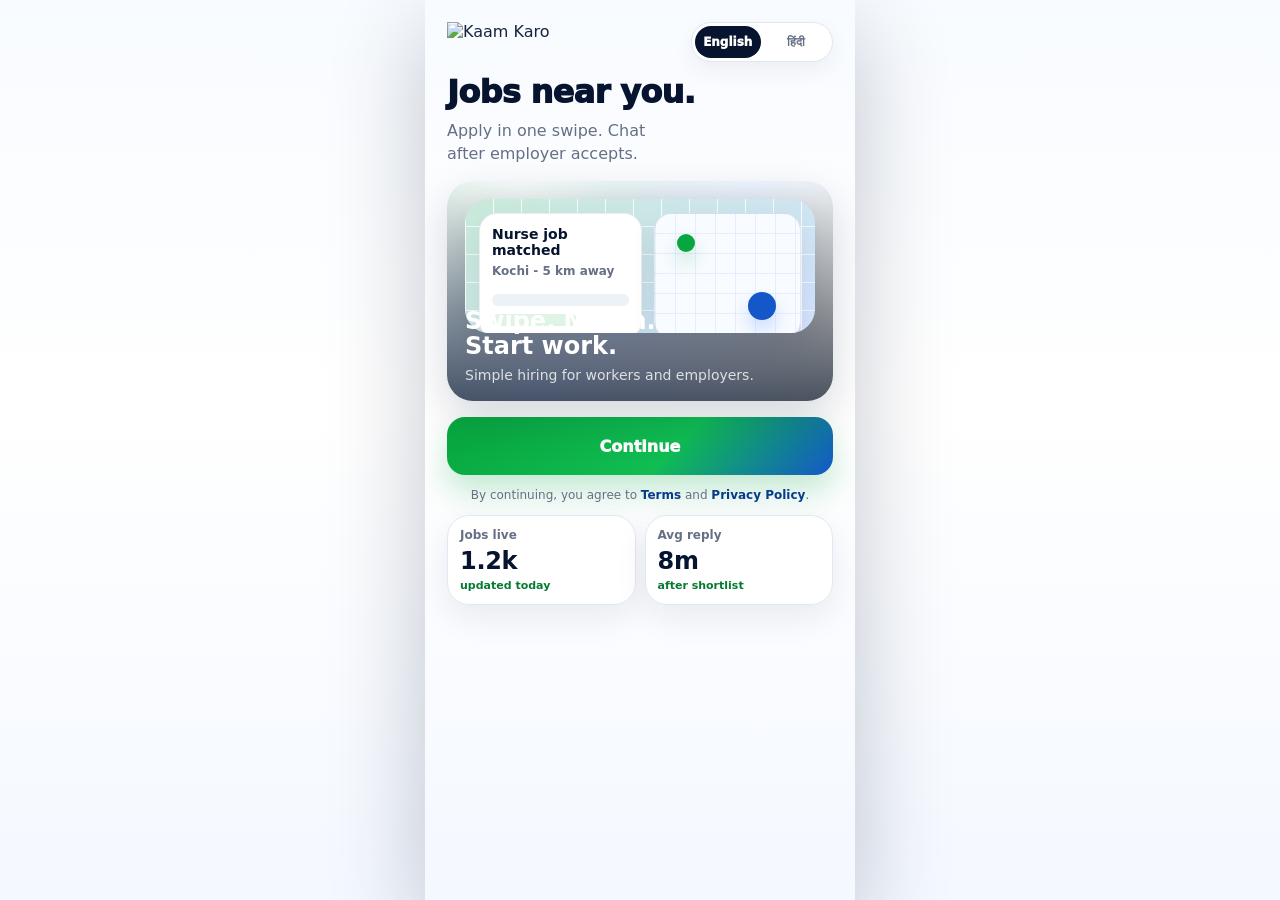
==== index.html @ a4aa3a19 "Add files via upload" ====
<!doctype html>
<html lang="en">
<head>
  <meta charset="UTF-8">
  <meta name="viewport" content="width=device-width, initial-scale=1">
  <meta name="theme-color" content="#06142f">
  <title>Kaam Karo</title>
  <link rel="stylesheet" href="css/styles.css">
</head>
<body>
  <svg aria-hidden="true" style="position:absolute;width:0;height:0;overflow:hidden">
    <symbol id="i-home" viewBox="0 0 24 24"><path d="M3 10.5 12 3l9 7.5"/><path d="M5 9.5V21h14V9.5"/><path d="M9 21v-6h6v6"/></symbol>
    <symbol id="i-search" viewBox="0 0 24 24"><circle cx="11" cy="11" r="7"/><path d="m20 20-3.5-3.5"/></symbol>
    <symbol id="i-briefcase" viewBox="0 0 24 24"><path d="M10 6V5a2 2 0 0 1 2-2h0a2 2 0 0 1 2 2v1"/><rect x="3" y="6" width="18" height="14" rx="2"/><path d="M3 12h18"/><path d="M10 12v2h4v-2"/></symbol>
    <symbol id="i-users" viewBox="0 0 24 24"><path d="M16 21v-2a4 4 0 0 0-4-4H7a4 4 0 0 0-4 4v2"/><circle cx="9.5" cy="7" r="4"/><path d="M22 21v-2a4 4 0 0 0-3-3.87"/><path d="M16 3.13a4 4 0 0 1 0 7.75"/></symbol>
    <symbol id="i-message" viewBox="0 0 24 24"><path d="M21 15a4 4 0 0 1-4 4H8l-5 3V7a4 4 0 0 1 4-4h10a4 4 0 0 1 4 4z"/></symbol>
    <symbol id="i-user" viewBox="0 0 24 24"><circle cx="12" cy="8" r="4"/><path d="M20 21a8 8 0 0 0-16 0"/></symbol>
    <symbol id="i-chart" viewBox="0 0 24 24"><path d="M3 3v18h18"/><path d="m7 15 4-4 3 3 5-7"/></symbol>
    <symbol id="i-bell" viewBox="0 0 24 24"><path d="M18 8a6 6 0 0 0-12 0c0 7-3 7-3 9h18c0-2-3-2-3-9"/><path d="M10 21h4"/></symbol>
    <symbol id="i-plus" viewBox="0 0 24 24"><path d="M12 5v14"/><path d="M5 12h14"/></symbol>
    <symbol id="i-menu" viewBox="0 0 24 24"><path d="M4 7h16"/><path d="M4 12h16"/><path d="M4 17h16"/></symbol>
    <symbol id="i-shield" viewBox="0 0 24 24"><path d="M12 22s8-4 8-10V5l-8-3-8 3v7c0 6 8 10 8 10"/><path d="m9 12 2 2 4-5"/></symbol>
    <symbol id="i-heart" viewBox="0 0 24 24"><path d="M20.8 4.6a5.5 5.5 0 0 0-7.8 0L12 5.6l-1-1a5.5 5.5 0 1 0-7.8 7.8l1 1L12 21l7.8-7.6 1-1a5.5 5.5 0 0 0 0-7.8z"/></symbol>
    <symbol id="i-x" viewBox="0 0 24 24"><path d="M18 6 6 18"/><path d="m6 6 12 12"/></symbol>
    <symbol id="i-flag" viewBox="0 0 24 24"><path d="M5 22V4"/><path d="M5 4h13l-2 5 2 5H5"/></symbol>
    <symbol id="i-back" viewBox="0 0 24 24"><path d="M15 6 9 12l6 6"/><path d="M10 12h10"/></symbol>
    <symbol id="i-phone" viewBox="0 0 24 24"><path d="M22 16.9v3a2 2 0 0 1-2.2 2 19.8 19.8 0 0 1-8.6-3.1 19.5 19.5 0 0 1-6-6A19.8 19.8 0 0 1 2.1 4.2 2 2 0 0 1 4.1 2h3a2 2 0 0 1 2 1.7c.1.9.3 1.7.6 2.5a2 2 0 0 1-.5 2.1L8 9.5a16 16 0 0 0 6.5 6.5l1.2-1.2a2 2 0 0 1 2.1-.5c.8.3 1.6.5 2.5.6a2 2 0 0 1 1.7 2z"/></symbol>
    <symbol id="i-lock" viewBox="0 0 24 24"><rect x="4" y="11" width="16" height="10" rx="2"/><path d="M8 11V7a4 4 0 0 1 8 0v4"/></symbol>
    <symbol id="i-trash" viewBox="0 0 24 24"><path d="M3 6h18"/><path d="M8 6V4h8v2"/><path d="M19 6l-1 15H6L5 6"/><path d="M10 11v6"/><path d="M14 11v6"/></symbol>
    <symbol id="i-help" viewBox="0 0 24 24"><circle cx="12" cy="12" r="10"/><path d="M9.5 9a2.5 2.5 0 0 1 4.3 1.7c0 1.7-1.8 2.2-1.8 3.3"/><path d="M12 17h.01"/></symbol>
    <symbol id="i-share" viewBox="0 0 24 24"><circle cx="18" cy="5" r="3"/><circle cx="6" cy="12" r="3"/><circle cx="18" cy="19" r="3"/><path d="m8.6 10.7 6.8-4.4"/><path d="m8.6 13.3 6.8 4.4"/></symbol>
    <symbol id="i-logout" viewBox="0 0 24 24"><path d="M10 17l5-5-5-5"/><path d="M15 12H3"/><path d="M21 3v18h-8"/></symbol>
  </svg>
  <main class="phone app">
    <header id="appHeader" class="app-header"></header>
    <div id="appScroll" class="app-scroll">
    <section id="landing" class="screen active hero">
      <div class="topbar">
        <div class="brand"><img class="brand-logo" src="assets/kaam-karo-logo.jpg" alt="Kaam Karo"></div>
        <div class="lang-switch" aria-label="Language">
          <button type="button" class="active" data-lang="en">English</button>
          <button type="button" data-lang="hi">हिंदी</button>
        </div>
      </div>
      <div class="hero-copy">
        <h1 class="title" data-i18n="heroTitle">Jobs near you.</h1>
        <p class="sub" data-i18n="heroSub">Apply in one swipe. Chat after employer accepts.</p>
      </div>
      <div class="hero-visual" aria-hidden="true">
        <div class="work-scene">
          <div class="scene-panel">
            <b id="heroJobTitle">Clerk job matched</b>
            <small id="heroJobMeta">Delhi - 2 km away</small>
            <div class="scene-list mt"><span class="scene-line"></span><span class="scene-line short"></span></div>
          </div>
          <div class="scene-panel scene-map"></div>
          <div class="scene-match"><span>Verified employer</span><span>Interested</span></div>
        </div>
        <div class="hero-card"><h2 data-i18n="heroVisual">Swipe. Match. Start work.</h2><p>Simple hiring for workers and employers.</p></div>
      </div>
      <button class="btn primary" data-go="otp" data-i18n="continue">Continue</button>
      <div class="legal-line">By continuing, you agree to <button data-legal="terms">Terms</button> and <button data-legal="privacy">Privacy Policy</button>.</div>
      <div class="metric-grid">
        <div class="metric-card"><span>Jobs live</span><b>1.2k</b><small>updated today</small></div>
        <div class="metric-card"><span>Avg reply</span><b>8m</b><small>after shortlist</small></div>
      </div>
    </section>

    <section id="otp" class="screen">
      <div class="header"><button class="icon" data-go="landing"><svg><use href="#i-back"></use></svg></button><div class="brand"><img class="brand-logo compact" src="assets/kaam-karo-logo.jpg" alt="Kaam Karo"></div></div>
      <h1 class="title" data-i18n="enter_phone">Enter your phone number</h1>
      <p class="sub">We will send a one-time password by SMS. This keeps your account safe and helps build trust for everyone on Kaam Karo.</p>
      <label class="input mt"><span class="prefix">+91</span><input id="phoneInput" inputmode="tel" maxlength="10" placeholder="0000000000"></label>
      <p class="small center mt">We'll never share your number.</p>
      <div class="safe-note"><b>Safe</b><span>No spam. No public sharing. Your number is only used for login and trusted job updates.</span></div>
      <button class="btn primary mt" data-send-otp data-i18n="send_otp">Send OTP</button>
      <div class="legal-line">By continuing, you agree to <button data-legal="terms">Terms</button> and <button data-legal="privacy">Privacy Policy</button>.</div>
    </section>

    <section id="otpCode" class="screen">
      <div class="header"><button class="icon" data-go="otp"><svg><use href="#i-back"></use></svg></button><div class="brand"><img class="brand-logo compact" src="assets/kaam-karo-logo.jpg" alt="Kaam Karo"></div></div>
      <h1 class="title">Enter OTP</h1>
      <p class="sub">We sent a 6 digit code to <b id="otpPhoneText">+91 98765 43210</b>.</p>
      <label class="input mt"><input id="otpInput" inputmode="numeric" maxlength="6" placeholder="Enter 6 digit OTP"></label>
      <button class="btn primary mt" data-verify-otp data-i18n="verify_otp">Verify & continue</button>
      <div class="btn-row mt">
        <button class="btn outline" data-change-number>Change number</button>
        <button class="btn soft" data-resend-otp>Resend code</button>
      </div>
      <p class="small center mt">If the number is wrong, change it and send OTP again.</p>
    </section>

    <section id="role" class="screen">
      <div class="header"><button class="icon" data-go="otpCode"><svg><use href="#i-back"></use></svg></button><div class="brand"><img class="brand-logo compact" src="assets/kaam-karo-logo.jpg" alt="Kaam Karo"></div><span class="tag">Choose path</span></div>
      <h1 class="title">What do you want to do?</h1>
      <p class="sub">Choose one. You can switch anytime from Menu.</p>
      <button class="choice mt selected" data-go="workerBasic"><span class="ci"><svg><use href="#i-user"></use></svg></span><span><b data-i18n="find_work">Looking for work</b><br><span class="small">Swipe jobs. Get hired faster.</span></span></button>
      <button class="choice mt" data-go="employerSetup"><span class="ci"><svg><use href="#i-briefcase"></use></svg></span><span><b data-i18n="hire_workers">Hiring workers</b><br><span class="small">Post a job. Get workers in minutes.</span></span></button>
    </section>

    <section id="workerBasic" class="screen">
      <div class="header"><button class="icon" data-go="role"><svg><use href="#i-back"></use></svg></button><div class="brand"><img class="brand-logo compact" src="assets/kaam-karo-logo.jpg" alt="Kaam Karo"></div><span class="small">1/5</span></div>
      <div class="progress"><span class="on"></span><span></span><span></span><span></span><span></span></div>
      <h1 class="title" data-i18n="basic_details">Basic details</h1>
      <p class="sub">This helps employers find you faster.</p>
      <label class="input"><input id="workerName" placeholder="Aman Lalh"></label>
      <label class="input mt"><select id="workerGender"><option value="">Gender</option><option>Male</option><option>Female</option><option>Other</option></select></label>
      <label class="input mt"><input id="workerAge" inputmode="numeric" placeholder="25"></label>
      <label class="input mt"><input id="workerCity" list="locationSuggestions" placeholder="City, district, state" data-location-input="workerBasic"></label>
      <datalist id="locationSuggestions"></datalist>
      <button class="btn primary mt" data-worker-basic>Continue</button>
    </section>

    <section id="workerWork" class="screen">
      <div class="header"><button class="icon" data-go="workerBasic"><svg><use href="#i-back"></use></svg></button><div class="brand"><img class="brand-logo compact" src="assets/kaam-karo-logo.jpg" alt="Kaam Karo"></div><span class="small">2/5</span></div>
      <div class="progress"><span class="on"></span><span class="on"></span><span></span><span></span><span></span></div>
      <h1 class="title" data-i18n="job_type">Job type</h1>
      <p class="sub">Choose up to TWO types of job you're looking for.</p>
      <div class="search mt"><svg><use href="#i-search"></use></svg><input id="workSearch" placeholder="Search job title, e.g. clerk, driver, cashier, helper..."></div>
      <button class="btn outline mt" data-add-job-type>+ Add Role</button>
      <div class="panel mt">
        <div class="review-row"><span>Selected Job Type</span><b id="jobTypeCounter">Show all on</b></div>
        <div class="toolbar selected-skills" id="selectedJobTypes"></div>
      </div>
      <button class="choice mt selected" data-any-job><span class="ci">All</span><span><b>Show All Jobs</b><br><span class="small">On by default. Selecting a role turns this off.</span></span></button>
      <div class="grid mt" id="workCategories"></div>
      <button class="btn primary mt" data-go="workerSkills">Continue</button>
    </section>

    <section id="workerSkills" class="screen">
      <div class="header"><button class="icon" data-go="workerWork"><svg><use href="#i-back"></use></svg></button><div class="brand"><img class="brand-logo compact" src="assets/kaam-karo-logo.jpg" alt="Kaam Karo"></div><span class="small">3/5</span></div>
      <div class="progress"><span class="on"></span><span class="on"></span><span class="on"></span><span></span><span></span></div>
      <h1 class="title" data-i18n="skills_experience">Skills & experience</h1>
      <p class="sub">Add 2-3 skills to get better matches.</p>
      <h3 class="mt">Suggested Skills</h3>
      <div class="toolbar" id="skillChips"></div>
      <div class="panel">
        <div class="review-row"><span>Your Skills</span><b id="skillCounter">0 skills selected</b></div>
        <div class="toolbar selected-skills" id="yourSkills"></div>
      </div>
      <h3 class="mt">Add Skill</h3>
      <label class="input mt"><input id="manualSkill" placeholder="Type your skill..."></label>
      <button class="btn outline mt" data-add-skill>+ Add Skill</button>
      <h3 class="mt">Experience</h3>
      <div class="grid">
        <button class="choice selected" data-exp="Fresher"><span class="ci">0</span>Fresher</button>
        <button class="choice" data-exp="1-2 years"><span class="ci">1</span>1-2 years</button>
        <button class="choice" data-exp="2-5 years"><span class="ci">2</span>2-5 years</button>
        <button class="choice" data-exp="5+ years"><span class="ci">5</span>5+ years</button>
      </div>
      <button class="btn primary mt" data-go="workerLocation">Continue</button>
    </section>

    <section id="workerLocation" class="screen">
      <div class="header"><button class="icon" data-go="workerSkills"><svg><use href="#i-back"></use></svg></button><div class="brand"><img class="brand-logo compact" src="assets/kaam-karo-logo.jpg" alt="Kaam Karo"></div><span class="small">4/5</span></div>
      <div class="progress"><span class="on"></span><span class="on"></span><span class="on"></span><span class="on"></span><span></span></div>
      <h1 class="title" data-i18n="availability">Availability</h1>
      <p class="sub">Clear availability helps employers select you faster.</p>
      <div class="section-label">Flexible Option</div>
      <button class="choice" data-flexible-availability><span class="ci">Flex</span><span><b>I'm open to any day and any time</b><br><span class="small">Flexible for all days and shifts.</span></span></button>
      <div class="section-label">Start Availability</div>
      <div class="grid" id="onboardStartOptions">
        <button class="choice" data-onboard-start="Immediate"><span class="ci">OK</span>Immediate</button>
        <button class="choice" data-onboard-start="On Demand"><span class="ci">Flex</span>On Demand</button>
      </div>
      <div class="section-label">Days</div>
      <button class="choice" data-onboard-all-days><span class="ci">OK</span>Select All Days</button>
      <div class="grid mt" id="onboardDays"></div>
      <div class="section-label">Shift Preference</div>
      <div class="toolbar" id="onboardShifts"><button class="chip" data-onboard-shift="Morning">Morning</button><button class="chip" data-onboard-shift="Afternoon">Afternoon</button><button class="chip" data-onboard-shift="Evening">Evening</button><button class="chip" data-onboard-shift="Anytime">Anytime</button></div>
      <button class="btn primary mt" data-go="workerTrust">Continue</button>
    </section>

    <section id="workerTrust" class="screen">
      <div class="header"><button class="icon" data-go="workerLocation"><svg><use href="#i-back"></use></svg></button><div class="brand"><img class="brand-logo compact" src="assets/kaam-karo-logo.jpg" alt="Kaam Karo"></div><span class="small">5/5</span></div>
      <div class="progress"><span class="on"></span><span class="on"></span><span class="on"></span><span class="on"></span><span class="on"></span></div>
      <h1 class="title">Build Trust and Get Hired</h1>
      <p class="sub">Increase your chances of getting hired.</p>
      <div class="panel"><span class="badge">Phone Verified</span><h3 class="mt">Verified</h3><p class="small">Your number is confirmed.</p></div>
      <div class="panel"><span class="badge blue">Photo Verification Optional</span><h3 class="mt">Add a profile photo</h3><p class="small">Profiles with photos are more likely to get noticed.</p><button class="btn outline mt" data-go="verifyId">Upload Profile Photo</button><p class="small mt" id="photoStatus">Verified accounts may appear more prominently to employers.</p></div>
      <div class="btn-row mt"><button class="btn outline" data-finish-worker>Skip for now</button><button class="btn primary" data-finish-worker>Continue</button></div>
    </section>

    <section id="verifyId" class="screen">
      <div class="header"><button class="icon" data-go="workerTrust"><svg><use href="#i-back"></use></svg></button><span class="tag">Optional</span></div>
      <h1 class="title">Profile Photo</h1>
      <p class="sub">Take a clear photo of your face, head and shoulders. This is optional and does not block onboarding.</p>
      <div class="panel"><video id="photoCamera" class="camera-preview" autoplay playsinline muted></video><input id="photoFile" type="file" accept="image/*" capture="user" style="display:none"><p class="small mt" id="photoCameraStatus">Camera opens first. If permission is blocked, you can continue without photo.</p></div>
      <button class="btn primary mt" data-upload-photo>Take Photo</button>
    </section>

    <section id="verifyProgress" class="screen success">
      <div class="success-icon"><svg><use href="#i-shield"></use></svg></div>
      <h1 class="title">Photo added</h1>
      <p class="sub center">Your profile can now show a Photo Verified badge.</p>
      <button class="btn primary mt" data-finish-worker>Continue to jobs</button>
    </section>

    <section id="jobs" class="screen">
      <div class="header"><button class="icon" data-go="menu"><svg><use href="#i-menu"></use></svg></button><div><b data-i18n="job_feed">Job Feed</b><p class="small" id="feedSub">Showing nearby options</p></div><button class="icon" data-go="notifications"><svg><use href="#i-bell"></use></svg></button></div>
      <div class="search"><svg><use href="#i-search"></use></svg><input id="jobSearch" placeholder="Search city" data-i18n-placeholder="search_city"></div>
      <button class="btn outline mt" data-add-city>Use City</button>
      <div class="toolbar mt" id="selectedCityChip"></div>
      <div class="toolbar" data-filter-group><button class="chip selected" data-filter="all" data-i18n="all">All</button><button class="chip" data-filter="near" data-i18n="near_me">Near Me</button><button class="chip" data-filter="remote" data-i18n="remote">Remote</button></div>
      <div id="feedNotice" class="panel small">Showing nearby options.</div>
      <div id="jobFeed"></div>
    </section>

    <section id="applied" class="screen success">
      <div class="success-icon">Done</div>
      <h1 class="title">Application sent</h1>
      <p class="sub center">We'll notify you when the employer views your profile.</p>
      <div class="steps"><div class="step"><b>1</b>Your application appears in the employer dashboard.</div><div class="step"><b>2</b>Employer accepts or rejects.</div><div class="step"><b>3</b>Accepted = match + chat.</div></div>
    </section>

    <section id="chat" class="screen">
      <div class="header chat-detail-header"><button class="icon" data-chat-back><svg><use href="#i-back"></use></svg></button><div class="chat-title-block"><b id="chatTitle">Chat</b><p class="small" id="chatSub">Matched conversations</p></div><button class="icon" data-report="chat"><svg><use href="#i-flag"></use></svg></button></div>
      <div class="chat-safety" id="chatSafety">Never pay money to get a job. <button data-report="chat">Report</button> suspicious messages.</div>
      <div id="chatArea" class="chat-area"></div>
      <div class="quick"><button data-quick="I am available">I am available</button><button data-quick="Please share location">Please share location</button></div>
      <div class="chat-input"><input id="chatText" placeholder="Type a message"><button id="sendChat">&gt;</button></div>
    </section>

    <section id="search" class="screen">
      <div class="header"><button class="icon" data-go="jobs"><svg><use href="#i-back"></use></svg></button><h3>Search jobs</h3><button class="icon" data-toast="Filters updated."><svg><use href="#i-search"></use></svg></button></div>
      <div class="search"><svg><use href="#i-search"></use></svg><input id="manualSearch" placeholder="Try clerk, driver, cashier, helper"></div>
      <div id="searchResults" class="list"></div>
    </section>

    <section id="applications" class="screen">
      <div class="header"><button class="icon" data-go="jobs"><svg><use href="#i-back"></use></svg></button><h3>Applications</h3><span class="tag" id="matchedTag">0 matched</span></div>
      <div id="workerApplications" class="list"></div>
    </section>

    <section id="employerSetup" class="screen">
      <div class="header"><button class="icon" data-go="role"><svg><use href="#i-back"></use></svg></button><span class="tag">Business</span></div>
      <h1 class="title">Set up your business</h1>
      <p class="sub">This helps workers trust your job posts.</p>
      <label class="input mt"><input id="businessName" placeholder="Business Name"></label>
      <label class="input mt"><input id="contactName" placeholder="Your Name, e.g. Ramesh Sharma"></label>
      <label class="input mt"><span class="prefix">+91</span><input id="businessPhone" placeholder="Auto-filled phone"></label>
      <label class="input mt"><input id="businessLocation" placeholder="City, district, state" data-location-input="businessSetup"></label>
      <label class="input mt"><select id="businessType"><option value="">Business type optional</option><option>Retail Shop</option><option>Office</option><option>Restaurant</option><option>Warehouse</option><option>Construction</option><option>Other</option></select></label>
      <label class="input mt"><input id="businessTypeOther" placeholder="If Other, type here"></label>
      <button class="btn primary mt" data-finish-employer>Continue</button>
    </section>

    <section id="employerDash" class="screen">
      <div class="header"><button class="icon" data-go="menu"><svg><use href="#i-menu"></use></svg></button><div><b>Hiring Command Center</b><p class="small">Applications, jobs and matches</p></div><button class="icon" data-go="notifications"><svg><use href="#i-bell"></use></svg></button></div>
      <div class="dash"><div class="dash-top"><div><div class="dash-eyebrow">Rick's active hiring</div><h2 class="dash-title" id="dashTitle">0 applicants waiting</h2></div><span class="dash-badge">Live</span></div><p>Accept good workers to create a match and open chat.</p><div class="dash-actions"><button class="btn primary" data-go="postJob"><svg><use href="#i-plus"></use></svg> Post job</button><button class="btn outline" data-go="employerJobDetail"><svg><use href="#i-users"></use></svg> View applicants</button></div></div>
      <div class="metric-grid"><div class="metric-card" data-dashboard-target="new"><span>Interested</span><b id="metricInterested">0</b><small>new applications</small></div><div class="metric-card" data-dashboard-target="accepted"><span>Accepted</span><b id="metricAccepted">0</b><small>matched workers</small></div><div class="metric-card" data-go="employerJobs"><span>Open Jobs</span><b id="metricJobs">1</b><small>ready to hire</small></div><div class="metric-card" data-go="employerProfile"><span>Trust</span><b>New</b><small>employer badge</small></div></div>
      <div class="list" id="dashJobs"></div>
    </section>

    <section id="employerJobDetail" class="screen">
      <div class="header"><button class="icon" data-go="employerDash"><svg><use href="#i-back"></use></svg></button><div><b id="jobDetailTitle">Clerk Job</b><p class="small">Applicants for this role</p></div><button class="icon" data-go="postJob"><svg><use href="#i-plus"></use></svg></button></div>
      <div class="panel"><span class="badge blue">Verified Employer</span><h2 id="jobDetailPay" class="mt">Rs 18,000/month</h2><p class="small" id="jobDetailMeta">Delhi - Full-time - Office</p></div>
      <h3>Applicants</h3>
      <div id="applicantList" class="list"></div>
    </section>

    <section id="workerProfileView" class="screen">
      <div class="header"><button class="icon" data-go="employerJobDetail"><svg><use href="#i-back"></use></svg></button><span class="tag" id="profileStatus">Interested</span></div>
      <div id="fullWorkerProfile"></div>
      <div class="btn-row mt" id="workerProfileActions"><button class="btn danger" data-reject-current>Reject</button><button class="btn primary" data-accept-current>Accept & Chat</button></div>
    </section>

    <section id="postJob" class="screen">
      <div class="header"><button class="icon" data-go="employerDash"><svg><use href="#i-back"></use></svg></button><span class="tag">Post Job</span></div>
      <h1 class="title">Post a job</h1>
      <p class="small">Free job stays live for 15 days. You can post 1 free job every 30 days.</p>
      <label class="input"><input id="postTitle" placeholder="Chef, Nurse, Accountant, Driver"></label>
      <div class="amount-row mt">
        <label class="input"><span class="prefix">Rs</span><input id="postPayAmount" inputmode="numeric" placeholder="12000"></label>
        <label class="input"><select id="postPayPeriod"><option>Per Month</option><option>Per Day</option><option>Per Week</option><option>Per Year</option></select></label>
      </div>
      <label class="input mt"><input id="postLocation" list="locationSuggestions" placeholder="City, district, state" data-location-input="postJob"></label>
      <label class="input mt"><select id="postType"><option>Full Time</option><option>Part Time</option><option>Contract</option><option>Temporary</option><option>Internship</option></select></label>
      <p class="desc-helper">Describe the work clearly so workers know what to expect.</p>
      <label class="input mt"><textarea id="postDesc" maxlength="700" placeholder="Describe the work, timing, responsibilities..."></textarea></label>
      <div class="desc-tools">
        <span class="small">Quick add:</span>
        <div class="toolbar">
          <button class="chip" data-desc-chip="tasks">Daily tasks and responsibilities</button>
          <button class="chip" data-desc-chip="shift">Shift timing and days</button>
          <button class="chip" data-desc-chip="experience">Experience needed</button>
          <button class="chip" data-desc-chip="location">Workplace location details</button>
          <button class="chip" data-desc-chip="tools">Any tools or uniform required</button>
        </div>
        <span id="postDescCounter" class="desc-counter">0 / 15 words minimum</span>
        <span id="postDescError" class="desc-error">Please add at least 15 words so workers understand the job clearly.</span>
      </div>
      <button class="btn primary mt" data-review-job>Continue</button>
    </section>

    <section id="jobVisibility" class="screen">
      <div class="header"><button class="icon" data-go="postJob"><svg><use href="#i-back"></use></svg></button><span class="tag">Visibility</span></div>
      <h1 class="title">Review Job Post</h1>
      <div class="panel review-card">
        <div class="review-row"><span>Job title</span><b id="reviewTitle">Clerk</b></div>
        <div class="review-row"><span>Pay</span><b id="reviewPay">Rs 18000/month</b></div>
        <div class="review-row"><span>Location</span><b id="reviewLocation">Delhi</b></div>
        <div class="review-row"><span>Job type</span><b id="reviewType">Full-time</b></div>
        <div><span class="small">Description preview</span><p class="review-desc" id="reviewDesc">Work details will appear here.</p></div>
      </div>
      <h3>Visibility choice</h3>
      <div class="visibility-plans">
        <button class="plan" data-visibility="free"><span class="plan-top"><b>Free Post</b><span class="plan-price">Rs 0</span></span><small>Normal visibility</small><small>Live for 15 days. One free post allowed every 30 days.</small></button>
        <button class="plan boost" data-visibility="boost"><span class="plan-top"><b>Boost Post</b><span class="plan-price">&#8377;199</span></span><span class="rec-badge">Recommended &#128293;</span><span class="boost-list"><span>&#10003; 3x more visibility</span><span>&#10003; Appears first in job feed</span><span>&#10003; Faster responses</span></span><span class="visibility-note">&#8377;199 per job. Live for 28 days.</span><span class="visibility-note">Most employers choose this</span></button>
      </div>
      <span id="visibilityError" class="error-note">Please select a visibility option.</span>
      <div class="panel small safety-confirm"><input id="jobRules" type="checkbox"><span>I confirm this job is genuine, lawful, non-misleading, and follows Kaam Karo's posting rules.<span class="safety-links"><button data-legal="guidelines">Job Posting Rules</button><a href="legal/acceptable-use-policy.html" target="_blank" rel="noopener">Acceptable Use Policy</a></span><span id="jobRulesError" class="error-note">Please confirm the job is genuine before publishing.</span></span></div>
      <button id="publishJobBtn" class="btn primary mt" data-post-job disabled>Publish Job</button>
    </section>

    <section id="published" class="screen success">
      <div class="success-icon">Done</div><h1 class="title" id="publishedTitle">Job is live</h1><p class="sub center" id="publishedSub">Workers can now apply. Applicants will appear in your dashboard.</p><button class="btn primary mt" data-go="employerDash">Dashboard</button>
    </section>

    <section id="applicants" class="screen">
      <div class="header"><button class="icon" data-go="employerDash"><svg><use href="#i-back"></use></svg></button><h3>Talent</h3><span class="tag" id="talentCount">0</span></div>
      <div id="allApplicants" class="list"></div>
    </section>

    <section id="employerJobs" class="screen">
      <div class="header"><button class="icon" data-go="employerDash"><svg><use href="#i-back"></use></svg></button><h3>My Jobs</h3><button class="icon" data-go="postJob"><svg><use href="#i-plus"></use></svg></button></div>
      <div id="employerJobsList" class="list"></div>
    </section>

    <section id="profile" class="screen">
      <div class="header"><button class="icon" data-menu-back="true"><svg><use href="#i-back"></use></svg></button><h3>Worker Profile</h3><span class="tag">Find Work</span></div>
      <div class="panel profile-hero"><span class="avatar" id="workerAvatar">AL</span><span class="grow"><h2 id="profileName">Aman Lalh</h2><p id="profileMeta">Delhi</p><p class="small">Available for work - Last active today</p></span></div>
      <div class="panel profile-strength"><div class="review-row"><span>Profile Strength</span><b id="profileStrengthText">0%</b></div><div class="bar"><span id="profileStrengthBar" style="width:0%"></span><em id="profileStrengthStar" class="bar-star" style="left:0%">★</em></div><div id="photoBadgeSlot" class="mt"></div></div>
      <button class="switch-cta mt" data-switch-mode="employer"><svg><use href="#i-briefcase"></use></svg> <span id="workerSwitchCta">Switch to Hiring</span></button>
      <div class="toolbar" id="profileBadges"><span class="badge">Phone Verified</span><span class="badge blue">Profile Complete</span></div>
      <div class="section-label">Work Profile</div>
      <button class="profile-card" data-edit-profile="workerLocation"><span><span>Location</span><b id="workerProfileLocationText">Based in Brisbane, available for nearby opportunities</b></span><i class="arrow">></i></button>
      <button class="profile-card" data-edit-profile="workerAge"><span><span>Age</span><b id="workerProfileAgeText">Age not added yet</b></span><i class="arrow">></i></button>
      <button class="profile-card" data-edit-profile="workerGender"><span><span>Gender</span><b id="workerProfileGenderText">Optional</b></span><i class="arrow">></i></button>
      <button class="profile-card" data-edit-profile="workerExperience"><span><span>Experience</span><b id="workerProfileExperienceText">2+ years experience in retail and customer-facing roles</b></span><i class="arrow">></i></button>
      <button class="profile-card" data-edit-profile="workerWork"><span><span>Work Preferences</span><b id="workerProfileWorkText">Open to full-time and part-time roles</b></span><i class="arrow">></i></button>
      <button class="profile-card" data-edit-profile="workerAvailability"><span><span>Availability</span><b id="workerProfileAvailabilityText">Available weekdays and weekend shifts</b></span><i class="arrow">></i></button>
      <button class="profile-card" data-edit-profile="workerPay"><span><span>Preferred Pay</span><b id="workerProfilePayText">Open to any pay</b></span><i class="arrow">></i></button>
      <button class="profile-card" data-edit-profile="workerSkills"><span><span>Skills</span><b id="workerProfileSkillsText">Cash handling, Data entry</b></span><i class="arrow">></i></button>
      <div class="section-label">Settings</div>
      <div class="settings-list">
        <button class="settings-card" data-go="accountSettings"><span><span>Account</span><b>Account Settings</b></span><i class="arrow">></i></button>
        <button class="settings-card" data-report="profile"><span><span>Support</span><b>Report a Problem</b></span><i class="arrow">></i></button>
        <button class="settings-card" data-legal="guidelines"><span><span>Safety</span><b>Community Guidelines</b></span><i class="arrow">></i></button>
        <button class="settings-card" data-logout><span><span>Session</span><b>Logout</b></span><i class="arrow">></i></button>
      </div>
    </section>

    <section id="employerProfile" class="screen">
      <div class="header"><button class="icon" data-menu-back="true"><svg><use href="#i-back"></use></svg></button><h3>Employer Profile</h3><span class="tag">Hiring</span></div>
      <div class="panel profile-hero"><span class="avatar" id="employerAvatar">RS</span><span class="grow"><h2 id="employerProfileName">Rick Retail Store</h2><p id="employerProfileMeta">Brisbane</p></span></div>
      <div class="toolbar" id="employerProfileBadges"><span class="badge blue">New Employer</span><span class="badge">Phone Verified</span></div>
      <button class="switch-cta mt" data-switch-mode="worker"><svg><use href="#i-user"></use></svg> <span id="employerSwitchCta">Switch to Job Search</span></button>
      <div class="section-label">Business Profile</div>
      <button class="profile-card" data-edit-profile="businessName"><span><span>Business Name</span><b id="employerBusinessText">Rick Retail Store</b></span><i class="arrow">></i></button>
      <button class="profile-card" data-edit-profile="contactPerson"><span><span>Contact Person</span><b id="employerContactText">Rick Sharma</b></span><i class="arrow">></i></button>
      <button class="profile-card" data-edit-profile="employerLocation"><span><span>Location</span><b id="employerLocationText">Based in Brisbane</b></span><i class="arrow">></i></button>
      <button class="profile-card" data-edit-profile="businessType"><span><span>Business Type</span><b id="employerTypeText">Retail Shop</b></span><i class="arrow">></i></button>
      <div class="metric-grid profile-metrics">
        <div class="metric-card"><span>Active Jobs</span><b id="employerOpenJobsView">1</b></div>
        <div class="metric-card"><span>Total Applicants</span><b id="employerApplicantStatsView">0</b></div>
      </div>
      <div class="section-label">Settings</div>
      <div class="settings-list">
        <button class="settings-card" data-go="accountSettings"><span><span>Account</span><b>Account Settings</b></span><i class="arrow">></i></button>
        <button class="settings-card" data-report="profile"><span><span>Support</span><b>Report a Problem</b></span><i class="arrow">></i></button>
        <button class="settings-card" data-legal="guidelines"><span><span>Safety</span><b>Community Guidelines</b></span><i class="arrow">></i></button>
        <button class="settings-card" data-logout><span><span>Session</span><b>Logout</b></span><i class="arrow">></i></button>
      </div>
    </section>

    <section id="employerPublicProfile" class="screen">
      <div class="header"><button class="icon" data-public-profile-back><svg><use href="#i-back"></use></svg></button><h3>Employer Profile</h3><button class="icon" data-report="profile"><svg><use href="#i-flag"></use></svg></button></div>
      <div id="publicEmployerProfile"></div>
    </section>

    <section id="notifications" class="screen">
      <div class="header"><button class="icon" data-menu-back="true"><svg><use href="#i-back"></use></svg></button><h3>Notifications</h3><button class="icon">OK</button></div>
      <div class="list" id="notificationList"></div>
    </section>

    <section id="menu" class="screen">
      <div class="header"><button class="icon" data-menu-back="true"><svg><use href="#i-back"></use></svg></button><span class="tag">Account</span></div>
      <div class="menu-head"><img class="brand-logo" src="assets/kaam-karo-logo.jpg" alt="Kaam Karo"><h1 id="drawerName">Welcome back</h1><p id="drawerPhone">Secure phone login</p><div class="menu-status"><span>Verified</span><span>Safe</span><span>Support</span></div></div>
      <div class="section-label">Support</div>
      <div class="list">
        <button class="menu-row" data-report="profile"><span class="ci"><svg><use href="#i-flag"></use></svg></span><span class="grow"><b>Report a Problem</b><small>Tell us about unsafe jobs, bugs or account issues</small></span></button>
        <button class="menu-row" data-legal="guidelines"><span class="ci"><svg><use href="#i-shield"></use></svg></span><span class="grow"><b>Safety & Guidelines</b><small>Rules for safe work and trusted hiring</small></span></button>
      </div>
      <div class="section-label">Session</div>
      <div class="list">
        <button class="menu-row" data-logout><span class="ci"><svg><use href="#i-x"></use></svg></span><span class="grow"><b>Logout</b><small>Go back to phone login</small></span></button>
      </div>
      <div class="menu-foot">Bottom nav is for daily work. This drawer is only for account controls, support and safety.</div>
    </section>

    <section id="accountSettings" class="screen">
      <div class="header"><button class="icon" data-menu-back="true"><svg><use href="#i-back"></use></svg></button><div><b data-i18n="settings">Account Settings</b><p class="small">Identity and role profiles</p></div><span class="tag">Global</span></div>
      <div class="section-label">Account</div>
      <button class="settings-card" data-edit-profile="accountName"><span><span>Name</span><b id="accountNameView">Aman Lalh</b></span><i class="arrow">></i></button>
      <button class="settings-card" data-edit-profile="accountLocation"><span><span>Location</span><b id="accountLocationView">Brisbane</b></span><i class="arrow">></i></button>
      <button class="settings-card" data-settings-modal="phone"><span class="settings-icon"><svg><use href="#i-phone"></use></svg></span><span class="grow"><span data-i18n="change_phone">Change Phone Number</span><b id="accountPhone">0000000000</b></span><i class="arrow">></i></button>
      <button class="settings-card" data-settings-modal="notifications"><span class="settings-icon"><svg><use href="#i-bell"></use></svg></span><span class="grow"><span data-i18n="notifications">Notifications</span><b>Job matches, chat and updates</b></span><i class="arrow">></i></button>
      <button class="settings-card" data-settings-modal="privacy"><span class="settings-icon"><svg><use href="#i-lock"></use></svg></span><span class="grow"><span data-i18n="privacy">Privacy</span><b>Location, selfie and profile visibility</b></span><i class="arrow">></i></button>
      <button class="settings-card" data-settings-modal="faq"><span class="settings-icon"><svg><use href="#i-help"></use></svg></span><span class="grow"><span data-i18n="help">Help & FAQ</span><b>Common questions</b></span><i class="arrow">></i></button>
      <button class="settings-card" data-settings-modal="refer"><span class="settings-icon"><svg><use href="#i-share"></use></svg></span><span class="grow"><span data-i18n="refer">Refer & Earn</span><b>Share Kaam Karo</b></span><i class="arrow">></i></button>
      <button class="settings-card" data-logout><span class="settings-icon"><svg><use href="#i-logout"></use></svg></span><span class="grow"><span>Session</span><b data-i18n="logout">Logout</b></span><i class="arrow">></i></button>
      <div class="section-label">Profiles</div>
      <div class="settings-list">
        <button class="settings-card" data-account-profile="worker"><span><span>Worker Profile</span><b id="workerAccountStatus">Not set up</b></span><i class="arrow">></i></button>
        <button class="settings-card" data-account-profile="employer"><span><span>Employer Profile</span><b id="employerAccountStatus">Not set up</b></span><i class="arrow">></i></button>
      </div>
      <p class="small center">Using as: <span id="accountModeLine">Worker</span></p>
      <div class="section-label">Danger</div>
      <div class="panel danger-zone">
        <span class="section-label">DANGER ZONE</span>
        <h3 class="danger-title"><span class="settings-icon danger"><svg><use href="#i-trash"></use></svg></span><span data-i18n="delete_account">Delete Account</span></h3>
        <p class="small">This will permanently delete your account, jobs, applications, and chats.</p>
        <label><span class="small"><b>Why are you deleting your account? (optional)</b></span><select id="deleteReason"><option value="">Select reason</option><option>Found a job elsewhere</option><option>Not enough jobs in my area</option><option>Too many notifications</option><option>Other</option></select></label>
        <label><span class="small"><b>Confirm your mobile number</b><br>Enter the same 10-digit number used for this account.</span><input id="deleteConfirmPhone" inputmode="numeric" maxlength="10" placeholder="0000000000"></label>
        <span id="deletePhoneError" class="danger-helper"></span>
        <button id="deleteAccountBtn" class="btn danger mt" data-delete-account disabled>Permanently Delete Account</button>
      </div>
    </section>

    <section id="profileEdit" class="screen">
      <div class="header profile-edit-header"><button class="icon" data-menu-back="true"><svg><use href="#i-back"></use></svg></button><div><b id="profileEditTitle">Edit profile</b><p class="small" id="profileEditHint">Keep this clear and professional.</p></div><button id="profileEditSaveTop" class="top-save" data-save-profile-edit disabled>Save</button></div>
      <div id="profileEditBody" class="edit-stack"></div>
    </section>

    <section id="adminModeration" class="screen">
      <div class="header"><button class="icon" data-menu-back="true"><svg><use href="#i-back"></use></svg></button><div><b>Admin Review</b><p class="small">Pending jobs sorted by risk score</p></div><span class="tag" id="adminPendingCount">0</span></div>
      <div id="adminQueue" class="list"></div>
      <h3>Audit logs</h3>
      <div id="auditLogs" class="list"></div>
    </section>

    <section id="legal" class="screen">
      <div class="header"><button class="icon" data-menu-back="true"><svg><use href="#i-back"></use></svg></button><span class="tag">Legal</span></div>
      <h1 class="title" id="legalTitle">Terms & Conditions</h1>
      <div class="panel small" id="legalBody"></div>
    </section>

    <section id="report" class="screen">
      <div class="header"><button class="icon" data-menu-back="true"><svg><use href="#i-back"></use></svg></button><span class="tag">Safety</span></div>
      <h1 class="title">Report a problem</h1>
      <p class="sub">Tell us what happened. Reports help keep Kaam Karo safe.</p>
      <div class="list">
        <button class="list-row" data-report-reason="Fake job"><span class="tiny"><svg><use href="#i-flag"></use></svg></span><span class="grow">Fake job</span></button>
        <button class="list-row" data-report-reason="Asking for money"><span class="tiny"><svg><use href="#i-flag"></use></svg></span><span class="grow">Asking for money</span></button>
        <button class="list-row" data-report-reason="Wrong salary"><span class="tiny"><svg><use href="#i-flag"></use></svg></span><span class="grow">Wrong salary</span></button>
        <button class="list-row" data-report-reason="Unsafe work"><span class="tiny"><svg><use href="#i-flag"></use></svg></span><span class="grow">Unsafe work</span></button>
        <button class="list-row" data-report-reason="Sexual content"><span class="tiny"><svg><use href="#i-flag"></use></svg></span><span class="grow">Sexual content</span></button>
        <button class="list-row" data-report-reason="Adult service"><span class="tiny"><svg><use href="#i-flag"></use></svg></span><span class="grow">Adult service</span></button>
        <button class="list-row" data-report-reason="Drugs"><span class="tiny"><svg><use href="#i-flag"></use></svg></span><span class="grow">Drugs</span></button>
        <button class="list-row" data-report-reason="Weapons"><span class="tiny"><svg><use href="#i-flag"></use></svg></span><span class="grow">Weapons</span></button>
        <button class="list-row" data-report-reason="Harassment"><span class="tiny"><svg><use href="#i-flag"></use></svg></span><span class="grow">Harassment</span></button>
        <button class="list-row" data-report-reason="Abusive language"><span class="tiny"><svg><use href="#i-flag"></use></svg></span><span class="grow">Abusive language</span></button>
        <button class="list-row" data-report-reason="Illegal work"><span class="tiny"><svg><use href="#i-flag"></use></svg></span><span class="grow">Illegal work</span></button>
        <button class="list-row" data-report-reason="Other"><span class="tiny"><svg><use href="#i-flag"></use></svg></span><span class="grow">Other</span></button>
      </div>
    </section>
    </div>
    <nav id="bottomNav" class="nav bottom-nav"></nav>
  </main>
  <div id="toast" class="toast" role="status" aria-live="polite"></div>
  <div id="undoBar" class="undo-bar"><span id="undoText">Skipped job</span><button data-undo-swipe>Undo</button></div>
  <div id="appModal" class="modal-backdrop" role="dialog" aria-modal="true">
    <div class="modal-card">
      <div class="review-row"><h3 id="modalTitle">Details</h3><button class="icon" data-close-modal>x</button></div>
      <div id="modalBody" class="mt"></div>
    </div>
  </div>

  <script src="https://cdn.jsdelivr.net/npm/@supabase/supabase-js@2"></script>
  <script src="js/supabase.config.js"></script>
  <script src="js/supabase.js"></script>
  <script src="js/auth.js"></script>
  <script src="js/profile.js"></script>
  <script src="js/employer.js"></script>
  <script src="js/location-autocomplete.js"></script>
  <script src="js/jobs.js"></script>
  <script src="js/applications.js"></script>
  <script src="js/swipe-limits.js"></script>
  <script src="js/chat.js"></script>
  <script src="js/payments.js"></script>
  <script src="js/main.js"></script>
</body>
</html>
---- css/styles.css ----
:root {
  --ink: #06142f;
  --text: #17243d;
  --muted: #667085;
  --line: #e2e8f0;
  --bg: #f4f8ff;
  --card: #ffffff;
  --green: #08a63f;
  --green-dark: #057a31;
  --blue: #1457c8;
  --blue-dark: #083a8c;
  --amber: #f59e0b;
  --red: #e5484d;
  --shadow: 0 16px 42px rgba(6, 20, 47, .12);
  --motion-fast: 120ms cubic-bezier(.2,.8,.2,1);
  --motion-smooth: 180ms cubic-bezier(.2,.8,.2,1);
  --motion-page: 220ms cubic-bezier(.2,.8,.2,1);
  --app-bg: linear-gradient(180deg, #f8fbff 0%, #ffffff 45%, #f4f8ff 100%);
  font-family: Inter, system-ui, -apple-system, BlinkMacSystemFont, "Segoe UI", "Noto Sans Devanagari", Arial, sans-serif;
}

* { box-sizing: border-box; }
html { width: 100%; height: 100%; background: #f8fbff; overflow: hidden; overflow-x: hidden; }
body {
  margin: 0;
  width: 100%;
  height: 100%;
  color: var(--text);
  overflow: hidden;
  overflow-x: hidden;
  background: var(--app-bg);
  display: block;
}
button, input, textarea, select { font: inherit; }
button { cursor: pointer; -webkit-tap-highlight-color: transparent; }
html, body, .phone, .app, .screen, .screen-body {
  max-width: 100vw;
}
body, button, input, textarea, select {
  overflow-wrap: break-word;
}
img, svg, video, canvas {
  max-width: 100%;
}

.phone {
  width: min(430px, 100vw);
  max-width: 430px;
  min-width: 0;
  height: 100vh;
  height: 100dvh;
  margin: 0 auto;
  margin-left: auto;
  margin-right: auto;
  left: auto;
  right: auto;
  position: relative;
  overflow: hidden;
  overflow-x: hidden;
  background: var(--app-bg);
  box-shadow: 0 30px 90px rgba(6, 20, 47, .24);
}
.app {
  width: min(430px, 100vw);
  max-width: 430px;
  min-width: 0;
  height: 100vh;
  height: 100dvh;
  margin: 0 auto;
  margin-left: auto;
  margin-right: auto;
  left: auto;
  right: auto;
  position: relative;
  overflow: hidden;
  overflow-x: hidden;
  background: var(--app-bg);
}
.phone::before {
  content: "";
  position: absolute;
  top: 0;
  left: 0;
  right: 0;
  height: env(safe-area-inset-top);
  background: inherit;
  z-index: 1;
  pointer-events: none;
}
.app-header {
  position: absolute;
  top: 0;
  left: 0;
  right: 0;
  min-height: 72px;
  z-index: 50;
  background: rgba(248, 251, 255, 0.96);
  border-bottom: 1px solid rgba(226,232,240,.72);
  backdrop-filter: blur(12px);
  padding: calc(8px + env(safe-area-inset-top)) 22px 7px;
  display: flex;
  align-items: flex-end;
}
.app-header:empty { display: none; }
.app-header .header {
  width: 100%;
  margin: 0;
}
.app-header .profile-edit-header > div {
  min-width: 0;
  flex: 1;
  text-align: center;
}
.app-header .profile-edit-header > div b,
.app-header .profile-edit-header > div p {
  display: block;
  overflow: hidden;
  text-overflow: ellipsis;
  white-space: nowrap;
}
.app-header .profile-edit-header .top-save {
  margin-right: 0;
  min-width: 48px;
  text-align: right;
  flex: none;
}
.app-scroll {
  position: absolute;
  top: 0;
  left: 0;
  right: 0;
  bottom: 0;
  overflow: hidden;
  padding: 0;
}
.app.has-header .app-scroll { top: 72px; }
.app.has-bottom-nav .app-scroll { bottom: calc(74px + env(safe-area-inset-bottom)); }
.app-scroll::-webkit-scrollbar { display: none; }
.screen {
  position: absolute;
  inset: 0;
  width: 100%;
  height: 100%;
  min-height: 0;
  padding: 0;
  overflow: hidden;
  overflow-x: hidden;
  background: var(--app-bg);
  opacity: 0;
  pointer-events: none;
  transform: translateX(100%);
  transition: transform .28s cubic-bezier(.2,.85,.2,1), opacity .18s ease;
}
.screen::-webkit-scrollbar { display: none; }
.screen.active { opacity: 1; pointer-events: auto; transform: translateX(0); transition: opacity var(--motion-page), transform var(--motion-page); }
.screen.was-left { transform: translateX(-100%); }
.screen.was-right { transform: translateX(100%); }
.screen-body {
  position: absolute;
  top: 0;
  left: 0;
  right: 0;
  bottom: 0;
  height: auto;
  overflow-y: auto;
  overflow-x: hidden;
  width: 100%;
  padding: 22px 22px calc(110px + env(safe-area-inset-bottom));
  -webkit-overflow-scrolling: touch;
  touch-action: pan-y;
  overscroll-behavior: contain;
  scrollbar-width: none;
}
.screen-body::-webkit-scrollbar { display: none; }
.screen.has-header .screen-body {
  top: 0;
  padding-top: 0;
}
.screen.has-nav .screen-body {
  bottom: 0;
  padding-bottom: 28px;
}

.topbar, .header {
  display: flex;
  align-items: center;
  justify-content: space-between;
  gap: 12px;
  margin-bottom: 14px;
}
.app-header .chat-detail-header {
  display: grid;
  grid-template-columns: 44px minmax(0, 1fr) 44px;
  align-items: center;
  gap: 12px;
}
.app-header .chat-title-block {
  min-width: 0;
  text-align: center;
}
.app-header .chat-title-block b,
.app-header .chat-title-block p {
  display: block;
  overflow: hidden;
  text-overflow: ellipsis;
  white-space: nowrap;
  text-align: center;
}
.app-header .chat-detail-header .icon {
  width: 44px;
  height: 44px;
  padding: 0;
}
.screen > .header { display: none; }
.app-header .brand-logo.compact { width: clamp(88px, 28vw, 116px); }
.app-header .small { white-space: nowrap; font-weight: 900; }
.camera-preview {
  width: 100%;
  min-height: 260px;
  border-radius: 22px;
  background: #06142f;
  object-fit: cover;
  overflow: hidden;
}
.disabled-section {
  opacity: .46;
  pointer-events: auto;
  filter: grayscale(.15);
}
.autocomplete-list { display: grid; gap: 8px; margin-top: 8px; }
.avatar img { width: 100%; height: 100%; border-radius: inherit; object-fit: cover; display: block; }
.star-active, .rating-star { color: #f59e0b; }
.topbar { align-items: flex-start; }
.brand { display: flex; align-items: center; min-width: 0; }
.brand-logo { width: clamp(132px, 42vw, 174px); height: auto; display: block; object-fit: contain; }
.brand-logo.compact { width: clamp(112px, 34vw, 134px); }
.hero .brand-logo { width: clamp(152px, 48vw, 190px); }

.icon {
  width: 44px;
  height: 44px;
  border: 1px solid var(--line);
  border-radius: 16px;
  background: #fff;
  color: var(--ink);
  display: grid;
  place-items: center;
  font-weight: 950;
  box-shadow: 0 8px 20px rgba(6, 20, 47, .055);
  flex: none;
}
svg { width: 18px; height: 18px; stroke: currentColor; stroke-width: 2.25; fill: none; stroke-linecap: round; stroke-linejoin: round; }
.app-header b { font-size: 21px; line-height: 1.08; font-weight: 900; color: var(--ink); }
.app-header .small { font-size: 13px; line-height: 1.18; }
.grow { flex: 1; }
h1, h2, h3, p { margin-top: 0; }
.title {
  color: var(--ink);
  font-size: 32px;
  line-height: 1.04;
  letter-spacing: -.7px;
  font-weight: 950;
  margin-bottom: 10px;
}
.sub { color: var(--muted); font-size: 16px; line-height: 1.44; margin-bottom: 0; }
.small { color: var(--muted); font-size: 13px; line-height: 1.38; }
.center { text-align: center; }
.mt { margin-top: 16px; }
.mb { margin-bottom: 16px; }
.green { color: var(--green); }

.lang-switch {
  width: 142px;
  min-height: 40px;
  padding: 3px;
  border: 1px solid var(--line);
  border-radius: 999px;
  background: #fff;
  display: grid;
  grid-template-columns: 1fr 1fr;
  gap: 3px;
  box-shadow: 0 8px 22px rgba(6, 20, 47, .06);
  flex: none;
}
.lang-switch button { border: 0; border-radius: 999px; background: transparent; color: var(--muted); font-size: 12px; font-weight: 950; }
.lang-switch button.active { background: var(--ink); color: #fff; }

.hero { padding-top: 16px; display: flex; flex-direction: column; }
.hero-copy { margin-top: 6px; }
.hero-visual {
  height: 220px;
  margin: 16px 0 16px;
  border-radius: 26px;
  padding: 18px;
  overflow: hidden;
  position: relative;
  background:
    linear-gradient(180deg, rgba(6, 20, 47, .02), rgba(6, 20, 47, .72)),
    radial-gradient(circle at 18% 18%, rgba(255,255,255,.85), rgba(255,255,255,0) 28%),
    linear-gradient(135deg, #e6f7eb, #edf4ff 52%, #fff6df);
  box-shadow: 0 18px 44px rgba(6, 20, 47, .16);
}
.hero-card {
  position: absolute;
  left: 18px;
  right: 18px;
  bottom: 18px;
  color: #fff;
}
.hero-card h2 { color: #fff; margin: 0 0 7px; font-size: 24px; line-height: 1.08; }
.hero-card p { color: rgba(255,255,255,.8); margin: 0; font-size: 14px; }
html[lang="hi"] .hero-card h2 {
  font-size: clamp(19px, 5.2vw, 22px);
  line-height: 1.14;
  max-width: 94%;
}
html[lang="hi"] .hero-visual {
  height: 240px;
}
html[lang="hi"] .work-scene {
  height: 118px;
}
html[lang="hi"] .scene-panel {
  padding: 11px;
}
.float-mini {
  position: absolute;
  top: 20px;
  left: 18px;
  right: 18px;
  display: grid;
  grid-template-columns: 1fr 1fr;
  gap: 10px;
}
.float-mini span {
  min-height: 68px;
  border-radius: 18px;
  padding: 11px;
  background: rgba(255,255,255,.93);
  box-shadow: 0 14px 30px rgba(6, 20, 47, .12);
  color: var(--ink);
  font-size: 13px;
  font-weight: 900;
}
.float-mini small { display: block; color: var(--muted); margin-top: 4px; font-weight: 800; }
.work-scene {
  position: absolute;
  left: 18px;
  right: 18px;
  top: 18px;
  height: 134px;
  border-radius: 24px;
  background:
    linear-gradient(90deg, rgba(255,255,255,.82) 1px, transparent 1px),
    linear-gradient(0deg, rgba(255,255,255,.72) 1px, transparent 1px),
    linear-gradient(145deg, rgba(8,166,63,.2), rgba(11,95,255,.16)),
    #f8fbff;
  background-size: 28px 28px, 28px 28px, auto, auto;
  box-shadow: 0 14px 30px rgba(6, 20, 47, .12);
  overflow: hidden;
  padding: 14px;
  display: grid;
  grid-template-columns: 1.05fr .95fr;
  gap: 12px;
}
.scene-panel {
  border: 1px solid rgba(6, 20, 47, .08);
  border-radius: 18px;
  padding: 12px;
  background: #fff;
  color: var(--ink);
  box-shadow: 0 12px 28px rgba(6, 20, 47, .08);
  min-width: 0;
}
.scene-panel b { display: block; font-size: 14px; line-height: 1.15; overflow-wrap: anywhere; }
.scene-panel small { display: block; color: var(--muted); margin-top: 5px; font-size: 12px; font-weight: 800; }
.scene-list { display: grid; gap: 8px; }
.scene-line { height: 12px; border-radius: 999px; background: #edf2f7; }
.scene-line.short { width: 62%; background: #dff4e7; }
.scene-map {
  min-height: 78px;
  background:
    linear-gradient(90deg, rgba(11,95,255,.08) 1px, transparent 1px),
    linear-gradient(0deg, rgba(11,95,255,.08) 1px, transparent 1px),
    #f8fbff;
  background-size: 20px 20px;
  position: relative;
}
.scene-map:before, .scene-map:after {
  content: "";
  position: absolute;
  border-radius: 999px;
}
.scene-map:before {
  width: 18px;
  height: 18px;
  left: 22px;
  top: 20px;
  background: var(--green);
  box-shadow: 0 10px 18px rgba(8, 166, 63, .22);
}
.scene-map:after {
  width: 28px;
  height: 28px;
  right: 24px;
  bottom: 18px;
  background: var(--blue);
  box-shadow: 0 10px 18px rgba(11,95,255,.2);
}
.scene-match {
  grid-column: 1 / -1;
  display: flex;
  align-items: center;
  justify-content: space-between;
  min-height: 34px;
  padding: 8px 10px;
  border-radius: 14px;
  background: #eaf8ef;
  color: var(--green-dark);
  font-size: 12px;
  font-weight: 950;
}
.scene-match span:last-child { color: var(--blue-dark); }

.btn {
  width: 100%;
  min-height: 58px;
  border: 0;
  border-radius: 18px;
  display: inline-flex;
  align-items: center;
  justify-content: center;
  gap: 8px;
  font-weight: 950;
  transition: transform .14s ease, box-shadow .14s ease, opacity .14s ease;
  text-align: center;
}
.btn:active { transform: scale(.975); transition-duration: var(--motion-fast); }
.btn:disabled { opacity: .56; cursor: not-allowed; box-shadow: none; transform: none; }
.primary { color: #fff; background: linear-gradient(135deg, var(--green), #10bd52 58%, var(--blue)); box-shadow: 0 16px 32px rgba(8, 166, 63, .24); }
.outline { color: var(--green-dark); background: #fff; border: 1.5px solid rgba(8, 166, 63, .32); }
.danger { color: var(--red); background: #fff1f2; border: 1px solid rgba(229,72,77,.16); }
.soft { color: var(--blue-dark); background: #eef4ff; }
.btn-row { display: grid; grid-template-columns: 1fr 1fr; gap: 10px; }
.amount-row { display: grid; grid-template-columns: 1fr 132px; gap: 10px; }
.range-grid { display: grid; grid-template-columns: repeat(2, minmax(0, 1fr)); gap: 10px; margin-top: 10px; }

.legal-line { margin-top: 12px; color: var(--muted); font-size: 12px; line-height: 1.4; text-align: center; }
.legal-line button { border: 0; background: transparent; color: var(--blue-dark); font-weight: 900; padding: 0; }

.panel, .choice, .job-card, .list-row, .metric-card, .menu-row, .plan {
  background: rgba(255,255,255,.96);
  border: 1px solid var(--line);
  border-radius: 22px;
  box-shadow: 0 12px 32px rgba(6, 20, 47, .08);
  transition: transform .14s ease, box-shadow .14s ease, border-color .14s ease, background .14s ease;
}
.choice:active, .list-row:active, .menu-row:active, .plan:active { transform: scale(.985); transition-duration: var(--motion-fast); }
.panel { padding: 16px; margin: 14px 0; }
.profile-hero { display: flex; align-items: center; gap: 14px; padding: 17px; }
.avatar {
  width: 58px;
  height: 58px;
  border-radius: 20px;
  display: grid;
  place-items: center;
  background: linear-gradient(135deg, #eaf8ef, #eef4ff);
  color: var(--green-dark);
  font-weight: 950;
  font-size: 20px;
  border: 1px solid rgba(8,166,63,.16);
  flex: none;
}
.profile-hero h2 { margin: 0 0 4px; font-size: 23px; line-height: 1.05; color: var(--ink); }
.profile-hero p { margin: 0; color: var(--muted); font-size: 13px; font-weight: 850; }
.profile-card, .settings-card {
  width: 100%;
  display: flex;
  align-items: center;
  justify-content: space-between;
  gap: 14px;
  padding: 16px 18px;
  margin: 14px 0;
  text-align: left;
  color: var(--ink);
  background: #fff;
  border: 1px solid #e2e8f0;
  border-radius: 22px;
  box-shadow: 0 12px 32px rgba(6,20,47,.08);
  transition: transform .14s ease, box-shadow .14s ease, border-color .14s ease;
}
.profile-card:active, .settings-card:active, .switch-cta:active { transform: scale(.985); transition-duration: var(--motion-fast); }
.profile-card span, .settings-card span { display: block; color: var(--muted); font-size: 12px; font-weight: 950; letter-spacing: .03em; text-transform: uppercase; margin-bottom: 5px; }
.profile-card b, .settings-card b { display: block; color: var(--ink); font-size: 15px; line-height: 1.35; font-weight: 900; }
.profile-card .arrow, .settings-card .arrow { color: var(--muted); font-size: 22px; font-weight: 900; flex: none; }
.switch-cta {
  width: 100%;
  min-height: 56px;
  border: 1px solid #d8e4f2;
  border-radius: 20px;
  background: #f6faff;
  color: var(--blue-dark);
  display: flex;
  align-items: center;
  justify-content: center;
  gap: 9px;
  font-weight: 950;
  box-shadow: 0 10px 24px rgba(6,20,47,.06);
}
.settings-list { display: grid; gap: 12px; margin-top: 8px; }
.settings-card { margin: 0; min-height: 62px; }
.settings-icon {
  width: 18px;
  height: 18px;
  flex: none;
  color: var(--muted);
  margin-right: -2px;
}
.settings-icon svg {
  width: 18px;
  height: 18px;
  display: block;
  stroke: currentColor;
  fill: none;
  stroke-width: 2.2;
  stroke-linecap: round;
  stroke-linejoin: round;
}
.settings-icon.danger { color: var(--red); background: transparent; border: 0; }
.top-save {
  border: 0;
  background: transparent;
  color: var(--green-dark);
  font-weight: 950;
  font-size: 14px;
  padding: 8px;
}
.top-save:disabled { color: var(--muted); opacity: .5; }
.edit-stack { display: grid; gap: 14px; }
.profile-edit-actions {
  display: grid;
  grid-template-columns: 1fr 1.35fr;
  gap: 10px;
  margin-top: 2px;
}
.profile-edit-actions .btn {
  min-height: 52px;
}
.edit-card {
  padding: 16px;
  border-radius: 22px;
  background: #fff;
  border: 1px solid #e2e8f0;
  box-shadow: 0 12px 32px rgba(6,20,47,.08);
}
.option-row {
  width: 100%;
  min-height: 54px;
  display: flex;
  align-items: center;
  gap: 12px;
  padding: 12px 14px;
  border-radius: 18px;
  border: 1px solid #e2e8f0;
  background: #fff;
  color: var(--ink);
  text-align: left;
  font-weight: 900;
  transition: transform .14s ease, background .14s ease, border-color .14s ease;
}
.option-row:active { transform: scale(.97); }
.option-row.selected { background: #f0faf4; border-color: rgba(8,166,63,.48); color: var(--green-dark); }
.option-dot {
  width: 22px;
  height: 22px;
  border-radius: 999px;
  border: 2px solid #cbd5e1;
  display: grid;
  place-items: center;
  color: #fff;
  flex: none;
  font-size: 12px;
  font-weight: 950;
}
.option-row.selected .option-dot { border-color: var(--green); background: var(--green); }
.edit-chip-row { display: flex; gap: 9px; flex-wrap: wrap; margin-top: 10px; }
.edit-chip {
  border: 1px solid #e2e8f0;
  border-radius: 999px;
  background: #fff;
  min-height: 40px;
  padding: 0 13px;
  color: var(--ink);
  font-weight: 900;
  transition: transform .14s ease, background .14s ease, border-color .14s ease;
}
.edit-chip:active { transform: scale(.97); }
.edit-chip.selected { background: #f0faf4; border-color: rgba(8,166,63,.48); color: var(--green-dark); }
.skill-remove { padding-right: 10px; }
.skill-remove span { color: var(--red); margin-left: 6px; }
.input, .search {
  min-height: 58px;
  border: 1px solid var(--line);
  border-radius: 20px;
  background: #fff;
  display: flex;
  align-items: center;
  gap: 10px;
  padding: 0 14px;
  box-shadow: 0 8px 22px rgba(6, 20, 47, .05);
}
.input input, .input textarea, .input select, .search input {
  width: 100%;
  border: 0;
  outline: 0;
  background: transparent;
  color: var(--ink);
  min-height: 54px;
  font-size: 16px;
}
.input textarea { min-height: 104px; padding-top: 14px; resize: vertical; }
.prefix { width: 58px; align-self: stretch; border-right: 1px solid var(--line); display: grid; place-items: center; font-weight: 950; color: var(--ink); flex: none; }
.input:focus-within, .search:focus-within { border-color: rgba(8, 166, 63, .62); box-shadow: 0 0 0 4px rgba(8, 166, 63, .11), 0 8px 22px rgba(6, 20, 47, .05); }
.location-autocomplete {
  display: none;
  width: 100%;
  margin-top: 8px;
  border: 1px solid var(--line);
  border-radius: 18px;
  background: #fff;
  box-shadow: 0 12px 28px rgba(6, 20, 47, .1);
  overflow: hidden;
}
.location-autocomplete.show { display: grid; }
.location-autocomplete button {
  width: 100%;
  border: 0;
  background: #fff;
  color: var(--ink);
  text-align: left;
  padding: 12px 14px;
  display: grid;
  gap: 3px;
}
.location-autocomplete button + button { border-top: 1px solid var(--line); }
.location-autocomplete button:active { background: #f8fafc; }
.location-autocomplete b { font-size: 14px; line-height: 1.25; }
.location-autocomplete small,
.location-empty {
  color: var(--muted);
  font-size: 12px;
  line-height: 1.35;
}
.location-empty { padding: 12px 14px; }
.safe-note {
  display: flex;
  align-items: flex-start;
  gap: 10px;
  margin-top: 12px;
  padding: 12px 14px;
  border-radius: 18px;
  background: #f4fbf7;
  border: 1px solid rgba(8, 166, 63, .16);
  color: var(--green-dark);
  font-size: 13px;
  line-height: 1.35;
  font-weight: 850;
}
.safe-note b { width: 36px; height: 36px; border-radius: 50%; display: flex; align-items: center; justify-content: center; color: #fff; background: var(--green); flex: none; font-size: 11px; font-weight: 950; line-height: 1; overflow: hidden; }
.applicant-actions { display: flex; gap: 12px; align-items: center; flex: none; }
.applicant-actions .reject-btn, .applicant-actions .accept-btn { height: 50px; border-radius: 18px; font-size: 14px; font-weight: 950; }
.applicant-actions .reject-btn { min-width: 54px; border: 1px solid var(--line); background: #fff; color: var(--ink); }
.applicant-actions .accept-btn { min-width: 96px; border: 0; background: var(--green); color: #fff; }
.list-row.accepted-applicant-card {
  display: grid;
  gap: 12px;
  align-items: stretch;
}
.accepted-applicant-top {
  display: flex;
  align-items: center;
  justify-content: space-between;
  gap: 10px;
  min-width: 0;
}
.accepted-applicant-top b {
  min-width: 0;
  overflow-wrap: break-word;
}
.accepted-applicant-meta {
  display: grid;
  gap: 4px;
  color: var(--muted);
  font-size: 13px;
  line-height: 1.38;
  min-width: 0;
}
.accepted-applicant-meta span {
  min-width: 0;
  overflow-wrap: break-word;
}
.accepted-applicant-actions {
  display: flex;
  flex-wrap: wrap;
  gap: 10px;
  min-width: 0;
}
.accepted-applicant-actions .reject-btn,
.accepted-applicant-actions .accept-btn {
  height: 48px;
  min-width: 0;
  flex: 1 1 92px;
  border-radius: 17px;
  font-size: 13px;
  font-weight: 950;
  white-space: nowrap;
}
.accepted-applicant-actions .reject-btn {
  border: 1px solid var(--line);
  background: #fff;
  color: var(--ink);
}
.accepted-applicant-actions .accept-btn {
  border: 0;
  background: var(--green);
  color: #fff;
}

.progress { display: flex; gap: 7px; margin: 2px 0 22px; }
.progress span { height: 5px; flex: 1; border-radius: 999px; background: #dce6f2; }
.progress .on { background: linear-gradient(90deg, var(--green), var(--blue)); }

.grid { display: grid; grid-template-columns: repeat(2, minmax(0, 1fr)); gap: 12px; }
.choice {
  min-height: 78px;
  padding: 13px;
  border: 1px solid var(--line);
  display: flex;
  gap: 11px;
  align-items: center;
  color: var(--ink);
  font-weight: 900;
  text-align: left;
  overflow-wrap: anywhere;
}
.choice.selected { background: #eaf8ef; border-color: rgba(8, 166, 63, .45); box-shadow: 0 0 0 4px rgba(8, 166, 63, .08); }
.plan { width: 100%; padding: 14px; display: grid; gap: 8px; text-align: left; color: var(--ink); }
.plan.selected { border-color: rgba(8, 166, 63, .5); background: #f2fbf5; box-shadow: 0 0 0 4px rgba(8, 166, 63, .08); }
.plan-top { display: flex; justify-content: space-between; gap: 10px; align-items: center; }
.plan-price { font-size: 20px; font-weight: 950; color: var(--green-dark); white-space: nowrap; }
.plan small { color: var(--muted); font-weight: 800; line-height: 1.35; }
.visibility-plans { display: grid; grid-template-columns: 1fr; gap: 12px; }
.visibility-plans .plan {
  min-height: 0;
  padding: 18px;
  border-radius: 24px;
  align-items: start;
  white-space: normal;
  overflow: hidden;
  background: #fff;
  border-color: #e2e8f0;
  box-shadow: 0 10px 24px rgba(6,20,47,.06);
  transform: scale(1);
  transition: transform .14s ease, box-shadow .14s ease, border-color .14s ease, background .14s ease;
}
.visibility-plans .plan:active { transform: scale(.97); }
.visibility-plans .plan b { font-size: 18px; line-height: 1.15; }
.visibility-plans .plan.boost {
  background: #fff;
  border-color: #e2e8f0;
  box-shadow: 0 10px 24px rgba(6,20,47,.06);
}
.visibility-plans .plan.selected {
  transform: scale(1.01);
}
.visibility-plans .plan:not(.boost).selected {
  background: #f8fbff;
  border-color: #b8c5d8;
  box-shadow: 0 0 0 3px rgba(20,87,200,.06), 0 12px 26px rgba(6,20,47,.08);
}
.visibility-plans .plan.boost.selected {
  background: #f0faf4;
  border-color: #22c55e;
  box-shadow: 0 0 0 4px rgba(34,197,94,.12), 0 14px 30px rgba(8,166,63,.16);
}
.rec-badge { width: max-content; max-width: 100%; border-radius: 999px; padding: 7px 10px; background: #dff8e8; color: var(--green-dark); font-size: 12px; font-weight: 950; }
.visibility-note { color: var(--green-dark); font-size: 12px; font-weight: 900; }
.review-card { display: grid; gap: 10px; }
.review-row { display: flex; justify-content: space-between; gap: 12px; padding-bottom: 9px; border-bottom: 1px solid var(--line); }
.review-row:last-child { border-bottom: 0; padding-bottom: 0; }
.review-row span { color: var(--muted); font-size: 12px; font-weight: 900; }
.review-row b { text-align: right; overflow-wrap: anywhere; }
.review-desc { color: var(--text); line-height: 1.45; }
.boost-list { display: grid; gap: 5px; margin-top: 2px; }
.boost-list span { color: var(--text); font-size: 13px; font-weight: 850; overflow-wrap: anywhere; }
.safety-confirm { display: flex; gap: 10px; align-items: flex-start; }
.safety-confirm input { margin-top: 2px; width: 18px; height: 18px; flex: none; }
.safety-confirm button { border: 0; background: transparent; color: var(--blue-dark); padding: 0; font-weight: 950; }
.safety-links { display: grid; gap: 4px; margin-top: 6px; }
.safety-links a, .safety-links button { width: max-content; max-width: 100%; }
.error-note { display: none; margin-top: 8px; color: var(--red); font-size: 13px; font-weight: 900; }
.ci {
  width: 38px;
  height: 38px;
  border-radius: 13px;
  display: grid;
  place-items: center;
  flex: none;
  background: #eaf1ff;
  color: var(--blue-dark);
  font-weight: 950;
}

.toolbar { display: flex; gap: 9px; overflow-x: auto; padding: 3px 0 11px; margin: 12px -2px 0; scrollbar-width: none; }
.toolbar::-webkit-scrollbar { display: none; }
.chip {
  flex: none;
  min-height: 38px;
  border-radius: 999px;
  border: 1px solid var(--line);
  background: #fff;
  color: var(--ink);
  padding: 0 13px;
  font-size: 13px;
  font-weight: 900;
}
.chip.selected, .chip.on { background: var(--green); color: #fff; border-color: var(--green); box-shadow: 0 10px 22px rgba(8, 166, 63, .18); }
.chip.preset-selected { background: #eaf8ef; color: var(--green-dark); border-color: rgba(8, 166, 63, .38); opacity: .78; }
.selected-skills { flex-wrap: wrap; overflow: visible; }
.skill-pill { display: inline-flex; align-items: center; gap: 7px; animation: skillPop .16s ease-out; }
.skill-pill span { opacity: .8; font-weight: 950; }
@keyframes skillPop { from { transform: scale(.94); opacity: .25; } to { transform: scale(1); opacity: 1; } }

.tag, .badge {
  display: inline-flex;
  align-items: center;
  gap: 6px;
  width: max-content;
  border-radius: 999px;
  padding: 7px 10px;
  font-size: 12px;
  font-weight: 950;
  background: #eaf8ef;
  color: var(--green-dark);
}
.badge.blue { background: #eaf1ff; color: var(--blue-dark); }
.badge.amber { background: #fff7e8; color: #9a5d00; }
.badge.red { background: #fff1f2; color: var(--red); }

#jobs .header { margin-bottom: 10px; }
#jobs .search { min-height: 48px; border-radius: 17px; }
#jobs .search input { min-height: 44px; font-size: 15px; }
#jobs [data-filter-group] { margin-top: 7px; padding-bottom: 5px; }
#jobs [data-filter-group] .chip { min-height: 34px; padding: 0 11px; }
#jobs #feedNotice { margin: 6px 0 8px; padding: 9px 12px; border-radius: 16px; }
.swipe-limit-counter {
  display: grid;
  gap: 4px;
  margin: 8px 0 10px;
  padding: 10px 13px;
  border: 1px solid rgba(226, 232, 240, .95);
  border-radius: 18px;
  background: rgba(255, 255, 255, .88);
  box-shadow: 0 10px 22px rgba(6, 20, 47, .05);
}
.swipe-limit-counter span {
  color: var(--ink);
  font-size: 13px;
  font-weight: 950;
}
.swipe-limit-counter.warning {
  border-color: rgba(230, 162, 52, .28);
  background: #fffaf0;
}
.cooldown-card {
  display: grid;
  gap: 10px;
  padding: 18px;
}
.cooldown-card h3 {
  margin: 0;
}
.cooldown-actions {
  display: grid;
  gap: 10px;
  margin-top: 4px;
}

.swipe-stack { position: relative; min-height: 434px; margin-top: 0; padding-bottom: 18px; }
.stack-card {
  position: absolute;
  left: 10px;
  right: 10px;
  top: 14px;
  height: 274px;
  border-radius: 24px;
  background: linear-gradient(145deg, #eef4ff, #f7fbff);
  border: 1px solid var(--line);
  box-shadow: 0 10px 24px rgba(6, 20, 47, .06);
  pointer-events: none;
}
.stack-card.second { transform: translateY(13px) scale(.965); opacity: .82; }
.stack-card.third { transform: translateY(26px) scale(.93); opacity: .52; }
.job-card { overflow: hidden; margin-top: 6px; border-radius: 24px; touch-action: pan-y; user-select: none; position: relative; z-index: 2; will-change: transform; box-shadow: 0 14px 34px rgba(6, 20, 47, .1); }
.job-card:before {
  position: absolute;
  top: 18px;
  z-index: 4;
  border-radius: 999px;
  padding: 9px 13px;
  font-size: 13px;
  font-weight: 950;
  letter-spacing: .08em;
  opacity: 0;
  pointer-events: none;
  transition: opacity .1s ease;
}
.job-card:after {
  content: "";
  position: absolute;
  inset: 0;
  opacity: 0;
  pointer-events: none;
  transition: opacity .12s ease;
}
.job-card.swipe-like { transform: translateX(16px) rotate(2.2deg) scale(1.01); box-shadow: 0 0 0 5px rgba(8,166,63,.12), 0 14px 34px rgba(6, 20, 47, .1); border-color: rgba(8,166,63,.34); }
.job-card.swipe-like:after { opacity: 1; background: linear-gradient(90deg, rgba(8,166,63,.2), rgba(8,166,63,.04)); }
.job-card.swipe-like:before { content: "APPLY"; right: 18px; opacity: 1; color: var(--green-dark); background: rgba(234,248,239,.94); border: 1px solid rgba(8,166,63,.3); }
.job-card.swipe-skip { transform: translateX(-16px) rotate(-2.2deg) scale(.99); box-shadow: 0 0 0 5px rgba(229,72,77,.1), 0 14px 34px rgba(6, 20, 47, .1); border-color: rgba(229,72,77,.28); }
.job-card.swipe-skip:after { opacity: 1; background: linear-gradient(270deg, rgba(229,72,77,.18), rgba(229,72,77,.04)); }
.job-card.swipe-skip:before { content: "SKIP"; left: 18px; opacity: 1; color: var(--red); background: rgba(255,241,242,.94); border: 1px solid rgba(229,72,77,.22); }
.job-hero {
  min-height: 142px;
  padding: 14px;
  display: flex;
  flex-direction: column;
  justify-content: space-between;
  color: #fff;
  background:
    linear-gradient(180deg, rgba(6, 20, 47, .02), rgba(6, 20, 47, .92)),
    linear-gradient(135deg, #1e3a2d, #0c1937 62%, #3b2a1e);
}
.job-hero h2 { color: #fff; font-size: 23px; line-height: 1.05; margin: 6px 0 5px; overflow-wrap: anywhere; }
.job-hero p { color: rgba(255,255,255,.9); margin: 0; font-weight: 850; }
.job-meta { padding: 12px 14px 11px; display: grid; gap: 7px; }
.pay { color: #fff; font-size: 34px; font-weight: 950; letter-spacing: 0; line-height: 1; }
.job-hook { color: rgba(255,255,255,.92); font-size: 13px; font-weight: 900; }
.trust-line { display: inline-flex; align-items: center; width: max-content; max-width: 100%; border-radius: 999px; padding: 7px 10px; color: var(--green-dark); background: #eaf8ef; font-size: 12px; font-weight: 950; }
.meta { display: flex; gap: 8px; flex-wrap: wrap; color: var(--muted); font-size: 13px; }
.job-meta .small {
  display: -webkit-box;
  -webkit-line-clamp: 2;
  -webkit-box-orient: vertical;
  overflow: hidden;
  line-height: 1.42;
}
.swipe { display: flex; justify-content: center; gap: 22px; margin-top: 12px; margin-bottom: 8px; position: relative; z-index: 3; }
.circle { width: 62px; height: 62px; border-radius: 50%; border: 0; background: #fff; box-shadow: 0 12px 26px rgba(6, 20, 47, .11); font-size: 23px; font-weight: 950; transition: transform .14s ease, box-shadow .14s ease; }
.circle:active { transform: scale(.95); }
.circle svg { width: 25px; height: 25px; stroke-width: 3; }
.circle.danger-action { color: var(--red); border: 1px solid rgba(229,72,77,.18); box-shadow: 0 14px 30px rgba(229,72,77,.13); }
.circle.like-action { color: var(--green); border: 1px solid rgba(8,166,63,.2); box-shadow: 0 14px 30px rgba(8,166,63,.15); }
.red-t { color: var(--red); }
.gold { color: var(--amber); }
.gn { color: var(--green); }
.swipe-labels { display: none; }
.report-link { display: block; width: max-content; margin: 0 auto; border: 0; background: transparent; color: var(--muted); font-size: 12px; font-weight: 900; }
.job-card .report-link { margin: 0; justify-self: start; }

.nav {
  height: 68px;
  border: 1px solid rgba(222, 231, 241, .86);
  border-radius: 24px;
  background: rgba(255,255,255,.94);
  backdrop-filter: blur(10px);
  display: grid;
  grid-template-columns: repeat(4, 1fr);
  box-shadow: 0 16px 36px rgba(6,20,47,0.12);
}
.bottom-nav {
  position: absolute;
  left: 0;
  right: 0;
  bottom: 0;
  height: calc(74px + env(safe-area-inset-bottom));
  padding-bottom: env(safe-area-inset-bottom);
  z-index: 100;
  border-radius: 24px 24px 0 0;
  background: rgba(255,255,255,0.96);
  border: 1px solid #e2e8f0;
  border-bottom: 0;
  box-shadow: 0 14px 32px rgba(6,20,47,0.11);
}
.nav button { border: 0; background: transparent; color: var(--muted); display: grid; place-items: center; gap: 2px; font-size: 11px; font-weight: 850; padding: 6px 3px 5px; }
.nav b { width: 27px; height: 27px; display: grid; place-items: center; border-radius: 11px; color: currentColor; }
.nav svg { width: 21px; height: 21px; }
.nav .active { color: var(--green-dark); }
.nav .active b { background: #e6f7ec; box-shadow: inset 0 0 0 1px rgba(8, 166, 63, .18); }
.nav .nav-badge { min-width: 17px; height: 17px; border-radius: 999px; display: inline-grid; place-items: center; padding: 0 5px; margin-left: 4px; background: var(--red); color: #fff; font-size: 10px; font-weight: 950; }

.list { display: grid; gap: 10px; margin-top: 12px; }
#dashJobs, #employerJobsList, #applicantList, #allApplicants, #workerApplications, #notificationList { padding-bottom: 18px; }
.list-row {
  width: 100%;
  padding: 14px;
  display: flex;
  align-items: center;
  gap: 12px;
  text-align: left;
  border: 1px solid var(--line);
  color: var(--text);
  border-radius: 22px;
  min-height: 76px;
}
.tiny {
  width: 48px;
  height: 48px;
  border-radius: 16px;
  display: grid;
  place-items: center;
  flex: none;
  background: #eaf8ef;
  color: var(--green-dark);
  font-weight: 950;
}
.status-text { color: var(--green); font-size: 13px; font-weight: 950; white-space: nowrap; }
.status-pill { border-radius: 999px; padding: 6px 9px; font-size: 11px; font-weight: 950; }
.status-interested { background: #fff7e8; color: #9a5d00; }
.status-viewed { background: #eaf1ff; color: var(--blue-dark); }
.status-accepted { background: #eaf8ef; color: var(--green-dark); }
.status-matched { background: #eaf8ef; color: var(--green-dark); }
.status-hired { background: #eaf8ef; color: var(--green-dark); }
.status-rejected { background: #fff1f2; color: var(--red); }
.status-approved { background: #eaf8ef; color: var(--green-dark); }
.status-pending_review { background: #fff7e8; color: #9a5d00; }
.status-removed { background: #fff1f2; color: var(--red); }
.risk-score { color: var(--red); font-weight: 950; }
.flag-list { display: flex; flex-wrap: wrap; gap: 7px; margin-top: 10px; }
.policy-links { display: flex; flex-wrap: wrap; gap: 8px; margin-top: 10px; }
.policy-links a { color: var(--blue-dark); font-size: 12px; font-weight: 950; text-decoration: none; }
.admin-actions { display: grid; grid-template-columns: repeat(2, minmax(0, 1fr)); gap: 8px; margin-top: 12px; }
.admin-actions .btn { min-height: 44px; border-radius: 14px; font-size: 13px; }

.success { text-align: center; padding-top: 58px; }
.success-icon {
  width: 104px;
  height: 104px;
  border-radius: 50%;
  display: grid;
  place-items: center;
  margin: 0 auto 22px;
  color: #fff;
  background: linear-gradient(135deg, var(--green), #10bd52 52%, var(--blue));
  box-shadow: 0 22px 45px rgba(8, 166, 63, .28);
  font-size: 42px;
  font-weight: 950;
}
.steps { display: grid; gap: 11px; margin: 18px 0; text-align: left; }
.step { display: flex; align-items: flex-start; gap: 10px; color: var(--muted); font-size: 14px; }
.step b { width: 25px; height: 25px; border-radius: 50%; display: grid; place-items: center; flex: none; color: #fff; background: var(--green); font-size: 12px; }

.dash {
  padding: 15px;
  border-radius: 24px;
  color: #fff;
  background:
    linear-gradient(135deg, rgba(6, 20, 47, .96), rgba(15, 62, 139, .96) 55%, rgba(8, 166, 63, .92)),
    #06142f;
  box-shadow: 0 24px 54px rgba(6, 20, 47, .24);
  overflow: hidden;
  position: relative;
}
.dash:after { content: ""; position: absolute; width: 170px; height: 170px; right: -78px; top: -76px; border-radius: 999px; background: rgba(255,255,255,.12); }
.dash > * { position: relative; z-index: 1; }
.dash-top { display: flex; align-items: flex-start; justify-content: space-between; gap: 12px; margin-bottom: 12px; }
.dash-eyebrow { color: rgba(255,255,255,.68); font-size: 10px; font-weight: 950; letter-spacing: .08em; text-transform: uppercase; margin-bottom: 5px; }
.dash-title { color: #fff; font-size: 24px; line-height: 1.05; font-weight: 950; letter-spacing: -.3px; margin: 0; }
.dash-badge { flex: none; border-radius: 999px; padding: 8px 10px; background: rgba(255,255,255,.14); color: #fff; font-size: 12px; font-weight: 950; border: 1px solid rgba(255,255,255,.18); }
.dash p { color: rgba(255,255,255,.82); }
.dash-actions { display: grid; grid-template-columns: 1fr 1fr; gap: 10px; margin-top: 12px; }
.dash-actions .btn { min-height: 46px; border-radius: 15px; }
.dash-actions .outline { color: #fff; background: rgba(255,255,255,.14); border-color: rgba(255,255,255,.24); }
.metric-grid { display: grid; grid-template-columns: repeat(2, minmax(0, 1fr)); gap: 9px; margin-top: 11px; }
.hero > .metric-grid { display: none; }
.metric-card { padding: 12px; }
.profile-metrics .metric-card { padding: 15px 16px; border-radius: 20px; }
.profile-metrics .metric-card span { font-size: 12px; color: #667085; }
.profile-metrics .metric-card b { font-size: 24px; color: var(--ink); }
.metric-card.wide { grid-column: 1 / -1; }
.metric-card span { display: block; color: var(--muted); font-size: 12px; font-weight: 900; margin-bottom: 7px; }
.metric-card b { display: block; color: var(--ink); font-size: 24px; line-height: 1; letter-spacing: -.3px; }
.metric-card small { display: block; color: var(--green-dark); font-size: 11px; font-weight: 900; margin-top: 6px; }
.pipeline { display: grid; gap: 9px; margin-top: 14px; }
.pipeline-row { display: grid; grid-template-columns: 92px 1fr 44px; gap: 10px; align-items: center; color: var(--muted); font-size: 12px; font-weight: 900; }
.pipeline-row em { font-style: normal; }
.bar { height: 9px; border-radius: 999px; background: #e8eef6; overflow: visible; position: relative; }
.bar span { display: block; height: 100%; border-radius: inherit; background: var(--green); transition: width .22s ease; }
.bar-star { position: absolute; top: 50%; transform: translate(-50%, -50%); font-size: 14px; line-height: 1; filter: drop-shadow(0 2px 4px rgba(6,20,47,.16)); }
.bar i { display: block; height: 100%; border-radius: inherit; background: linear-gradient(90deg, var(--green), var(--blue)); }
.investor-note { border: 1px solid rgba(20, 87, 200, .13); background: linear-gradient(180deg, #fff, #f8fbff); border-radius: 20px; padding: 15px; margin-top: 14px; box-shadow: 0 10px 28px rgba(6, 20, 47, .06); }
.investor-note b { display: block; color: var(--ink); margin-bottom: 6px; }

.menu-head {
  padding: 18px;
  border-radius: 26px;
  background: linear-gradient(135deg, rgba(6,20,47,.96), rgba(15,62,139,.95)), #06142f;
  color: #fff;
  box-shadow: 0 22px 46px rgba(6,20,47,.22);
  margin-bottom: 14px;
}
.menu-head .brand-logo { width: 154px; background: #fff; border-radius: 14px; padding: 6px 8px; margin-bottom: 14px; }
.menu-head h1 { color: #fff; margin: 0 0 6px; font-size: 28px; line-height: 1.05; }
.menu-head p { color: rgba(255,255,255,.76); margin: 0; font-size: 13px; line-height: 1.4; }
.menu-status { display: grid; grid-template-columns: repeat(3, 1fr); gap: 8px; margin-top: 14px; }
.menu-status span { border-radius: 14px; padding: 9px 6px; background: rgba(255,255,255,.12); border: 1px solid rgba(255,255,255,.14); text-align: center; color: rgba(255,255,255,.84); font-size: 11px; font-weight: 900; }
.menu-row { width: 100%; min-height: 64px; display: flex; align-items: center; gap: 13px; padding: 12px 14px; text-align: left; color: var(--ink); }
.menu-row small { display: block; color: var(--muted); font-size: 12px; font-weight: 750; margin-top: 2px; }
.menu-foot { margin-top: 14px; padding: 13px; border-radius: 18px; background: #f7fbff; border: 1px solid var(--line); color: var(--muted); font-size: 12px; line-height: 1.4; font-weight: 800; }
.section-label { margin: 16px 0 8px; color: var(--muted); font-size: 12px; font-weight: 950; letter-spacing: .02em; text-transform: uppercase; }
.danger-zone { border-color: #f4c7c7; background: #fff7f7; border-radius: 24px; padding: 20px; display: grid; gap: 12px; }
.danger-zone input,
.danger-zone select { width: 100%; height: 56px; border-radius: 18px; border: 1px solid var(--line); background: #fff; padding: 0 14px; font: inherit; font-size: 16px; outline: 0; }
.danger-zone .danger-helper { color: var(--red); min-height: 18px; font-size: 12px; font-weight: 850; }
.badge.muted { background: #f8fafc; color: var(--muted); border: 1px solid var(--line); }
button.badge { cursor: pointer; font: inherit; }
.desc-tools { display: grid; gap: 10px; margin-top: 10px; }
.desc-helper { margin: 14px 0 0; font-size: 13px; color: var(--muted); font-weight: 750; }
.desc-counter { font-size: 12px; color: var(--muted); font-weight: 800; }
.desc-error { display: none; color: var(--red); font-size: 12px; font-weight: 850; }
.danger-title { margin: 0; display: flex; align-items: center; gap: 12px; }

#chat .screen-body { overflow: hidden; padding: 0 22px; }
.chat-safety { padding: 12px 14px; border-radius: 14px; background: #fff7e8; border: 1px solid rgba(245,158,11,.28); color: #8a5600; font-size: 13px; font-weight: 850; margin: 0; }
.chat-safety button { border: 0; background: transparent; padding: 0; color: #8a5600; font-weight: 950; text-decoration: underline; }
.chat-area { position: absolute; left: 22px; right: 22px; top: 58px; bottom: 126px; display: flex; flex-direction: column; gap: 12px; margin: 0; overflow-y: auto; overflow-x: hidden; padding: 4px 0 14px; -webkit-overflow-scrolling: touch; }
#chat.chat-no-composer .chat-area { bottom: 0; }
.msg { max-width: 82%; padding: 12px 14px; border-radius: 18px; font-size: 14px; line-height: 1.35; animation: msgIn .16s ease both; }
.msg small { display: block; margin-top: 5px; opacity: .72; font-size: 10px; font-weight: 850; }
.msg.left { align-self: flex-start; background: #eef2f7; }
.msg.right { align-self: flex-end; background: var(--green); color: #fff; }
.msg.tight { margin-top: -7px; }
.msg.mid { border-top-left-radius: 12px; }
.msg.right.mid { border-top-left-radius: 18px; border-top-right-radius: 12px; }
.date-sep { align-self: center; color: var(--muted); font-size: 12px; font-weight: 950; margin: 6px 0 2px; }
.typing { align-self: flex-start; color: var(--muted); font-size: 13px; font-weight: 850; padding: 4px 8px; }
.new-msg-indicator { align-self: center; border: 1px solid var(--line); background: #fff; color: var(--green-dark); border-radius: 999px; padding: 7px 12px; font-size: 12px; font-weight: 950; }
.msg a { color: inherit; font-weight: 950; }
#chat .header [data-report="chat"] { color: var(--red); }
#chat .header [data-report="chat"] svg { stroke: currentColor; }
@keyframes msgIn { from { opacity: 0; transform: translateY(4px); } to { opacity: 1; transform: translateY(0); } }
.conversation-row .unread { min-width: 22px; height: 22px; border-radius: 999px; display: grid; place-items: center; background: var(--green); color: #fff; font-size: 11px; font-weight: 950; }
.quick { position: absolute; left: 22px; right: 22px; bottom: 66px; display: flex; gap: 8px; flex-wrap: nowrap; overflow-x: auto; overflow-y: hidden; padding: 2px 0 8px; scrollbar-width: none; }
.quick::-webkit-scrollbar { display: none; }
.quick button { border: 1px solid var(--line); background: #fff; border-radius: 999px; min-height: 36px; padding: 0 10px; font-size: 12px; font-weight: 850; }
.quick button { white-space: nowrap; flex: 0 0 auto; }
.chat-input { position: absolute; left: 22px; right: 22px; bottom: 8px; transform: none; width: auto; display: flex; gap: 10px; z-index: 50; }
.chat-input input { flex: 1; height: 50px; border: 1px solid var(--line); border-radius: 999px; padding: 0 16px; outline: 0; box-shadow: 0 8px 22px rgba(6, 20, 47, .06); }
.chat-input button { width: 50px; height: 50px; border: 0; border-radius: 50%; color: #fff; background: var(--green); font-weight: 950; display: grid; place-items: center; padding: 0; font-size: 24px; line-height: 1; }

.toast {
  position: fixed;
  left: 50%;
  bottom: 104px;
  transform: translateX(-50%) translateY(12px);
  width: min(360px, calc(100vw - 40px));
  background: var(--ink);
  color: #fff;
  border-radius: 16px;
  padding: 12px 14px;
  font-size: 13px;
  font-weight: 850;
  opacity: 0;
  pointer-events: none;
  transition: opacity .18s ease, transform .18s ease;
  z-index: 40;
  box-shadow: var(--shadow);
}
.toast.show { opacity: 1; transform: translateX(-50%) translateY(0); }
.modal-backdrop {
  position: fixed;
  inset: 0;
  z-index: 140;
  display: none;
  align-items: flex-end;
  justify-content: center;
  background: rgba(6, 20, 47, .28);
  padding: 18px;
}
.modal-backdrop.show { display: flex; }
.modal-card {
  width: min(390px, 100%);
  max-height: 78vh;
  overflow-y: auto;
  border-radius: 26px;
  background: #fff;
  border: 1px solid var(--line);
  box-shadow: var(--shadow);
  padding: 18px;
}

@media (prefers-reduced-motion: no-preference) {
  .modal-backdrop.show .modal-card { animation: modalIn var(--motion-smooth) both; }
  .toast.show { animation: toastIn var(--motion-smooth) both; }
  .chip,
  .badge,
  .status-pill,
  .nav button,
  .btn,
  .choice,
  .plan,
  .list-row,
  .settings-card,
  .profile-card,
  .switch-cta,
  .circle,
  .quick button,
  .chat-input button {
    transition: transform var(--motion-fast), box-shadow var(--motion-smooth), background-color var(--motion-smooth), border-color var(--motion-smooth), color var(--motion-smooth), opacity var(--motion-fast);
  }
}

@keyframes modalIn {
  from { opacity: 0; transform: translateY(10px) scale(.985); }
  to { opacity: 1; transform: translateY(0) scale(1); }
}

@keyframes toastIn {
  from { opacity: 0; transform: translateX(-50%) translateY(12px) scale(.985); }
  to { opacity: 1; transform: translateX(-50%) translateY(0) scale(1); }
}

@media (prefers-reduced-motion: reduce) {
  *,
  *::before,
  *::after {
    animation-duration: .01ms !important;
    animation-iteration-count: 1 !important;
    scroll-behavior: auto !important;
    transition-duration: .01ms !important;
  }
}
.profile-strength { margin: 12px 0; }
.profile-strength .bar { margin-top: 8px; }
.undo-bar {
  position: fixed;
  left: 50%;
  bottom: calc(84px + env(safe-area-inset-bottom));
  transform: translateX(-50%);
  z-index: 120;
  display: none;
  gap: 10px;
  align-items: center;
  width: min(386px, calc(100vw - 44px));
  padding: 11px 14px;
  border-radius: 18px;
  background: #06142f;
  color: #fff;
  box-shadow: var(--shadow);
  font-size: 13px;
  font-weight: 850;
}
.undo-bar.show { display: flex; }
.undo-bar button { margin-left: auto; border: 0; border-radius: 999px; padding: 8px 12px; background: #fff; color: var(--ink); font-weight: 950; }

@media (max-width: 360px) {
  .app-header { padding-left: 16px; padding-right: 16px; }
  .screen-body { padding-left: 16px; padding-right: 16px; }
  .topbar { gap: 8px; padding-bottom: 14px; }
  .brand-logo { width: 124px; }
  .hero .brand-logo { width: 146px; }
  .lang-switch { width: 132px; }
  .lang-switch button { font-size: 11px; }
  .title { font-size: 31px; }
  .sub { font-size: 15px; }
  .swipe-stack { min-height: 420px; padding-bottom: 16px; }
  .job-hero { min-height: 132px; }
  .pay { font-size: 31px; }
  .job-hero h2 { font-size: 22px; }
  .circle { width: 58px; height: 58px; }
  .hero-visual { height: 210px; margin-top: 14px; }
  .work-scene { gap: 8px; padding: 12px; }
  .scene-panel { padding: 10px; }
  .hero-card h2 { font-size: 23px; }
  .grid { gap: 9px; }
  .choice { padding: 11px 10px; }
  .metric-card b { font-size: 24px; }
  .pipeline-row { grid-template-columns: 78px 1fr 34px; }
}

@supports (text-wrap: balance) {
  .title,
  .sub,
  .hero-card h2,
  .hero-card p,
  .choice b,
  .job-hero h2,
  .dash-title {
    text-wrap: balance;
  }
}

@media (max-width: 430px) {
  .phone,
  .app {
    width: 100vw;
    max-width: 100vw;
    min-width: 0;
    box-shadow: none;
  }
  .title {
    font-size: clamp(27px, 7.4vw, 32px);
    overflow-wrap: anywhere;
  }
  .sub {
    font-size: clamp(14px, 4vw, 16px);
    overflow-wrap: anywhere;
  }
  .app-header b {
    font-size: clamp(18px, 5.2vw, 21px);
  }
  .app-header .small,
  .chat-title-block p {
    white-space: normal;
    overflow-wrap: anywhere;
  }
  .header > h3,
  .topbar h3 {
    min-width: 0;
    overflow-wrap: anywhere;
  }
  .panel,
  .choice,
  .job-card,
  .list-row,
  .metric-card,
  .menu-row,
  .plan,
  .profile-card,
  .settings-card,
  .edit-card {
    min-width: 0;
    max-width: 100%;
  }
  .choice,
  .list-row,
  .profile-card,
  .settings-card,
  .menu-row {
    align-items: center;
  }
  .choice b,
  .choice .small,
  .list-row b,
  .list-row .small,
  .profile-card b,
  .settings-card b,
  .review-row b,
  .metric-card b {
    overflow-wrap: anywhere;
  }
  .btn,
  .chip,
  .plan,
  .circle,
  .icon {
    max-width: 100%;
  }
  .btn-row,
  .dash-actions,
  .admin-actions {
    grid-template-columns: repeat(2, minmax(0, 1fr));
  }
  .amount-row {
    grid-template-columns: minmax(0, 1fr) minmax(104px, 34%);
  }
  .bottom-nav {
    left: max(10px, env(safe-area-inset-left));
    right: max(10px, env(safe-area-inset-right));
    bottom: max(0px, env(safe-area-inset-bottom));
    border-radius: 22px 22px 0 0;
  }
  .nav {
    grid-template-columns: repeat(4, minmax(0, 1fr));
  }
  .nav button {
    min-width: 0;
    font-size: clamp(10px, 2.8vw, 11px);
  }
  .nav span {
    max-width: 100%;
    overflow: hidden;
    text-overflow: ellipsis;
    white-space: nowrap;
  }
  .chat-area,
  .quick,
  .chat-input {
    left: 16px;
    right: 16px;
  }
  #chat .screen-body {
    padding-left: 16px;
    padding-right: 16px;
  }
  .accepted-applicant-actions .reject-btn,
  .accepted-applicant-actions .accept-btn {
    flex-basis: calc(50% - 5px);
  }
  .accepted-applicant-actions .reject-btn:last-child {
    flex-basis: 100%;
  }
}

@media (max-width: 375px) {
  .app-header {
    min-height: 68px;
    padding-left: 18px;
    padding-right: 18px;
  }
  .app.has-header .app-scroll {
    top: 68px;
  }
  .screen-body {
    padding: 18px 18px calc(104px + env(safe-area-inset-bottom));
  }
  .icon {
    width: 42px;
    height: 42px;
    border-radius: 15px;
  }
  .app-header .chat-detail-header {
    grid-template-columns: 42px minmax(0, 1fr) 42px;
  }
  .app-header .chat-detail-header .icon {
    width: 42px;
    height: 42px;
  }
  .grid,
  .range-grid,
  .metric-grid {
    gap: 9px;
  }
  .choice,
  .profile-card,
  .settings-card,
  .edit-card,
  .panel,
  .plan {
    padding: 13px;
  }
  .hero-card {
    padding: 16px;
  }
  .hero-card h2 {
    font-size: clamp(21px, 6.2vw, 24px);
  }
  html[lang="hi"] .hero-card h2 {
    font-size: clamp(18px, 5.3vw, 21px);
    line-height: 1.16;
  }
  .job-hero {
    padding: 17px;
  }
  .pay {
    font-size: clamp(28px, 9vw, 34px);
  }
  .job-hero h2 {
    font-size: clamp(20px, 6.3vw, 23px);
  }
  .swipe-stack {
    min-height: 390px;
  }
  .circle {
    width: 58px;
    height: 58px;
  }
  .chat-safety {
    font-size: 12px;
    padding: 10px 12px;
  }
}

@media (max-width: 340px) {
  .app-header {
    padding-left: 14px;
    padding-right: 14px;
  }
  .screen-body {
    padding-left: 14px;
    padding-right: 14px;
  }
  .title {
    font-size: 26px;
  }
  .sub {
    font-size: 14px;
  }
  .small {
    font-size: 12px;
  }
  .brand-logo {
    width: 116px;
  }
  .brand-logo.compact {
    width: 102px;
  }
  .hero .brand-logo {
    width: 136px;
  }
  .lang-switch {
    width: 120px;
    height: 34px;
    padding: 3px;
  }
  .lang-switch button {
    font-size: 10px;
  }
  .btn {
    min-height: 48px;
    border-radius: 16px;
    padding-left: 12px;
    padding-right: 12px;
  }
  .btn-row,
  .dash-actions,
  .admin-actions,
  .amount-row {
    grid-template-columns: 1fr;
  }
  .grid {
    grid-template-columns: 1fr;
  }
  .metric-grid,
  .profile-metrics {
    grid-template-columns: 1fr;
  }
  .pipeline-row {
    grid-template-columns: 1fr;
    gap: 6px;
  }
  .pipeline-row em {
    text-align: left;
  }
  .menu-status {
    grid-template-columns: 1fr;
  }
  .profile-hero {
    align-items: flex-start;
  }
  .avatar {
    width: 52px;
    height: 52px;
    font-size: 18px;
  }
  .chat-area,
  .quick,
  .chat-input {
    left: 14px;
    right: 14px;
  }
  .msg {
    max-width: 88%;
    font-size: 13px;
  }
  .nav b {
    width: 25px;
    height: 25px;
  }
  .nav svg {
    width: 19px;
    height: 19px;
  }
}
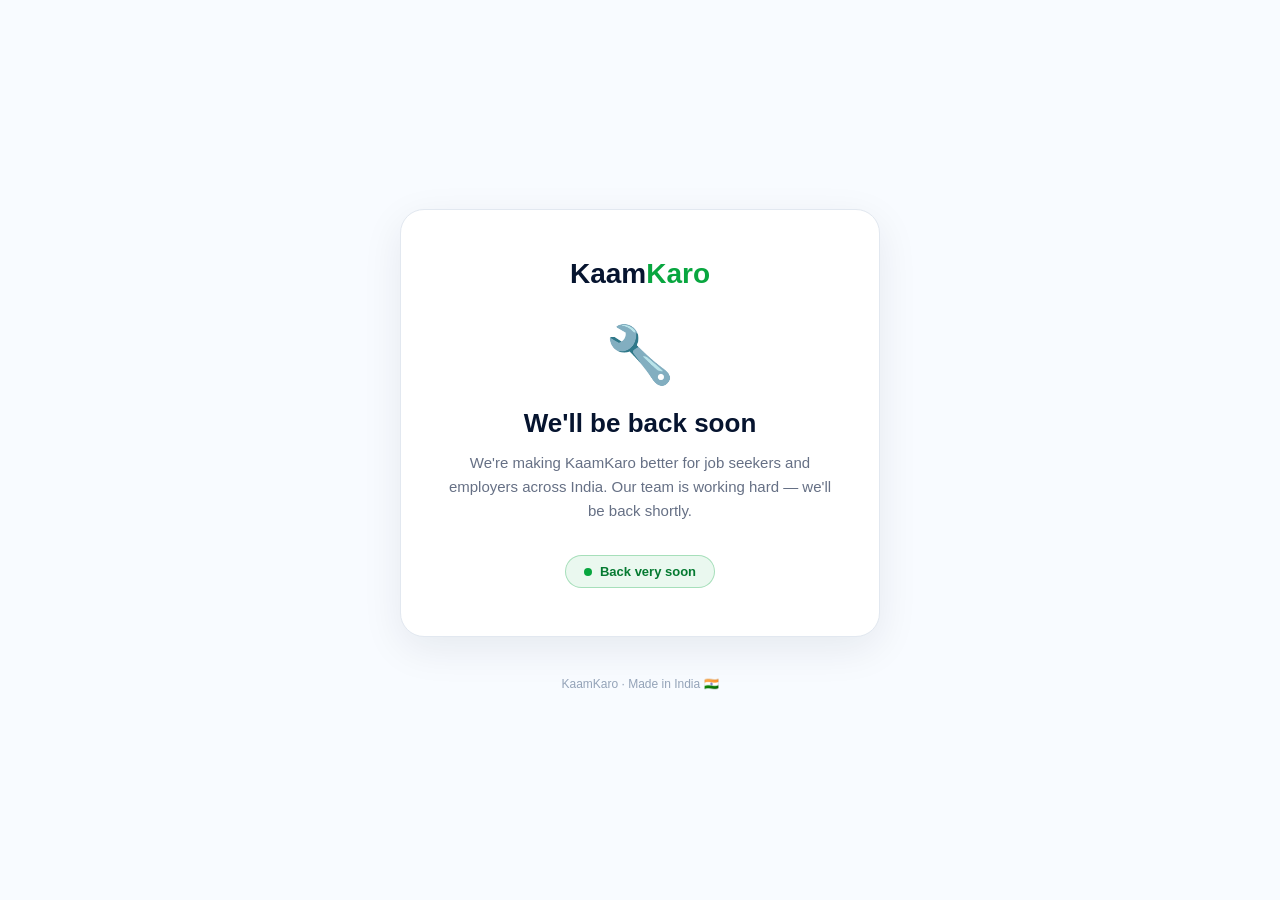
==== commit 5ac38feb: "Replace index.html with maintenance page Direct replacement ensures the main page shows maintenance " ====
--- a/index.html
+++ b/index.html
@@ -1,495 +1,46 @@
 <!doctype html>
 <html lang="en">
 <head>
-  <meta charset="UTF-8">
-  <meta name="viewport" content="width=device-width, initial-scale=1">
-  <meta name="theme-color" content="#06142f">
-  <title>Kaam Karo</title>
-  <link rel="stylesheet" href="css/styles.css">
+  <meta charset="UTF-8" />
+  <meta name="viewport" content="width=device-width, initial-scale=1" />
+  <title>KaamKaro — Under Maintenance</title>
+  <style>
+    *, *::before, *::after { box-sizing: border-box; margin: 0; padding: 0; }
+    body {
+      font-family: -apple-system, BlinkMacSystemFont, 'Segoe UI', sans-serif;
+      background: #f8fbff; color: #06142f;
+      min-height: 100vh; display: flex; flex-direction: column;
+      align-items: center; justify-content: center; padding: 24px;
+    }
+    .card {
+      background: #fff; border-radius: 24px; border: 1px solid #e2e8f0;
+      box-shadow: 0 12px 40px rgba(6,20,47,0.08);
+      padding: 48px 40px; max-width: 480px; width: 100%; text-align: center;
+    }
+    .logo { font-size: 28px; font-weight: 900; margin-bottom: 32px; }
+    .logo span { color: #08a63f; }
+    .icon { font-size: 56px; margin-bottom: 20px; }
+    h1 { font-size: 26px; font-weight: 900; margin-bottom: 12px; }
+    p { font-size: 15px; color: #667085; line-height: 1.6; margin-bottom: 32px; }
+    .badge {
+      display: inline-flex; align-items: center; gap: 8px;
+      background: #eaf8ef; border: 1px solid rgba(8,166,63,0.3);
+      border-radius: 999px; padding: 8px 18px;
+      font-size: 13px; font-weight: 700; color: #057a31;
+    }
+    .dot { width: 8px; height: 8px; border-radius: 50%; background: #08a63f; animation: pulse 1.5s infinite; }
+    @keyframes pulse { 0%,100%{opacity:1} 50%{opacity:.3} }
+    .footer { margin-top: 40px; font-size: 12px; color: #94a3b8; }
+  </style>
 </head>
 <body>
-  <svg aria-hidden="true" style="position:absolute;width:0;height:0;overflow:hidden">
-    <symbol id="i-home" viewBox="0 0 24 24"><path d="M3 10.5 12 3l9 7.5"/><path d="M5 9.5V21h14V9.5"/><path d="M9 21v-6h6v6"/></symbol>
-    <symbol id="i-search" viewBox="0 0 24 24"><circle cx="11" cy="11" r="7"/><path d="m20 20-3.5-3.5"/></symbol>
-    <symbol id="i-briefcase" viewBox="0 0 24 24"><path d="M10 6V5a2 2 0 0 1 2-2h0a2 2 0 0 1 2 2v1"/><rect x="3" y="6" width="18" height="14" rx="2"/><path d="M3 12h18"/><path d="M10 12v2h4v-2"/></symbol>
-    <symbol id="i-users" viewBox="0 0 24 24"><path d="M16 21v-2a4 4 0 0 0-4-4H7a4 4 0 0 0-4 4v2"/><circle cx="9.5" cy="7" r="4"/><path d="M22 21v-2a4 4 0 0 0-3-3.87"/><path d="M16 3.13a4 4 0 0 1 0 7.75"/></symbol>
-    <symbol id="i-message" viewBox="0 0 24 24"><path d="M21 15a4 4 0 0 1-4 4H8l-5 3V7a4 4 0 0 1 4-4h10a4 4 0 0 1 4 4z"/></symbol>
-    <symbol id="i-user" viewBox="0 0 24 24"><circle cx="12" cy="8" r="4"/><path d="M20 21a8 8 0 0 0-16 0"/></symbol>
-    <symbol id="i-chart" viewBox="0 0 24 24"><path d="M3 3v18h18"/><path d="m7 15 4-4 3 3 5-7"/></symbol>
-    <symbol id="i-bell" viewBox="0 0 24 24"><path d="M18 8a6 6 0 0 0-12 0c0 7-3 7-3 9h18c0-2-3-2-3-9"/><path d="M10 21h4"/></symbol>
-    <symbol id="i-plus" viewBox="0 0 24 24"><path d="M12 5v14"/><path d="M5 12h14"/></symbol>
-    <symbol id="i-menu" viewBox="0 0 24 24"><path d="M4 7h16"/><path d="M4 12h16"/><path d="M4 17h16"/></symbol>
-    <symbol id="i-shield" viewBox="0 0 24 24"><path d="M12 22s8-4 8-10V5l-8-3-8 3v7c0 6 8 10 8 10"/><path d="m9 12 2 2 4-5"/></symbol>
-    <symbol id="i-heart" viewBox="0 0 24 24"><path d="M20.8 4.6a5.5 5.5 0 0 0-7.8 0L12 5.6l-1-1a5.5 5.5 0 1 0-7.8 7.8l1 1L12 21l7.8-7.6 1-1a5.5 5.5 0 0 0 0-7.8z"/></symbol>
-    <symbol id="i-x" viewBox="0 0 24 24"><path d="M18 6 6 18"/><path d="m6 6 12 12"/></symbol>
-    <symbol id="i-flag" viewBox="0 0 24 24"><path d="M5 22V4"/><path d="M5 4h13l-2 5 2 5H5"/></symbol>
-    <symbol id="i-back" viewBox="0 0 24 24"><path d="M15 6 9 12l6 6"/><path d="M10 12h10"/></symbol>
-    <symbol id="i-phone" viewBox="0 0 24 24"><path d="M22 16.9v3a2 2 0 0 1-2.2 2 19.8 19.8 0 0 1-8.6-3.1 19.5 19.5 0 0 1-6-6A19.8 19.8 0 0 1 2.1 4.2 2 2 0 0 1 4.1 2h3a2 2 0 0 1 2 1.7c.1.9.3 1.7.6 2.5a2 2 0 0 1-.5 2.1L8 9.5a16 16 0 0 0 6.5 6.5l1.2-1.2a2 2 0 0 1 2.1-.5c.8.3 1.6.5 2.5.6a2 2 0 0 1 1.7 2z"/></symbol>
-    <symbol id="i-lock" viewBox="0 0 24 24"><rect x="4" y="11" width="16" height="10" rx="2"/><path d="M8 11V7a4 4 0 0 1 8 0v4"/></symbol>
-    <symbol id="i-trash" viewBox="0 0 24 24"><path d="M3 6h18"/><path d="M8 6V4h8v2"/><path d="M19 6l-1 15H6L5 6"/><path d="M10 11v6"/><path d="M14 11v6"/></symbol>
-    <symbol id="i-help" viewBox="0 0 24 24"><circle cx="12" cy="12" r="10"/><path d="M9.5 9a2.5 2.5 0 0 1 4.3 1.7c0 1.7-1.8 2.2-1.8 3.3"/><path d="M12 17h.01"/></symbol>
-    <symbol id="i-share" viewBox="0 0 24 24"><circle cx="18" cy="5" r="3"/><circle cx="6" cy="12" r="3"/><circle cx="18" cy="19" r="3"/><path d="m8.6 10.7 6.8-4.4"/><path d="m8.6 13.3 6.8 4.4"/></symbol>
-    <symbol id="i-logout" viewBox="0 0 24 24"><path d="M10 17l5-5-5-5"/><path d="M15 12H3"/><path d="M21 3v18h-8"/></symbol>
-  </svg>
-  <main class="phone app">
-    <header id="appHeader" class="app-header"></header>
-    <div id="appScroll" class="app-scroll">
-    <section id="landing" class="screen active hero">
-      <div class="topbar">
-        <div class="brand"><img class="brand-logo" src="assets/kaam-karo-logo.jpg" alt="Kaam Karo"></div>
-        <div class="lang-switch" aria-label="Language">
-          <button type="button" class="active" data-lang="en">English</button>
-          <button type="button" data-lang="hi">हिंदी</button>
-        </div>
-      </div>
-      <div class="hero-copy">
-        <h1 class="title" data-i18n="heroTitle">Jobs near you.</h1>
-        <p class="sub" data-i18n="heroSub">Apply in one swipe. Chat after employer accepts.</p>
-      </div>
-      <div class="hero-visual" aria-hidden="true">
-        <div class="work-scene">
-          <div class="scene-panel">
-            <b id="heroJobTitle">Clerk job matched</b>
-            <small id="heroJobMeta">Delhi - 2 km away</small>
-            <div class="scene-list mt"><span class="scene-line"></span><span class="scene-line short"></span></div>
-          </div>
-          <div class="scene-panel scene-map"></div>
-          <div class="scene-match"><span>Verified employer</span><span>Interested</span></div>
-        </div>
-        <div class="hero-card"><h2 data-i18n="heroVisual">Swipe. Match. Start work.</h2><p>Simple hiring for workers and employers.</p></div>
-      </div>
-      <button class="btn primary" data-go="otp" data-i18n="continue">Continue</button>
-      <div class="legal-line">By continuing, you agree to <button data-legal="terms">Terms</button> and <button data-legal="privacy">Privacy Policy</button>.</div>
-      <div class="metric-grid">
-        <div class="metric-card"><span>Jobs live</span><b>1.2k</b><small>updated today</small></div>
-        <div class="metric-card"><span>Avg reply</span><b>8m</b><small>after shortlist</small></div>
-      </div>
-    </section>
-
-    <section id="otp" class="screen">
-      <div class="header"><button class="icon" data-go="landing"><svg><use href="#i-back"></use></svg></button><div class="brand"><img class="brand-logo compact" src="assets/kaam-karo-logo.jpg" alt="Kaam Karo"></div></div>
-      <h1 class="title" data-i18n="enter_phone">Enter your phone number</h1>
-      <p class="sub">We will send a one-time password by SMS. This keeps your account safe and helps build trust for everyone on Kaam Karo.</p>
-      <label class="input mt"><span class="prefix">+91</span><input id="phoneInput" inputmode="tel" maxlength="10" placeholder="0000000000"></label>
-      <p class="small center mt">We'll never share your number.</p>
-      <div class="safe-note"><b>Safe</b><span>No spam. No public sharing. Your number is only used for login and trusted job updates.</span></div>
-      <button class="btn primary mt" data-send-otp data-i18n="send_otp">Send OTP</button>
-      <div class="legal-line">By continuing, you agree to <button data-legal="terms">Terms</button> and <button data-legal="privacy">Privacy Policy</button>.</div>
-    </section>
-
-    <section id="otpCode" class="screen">
-      <div class="header"><button class="icon" data-go="otp"><svg><use href="#i-back"></use></svg></button><div class="brand"><img class="brand-logo compact" src="assets/kaam-karo-logo.jpg" alt="Kaam Karo"></div></div>
-      <h1 class="title">Enter OTP</h1>
-      <p class="sub">We sent a 6 digit code to <b id="otpPhoneText">+91 98765 43210</b>.</p>
-      <label class="input mt"><input id="otpInput" inputmode="numeric" maxlength="6" placeholder="Enter 6 digit OTP"></label>
-      <button class="btn primary mt" data-verify-otp data-i18n="verify_otp">Verify & continue</button>
-      <div class="btn-row mt">
-        <button class="btn outline" data-change-number>Change number</button>
-        <button class="btn soft" data-resend-otp>Resend code</button>
-      </div>
-      <p class="small center mt">If the number is wrong, change it and send OTP again.</p>
-    </section>
-
-    <section id="role" class="screen">
-      <div class="header"><button class="icon" data-go="otpCode"><svg><use href="#i-back"></use></svg></button><div class="brand"><img class="brand-logo compact" src="assets/kaam-karo-logo.jpg" alt="Kaam Karo"></div><span class="tag">Choose path</span></div>
-      <h1 class="title">What do you want to do?</h1>
-      <p class="sub">Choose one. You can switch anytime from Menu.</p>
-      <button class="choice mt selected" data-go="workerBasic"><span class="ci"><svg><use href="#i-user"></use></svg></span><span><b data-i18n="find_work">Looking for work</b><br><span class="small">Swipe jobs. Get hired faster.</span></span></button>
-      <button class="choice mt" data-go="employerSetup"><span class="ci"><svg><use href="#i-briefcase"></use></svg></span><span><b data-i18n="hire_workers">Hiring workers</b><br><span class="small">Post a job. Get workers in minutes.</span></span></button>
-    </section>
-
-    <section id="workerBasic" class="screen">
-      <div class="header"><button class="icon" data-go="role"><svg><use href="#i-back"></use></svg></button><div class="brand"><img class="brand-logo compact" src="assets/kaam-karo-logo.jpg" alt="Kaam Karo"></div><span class="small">1/5</span></div>
-      <div class="progress"><span class="on"></span><span></span><span></span><span></span><span></span></div>
-      <h1 class="title" data-i18n="basic_details">Basic details</h1>
-      <p class="sub">This helps employers find you faster.</p>
-      <label class="input"><input id="workerName" placeholder="Aman Lalh"></label>
-      <label class="input mt"><select id="workerGender"><option value="">Gender</option><option>Male</option><option>Female</option><option>Other</option></select></label>
-      <label class="input mt"><input id="workerAge" inputmode="numeric" placeholder="25"></label>
-      <label class="input mt"><input id="workerCity" list="locationSuggestions" placeholder="City, district, state" data-location-input="workerBasic"></label>
-      <datalist id="locationSuggestions"></datalist>
-      <button class="btn primary mt" data-worker-basic>Continue</button>
-    </section>
-
-    <section id="workerWork" class="screen">
-      <div class="header"><button class="icon" data-go="workerBasic"><svg><use href="#i-back"></use></svg></button><div class="brand"><img class="brand-logo compact" src="assets/kaam-karo-logo.jpg" alt="Kaam Karo"></div><span class="small">2/5</span></div>
-      <div class="progress"><span class="on"></span><span class="on"></span><span></span><span></span><span></span></div>
-      <h1 class="title" data-i18n="job_type">Job type</h1>
-      <p class="sub">Choose up to TWO types of job you're looking for.</p>
-      <div class="search mt"><svg><use href="#i-search"></use></svg><input id="workSearch" placeholder="Search job title, e.g. clerk, driver, cashier, helper..."></div>
-      <button class="btn outline mt" data-add-job-type>+ Add Role</button>
-      <div class="panel mt">
-        <div class="review-row"><span>Selected Job Type</span><b id="jobTypeCounter">Show all on</b></div>
-        <div class="toolbar selected-skills" id="selectedJobTypes"></div>
-      </div>
-      <button class="choice mt selected" data-any-job><span class="ci">All</span><span><b>Show All Jobs</b><br><span class="small">On by default. Selecting a role turns this off.</span></span></button>
-      <div class="grid mt" id="workCategories"></div>
-      <button class="btn primary mt" data-go="workerSkills">Continue</button>
-    </section>
-
-    <section id="workerSkills" class="screen">
-      <div class="header"><button class="icon" data-go="workerWork"><svg><use href="#i-back"></use></svg></button><div class="brand"><img class="brand-logo compact" src="assets/kaam-karo-logo.jpg" alt="Kaam Karo"></div><span class="small">3/5</span></div>
-      <div class="progress"><span class="on"></span><span class="on"></span><span class="on"></span><span></span><span></span></div>
-      <h1 class="title" data-i18n="skills_experience">Skills & experience</h1>
-      <p class="sub">Add 2-3 skills to get better matches.</p>
-      <h3 class="mt">Suggested Skills</h3>
-      <div class="toolbar" id="skillChips"></div>
-      <div class="panel">
-        <div class="review-row"><span>Your Skills</span><b id="skillCounter">0 skills selected</b></div>
-        <div class="toolbar selected-skills" id="yourSkills"></div>
-      </div>
-      <h3 class="mt">Add Skill</h3>
-      <label class="input mt"><input id="manualSkill" placeholder="Type your skill..."></label>
-      <button class="btn outline mt" data-add-skill>+ Add Skill</button>
-      <h3 class="mt">Experience</h3>
-      <div class="grid">
-        <button class="choice selected" data-exp="Fresher"><span class="ci">0</span>Fresher</button>
-        <button class="choice" data-exp="1-2 years"><span class="ci">1</span>1-2 years</button>
-        <button class="choice" data-exp="2-5 years"><span class="ci">2</span>2-5 years</button>
-        <button class="choice" data-exp="5+ years"><span class="ci">5</span>5+ years</button>
-      </div>
-      <button class="btn primary mt" data-go="workerLocation">Continue</button>
-    </section>
-
-    <section id="workerLocation" class="screen">
-      <div class="header"><button class="icon" data-go="workerSkills"><svg><use href="#i-back"></use></svg></button><div class="brand"><img class="brand-logo compact" src="assets/kaam-karo-logo.jpg" alt="Kaam Karo"></div><span class="small">4/5</span></div>
-      <div class="progress"><span class="on"></span><span class="on"></span><span class="on"></span><span class="on"></span><span></span></div>
-      <h1 class="title" data-i18n="availability">Availability</h1>
-      <p class="sub">Clear availability helps employers select you faster.</p>
-      <div class="section-label">Flexible Option</div>
-      <button class="choice" data-flexible-availability><span class="ci">Flex</span><span><b>I'm open to any day and any time</b><br><span class="small">Flexible for all days and shifts.</span></span></button>
-      <div class="section-label">Start Availability</div>
-      <div class="grid" id="onboardStartOptions">
-        <button class="choice" data-onboard-start="Immediate"><span class="ci">OK</span>Immediate</button>
-        <button class="choice" data-onboard-start="On Demand"><span class="ci">Flex</span>On Demand</button>
-      </div>
-      <div class="section-label">Days</div>
-      <button class="choice" data-onboard-all-days><span class="ci">OK</span>Select All Days</button>
-      <div class="grid mt" id="onboardDays"></div>
-      <div class="section-label">Shift Preference</div>
-      <div class="toolbar" id="onboardShifts"><button class="chip" data-onboard-shift="Morning">Morning</button><button class="chip" data-onboard-shift="Afternoon">Afternoon</button><button class="chip" data-onboard-shift="Evening">Evening</button><button class="chip" data-onboard-shift="Anytime">Anytime</button></div>
-      <button class="btn primary mt" data-go="workerTrust">Continue</button>
-    </section>
-
-    <section id="workerTrust" class="screen">
-      <div class="header"><button class="icon" data-go="workerLocation"><svg><use href="#i-back"></use></svg></button><div class="brand"><img class="brand-logo compact" src="assets/kaam-karo-logo.jpg" alt="Kaam Karo"></div><span class="small">5/5</span></div>
-      <div class="progress"><span class="on"></span><span class="on"></span><span class="on"></span><span class="on"></span><span class="on"></span></div>
-      <h1 class="title">Build Trust and Get Hired</h1>
-      <p class="sub">Increase your chances of getting hired.</p>
-      <div class="panel"><span class="badge">Phone Verified</span><h3 class="mt">Verified</h3><p class="small">Your number is confirmed.</p></div>
-      <div class="panel"><span class="badge blue">Photo Verification Optional</span><h3 class="mt">Add a profile photo</h3><p class="small">Profiles with photos are more likely to get noticed.</p><button class="btn outline mt" data-go="verifyId">Upload Profile Photo</button><p class="small mt" id="photoStatus">Verified accounts may appear more prominently to employers.</p></div>
-      <div class="btn-row mt"><button class="btn outline" data-finish-worker>Skip for now</button><button class="btn primary" data-finish-worker>Continue</button></div>
-    </section>
-
-    <section id="verifyId" class="screen">
-      <div class="header"><button class="icon" data-go="workerTrust"><svg><use href="#i-back"></use></svg></button><span class="tag">Optional</span></div>
-      <h1 class="title">Profile Photo</h1>
-      <p class="sub">Take a clear photo of your face, head and shoulders. This is optional and does not block onboarding.</p>
-      <div class="panel"><video id="photoCamera" class="camera-preview" autoplay playsinline muted></video><input id="photoFile" type="file" accept="image/*" capture="user" style="display:none"><p class="small mt" id="photoCameraStatus">Camera opens first. If permission is blocked, you can continue without photo.</p></div>
-      <button class="btn primary mt" data-upload-photo>Take Photo</button>
-    </section>
-
-    <section id="verifyProgress" class="screen success">
-      <div class="success-icon"><svg><use href="#i-shield"></use></svg></div>
-      <h1 class="title">Photo added</h1>
-      <p class="sub center">Your profile can now show a Photo Verified badge.</p>
-      <button class="btn primary mt" data-finish-worker>Continue to jobs</button>
-    </section>
-
-    <section id="jobs" class="screen">
-      <div class="header"><button class="icon" data-go="menu"><svg><use href="#i-menu"></use></svg></button><div><b data-i18n="job_feed">Job Feed</b><p class="small" id="feedSub">Showing nearby options</p></div><button class="icon" data-go="notifications"><svg><use href="#i-bell"></use></svg></button></div>
-      <div class="search"><svg><use href="#i-search"></use></svg><input id="jobSearch" placeholder="Search city" data-i18n-placeholder="search_city"></div>
-      <button class="btn outline mt" data-add-city>Use City</button>
-      <div class="toolbar mt" id="selectedCityChip"></div>
-      <div class="toolbar" data-filter-group><button class="chip selected" data-filter="all" data-i18n="all">All</button><button class="chip" data-filter="near" data-i18n="near_me">Near Me</button><button class="chip" data-filter="remote" data-i18n="remote">Remote</button></div>
-      <div id="feedNotice" class="panel small">Showing nearby options.</div>
-      <div id="jobFeed"></div>
-    </section>
-
-    <section id="applied" class="screen success">
-      <div class="success-icon">Done</div>
-      <h1 class="title">Application sent</h1>
-      <p class="sub center">We'll notify you when the employer views your profile.</p>
-      <div class="steps"><div class="step"><b>1</b>Your application appears in the employer dashboard.</div><div class="step"><b>2</b>Employer accepts or rejects.</div><div class="step"><b>3</b>Accepted = match + chat.</div></div>
-    </section>
-
-    <section id="chat" class="screen">
-      <div class="header chat-detail-header"><button class="icon" data-chat-back><svg><use href="#i-back"></use></svg></button><div class="chat-title-block"><b id="chatTitle">Chat</b><p class="small" id="chatSub">Matched conversations</p></div><button class="icon" data-report="chat"><svg><use href="#i-flag"></use></svg></button></div>
-      <div class="chat-safety" id="chatSafety">Never pay money to get a job. <button data-report="chat">Report</button> suspicious messages.</div>
-      <div id="chatArea" class="chat-area"></div>
-      <div class="quick"><button data-quick="I am available">I am available</button><button data-quick="Please share location">Please share location</button></div>
-      <div class="chat-input"><input id="chatText" placeholder="Type a message"><button id="sendChat">&gt;</button></div>
-    </section>
-
-    <section id="search" class="screen">
-      <div class="header"><button class="icon" data-go="jobs"><svg><use href="#i-back"></use></svg></button><h3>Search jobs</h3><button class="icon" data-toast="Filters updated."><svg><use href="#i-search"></use></svg></button></div>
-      <div class="search"><svg><use href="#i-search"></use></svg><input id="manualSearch" placeholder="Try clerk, driver, cashier, helper"></div>
-      <div id="searchResults" class="list"></div>
-    </section>
-
-    <section id="applications" class="screen">
-      <div class="header"><button class="icon" data-go="jobs"><svg><use href="#i-back"></use></svg></button><h3>Applications</h3><span class="tag" id="matchedTag">0 matched</span></div>
-      <div id="workerApplications" class="list"></div>
-    </section>
-
-    <section id="employerSetup" class="screen">
-      <div class="header"><button class="icon" data-go="role"><svg><use href="#i-back"></use></svg></button><span class="tag">Business</span></div>
-      <h1 class="title">Set up your business</h1>
-      <p class="sub">This helps workers trust your job posts.</p>
-      <label class="input mt"><input id="businessName" placeholder="Business Name"></label>
-      <label class="input mt"><input id="contactName" placeholder="Your Name, e.g. Ramesh Sharma"></label>
-      <label class="input mt"><span class="prefix">+91</span><input id="businessPhone" placeholder="Auto-filled phone"></label>
-      <label class="input mt"><input id="businessLocation" placeholder="City, district, state" data-location-input="businessSetup"></label>
-      <label class="input mt"><select id="businessType"><option value="">Business type optional</option><option>Retail Shop</option><option>Office</option><option>Restaurant</option><option>Warehouse</option><option>Construction</option><option>Other</option></select></label>
-      <label class="input mt"><input id="businessTypeOther" placeholder="If Other, type here"></label>
-      <button class="btn primary mt" data-finish-employer>Continue</button>
-    </section>
-
-    <section id="employerDash" class="screen">
-      <div class="header"><button class="icon" data-go="menu"><svg><use href="#i-menu"></use></svg></button><div><b>Hiring Command Center</b><p class="small">Applications, jobs and matches</p></div><button class="icon" data-go="notifications"><svg><use href="#i-bell"></use></svg></button></div>
-      <div class="dash"><div class="dash-top"><div><div class="dash-eyebrow">Rick's active hiring</div><h2 class="dash-title" id="dashTitle">0 applicants waiting</h2></div><span class="dash-badge">Live</span></div><p>Accept good workers to create a match and open chat.</p><div class="dash-actions"><button class="btn primary" data-go="postJob"><svg><use href="#i-plus"></use></svg> Post job</button><button class="btn outline" data-go="employerJobDetail"><svg><use href="#i-users"></use></svg> View applicants</button></div></div>
-      <div class="metric-grid"><div class="metric-card" data-dashboard-target="new"><span>Interested</span><b id="metricInterested">0</b><small>new applications</small></div><div class="metric-card" data-dashboard-target="accepted"><span>Accepted</span><b id="metricAccepted">0</b><small>matched workers</small></div><div class="metric-card" data-go="employerJobs"><span>Open Jobs</span><b id="metricJobs">1</b><small>ready to hire</small></div><div class="metric-card" data-go="employerProfile"><span>Trust</span><b>New</b><small>employer badge</small></div></div>
-      <div class="list" id="dashJobs"></div>
-    </section>
-
-    <section id="employerJobDetail" class="screen">
-      <div class="header"><button class="icon" data-go="employerDash"><svg><use href="#i-back"></use></svg></button><div><b id="jobDetailTitle">Clerk Job</b><p class="small">Applicants for this role</p></div><button class="icon" data-go="postJob"><svg><use href="#i-plus"></use></svg></button></div>
-      <div class="panel"><span class="badge blue">Verified Employer</span><h2 id="jobDetailPay" class="mt">Rs 18,000/month</h2><p class="small" id="jobDetailMeta">Delhi - Full-time - Office</p></div>
-      <h3>Applicants</h3>
-      <div id="applicantList" class="list"></div>
-    </section>
-
-    <section id="workerProfileView" class="screen">
-      <div class="header"><button class="icon" data-go="employerJobDetail"><svg><use href="#i-back"></use></svg></button><span class="tag" id="profileStatus">Interested</span></div>
-      <div id="fullWorkerProfile"></div>
-      <div class="btn-row mt" id="workerProfileActions"><button class="btn danger" data-reject-current>Reject</button><button class="btn primary" data-accept-current>Accept & Chat</button></div>
-    </section>
-
-    <section id="postJob" class="screen">
-      <div class="header"><button class="icon" data-go="employerDash"><svg><use href="#i-back"></use></svg></button><span class="tag">Post Job</span></div>
-      <h1 class="title">Post a job</h1>
-      <p class="small">Free job stays live for 15 days. You can post 1 free job every 30 days.</p>
-      <label class="input"><input id="postTitle" placeholder="Chef, Nurse, Accountant, Driver"></label>
-      <div class="amount-row mt">
-        <label class="input"><span class="prefix">Rs</span><input id="postPayAmount" inputmode="numeric" placeholder="12000"></label>
-        <label class="input"><select id="postPayPeriod"><option>Per Month</option><option>Per Day</option><option>Per Week</option><option>Per Year</option></select></label>
-      </div>
-      <label class="input mt"><input id="postLocation" list="locationSuggestions" placeholder="City, district, state" data-location-input="postJob"></label>
-      <label class="input mt"><select id="postType"><option>Full Time</option><option>Part Time</option><option>Contract</option><option>Temporary</option><option>Internship</option></select></label>
-      <p class="desc-helper">Describe the work clearly so workers know what to expect.</p>
-      <label class="input mt"><textarea id="postDesc" maxlength="700" placeholder="Describe the work, timing, responsibilities..."></textarea></label>
-      <div class="desc-tools">
-        <span class="small">Quick add:</span>
-        <div class="toolbar">
-          <button class="chip" data-desc-chip="tasks">Daily tasks and responsibilities</button>
-          <button class="chip" data-desc-chip="shift">Shift timing and days</button>
-          <button class="chip" data-desc-chip="experience">Experience needed</button>
-          <button class="chip" data-desc-chip="location">Workplace location details</button>
-          <button class="chip" data-desc-chip="tools">Any tools or uniform required</button>
-        </div>
-        <span id="postDescCounter" class="desc-counter">0 / 15 words minimum</span>
-        <span id="postDescError" class="desc-error">Please add at least 15 words so workers understand the job clearly.</span>
-      </div>
-      <button class="btn primary mt" data-review-job>Continue</button>
-    </section>
-
-    <section id="jobVisibility" class="screen">
-      <div class="header"><button class="icon" data-go="postJob"><svg><use href="#i-back"></use></svg></button><span class="tag">Visibility</span></div>
-      <h1 class="title">Review Job Post</h1>
-      <div class="panel review-card">
-        <div class="review-row"><span>Job title</span><b id="reviewTitle">Clerk</b></div>
-        <div class="review-row"><span>Pay</span><b id="reviewPay">Rs 18000/month</b></div>
-        <div class="review-row"><span>Location</span><b id="reviewLocation">Delhi</b></div>
-        <div class="review-row"><span>Job type</span><b id="reviewType">Full-time</b></div>
-        <div><span class="small">Description preview</span><p class="review-desc" id="reviewDesc">Work details will appear here.</p></div>
-      </div>
-      <h3>Visibility choice</h3>
-      <div class="visibility-plans">
-        <button class="plan" data-visibility="free"><span class="plan-top"><b>Free Post</b><span class="plan-price">Rs 0</span></span><small>Normal visibility</small><small>Live for 15 days. One free post allowed every 30 days.</small></button>
-        <button class="plan boost" data-visibility="boost"><span class="plan-top"><b>Boost Post</b><span class="plan-price">&#8377;199</span></span><span class="rec-badge">Recommended &#128293;</span><span class="boost-list"><span>&#10003; 3x more visibility</span><span>&#10003; Appears first in job feed</span><span>&#10003; Faster responses</span></span><span class="visibility-note">&#8377;199 per job. Live for 28 days.</span><span class="visibility-note">Most employers choose this</span></button>
-      </div>
-      <span id="visibilityError" class="error-note">Please select a visibility option.</span>
-      <div class="panel small safety-confirm"><input id="jobRules" type="checkbox"><span>I confirm this job is genuine, lawful, non-misleading, and follows Kaam Karo's posting rules.<span class="safety-links"><button data-legal="guidelines">Job Posting Rules</button><a href="legal/acceptable-use-policy.html" target="_blank" rel="noopener">Acceptable Use Policy</a></span><span id="jobRulesError" class="error-note">Please confirm the job is genuine before publishing.</span></span></div>
-      <button id="publishJobBtn" class="btn primary mt" data-post-job disabled>Publish Job</button>
-    </section>
-
-    <section id="published" class="screen success">
-      <div class="success-icon">Done</div><h1 class="title" id="publishedTitle">Job is live</h1><p class="sub center" id="publishedSub">Workers can now apply. Applicants will appear in your dashboard.</p><button class="btn primary mt" data-go="employerDash">Dashboard</button>
-    </section>
-
-    <section id="applicants" class="screen">
-      <div class="header"><button class="icon" data-go="employerDash"><svg><use href="#i-back"></use></svg></button><h3>Talent</h3><span class="tag" id="talentCount">0</span></div>
-      <div id="allApplicants" class="list"></div>
-    </section>
-
-    <section id="employerJobs" class="screen">
-      <div class="header"><button class="icon" data-go="employerDash"><svg><use href="#i-back"></use></svg></button><h3>My Jobs</h3><button class="icon" data-go="postJob"><svg><use href="#i-plus"></use></svg></button></div>
-      <div id="employerJobsList" class="list"></div>
-    </section>
-
-    <section id="profile" class="screen">
-      <div class="header"><button class="icon" data-menu-back="true"><svg><use href="#i-back"></use></svg></button><h3>Worker Profile</h3><span class="tag">Find Work</span></div>
-      <div class="panel profile-hero"><span class="avatar" id="workerAvatar">AL</span><span class="grow"><h2 id="profileName">Aman Lalh</h2><p id="profileMeta">Delhi</p><p class="small">Available for work - Last active today</p></span></div>
-      <div class="panel profile-strength"><div class="review-row"><span>Profile Strength</span><b id="profileStrengthText">0%</b></div><div class="bar"><span id="profileStrengthBar" style="width:0%"></span><em id="profileStrengthStar" class="bar-star" style="left:0%">★</em></div><div id="photoBadgeSlot" class="mt"></div></div>
-      <button class="switch-cta mt" data-switch-mode="employer"><svg><use href="#i-briefcase"></use></svg> <span id="workerSwitchCta">Switch to Hiring</span></button>
-      <div class="toolbar" id="profileBadges"><span class="badge">Phone Verified</span><span class="badge blue">Profile Complete</span></div>
-      <div class="section-label">Work Profile</div>
-      <button class="profile-card" data-edit-profile="workerLocation"><span><span>Location</span><b id="workerProfileLocationText">Based in Brisbane, available for nearby opportunities</b></span><i class="arrow">></i></button>
-      <button class="profile-card" data-edit-profile="workerAge"><span><span>Age</span><b id="workerProfileAgeText">Age not added yet</b></span><i class="arrow">></i></button>
-      <button class="profile-card" data-edit-profile="workerGender"><span><span>Gender</span><b id="workerProfileGenderText">Optional</b></span><i class="arrow">></i></button>
-      <button class="profile-card" data-edit-profile="workerExperience"><span><span>Experience</span><b id="workerProfileExperienceText">2+ years experience in retail and customer-facing roles</b></span><i class="arrow">></i></button>
-      <button class="profile-card" data-edit-profile="workerWork"><span><span>Work Preferences</span><b id="workerProfileWorkText">Open to full-time and part-time roles</b></span><i class="arrow">></i></button>
-      <button class="profile-card" data-edit-profile="workerAvailability"><span><span>Availability</span><b id="workerProfileAvailabilityText">Available weekdays and weekend shifts</b></span><i class="arrow">></i></button>
-      <button class="profile-card" data-edit-profile="workerPay"><span><span>Preferred Pay</span><b id="workerProfilePayText">Open to any pay</b></span><i class="arrow">></i></button>
-      <button class="profile-card" data-edit-profile="workerSkills"><span><span>Skills</span><b id="workerProfileSkillsText">Cash handling, Data entry</b></span><i class="arrow">></i></button>
-      <div class="section-label">Settings</div>
-      <div class="settings-list">
-        <button class="settings-card" data-go="accountSettings"><span><span>Account</span><b>Account Settings</b></span><i class="arrow">></i></button>
-        <button class="settings-card" data-report="profile"><span><span>Support</span><b>Report a Problem</b></span><i class="arrow">></i></button>
-        <button class="settings-card" data-legal="guidelines"><span><span>Safety</span><b>Community Guidelines</b></span><i class="arrow">></i></button>
-        <button class="settings-card" data-logout><span><span>Session</span><b>Logout</b></span><i class="arrow">></i></button>
-      </div>
-    </section>
-
-    <section id="employerProfile" class="screen">
-      <div class="header"><button class="icon" data-menu-back="true"><svg><use href="#i-back"></use></svg></button><h3>Employer Profile</h3><span class="tag">Hiring</span></div>
-      <div class="panel profile-hero"><span class="avatar" id="employerAvatar">RS</span><span class="grow"><h2 id="employerProfileName">Rick Retail Store</h2><p id="employerProfileMeta">Brisbane</p></span></div>
-      <div class="toolbar" id="employerProfileBadges"><span class="badge blue">New Employer</span><span class="badge">Phone Verified</span></div>
-      <button class="switch-cta mt" data-switch-mode="worker"><svg><use href="#i-user"></use></svg> <span id="employerSwitchCta">Switch to Job Search</span></button>
-      <div class="section-label">Business Profile</div>
-      <button class="profile-card" data-edit-profile="businessName"><span><span>Business Name</span><b id="employerBusinessText">Rick Retail Store</b></span><i class="arrow">></i></button>
-      <button class="profile-card" data-edit-profile="contactPerson"><span><span>Contact Person</span><b id="employerContactText">Rick Sharma</b></span><i class="arrow">></i></button>
-      <button class="profile-card" data-edit-profile="employerLocation"><span><span>Location</span><b id="employerLocationText">Based in Brisbane</b></span><i class="arrow">></i></button>
-      <button class="profile-card" data-edit-profile="businessType"><span><span>Business Type</span><b id="employerTypeText">Retail Shop</b></span><i class="arrow">></i></button>
-      <div class="metric-grid profile-metrics">
-        <div class="metric-card"><span>Active Jobs</span><b id="employerOpenJobsView">1</b></div>
-        <div class="metric-card"><span>Total Applicants</span><b id="employerApplicantStatsView">0</b></div>
-      </div>
-      <div class="section-label">Settings</div>
-      <div class="settings-list">
-        <button class="settings-card" data-go="accountSettings"><span><span>Account</span><b>Account Settings</b></span><i class="arrow">></i></button>
-        <button class="settings-card" data-report="profile"><span><span>Support</span><b>Report a Problem</b></span><i class="arrow">></i></button>
-        <button class="settings-card" data-legal="guidelines"><span><span>Safety</span><b>Community Guidelines</b></span><i class="arrow">></i></button>
-        <button class="settings-card" data-logout><span><span>Session</span><b>Logout</b></span><i class="arrow">></i></button>
-      </div>
-    </section>
-
-    <section id="employerPublicProfile" class="screen">
-      <div class="header"><button class="icon" data-public-profile-back><svg><use href="#i-back"></use></svg></button><h3>Employer Profile</h3><button class="icon" data-report="profile"><svg><use href="#i-flag"></use></svg></button></div>
-      <div id="publicEmployerProfile"></div>
-    </section>
-
-    <section id="notifications" class="screen">
-      <div class="header"><button class="icon" data-menu-back="true"><svg><use href="#i-back"></use></svg></button><h3>Notifications</h3><button class="icon">OK</button></div>
-      <div class="list" id="notificationList"></div>
-    </section>
-
-    <section id="menu" class="screen">
-      <div class="header"><button class="icon" data-menu-back="true"><svg><use href="#i-back"></use></svg></button><span class="tag">Account</span></div>
-      <div class="menu-head"><img class="brand-logo" src="assets/kaam-karo-logo.jpg" alt="Kaam Karo"><h1 id="drawerName">Welcome back</h1><p id="drawerPhone">Secure phone login</p><div class="menu-status"><span>Verified</span><span>Safe</span><span>Support</span></div></div>
-      <div class="section-label">Support</div>
-      <div class="list">
-        <button class="menu-row" data-report="profile"><span class="ci"><svg><use href="#i-flag"></use></svg></span><span class="grow"><b>Report a Problem</b><small>Tell us about unsafe jobs, bugs or account issues</small></span></button>
-        <button class="menu-row" data-legal="guidelines"><span class="ci"><svg><use href="#i-shield"></use></svg></span><span class="grow"><b>Safety & Guidelines</b><small>Rules for safe work and trusted hiring</small></span></button>
-      </div>
-      <div class="section-label">Session</div>
-      <div class="list">
-        <button class="menu-row" data-logout><span class="ci"><svg><use href="#i-x"></use></svg></span><span class="grow"><b>Logout</b><small>Go back to phone login</small></span></button>
-      </div>
-      <div class="menu-foot">Bottom nav is for daily work. This drawer is only for account controls, support and safety.</div>
-    </section>
-
-    <section id="accountSettings" class="screen">
-      <div class="header"><button class="icon" data-menu-back="true"><svg><use href="#i-back"></use></svg></button><div><b data-i18n="settings">Account Settings</b><p class="small">Identity and role profiles</p></div><span class="tag">Global</span></div>
-      <div class="section-label">Account</div>
-      <button class="settings-card" data-edit-profile="accountName"><span><span>Name</span><b id="accountNameView">Aman Lalh</b></span><i class="arrow">></i></button>
-      <button class="settings-card" data-edit-profile="accountLocation"><span><span>Location</span><b id="accountLocationView">Brisbane</b></span><i class="arrow">></i></button>
-      <button class="settings-card" data-settings-modal="phone"><span class="settings-icon"><svg><use href="#i-phone"></use></svg></span><span class="grow"><span data-i18n="change_phone">Change Phone Number</span><b id="accountPhone">0000000000</b></span><i class="arrow">></i></button>
-      <button class="settings-card" data-settings-modal="notifications"><span class="settings-icon"><svg><use href="#i-bell"></use></svg></span><span class="grow"><span data-i18n="notifications">Notifications</span><b>Job matches, chat and updates</b></span><i class="arrow">></i></button>
-      <button class="settings-card" data-settings-modal="privacy"><span class="settings-icon"><svg><use href="#i-lock"></use></svg></span><span class="grow"><span data-i18n="privacy">Privacy</span><b>Location, selfie and profile visibility</b></span><i class="arrow">></i></button>
-      <button class="settings-card" data-settings-modal="faq"><span class="settings-icon"><svg><use href="#i-help"></use></svg></span><span class="grow"><span data-i18n="help">Help & FAQ</span><b>Common questions</b></span><i class="arrow">></i></button>
-      <button class="settings-card" data-settings-modal="refer"><span class="settings-icon"><svg><use href="#i-share"></use></svg></span><span class="grow"><span data-i18n="refer">Refer & Earn</span><b>Share Kaam Karo</b></span><i class="arrow">></i></button>
-      <button class="settings-card" data-logout><span class="settings-icon"><svg><use href="#i-logout"></use></svg></span><span class="grow"><span>Session</span><b data-i18n="logout">Logout</b></span><i class="arrow">></i></button>
-      <div class="section-label">Profiles</div>
-      <div class="settings-list">
-        <button class="settings-card" data-account-profile="worker"><span><span>Worker Profile</span><b id="workerAccountStatus">Not set up</b></span><i class="arrow">></i></button>
-        <button class="settings-card" data-account-profile="employer"><span><span>Employer Profile</span><b id="employerAccountStatus">Not set up</b></span><i class="arrow">></i></button>
-      </div>
-      <p class="small center">Using as: <span id="accountModeLine">Worker</span></p>
-      <div class="section-label">Danger</div>
-      <div class="panel danger-zone">
-        <span class="section-label">DANGER ZONE</span>
-        <h3 class="danger-title"><span class="settings-icon danger"><svg><use href="#i-trash"></use></svg></span><span data-i18n="delete_account">Delete Account</span></h3>
-        <p class="small">This will permanently delete your account, jobs, applications, and chats.</p>
-        <label><span class="small"><b>Why are you deleting your account? (optional)</b></span><select id="deleteReason"><option value="">Select reason</option><option>Found a job elsewhere</option><option>Not enough jobs in my area</option><option>Too many notifications</option><option>Other</option></select></label>
-        <label><span class="small"><b>Confirm your mobile number</b><br>Enter the same 10-digit number used for this account.</span><input id="deleteConfirmPhone" inputmode="numeric" maxlength="10" placeholder="0000000000"></label>
-        <span id="deletePhoneError" class="danger-helper"></span>
-        <button id="deleteAccountBtn" class="btn danger mt" data-delete-account disabled>Permanently Delete Account</button>
-      </div>
-    </section>
-
-    <section id="profileEdit" class="screen">
-      <div class="header profile-edit-header"><button class="icon" data-menu-back="true"><svg><use href="#i-back"></use></svg></button><div><b id="profileEditTitle">Edit profile</b><p class="small" id="profileEditHint">Keep this clear and professional.</p></div><button id="profileEditSaveTop" class="top-save" data-save-profile-edit disabled>Save</button></div>
-      <div id="profileEditBody" class="edit-stack"></div>
-    </section>
-
-    <section id="adminModeration" class="screen">
-      <div class="header"><button class="icon" data-menu-back="true"><svg><use href="#i-back"></use></svg></button><div><b>Admin Review</b><p class="small">Pending jobs sorted by risk score</p></div><span class="tag" id="adminPendingCount">0</span></div>
-      <div id="adminQueue" class="list"></div>
-      <h3>Audit logs</h3>
-      <div id="auditLogs" class="list"></div>
-    </section>
-
-    <section id="legal" class="screen">
-      <div class="header"><button class="icon" data-menu-back="true"><svg><use href="#i-back"></use></svg></button><span class="tag">Legal</span></div>
-      <h1 class="title" id="legalTitle">Terms & Conditions</h1>
-      <div class="panel small" id="legalBody"></div>
-    </section>
-
-    <section id="report" class="screen">
-      <div class="header"><button class="icon" data-menu-back="true"><svg><use href="#i-back"></use></svg></button><span class="tag">Safety</span></div>
-      <h1 class="title">Report a problem</h1>
-      <p class="sub">Tell us what happened. Reports help keep Kaam Karo safe.</p>
-      <div class="list">
-        <button class="list-row" data-report-reason="Fake job"><span class="tiny"><svg><use href="#i-flag"></use></svg></span><span class="grow">Fake job</span></button>
-        <button class="list-row" data-report-reason="Asking for money"><span class="tiny"><svg><use href="#i-flag"></use></svg></span><span class="grow">Asking for money</span></button>
-        <button class="list-row" data-report-reason="Wrong salary"><span class="tiny"><svg><use href="#i-flag"></use></svg></span><span class="grow">Wrong salary</span></button>
-        <button class="list-row" data-report-reason="Unsafe work"><span class="tiny"><svg><use href="#i-flag"></use></svg></span><span class="grow">Unsafe work</span></button>
-        <button class="list-row" data-report-reason="Sexual content"><span class="tiny"><svg><use href="#i-flag"></use></svg></span><span class="grow">Sexual content</span></button>
-        <button class="list-row" data-report-reason="Adult service"><span class="tiny"><svg><use href="#i-flag"></use></svg></span><span class="grow">Adult service</span></button>
-        <button class="list-row" data-report-reason="Drugs"><span class="tiny"><svg><use href="#i-flag"></use></svg></span><span class="grow">Drugs</span></button>
-        <button class="list-row" data-report-reason="Weapons"><span class="tiny"><svg><use href="#i-flag"></use></svg></span><span class="grow">Weapons</span></button>
-        <button class="list-row" data-report-reason="Harassment"><span class="tiny"><svg><use href="#i-flag"></use></svg></span><span class="grow">Harassment</span></button>
-        <button class="list-row" data-report-reason="Abusive language"><span class="tiny"><svg><use href="#i-flag"></use></svg></span><span class="grow">Abusive language</span></button>
-        <button class="list-row" data-report-reason="Illegal work"><span class="tiny"><svg><use href="#i-flag"></use></svg></span><span class="grow">Illegal work</span></button>
-        <button class="list-row" data-report-reason="Other"><span class="tiny"><svg><use href="#i-flag"></use></svg></span><span class="grow">Other</span></button>
-      </div>
-    </section>
-    </div>
-    <nav id="bottomNav" class="nav bottom-nav"></nav>
-  </main>
-  <div id="toast" class="toast" role="status" aria-live="polite"></div>
-  <div id="undoBar" class="undo-bar"><span id="undoText">Skipped job</span><button data-undo-swipe>Undo</button></div>
-  <div id="appModal" class="modal-backdrop" role="dialog" aria-modal="true">
-    <div class="modal-card">
-      <div class="review-row"><h3 id="modalTitle">Details</h3><button class="icon" data-close-modal>x</button></div>
-      <div id="modalBody" class="mt"></div>
-    </div>
+  <div class="card">
+    <div class="logo">Kaam<span>Karo</span></div>
+    <div class="icon">🔧</div>
+    <h1>We'll be back soon</h1>
+    <p>We're making KaamKaro better for job seekers and employers across India. Our team is working hard — we'll be back shortly.</p>
+    <div class="badge"><div class="dot"></div> Back very soon</div>
   </div>
-
-  <script src="https://cdn.jsdelivr.net/npm/@supabase/supabase-js@2"></script>
-  <script src="js/supabase.config.js"></script>
-  <script src="js/supabase.js"></script>
-  <script src="js/auth.js"></script>
-  <script src="js/profile.js"></script>
-  <script src="js/employer.js"></script>
-  <script src="js/location-autocomplete.js"></script>
-  <script src="js/jobs.js"></script>
-  <script src="js/applications.js"></script>
-  <script src="js/swipe-limits.js"></script>
-  <script src="js/chat.js"></script>
-  <script src="js/payments.js"></script>
-  <script src="js/main.js"></script>
+  <div class="footer">KaamKaro · Made in India 🇮🇳</div>
 </body>
 </html>
-
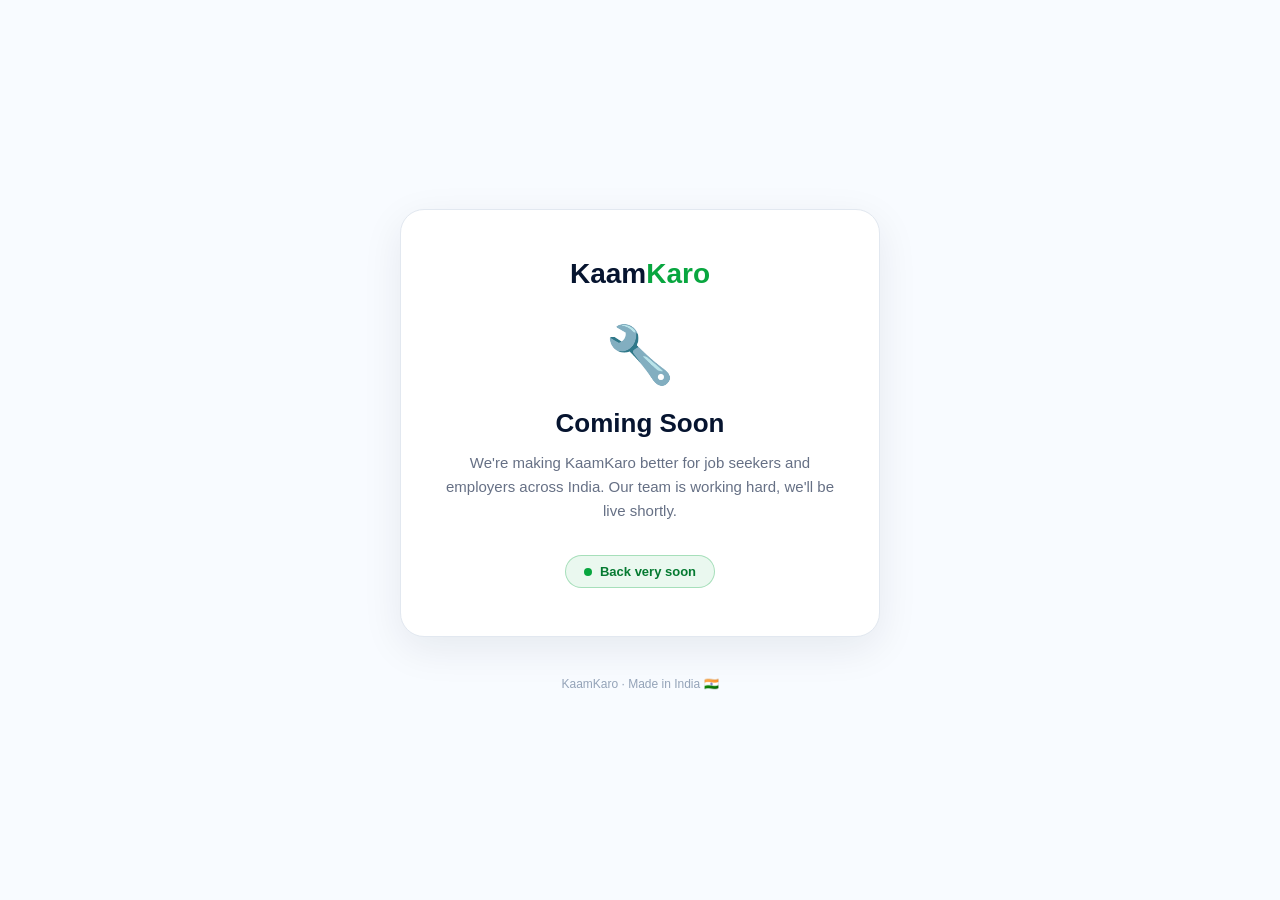
==== commit 31af68ab: "Update index.html" ====
--- a/index.html
+++ b/index.html
@@ -37,8 +37,8 @@
   <div class="card">
     <div class="logo">Kaam<span>Karo</span></div>
     <div class="icon">🔧</div>
-    <h1>We'll be back soon</h1>
-    <p>We're making KaamKaro better for job seekers and employers across India. Our team is working hard — we'll be back shortly.</p>
+    <h1>Coming Soon</h1>
+    <p>We're making KaamKaro better for job seekers and employers across India. Our team is working hard, we'll be live shortly.</p>
     <div class="badge"><div class="dot"></div> Back very soon</div>
   </div>
   <div class="footer">KaamKaro · Made in India 🇮🇳</div>
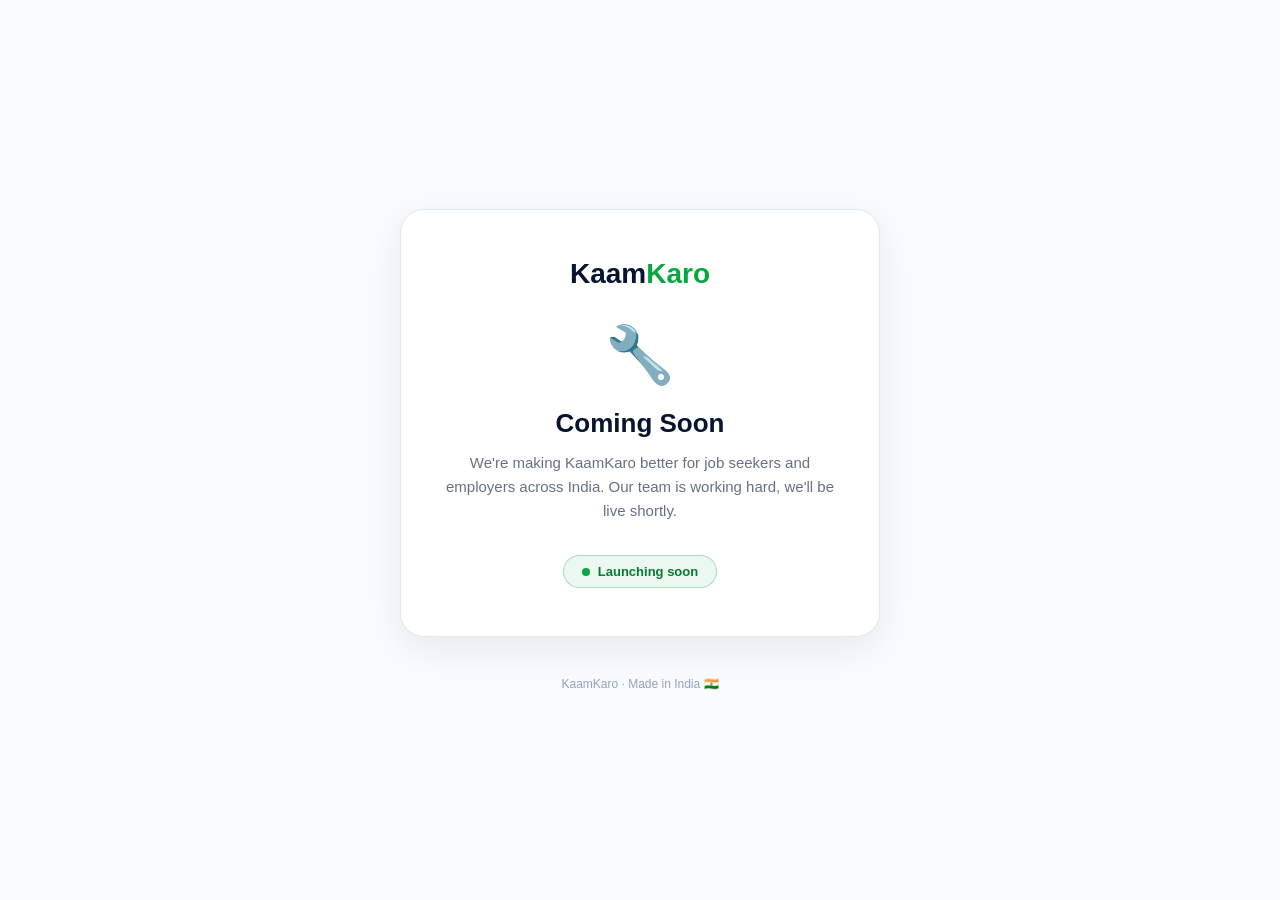
==== commit 9f38bbc1: "Update index.html" ====
--- a/index.html
+++ b/index.html
@@ -39,7 +39,7 @@
     <div class="icon">🔧</div>
     <h1>Coming Soon</h1>
     <p>We're making KaamKaro better for job seekers and employers across India. Our team is working hard, we'll be live shortly.</p>
-    <div class="badge"><div class="dot"></div> Back very soon</div>
+    <div class="badge"><div class="dot"></div> Launching soon</div>
   </div>
   <div class="footer">KaamKaro · Made in India 🇮🇳</div>
 </body>
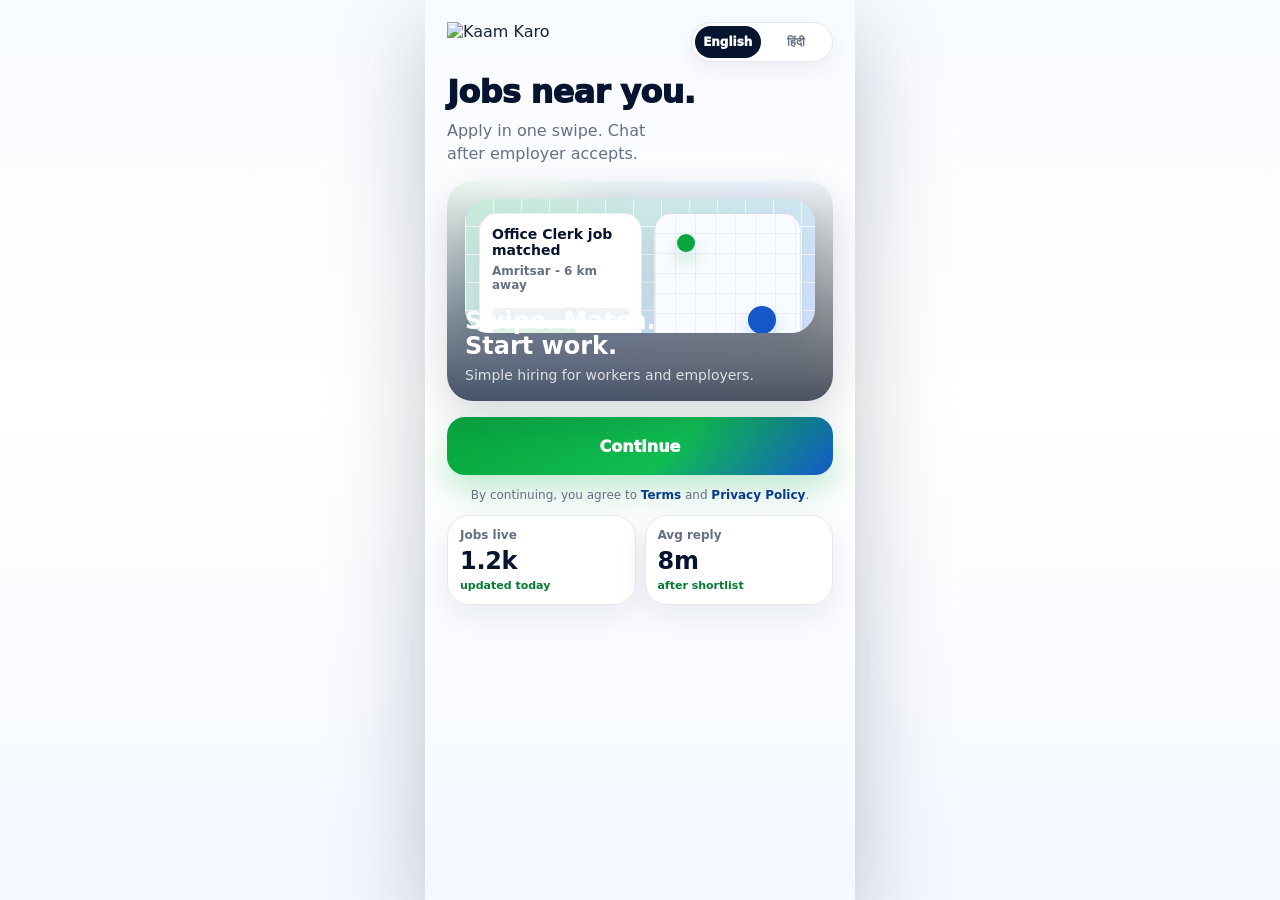
==== commit 8138758c: "Add files via upload" ====
--- a/index.html
+++ b/index.html
@@ -1,46 +1,495 @@
 <!doctype html>
 <html lang="en">
 <head>
-  <meta charset="UTF-8" />
-  <meta name="viewport" content="width=device-width, initial-scale=1" />
-  <title>KaamKaro — Under Maintenance</title>
-  <style>
-    *, *::before, *::after { box-sizing: border-box; margin: 0; padding: 0; }
-    body {
-      font-family: -apple-system, BlinkMacSystemFont, 'Segoe UI', sans-serif;
-      background: #f8fbff; color: #06142f;
-      min-height: 100vh; display: flex; flex-direction: column;
-      align-items: center; justify-content: center; padding: 24px;
-    }
-    .card {
-      background: #fff; border-radius: 24px; border: 1px solid #e2e8f0;
-      box-shadow: 0 12px 40px rgba(6,20,47,0.08);
-      padding: 48px 40px; max-width: 480px; width: 100%; text-align: center;
-    }
-    .logo { font-size: 28px; font-weight: 900; margin-bottom: 32px; }
-    .logo span { color: #08a63f; }
-    .icon { font-size: 56px; margin-bottom: 20px; }
-    h1 { font-size: 26px; font-weight: 900; margin-bottom: 12px; }
-    p { font-size: 15px; color: #667085; line-height: 1.6; margin-bottom: 32px; }
-    .badge {
-      display: inline-flex; align-items: center; gap: 8px;
-      background: #eaf8ef; border: 1px solid rgba(8,166,63,0.3);
-      border-radius: 999px; padding: 8px 18px;
-      font-size: 13px; font-weight: 700; color: #057a31;
-    }
-    .dot { width: 8px; height: 8px; border-radius: 50%; background: #08a63f; animation: pulse 1.5s infinite; }
-    @keyframes pulse { 0%,100%{opacity:1} 50%{opacity:.3} }
-    .footer { margin-top: 40px; font-size: 12px; color: #94a3b8; }
-  </style>
+  <meta charset="UTF-8">
+  <meta name="viewport" content="width=device-width, initial-scale=1">
+  <meta name="theme-color" content="#06142f">
+  <title>Kaam Karo</title>
+  <link rel="stylesheet" href="css/styles.css">
 </head>
 <body>
-  <div class="card">
-    <div class="logo">Kaam<span>Karo</span></div>
-    <div class="icon">🔧</div>
-    <h1>Coming Soon</h1>
-    <p>We're making KaamKaro better for job seekers and employers across India. Our team is working hard, we'll be live shortly.</p>
-    <div class="badge"><div class="dot"></div> Launching soon</div>
+  <svg aria-hidden="true" style="position:absolute;width:0;height:0;overflow:hidden">
+    <symbol id="i-home" viewBox="0 0 24 24"><path d="M3 10.5 12 3l9 7.5"/><path d="M5 9.5V21h14V9.5"/><path d="M9 21v-6h6v6"/></symbol>
+    <symbol id="i-search" viewBox="0 0 24 24"><circle cx="11" cy="11" r="7"/><path d="m20 20-3.5-3.5"/></symbol>
+    <symbol id="i-briefcase" viewBox="0 0 24 24"><path d="M10 6V5a2 2 0 0 1 2-2h0a2 2 0 0 1 2 2v1"/><rect x="3" y="6" width="18" height="14" rx="2"/><path d="M3 12h18"/><path d="M10 12v2h4v-2"/></symbol>
+    <symbol id="i-users" viewBox="0 0 24 24"><path d="M16 21v-2a4 4 0 0 0-4-4H7a4 4 0 0 0-4 4v2"/><circle cx="9.5" cy="7" r="4"/><path d="M22 21v-2a4 4 0 0 0-3-3.87"/><path d="M16 3.13a4 4 0 0 1 0 7.75"/></symbol>
+    <symbol id="i-message" viewBox="0 0 24 24"><path d="M21 15a4 4 0 0 1-4 4H8l-5 3V7a4 4 0 0 1 4-4h10a4 4 0 0 1 4 4z"/></symbol>
+    <symbol id="i-user" viewBox="0 0 24 24"><circle cx="12" cy="8" r="4"/><path d="M20 21a8 8 0 0 0-16 0"/></symbol>
+    <symbol id="i-chart" viewBox="0 0 24 24"><path d="M3 3v18h18"/><path d="m7 15 4-4 3 3 5-7"/></symbol>
+    <symbol id="i-bell" viewBox="0 0 24 24"><path d="M18 8a6 6 0 0 0-12 0c0 7-3 7-3 9h18c0-2-3-2-3-9"/><path d="M10 21h4"/></symbol>
+    <symbol id="i-plus" viewBox="0 0 24 24"><path d="M12 5v14"/><path d="M5 12h14"/></symbol>
+    <symbol id="i-menu" viewBox="0 0 24 24"><path d="M4 7h16"/><path d="M4 12h16"/><path d="M4 17h16"/></symbol>
+    <symbol id="i-shield" viewBox="0 0 24 24"><path d="M12 22s8-4 8-10V5l-8-3-8 3v7c0 6 8 10 8 10"/><path d="m9 12 2 2 4-5"/></symbol>
+    <symbol id="i-heart" viewBox="0 0 24 24"><path d="M20.8 4.6a5.5 5.5 0 0 0-7.8 0L12 5.6l-1-1a5.5 5.5 0 1 0-7.8 7.8l1 1L12 21l7.8-7.6 1-1a5.5 5.5 0 0 0 0-7.8z"/></symbol>
+    <symbol id="i-x" viewBox="0 0 24 24"><path d="M18 6 6 18"/><path d="m6 6 12 12"/></symbol>
+    <symbol id="i-flag" viewBox="0 0 24 24"><path d="M5 22V4"/><path d="M5 4h13l-2 5 2 5H5"/></symbol>
+    <symbol id="i-back" viewBox="0 0 24 24"><path d="M15 6 9 12l6 6"/><path d="M10 12h10"/></symbol>
+    <symbol id="i-phone" viewBox="0 0 24 24"><path d="M22 16.9v3a2 2 0 0 1-2.2 2 19.8 19.8 0 0 1-8.6-3.1 19.5 19.5 0 0 1-6-6A19.8 19.8 0 0 1 2.1 4.2 2 2 0 0 1 4.1 2h3a2 2 0 0 1 2 1.7c.1.9.3 1.7.6 2.5a2 2 0 0 1-.5 2.1L8 9.5a16 16 0 0 0 6.5 6.5l1.2-1.2a2 2 0 0 1 2.1-.5c.8.3 1.6.5 2.5.6a2 2 0 0 1 1.7 2z"/></symbol>
+    <symbol id="i-lock" viewBox="0 0 24 24"><rect x="4" y="11" width="16" height="10" rx="2"/><path d="M8 11V7a4 4 0 0 1 8 0v4"/></symbol>
+    <symbol id="i-trash" viewBox="0 0 24 24"><path d="M3 6h18"/><path d="M8 6V4h8v2"/><path d="M19 6l-1 15H6L5 6"/><path d="M10 11v6"/><path d="M14 11v6"/></symbol>
+    <symbol id="i-help" viewBox="0 0 24 24"><circle cx="12" cy="12" r="10"/><path d="M9.5 9a2.5 2.5 0 0 1 4.3 1.7c0 1.7-1.8 2.2-1.8 3.3"/><path d="M12 17h.01"/></symbol>
+    <symbol id="i-share" viewBox="0 0 24 24"><circle cx="18" cy="5" r="3"/><circle cx="6" cy="12" r="3"/><circle cx="18" cy="19" r="3"/><path d="m8.6 10.7 6.8-4.4"/><path d="m8.6 13.3 6.8 4.4"/></symbol>
+    <symbol id="i-logout" viewBox="0 0 24 24"><path d="M10 17l5-5-5-5"/><path d="M15 12H3"/><path d="M21 3v18h-8"/></symbol>
+  </svg>
+  <main class="phone app">
+    <header id="appHeader" class="app-header"></header>
+    <div id="appScroll" class="app-scroll">
+    <section id="landing" class="screen active hero">
+      <div class="topbar">
+        <div class="brand"><img class="brand-logo" src="assets/kaam-karo-logo.jpg" alt="Kaam Karo"></div>
+        <div class="lang-switch" aria-label="Language">
+          <button type="button" class="active" data-lang="en">English</button>
+          <button type="button" data-lang="hi">हिंदी</button>
+        </div>
+      </div>
+      <div class="hero-copy">
+        <h1 class="title" data-i18n="heroTitle">Jobs near you.</h1>
+        <p class="sub" data-i18n="heroSub">Apply in one swipe. Chat after employer accepts.</p>
+      </div>
+      <div class="hero-visual" aria-hidden="true">
+        <div class="work-scene">
+          <div class="scene-panel">
+            <b id="heroJobTitle">Clerk job matched</b>
+            <small id="heroJobMeta">Delhi - 2 km away</small>
+            <div class="scene-list mt"><span class="scene-line"></span><span class="scene-line short"></span></div>
+          </div>
+          <div class="scene-panel scene-map"></div>
+          <div class="scene-match"><span>Verified employer</span><span>Interested</span></div>
+        </div>
+        <div class="hero-card"><h2 data-i18n="heroVisual">Swipe. Match. Start work.</h2><p>Simple hiring for workers and employers.</p></div>
+      </div>
+      <button class="btn primary" data-go="otp" data-i18n="continue">Continue</button>
+      <div class="legal-line">By continuing, you agree to <button data-legal="terms">Terms</button> and <button data-legal="privacy">Privacy Policy</button>.</div>
+      <div class="metric-grid">
+        <div class="metric-card"><span>Jobs live</span><b>1.2k</b><small>updated today</small></div>
+        <div class="metric-card"><span>Avg reply</span><b>8m</b><small>after shortlist</small></div>
+      </div>
+    </section>
+
+    <section id="otp" class="screen">
+      <div class="header"><button class="icon" data-go="landing"><svg><use href="#i-back"></use></svg></button><div class="brand"><img class="brand-logo compact" src="assets/kaam-karo-logo.jpg" alt="Kaam Karo"></div></div>
+      <h1 class="title" data-i18n="enter_phone">Enter your phone number</h1>
+      <p class="sub">We will send a one-time password by SMS. This keeps your account safe and helps build trust for everyone on Kaam Karo.</p>
+      <label class="input mt"><span class="prefix">+91</span><input id="phoneInput" inputmode="tel" maxlength="10" placeholder="0000000000"></label>
+      <p class="small center mt">We'll never share your number.</p>
+      <div class="safe-note"><b>Safe</b><span>No spam. No public sharing. Your number is only used for login and trusted job updates.</span></div>
+      <button class="btn primary mt" data-send-otp data-i18n="send_otp">Send OTP</button>
+      <div class="legal-line">By continuing, you agree to <button data-legal="terms">Terms</button> and <button data-legal="privacy">Privacy Policy</button>.</div>
+    </section>
+
+    <section id="otpCode" class="screen">
+      <div class="header"><button class="icon" data-go="otp"><svg><use href="#i-back"></use></svg></button><div class="brand"><img class="brand-logo compact" src="assets/kaam-karo-logo.jpg" alt="Kaam Karo"></div></div>
+      <h1 class="title">Enter OTP</h1>
+      <p class="sub">We sent a 6 digit code to <b id="otpPhoneText">+91 98765 43210</b>.</p>
+      <label class="input mt"><input id="otpInput" inputmode="numeric" maxlength="6" placeholder="Enter 6 digit OTP"></label>
+      <button class="btn primary mt" data-verify-otp data-i18n="verify_otp">Verify & continue</button>
+      <div class="btn-row mt">
+        <button class="btn outline" data-change-number>Change number</button>
+        <button class="btn soft" data-resend-otp>Resend code</button>
+      </div>
+      <p class="small center mt">If the number is wrong, change it and send OTP again.</p>
+    </section>
+
+    <section id="role" class="screen">
+      <div class="header"><button class="icon" data-go="otpCode"><svg><use href="#i-back"></use></svg></button><div class="brand"><img class="brand-logo compact" src="assets/kaam-karo-logo.jpg" alt="Kaam Karo"></div><span class="tag">Choose path</span></div>
+      <h1 class="title">What do you want to do?</h1>
+      <p class="sub">Choose one. You can switch anytime from Menu.</p>
+      <button class="choice mt selected" data-go="workerBasic"><span class="ci"><svg><use href="#i-user"></use></svg></span><span><b data-i18n="find_work">Looking for work</b><br><span class="small">Swipe jobs. Get hired faster.</span></span></button>
+      <button class="choice mt" data-go="employerSetup"><span class="ci"><svg><use href="#i-briefcase"></use></svg></span><span><b data-i18n="hire_workers">Hiring workers</b><br><span class="small">Post a job. Get workers in minutes.</span></span></button>
+    </section>
+
+    <section id="workerBasic" class="screen">
+      <div class="header"><button class="icon" data-go="role"><svg><use href="#i-back"></use></svg></button><div class="brand"><img class="brand-logo compact" src="assets/kaam-karo-logo.jpg" alt="Kaam Karo"></div><span class="small">1/5</span></div>
+      <div class="progress"><span class="on"></span><span></span><span></span><span></span><span></span></div>
+      <h1 class="title" data-i18n="basic_details">Basic details</h1>
+      <p class="sub">This helps employers find you faster.</p>
+      <label class="input"><input id="workerName" placeholder="Aman Lalh"></label>
+      <label class="input mt"><select id="workerGender"><option value="">Gender</option><option>Male</option><option>Female</option><option>Other</option></select></label>
+      <label class="input mt"><input id="workerAge" inputmode="numeric" placeholder="25"></label>
+      <label class="input mt"><input id="workerCity" list="locationSuggestions" placeholder="City, district, state" data-location-input="workerBasic"></label>
+      <datalist id="locationSuggestions"></datalist>
+      <button class="btn primary mt" data-worker-basic>Continue</button>
+    </section>
+
+    <section id="workerWork" class="screen">
+      <div class="header"><button class="icon" data-go="workerBasic"><svg><use href="#i-back"></use></svg></button><div class="brand"><img class="brand-logo compact" src="assets/kaam-karo-logo.jpg" alt="Kaam Karo"></div><span class="small">2/5</span></div>
+      <div class="progress"><span class="on"></span><span class="on"></span><span></span><span></span><span></span></div>
+      <h1 class="title" data-i18n="job_type">Job type</h1>
+      <p class="sub">Choose up to TWO types of job you're looking for.</p>
+      <div class="search mt"><svg><use href="#i-search"></use></svg><input id="workSearch" placeholder="Search job title, e.g. clerk, driver, cashier, helper..."></div>
+      <button class="btn outline mt" data-add-job-type>+ Add Role</button>
+      <div class="panel mt">
+        <div class="review-row"><span>Selected Job Type</span><b id="jobTypeCounter">Show all on</b></div>
+        <div class="toolbar selected-skills" id="selectedJobTypes"></div>
+      </div>
+      <button class="choice mt selected" data-any-job><span class="ci">All</span><span><b>Show All Jobs</b><br><span class="small">On by default. Selecting a role turns this off.</span></span></button>
+      <div class="grid mt" id="workCategories"></div>
+      <button class="btn primary mt" data-go="workerSkills">Continue</button>
+    </section>
+
+    <section id="workerSkills" class="screen">
+      <div class="header"><button class="icon" data-go="workerWork"><svg><use href="#i-back"></use></svg></button><div class="brand"><img class="brand-logo compact" src="assets/kaam-karo-logo.jpg" alt="Kaam Karo"></div><span class="small">3/5</span></div>
+      <div class="progress"><span class="on"></span><span class="on"></span><span class="on"></span><span></span><span></span></div>
+      <h1 class="title" data-i18n="skills_experience">Skills & experience</h1>
+      <p class="sub">Add 2-3 skills to get better matches.</p>
+      <h3 class="mt">Suggested Skills</h3>
+      <div class="toolbar" id="skillChips"></div>
+      <div class="panel">
+        <div class="review-row"><span>Your Skills</span><b id="skillCounter">0 skills selected</b></div>
+        <div class="toolbar selected-skills" id="yourSkills"></div>
+      </div>
+      <h3 class="mt">Add Skill</h3>
+      <label class="input mt"><input id="manualSkill" placeholder="Type your skill..."></label>
+      <button class="btn outline mt" data-add-skill>+ Add Skill</button>
+      <h3 class="mt">Experience</h3>
+      <div class="grid">
+        <button class="choice selected" data-exp="Fresher"><span class="ci">0</span>Fresher</button>
+        <button class="choice" data-exp="1-2 years"><span class="ci">1</span>1-2 years</button>
+        <button class="choice" data-exp="2-5 years"><span class="ci">2</span>2-5 years</button>
+        <button class="choice" data-exp="5+ years"><span class="ci">5</span>5+ years</button>
+      </div>
+      <button class="btn primary mt" data-go="workerLocation">Continue</button>
+    </section>
+
+    <section id="workerLocation" class="screen">
+      <div class="header"><button class="icon" data-go="workerSkills"><svg><use href="#i-back"></use></svg></button><div class="brand"><img class="brand-logo compact" src="assets/kaam-karo-logo.jpg" alt="Kaam Karo"></div><span class="small">4/5</span></div>
+      <div class="progress"><span class="on"></span><span class="on"></span><span class="on"></span><span class="on"></span><span></span></div>
+      <h1 class="title" data-i18n="availability">Availability</h1>
+      <p class="sub">Clear availability helps employers select you faster.</p>
+      <div class="section-label">Flexible Option</div>
+      <button class="choice" data-flexible-availability><span class="ci">Flex</span><span><b>I'm open to any day and any time</b><br><span class="small">Flexible for all days and shifts.</span></span></button>
+      <div class="section-label">Start Availability</div>
+      <div class="grid" id="onboardStartOptions">
+        <button class="choice" data-onboard-start="Immediate"><span class="ci">OK</span>Immediate</button>
+        <button class="choice" data-onboard-start="On Demand"><span class="ci">Flex</span>On Demand</button>
+      </div>
+      <div class="section-label">Days</div>
+      <button class="choice" data-onboard-all-days><span class="ci">OK</span>Select All Days</button>
+      <div class="grid mt" id="onboardDays"></div>
+      <div class="section-label">Shift Preference</div>
+      <div class="toolbar" id="onboardShifts"><button class="chip" data-onboard-shift="Morning">Morning</button><button class="chip" data-onboard-shift="Afternoon">Afternoon</button><button class="chip" data-onboard-shift="Evening">Evening</button><button class="chip" data-onboard-shift="Anytime">Anytime</button></div>
+      <button class="btn primary mt" data-go="workerTrust">Continue</button>
+    </section>
+
+    <section id="workerTrust" class="screen">
+      <div class="header"><button class="icon" data-go="workerLocation"><svg><use href="#i-back"></use></svg></button><div class="brand"><img class="brand-logo compact" src="assets/kaam-karo-logo.jpg" alt="Kaam Karo"></div><span class="small">5/5</span></div>
+      <div class="progress"><span class="on"></span><span class="on"></span><span class="on"></span><span class="on"></span><span class="on"></span></div>
+      <h1 class="title">Build Trust and Get Hired</h1>
+      <p class="sub">Increase your chances of getting hired.</p>
+      <div class="panel"><span class="badge">Phone Verified</span><h3 class="mt">Verified</h3><p class="small">Your number is confirmed.</p></div>
+      <div class="panel"><span class="badge blue">Photo Verification Optional</span><h3 class="mt">Add a profile photo</h3><p class="small">Profiles with photos are more likely to get noticed.</p><button class="btn outline mt" data-go="verifyId">Upload Profile Photo</button><p class="small mt" id="photoStatus">Verified accounts may appear more prominently to employers.</p></div>
+      <div class="btn-row mt"><button class="btn outline" data-finish-worker>Skip for now</button><button class="btn primary" data-finish-worker>Continue</button></div>
+    </section>
+
+    <section id="verifyId" class="screen">
+      <div class="header"><button class="icon" data-go="workerTrust"><svg><use href="#i-back"></use></svg></button><span class="tag">Optional</span></div>
+      <h1 class="title">Profile Photo</h1>
+      <p class="sub">Take a clear photo of your face, head and shoulders. This is optional and does not block onboarding.</p>
+      <div class="panel"><video id="photoCamera" class="camera-preview" autoplay playsinline muted></video><input id="photoFile" type="file" accept="image/*" capture="user" style="display:none"><p class="small mt" id="photoCameraStatus">Camera opens first. If permission is blocked, you can continue without photo.</p></div>
+      <button class="btn primary mt" data-upload-photo>Take Photo</button>
+    </section>
+
+    <section id="verifyProgress" class="screen success">
+      <div class="success-icon"><svg><use href="#i-shield"></use></svg></div>
+      <h1 class="title">Photo added</h1>
+      <p class="sub center">Your profile can now show a Photo Verified badge.</p>
+      <button class="btn primary mt" data-finish-worker>Continue to jobs</button>
+    </section>
+
+    <section id="jobs" class="screen">
+      <div class="header"><button class="icon" data-go="menu"><svg><use href="#i-menu"></use></svg></button><div><b data-i18n="job_feed">Job Feed</b><p class="small" id="feedSub">Showing nearby options</p></div><button class="icon" data-go="notifications"><svg><use href="#i-bell"></use></svg></button></div>
+      <div class="search"><svg><use href="#i-search"></use></svg><input id="jobSearch" placeholder="Search city" data-i18n-placeholder="search_city"></div>
+      <button class="btn outline mt" data-add-city>Use City</button>
+      <div class="toolbar mt" id="selectedCityChip"></div>
+      <div class="toolbar" data-filter-group><button class="chip selected" data-filter="all" data-i18n="all">All</button><button class="chip" data-filter="near" data-i18n="near_me">Near Me</button><button class="chip" data-filter="remote" data-i18n="remote">Remote</button></div>
+      <div id="feedNotice" class="panel small">Showing nearby options.</div>
+      <div id="jobFeed"></div>
+    </section>
+
+    <section id="applied" class="screen success">
+      <div class="success-icon">Done</div>
+      <h1 class="title">Application sent</h1>
+      <p class="sub center">We'll notify you when the employer views your profile.</p>
+      <div class="steps"><div class="step"><b>1</b>Your application appears in the employer dashboard.</div><div class="step"><b>2</b>Employer accepts or rejects.</div><div class="step"><b>3</b>Accepted = match + chat.</div></div>
+    </section>
+
+    <section id="chat" class="screen">
+      <div class="header chat-detail-header"><button class="icon" data-chat-back><svg><use href="#i-back"></use></svg></button><div class="chat-title-block"><b id="chatTitle">Chat</b><p class="small" id="chatSub">Matched conversations</p></div><button class="icon" data-report="chat"><svg><use href="#i-flag"></use></svg></button></div>
+      <div class="chat-safety" id="chatSafety">Never pay money to get a job. <button data-report="chat">Report</button> suspicious messages.</div>
+      <div id="chatArea" class="chat-area"></div>
+      <div class="quick"><button data-quick="I am available">I am available</button><button data-quick="Please share location">Please share location</button></div>
+      <div class="chat-input"><input id="chatText" placeholder="Type a message"><button id="sendChat">&gt;</button></div>
+    </section>
+
+    <section id="search" class="screen">
+      <div class="header"><button class="icon" data-go="jobs"><svg><use href="#i-back"></use></svg></button><h3>Search jobs</h3><button class="icon" data-toast="Filters updated."><svg><use href="#i-search"></use></svg></button></div>
+      <div class="search"><svg><use href="#i-search"></use></svg><input id="manualSearch" placeholder="Try clerk, driver, cashier, helper"></div>
+      <div id="searchResults" class="list"></div>
+    </section>
+
+    <section id="applications" class="screen">
+      <div class="header"><button class="icon" data-go="jobs"><svg><use href="#i-back"></use></svg></button><h3>Applications</h3><span class="tag" id="matchedTag">0 matched</span></div>
+      <div id="workerApplications" class="list"></div>
+    </section>
+
+    <section id="employerSetup" class="screen">
+      <div class="header"><button class="icon" data-go="role"><svg><use href="#i-back"></use></svg></button><span class="tag">Business</span></div>
+      <h1 class="title">Set up your business</h1>
+      <p class="sub">This helps workers trust your job posts.</p>
+      <label class="input mt"><input id="businessName" placeholder="Business Name"></label>
+      <label class="input mt"><input id="contactName" placeholder="Your Name, e.g. Ramesh Sharma"></label>
+      <label class="input mt"><span class="prefix">+91</span><input id="businessPhone" placeholder="Auto-filled phone"></label>
+      <label class="input mt"><input id="businessLocation" placeholder="City, district, state" data-location-input="businessSetup"></label>
+      <label class="input mt"><select id="businessType"><option value="">Business type optional</option><option>Retail Shop</option><option>Office</option><option>Restaurant</option><option>Warehouse</option><option>Construction</option><option>Other</option></select></label>
+      <label class="input mt"><input id="businessTypeOther" placeholder="If Other, type here"></label>
+      <button class="btn primary mt" data-finish-employer>Continue</button>
+    </section>
+
+    <section id="employerDash" class="screen">
+      <div class="header"><button class="icon" data-go="menu"><svg><use href="#i-menu"></use></svg></button><div><b>Hiring Command Center</b><p class="small">Applications, jobs and matches</p></div><button class="icon" data-go="notifications"><svg><use href="#i-bell"></use></svg></button></div>
+      <div class="dash"><div class="dash-top"><div><div class="dash-eyebrow">Rick's active hiring</div><h2 class="dash-title" id="dashTitle">0 applicants waiting</h2></div><span class="dash-badge">Live</span></div><p>Accept good workers to create a match and open chat.</p><div class="dash-actions"><button class="btn primary" data-go="postJob"><svg><use href="#i-plus"></use></svg> Post job</button><button class="btn outline" data-go="employerJobDetail"><svg><use href="#i-users"></use></svg> View applicants</button></div></div>
+      <div class="metric-grid"><div class="metric-card" data-dashboard-target="new"><span>Interested</span><b id="metricInterested">0</b><small>new applications</small></div><div class="metric-card" data-dashboard-target="accepted"><span>Accepted</span><b id="metricAccepted">0</b><small>matched workers</small></div><div class="metric-card" data-go="employerJobs"><span>Open Jobs</span><b id="metricJobs">1</b><small>ready to hire</small></div><div class="metric-card" data-go="employerProfile"><span>Trust</span><b>New</b><small>employer badge</small></div></div>
+      <div class="list" id="dashJobs"></div>
+    </section>
+
+    <section id="employerJobDetail" class="screen">
+      <div class="header"><button class="icon" data-go="employerDash"><svg><use href="#i-back"></use></svg></button><div><b id="jobDetailTitle">Clerk Job</b><p class="small">Applicants for this role</p></div><button class="icon" data-go="postJob"><svg><use href="#i-plus"></use></svg></button></div>
+      <div class="panel"><span class="badge blue">Verified Employer</span><h2 id="jobDetailPay" class="mt">Rs 18,000/month</h2><p class="small" id="jobDetailMeta">Delhi - Full-time - Office</p></div>
+      <h3>Applicants</h3>
+      <div id="applicantList" class="list"></div>
+    </section>
+
+    <section id="workerProfileView" class="screen">
+      <div class="header"><button class="icon" data-go="employerJobDetail"><svg><use href="#i-back"></use></svg></button><span class="tag" id="profileStatus">Interested</span></div>
+      <div id="fullWorkerProfile"></div>
+      <div class="btn-row mt" id="workerProfileActions"><button class="btn danger" data-reject-current>Reject</button><button class="btn primary" data-accept-current>Accept & Chat</button></div>
+    </section>
+
+    <section id="postJob" class="screen">
+      <div class="header"><button class="icon" data-go="employerDash"><svg><use href="#i-back"></use></svg></button><span class="tag">Post Job</span></div>
+      <h1 class="title">Post a job</h1>
+      <p class="small">Free job stays live for 15 days. You can post 1 free job every 30 days.</p>
+      <label class="input"><input id="postTitle" placeholder="Chef, Nurse, Accountant, Driver"></label>
+      <div class="amount-row mt">
+        <label class="input"><span class="prefix">Rs</span><input id="postPayAmount" inputmode="numeric" placeholder="12000"></label>
+        <label class="input"><select id="postPayPeriod"><option>Per Month</option><option>Per Day</option><option>Per Week</option><option>Per Year</option></select></label>
+      </div>
+      <label class="input mt"><input id="postLocation" list="locationSuggestions" placeholder="City, district, state" data-location-input="postJob"></label>
+      <label class="input mt"><select id="postType"><option>Full Time</option><option>Part Time</option><option>Contract</option><option>Temporary</option><option>Internship</option></select></label>
+      <p class="desc-helper">Describe the work clearly so workers know what to expect.</p>
+      <label class="input mt"><textarea id="postDesc" maxlength="700" placeholder="Describe the work, timing, responsibilities..."></textarea></label>
+      <div class="desc-tools">
+        <span class="small">Quick add:</span>
+        <div class="toolbar">
+          <button class="chip" data-desc-chip="tasks">Daily tasks and responsibilities</button>
+          <button class="chip" data-desc-chip="shift">Shift timing and days</button>
+          <button class="chip" data-desc-chip="experience">Experience needed</button>
+          <button class="chip" data-desc-chip="location">Workplace location details</button>
+          <button class="chip" data-desc-chip="tools">Any tools or uniform required</button>
+        </div>
+        <span id="postDescCounter" class="desc-counter">0 / 15 words minimum</span>
+        <span id="postDescError" class="desc-error">Please add at least 15 words so workers understand the job clearly.</span>
+      </div>
+      <button class="btn primary mt" data-review-job>Continue</button>
+    </section>
+
+    <section id="jobVisibility" class="screen">
+      <div class="header"><button class="icon" data-go="postJob"><svg><use href="#i-back"></use></svg></button><span class="tag">Visibility</span></div>
+      <h1 class="title">Review Job Post</h1>
+      <div class="panel review-card">
+        <div class="review-row"><span>Job title</span><b id="reviewTitle">Clerk</b></div>
+        <div class="review-row"><span>Pay</span><b id="reviewPay">Rs 18000/month</b></div>
+        <div class="review-row"><span>Location</span><b id="reviewLocation">Delhi</b></div>
+        <div class="review-row"><span>Job type</span><b id="reviewType">Full-time</b></div>
+        <div><span class="small">Description preview</span><p class="review-desc" id="reviewDesc">Work details will appear here.</p></div>
+      </div>
+      <h3>Visibility choice</h3>
+      <div class="visibility-plans">
+        <button class="plan" data-visibility="free"><span class="plan-top"><b>Free Post</b><span class="plan-price">Rs 0</span></span><small>Normal visibility</small><small>Live for 15 days. One free post allowed every 30 days.</small></button>
+        <button class="plan boost" data-visibility="boost"><span class="plan-top"><b>Boost Post</b><span class="plan-price">&#8377;199</span></span><span class="rec-badge">Recommended &#128293;</span><span class="boost-list"><span>&#10003; 3x more visibility</span><span>&#10003; Appears first in job feed</span><span>&#10003; Faster responses</span></span><span class="visibility-note">&#8377;199 per job. Live for 28 days.</span><span class="visibility-note">Most employers choose this</span></button>
+      </div>
+      <span id="visibilityError" class="error-note">Please select a visibility option.</span>
+      <div class="panel small safety-confirm"><input id="jobRules" type="checkbox"><span>I confirm this job is genuine, lawful, non-misleading, and follows Kaam Karo's posting rules.<span class="safety-links"><button data-legal="guidelines">Job Posting Rules</button><a href="legal/acceptable-use-policy.html" target="_blank" rel="noopener">Acceptable Use Policy</a></span><span id="jobRulesError" class="error-note">Please confirm the job is genuine before publishing.</span></span></div>
+      <button id="publishJobBtn" class="btn primary mt" data-post-job disabled>Publish Job</button>
+    </section>
+
+    <section id="published" class="screen success">
+      <div class="success-icon">Done</div><h1 class="title" id="publishedTitle">Job is live</h1><p class="sub center" id="publishedSub">Workers can now apply. Applicants will appear in your dashboard.</p><button class="btn primary mt" data-go="employerDash">Dashboard</button>
+    </section>
+
+    <section id="applicants" class="screen">
+      <div class="header"><button class="icon" data-go="employerDash"><svg><use href="#i-back"></use></svg></button><h3>Talent</h3><span class="tag" id="talentCount">0</span></div>
+      <div id="allApplicants" class="list"></div>
+    </section>
+
+    <section id="employerJobs" class="screen">
+      <div class="header"><button class="icon" data-go="employerDash"><svg><use href="#i-back"></use></svg></button><h3>My Jobs</h3><button class="icon" data-go="postJob"><svg><use href="#i-plus"></use></svg></button></div>
+      <div id="employerJobsList" class="list"></div>
+    </section>
+
+    <section id="profile" class="screen">
+      <div class="header"><button class="icon" data-menu-back="true"><svg><use href="#i-back"></use></svg></button><h3>Worker Profile</h3><span class="tag">Find Work</span></div>
+      <div class="panel profile-hero"><span class="avatar" id="workerAvatar">AL</span><span class="grow"><h2 id="profileName">Aman Lalh</h2><p id="profileMeta">Delhi</p><p class="small">Available for work - Last active today</p></span></div>
+      <div class="panel profile-strength"><div class="review-row"><span>Profile Strength</span><b id="profileStrengthText">0%</b></div><div class="bar"><span id="profileStrengthBar" style="width:0%"></span><em id="profileStrengthStar" class="bar-star" style="left:0%">★</em></div><div id="photoBadgeSlot" class="mt"></div></div>
+      <button class="switch-cta mt" data-switch-mode="employer"><svg><use href="#i-briefcase"></use></svg> <span id="workerSwitchCta">Switch to Hiring</span></button>
+      <div class="toolbar" id="profileBadges"><span class="badge">Phone Verified</span><span class="badge blue">Profile Complete</span></div>
+      <div class="section-label">Work Profile</div>
+      <button class="profile-card" data-edit-profile="workerLocation"><span><span>Location</span><b id="workerProfileLocationText">Based in Brisbane, available for nearby opportunities</b></span><i class="arrow">></i></button>
+      <button class="profile-card" data-edit-profile="workerAge"><span><span>Age</span><b id="workerProfileAgeText">Age not added yet</b></span><i class="arrow">></i></button>
+      <button class="profile-card" data-edit-profile="workerGender"><span><span>Gender</span><b id="workerProfileGenderText">Optional</b></span><i class="arrow">></i></button>
+      <button class="profile-card" data-edit-profile="workerExperience"><span><span>Experience</span><b id="workerProfileExperienceText">2+ years experience in retail and customer-facing roles</b></span><i class="arrow">></i></button>
+      <button class="profile-card" data-edit-profile="workerWork"><span><span>Work Preferences</span><b id="workerProfileWorkText">Open to full-time and part-time roles</b></span><i class="arrow">></i></button>
+      <button class="profile-card" data-edit-profile="workerAvailability"><span><span>Availability</span><b id="workerProfileAvailabilityText">Available weekdays and weekend shifts</b></span><i class="arrow">></i></button>
+      <button class="profile-card" data-edit-profile="workerPay"><span><span>Preferred Pay</span><b id="workerProfilePayText">Open to any pay</b></span><i class="arrow">></i></button>
+      <button class="profile-card" data-edit-profile="workerSkills"><span><span>Skills</span><b id="workerProfileSkillsText">Cash handling, Data entry</b></span><i class="arrow">></i></button>
+      <div class="section-label">Settings</div>
+      <div class="settings-list">
+        <button class="settings-card" data-go="accountSettings"><span><span>Account</span><b>Account Settings</b></span><i class="arrow">></i></button>
+        <button class="settings-card" data-report="profile"><span><span>Support</span><b>Report a Problem</b></span><i class="arrow">></i></button>
+        <button class="settings-card" data-legal="guidelines"><span><span>Safety</span><b>Community Guidelines</b></span><i class="arrow">></i></button>
+        <button class="settings-card" data-logout><span><span>Session</span><b>Logout</b></span><i class="arrow">></i></button>
+      </div>
+    </section>
+
+    <section id="employerProfile" class="screen">
+      <div class="header"><button class="icon" data-menu-back="true"><svg><use href="#i-back"></use></svg></button><h3>Employer Profile</h3><span class="tag">Hiring</span></div>
+      <div class="panel profile-hero"><span class="avatar" id="employerAvatar">RS</span><span class="grow"><h2 id="employerProfileName">Rick Retail Store</h2><p id="employerProfileMeta">Brisbane</p></span></div>
+      <div class="toolbar" id="employerProfileBadges"><span class="badge blue">New Employer</span><span class="badge">Phone Verified</span></div>
+      <button class="switch-cta mt" data-switch-mode="worker"><svg><use href="#i-user"></use></svg> <span id="employerSwitchCta">Switch to Job Search</span></button>
+      <div class="section-label">Business Profile</div>
+      <button class="profile-card" data-edit-profile="businessName"><span><span>Business Name</span><b id="employerBusinessText">Rick Retail Store</b></span><i class="arrow">></i></button>
+      <button class="profile-card" data-edit-profile="contactPerson"><span><span>Contact Person</span><b id="employerContactText">Rick Sharma</b></span><i class="arrow">></i></button>
+      <button class="profile-card" data-edit-profile="employerLocation"><span><span>Location</span><b id="employerLocationText">Based in Brisbane</b></span><i class="arrow">></i></button>
+      <button class="profile-card" data-edit-profile="businessType"><span><span>Business Type</span><b id="employerTypeText">Retail Shop</b></span><i class="arrow">></i></button>
+      <div class="metric-grid profile-metrics">
+        <div class="metric-card"><span>Active Jobs</span><b id="employerOpenJobsView">1</b></div>
+        <div class="metric-card"><span>Total Applicants</span><b id="employerApplicantStatsView">0</b></div>
+      </div>
+      <div class="section-label">Settings</div>
+      <div class="settings-list">
+        <button class="settings-card" data-go="accountSettings"><span><span>Account</span><b>Account Settings</b></span><i class="arrow">></i></button>
+        <button class="settings-card" data-report="profile"><span><span>Support</span><b>Report a Problem</b></span><i class="arrow">></i></button>
+        <button class="settings-card" data-legal="guidelines"><span><span>Safety</span><b>Community Guidelines</b></span><i class="arrow">></i></button>
+        <button class="settings-card" data-logout><span><span>Session</span><b>Logout</b></span><i class="arrow">></i></button>
+      </div>
+    </section>
+
+    <section id="employerPublicProfile" class="screen">
+      <div class="header"><button class="icon" data-public-profile-back><svg><use href="#i-back"></use></svg></button><h3>Employer Profile</h3><button class="icon" data-report="profile"><svg><use href="#i-flag"></use></svg></button></div>
+      <div id="publicEmployerProfile"></div>
+    </section>
+
+    <section id="notifications" class="screen">
+      <div class="header"><button class="icon" data-menu-back="true"><svg><use href="#i-back"></use></svg></button><h3>Notifications</h3><button class="icon">OK</button></div>
+      <div class="list" id="notificationList"></div>
+    </section>
+
+    <section id="menu" class="screen">
+      <div class="header"><button class="icon" data-menu-back="true"><svg><use href="#i-back"></use></svg></button><span class="tag">Account</span></div>
+      <div class="menu-head"><img class="brand-logo" src="assets/kaam-karo-logo.jpg" alt="Kaam Karo"><h1 id="drawerName">Welcome back</h1><p id="drawerPhone">Secure phone login</p><div class="menu-status"><span>Verified</span><span>Safe</span><span>Support</span></div></div>
+      <div class="section-label">Support</div>
+      <div class="list">
+        <button class="menu-row" data-report="profile"><span class="ci"><svg><use href="#i-flag"></use></svg></span><span class="grow"><b>Report a Problem</b><small>Tell us about unsafe jobs, bugs or account issues</small></span></button>
+        <button class="menu-row" data-legal="guidelines"><span class="ci"><svg><use href="#i-shield"></use></svg></span><span class="grow"><b>Safety & Guidelines</b><small>Rules for safe work and trusted hiring</small></span></button>
+      </div>
+      <div class="section-label">Session</div>
+      <div class="list">
+        <button class="menu-row" data-logout><span class="ci"><svg><use href="#i-x"></use></svg></span><span class="grow"><b>Logout</b><small>Go back to phone login</small></span></button>
+      </div>
+      <div class="menu-foot">Bottom nav is for daily work. This drawer is only for account controls, support and safety.</div>
+    </section>
+
+    <section id="accountSettings" class="screen">
+      <div class="header"><button class="icon" data-menu-back="true"><svg><use href="#i-back"></use></svg></button><div><b data-i18n="settings">Account Settings</b><p class="small">Identity and role profiles</p></div><span class="tag">Global</span></div>
+      <div class="section-label">Account</div>
+      <button class="settings-card" data-edit-profile="accountName"><span><span>Name</span><b id="accountNameView">Aman Lalh</b></span><i class="arrow">></i></button>
+      <button class="settings-card" data-edit-profile="accountLocation"><span><span>Location</span><b id="accountLocationView">Brisbane</b></span><i class="arrow">></i></button>
+      <button class="settings-card" data-settings-modal="phone"><span class="settings-icon"><svg><use href="#i-phone"></use></svg></span><span class="grow"><span data-i18n="change_phone">Change Phone Number</span><b id="accountPhone">0000000000</b></span><i class="arrow">></i></button>
+      <button class="settings-card" data-settings-modal="notifications"><span class="settings-icon"><svg><use href="#i-bell"></use></svg></span><span class="grow"><span data-i18n="notifications">Notifications</span><b>Job matches, chat and updates</b></span><i class="arrow">></i></button>
+      <button class="settings-card" data-settings-modal="privacy"><span class="settings-icon"><svg><use href="#i-lock"></use></svg></span><span class="grow"><span data-i18n="privacy">Privacy</span><b>Location, selfie and profile visibility</b></span><i class="arrow">></i></button>
+      <button class="settings-card" data-settings-modal="faq"><span class="settings-icon"><svg><use href="#i-help"></use></svg></span><span class="grow"><span data-i18n="help">Help & FAQ</span><b>Common questions</b></span><i class="arrow">></i></button>
+      <button class="settings-card" data-settings-modal="refer"><span class="settings-icon"><svg><use href="#i-share"></use></svg></span><span class="grow"><span data-i18n="refer">Refer & Earn</span><b>Share Kaam Karo</b></span><i class="arrow">></i></button>
+      <button class="settings-card" data-logout><span class="settings-icon"><svg><use href="#i-logout"></use></svg></span><span class="grow"><span>Session</span><b data-i18n="logout">Logout</b></span><i class="arrow">></i></button>
+      <div class="section-label">Profiles</div>
+      <div class="settings-list">
+        <button class="settings-card" data-account-profile="worker"><span><span>Worker Profile</span><b id="workerAccountStatus">Not set up</b></span><i class="arrow">></i></button>
+        <button class="settings-card" data-account-profile="employer"><span><span>Employer Profile</span><b id="employerAccountStatus">Not set up</b></span><i class="arrow">></i></button>
+      </div>
+      <p class="small center">Using as: <span id="accountModeLine">Worker</span></p>
+      <div class="section-label">Danger</div>
+      <div class="panel danger-zone">
+        <span class="section-label">DANGER ZONE</span>
+        <h3 class="danger-title"><span class="settings-icon danger"><svg><use href="#i-trash"></use></svg></span><span data-i18n="delete_account">Delete Account</span></h3>
+        <p class="small">This will permanently delete your account, jobs, applications, and chats.</p>
+        <label><span class="small"><b>Why are you deleting your account? (optional)</b></span><select id="deleteReason"><option value="">Select reason</option><option>Found a job elsewhere</option><option>Not enough jobs in my area</option><option>Too many notifications</option><option>Other</option></select></label>
+        <label><span class="small"><b>Confirm your mobile number</b><br>Enter the same 10-digit number used for this account.</span><input id="deleteConfirmPhone" inputmode="numeric" maxlength="10" placeholder="0000000000"></label>
+        <span id="deletePhoneError" class="danger-helper"></span>
+        <button id="deleteAccountBtn" class="btn danger mt" data-delete-account disabled>Permanently Delete Account</button>
+      </div>
+    </section>
+
+    <section id="profileEdit" class="screen">
+      <div class="header profile-edit-header"><button class="icon" data-menu-back="true"><svg><use href="#i-back"></use></svg></button><div><b id="profileEditTitle">Edit profile</b><p class="small" id="profileEditHint">Keep this clear and professional.</p></div><button id="profileEditSaveTop" class="top-save" data-save-profile-edit disabled>Save</button></div>
+      <div id="profileEditBody" class="edit-stack"></div>
+    </section>
+
+    <section id="adminModeration" class="screen">
+      <div class="header"><button class="icon" data-menu-back="true"><svg><use href="#i-back"></use></svg></button><div><b>Admin Review</b><p class="small">Pending jobs sorted by risk score</p></div><span class="tag" id="adminPendingCount">0</span></div>
+      <div id="adminQueue" class="list"></div>
+      <h3>Audit logs</h3>
+      <div id="auditLogs" class="list"></div>
+    </section>
+
+    <section id="legal" class="screen">
+      <div class="header"><button class="icon" data-menu-back="true"><svg><use href="#i-back"></use></svg></button><span class="tag">Legal</span></div>
+      <h1 class="title" id="legalTitle">Terms & Conditions</h1>
+      <div class="panel small" id="legalBody"></div>
+    </section>
+
+    <section id="report" class="screen">
+      <div class="header"><button class="icon" data-menu-back="true"><svg><use href="#i-back"></use></svg></button><span class="tag">Safety</span></div>
+      <h1 class="title">Report a problem</h1>
+      <p class="sub">Tell us what happened. Reports help keep Kaam Karo safe.</p>
+      <div class="list">
+        <button class="list-row" data-report-reason="Fake job"><span class="tiny"><svg><use href="#i-flag"></use></svg></span><span class="grow">Fake job</span></button>
+        <button class="list-row" data-report-reason="Asking for money"><span class="tiny"><svg><use href="#i-flag"></use></svg></span><span class="grow">Asking for money</span></button>
+        <button class="list-row" data-report-reason="Wrong salary"><span class="tiny"><svg><use href="#i-flag"></use></svg></span><span class="grow">Wrong salary</span></button>
+        <button class="list-row" data-report-reason="Unsafe work"><span class="tiny"><svg><use href="#i-flag"></use></svg></span><span class="grow">Unsafe work</span></button>
+        <button class="list-row" data-report-reason="Sexual content"><span class="tiny"><svg><use href="#i-flag"></use></svg></span><span class="grow">Sexual content</span></button>
+        <button class="list-row" data-report-reason="Adult service"><span class="tiny"><svg><use href="#i-flag"></use></svg></span><span class="grow">Adult service</span></button>
+        <button class="list-row" data-report-reason="Drugs"><span class="tiny"><svg><use href="#i-flag"></use></svg></span><span class="grow">Drugs</span></button>
+        <button class="list-row" data-report-reason="Weapons"><span class="tiny"><svg><use href="#i-flag"></use></svg></span><span class="grow">Weapons</span></button>
+        <button class="list-row" data-report-reason="Harassment"><span class="tiny"><svg><use href="#i-flag"></use></svg></span><span class="grow">Harassment</span></button>
+        <button class="list-row" data-report-reason="Abusive language"><span class="tiny"><svg><use href="#i-flag"></use></svg></span><span class="grow">Abusive language</span></button>
+        <button class="list-row" data-report-reason="Illegal work"><span class="tiny"><svg><use href="#i-flag"></use></svg></span><span class="grow">Illegal work</span></button>
+        <button class="list-row" data-report-reason="Other"><span class="tiny"><svg><use href="#i-flag"></use></svg></span><span class="grow">Other</span></button>
+      </div>
+    </section>
+    </div>
+    <nav id="bottomNav" class="nav bottom-nav"></nav>
+  </main>
+  <div id="toast" class="toast" role="status" aria-live="polite"></div>
+  <div id="undoBar" class="undo-bar"><span id="undoText">Skipped job</span><button data-undo-swipe>Undo</button></div>
+  <div id="appModal" class="modal-backdrop" role="dialog" aria-modal="true">
+    <div class="modal-card">
+      <div class="review-row"><h3 id="modalTitle">Details</h3><button class="icon" data-close-modal>x</button></div>
+      <div id="modalBody" class="mt"></div>
+    </div>
   </div>
-  <div class="footer">KaamKaro · Made in India 🇮🇳</div>
+
+  <script src="https://cdn.jsdelivr.net/npm/@supabase/supabase-js@2"></script>
+  <script src="js/supabase.config.js"></script>
+  <script src="js/supabase.js"></script>
+  <script src="js/auth.js"></script>
+  <script src="js/profile.js"></script>
+  <script src="js/employer.js"></script>
+  <script src="js/location-autocomplete.js"></script>
+  <script src="js/jobs.js"></script>
+  <script src="js/applications.js"></script>
+  <script src="js/swipe-limits.js"></script>
+  <script src="js/chat.js"></script>
+  <script src="js/payments.js"></script>
+  <script src="js/main.js"></script>
 </body>
 </html>
+
--- a/css/styles.css
+++ b/css/styles.css
@@ -0,0 +1,1573 @@
+:root {
+  --ink: #06142f;
+  --text: #17243d;
+  --muted: #667085;
+  --line: #e2e8f0;
+  --bg: #f4f8ff;
+  --card: #ffffff;
+  --green: #08a63f;
+  --green-dark: #057a31;
+  --blue: #1457c8;
+  --blue-dark: #083a8c;
+  --amber: #f59e0b;
+  --red: #e5484d;
+  --shadow: 0 16px 42px rgba(6, 20, 47, .12);
+  --motion-fast: 120ms cubic-bezier(.2,.8,.2,1);
+  --motion-smooth: 180ms cubic-bezier(.2,.8,.2,1);
+  --motion-page: 220ms cubic-bezier(.2,.8,.2,1);
+  --app-bg: linear-gradient(180deg, #f8fbff 0%, #ffffff 45%, #f4f8ff 100%);
+  font-family: Inter, system-ui, -apple-system, BlinkMacSystemFont, "Segoe UI", "Noto Sans Devanagari", Arial, sans-serif;
+}
+
+* { box-sizing: border-box; }
+html { width: 100%; height: 100%; background: #f8fbff; overflow: hidden; overflow-x: hidden; }
+body {
+  margin: 0;
+  width: 100%;
+  height: 100%;
+  color: var(--text);
+  overflow: hidden;
+  overflow-x: hidden;
+  background: var(--app-bg);
+  display: block;
+}
+button, input, textarea, select { font: inherit; }
+button { cursor: pointer; -webkit-tap-highlight-color: transparent; }
+html, body, .phone, .app, .screen, .screen-body {
+  max-width: 100vw;
+}
+body, button, input, textarea, select {
+  overflow-wrap: break-word;
+}
+img, svg, video, canvas {
+  max-width: 100%;
+}
+
+.phone {
+  width: min(430px, 100vw);
+  max-width: 430px;
+  min-width: 0;
+  height: 100vh;
+  height: 100dvh;
+  margin: 0 auto;
+  margin-left: auto;
+  margin-right: auto;
+  left: auto;
+  right: auto;
+  position: relative;
+  overflow: hidden;
+  overflow-x: hidden;
+  background: var(--app-bg);
+  box-shadow: 0 30px 90px rgba(6, 20, 47, .24);
+}
+.app {
+  width: min(430px, 100vw);
+  max-width: 430px;
+  min-width: 0;
+  height: 100vh;
+  height: 100dvh;
+  margin: 0 auto;
+  margin-left: auto;
+  margin-right: auto;
+  left: auto;
+  right: auto;
+  position: relative;
+  overflow: hidden;
+  overflow-x: hidden;
+  background: var(--app-bg);
+}
+.phone::before {
+  content: "";
+  position: absolute;
+  top: 0;
+  left: 0;
+  right: 0;
+  height: env(safe-area-inset-top);
+  background: inherit;
+  z-index: 1;
+  pointer-events: none;
+}
+.app-header {
+  position: absolute;
+  top: 0;
+  left: 0;
+  right: 0;
+  min-height: 72px;
+  z-index: 50;
+  background: rgba(248, 251, 255, 0.96);
+  border-bottom: 1px solid rgba(226,232,240,.72);
+  backdrop-filter: blur(12px);
+  padding: calc(8px + env(safe-area-inset-top)) 22px 7px;
+  display: flex;
+  align-items: flex-end;
+}
+.app-header:empty { display: none; }
+.app-header .header {
+  width: 100%;
+  margin: 0;
+}
+.app-header .profile-edit-header > div {
+  min-width: 0;
+  flex: 1;
+  text-align: center;
+}
+.app-header .profile-edit-header > div b,
+.app-header .profile-edit-header > div p {
+  display: block;
+  overflow: hidden;
+  text-overflow: ellipsis;
+  white-space: nowrap;
+}
+.app-header .profile-edit-header .top-save {
+  margin-right: 0;
+  min-width: 48px;
+  text-align: right;
+  flex: none;
+}
+.app-scroll {
+  position: absolute;
+  top: 0;
+  left: 0;
+  right: 0;
+  bottom: 0;
+  overflow: hidden;
+  padding: 0;
+}
+.app.has-header .app-scroll { top: 72px; }
+.app.has-bottom-nav .app-scroll { bottom: calc(74px + env(safe-area-inset-bottom)); }
+.app-scroll::-webkit-scrollbar { display: none; }
+.screen {
+  position: absolute;
+  inset: 0;
+  width: 100%;
+  height: 100%;
+  min-height: 0;
+  padding: 0;
+  overflow: hidden;
+  overflow-x: hidden;
+  background: var(--app-bg);
+  opacity: 0;
+  pointer-events: none;
+  transform: translateX(100%);
+  transition: transform .28s cubic-bezier(.2,.85,.2,1), opacity .18s ease;
+}
+.screen::-webkit-scrollbar { display: none; }
+.screen.active { opacity: 1; pointer-events: auto; transform: translateX(0); transition: opacity var(--motion-page), transform var(--motion-page); }
+.screen.was-left { transform: translateX(-100%); }
+.screen.was-right { transform: translateX(100%); }
+.screen-body {
+  position: absolute;
+  top: 0;
+  left: 0;
+  right: 0;
+  bottom: 0;
+  height: auto;
+  overflow-y: auto;
+  overflow-x: hidden;
+  width: 100%;
+  padding: 22px 22px calc(110px + env(safe-area-inset-bottom));
+  -webkit-overflow-scrolling: touch;
+  touch-action: pan-y;
+  overscroll-behavior: contain;
+  scrollbar-width: none;
+}
+.screen-body::-webkit-scrollbar { display: none; }
+.screen.has-header .screen-body {
+  top: 0;
+  padding-top: 0;
+}
+.screen.has-nav .screen-body {
+  bottom: 0;
+  padding-bottom: 28px;
+}
+
+.topbar, .header {
+  display: flex;
+  align-items: center;
+  justify-content: space-between;
+  gap: 12px;
+  margin-bottom: 14px;
+}
+.app-header .chat-detail-header {
+  display: grid;
+  grid-template-columns: 44px minmax(0, 1fr) 44px;
+  align-items: center;
+  gap: 12px;
+}
+.app-header .chat-title-block {
+  min-width: 0;
+  text-align: center;
+}
+.app-header .chat-title-block b,
+.app-header .chat-title-block p {
+  display: block;
+  overflow: hidden;
+  text-overflow: ellipsis;
+  white-space: nowrap;
+  text-align: center;
+}
+.app-header .chat-detail-header .icon {
+  width: 44px;
+  height: 44px;
+  padding: 0;
+}
+.screen > .header { display: none; }
+.app-header .brand-logo.compact { width: clamp(88px, 28vw, 116px); }
+.app-header .small { white-space: nowrap; font-weight: 900; }
+.camera-preview {
+  width: 100%;
+  min-height: 260px;
+  border-radius: 22px;
+  background: #06142f;
+  object-fit: cover;
+  overflow: hidden;
+}
+.disabled-section {
+  opacity: .46;
+  pointer-events: auto;
+  filter: grayscale(.15);
+}
+.autocomplete-list { display: grid; gap: 8px; margin-top: 8px; }
+.avatar img { width: 100%; height: 100%; border-radius: inherit; object-fit: cover; display: block; }
+.star-active, .rating-star { color: #f59e0b; }
+.topbar { align-items: flex-start; }
+.brand { display: flex; align-items: center; min-width: 0; }
+.brand-logo { width: clamp(132px, 42vw, 174px); height: auto; display: block; object-fit: contain; }
+.brand-logo.compact { width: clamp(112px, 34vw, 134px); }
+.hero .brand-logo { width: clamp(152px, 48vw, 190px); }
+
+.icon {
+  width: 44px;
+  height: 44px;
+  border: 1px solid var(--line);
+  border-radius: 16px;
+  background: #fff;
+  color: var(--ink);
+  display: grid;
+  place-items: center;
+  font-weight: 950;
+  box-shadow: 0 8px 20px rgba(6, 20, 47, .055);
+  flex: none;
+}
+svg { width: 18px; height: 18px; stroke: currentColor; stroke-width: 2.25; fill: none; stroke-linecap: round; stroke-linejoin: round; }
+.app-header b { font-size: 21px; line-height: 1.08; font-weight: 900; color: var(--ink); }
+.app-header .small { font-size: 13px; line-height: 1.18; }
+.grow { flex: 1; }
+h1, h2, h3, p { margin-top: 0; }
+.title {
+  color: var(--ink);
+  font-size: 32px;
+  line-height: 1.04;
+  letter-spacing: -.7px;
+  font-weight: 950;
+  margin-bottom: 10px;
+}
+.sub { color: var(--muted); font-size: 16px; line-height: 1.44; margin-bottom: 0; }
+.small { color: var(--muted); font-size: 13px; line-height: 1.38; }
+.center { text-align: center; }
+.mt { margin-top: 16px; }
+.mb { margin-bottom: 16px; }
+.green { color: var(--green); }
+
+.lang-switch {
+  width: 142px;
+  min-height: 40px;
+  padding: 3px;
+  border: 1px solid var(--line);
+  border-radius: 999px;
+  background: #fff;
+  display: grid;
+  grid-template-columns: 1fr 1fr;
+  gap: 3px;
+  box-shadow: 0 8px 22px rgba(6, 20, 47, .06);
+  flex: none;
+}
+.lang-switch button { border: 0; border-radius: 999px; background: transparent; color: var(--muted); font-size: 12px; font-weight: 950; }
+.lang-switch button.active { background: var(--ink); color: #fff; }
+
+.hero { padding-top: 16px; display: flex; flex-direction: column; }
+.hero-copy { margin-top: 6px; }
+.hero-visual {
+  height: 220px;
+  margin: 16px 0 16px;
+  border-radius: 26px;
+  padding: 18px;
+  overflow: hidden;
+  position: relative;
+  background:
+    linear-gradient(180deg, rgba(6, 20, 47, .02), rgba(6, 20, 47, .72)),
+    radial-gradient(circle at 18% 18%, rgba(255,255,255,.85), rgba(255,255,255,0) 28%),
+    linear-gradient(135deg, #e6f7eb, #edf4ff 52%, #fff6df);
+  box-shadow: 0 18px 44px rgba(6, 20, 47, .16);
+}
+.hero-card {
+  position: absolute;
+  left: 18px;
+  right: 18px;
+  bottom: 18px;
+  color: #fff;
+}
+.hero-card h2 { color: #fff; margin: 0 0 7px; font-size: 24px; line-height: 1.08; }
+.hero-card p { color: rgba(255,255,255,.8); margin: 0; font-size: 14px; }
+html[lang="hi"] .hero-card h2 {
+  font-size: clamp(19px, 5.2vw, 22px);
+  line-height: 1.14;
+  max-width: 94%;
+}
+html[lang="hi"] .hero-visual {
+  height: 240px;
+}
+html[lang="hi"] .work-scene {
+  height: 118px;
+}
+html[lang="hi"] .scene-panel {
+  padding: 11px;
+}
+.float-mini {
+  position: absolute;
+  top: 20px;
+  left: 18px;
+  right: 18px;
+  display: grid;
+  grid-template-columns: 1fr 1fr;
+  gap: 10px;
+}
+.float-mini span {
+  min-height: 68px;
+  border-radius: 18px;
+  padding: 11px;
+  background: rgba(255,255,255,.93);
+  box-shadow: 0 14px 30px rgba(6, 20, 47, .12);
+  color: var(--ink);
+  font-size: 13px;
+  font-weight: 900;
+}
+.float-mini small { display: block; color: var(--muted); margin-top: 4px; font-weight: 800; }
+.work-scene {
+  position: absolute;
+  left: 18px;
+  right: 18px;
+  top: 18px;
+  height: 134px;
+  border-radius: 24px;
+  background:
+    linear-gradient(90deg, rgba(255,255,255,.82) 1px, transparent 1px),
+    linear-gradient(0deg, rgba(255,255,255,.72) 1px, transparent 1px),
+    linear-gradient(145deg, rgba(8,166,63,.2), rgba(11,95,255,.16)),
+    #f8fbff;
+  background-size: 28px 28px, 28px 28px, auto, auto;
+  box-shadow: 0 14px 30px rgba(6, 20, 47, .12);
+  overflow: hidden;
+  padding: 14px;
+  display: grid;
+  grid-template-columns: 1.05fr .95fr;
+  gap: 12px;
+}
+.scene-panel {
+  border: 1px solid rgba(6, 20, 47, .08);
+  border-radius: 18px;
+  padding: 12px;
+  background: #fff;
+  color: var(--ink);
+  box-shadow: 0 12px 28px rgba(6, 20, 47, .08);
+  min-width: 0;
+}
+.scene-panel b { display: block; font-size: 14px; line-height: 1.15; overflow-wrap: anywhere; }
+.scene-panel small { display: block; color: var(--muted); margin-top: 5px; font-size: 12px; font-weight: 800; }
+.scene-list { display: grid; gap: 8px; }
+.scene-line { height: 12px; border-radius: 999px; background: #edf2f7; }
+.scene-line.short { width: 62%; background: #dff4e7; }
+.scene-map {
+  min-height: 78px;
+  background:
+    linear-gradient(90deg, rgba(11,95,255,.08) 1px, transparent 1px),
+    linear-gradient(0deg, rgba(11,95,255,.08) 1px, transparent 1px),
+    #f8fbff;
+  background-size: 20px 20px;
+  position: relative;
+}
+.scene-map:before, .scene-map:after {
+  content: "";
+  position: absolute;
+  border-radius: 999px;
+}
+.scene-map:before {
+  width: 18px;
+  height: 18px;
+  left: 22px;
+  top: 20px;
+  background: var(--green);
+  box-shadow: 0 10px 18px rgba(8, 166, 63, .22);
+}
+.scene-map:after {
+  width: 28px;
+  height: 28px;
+  right: 24px;
+  bottom: 18px;
+  background: var(--blue);
+  box-shadow: 0 10px 18px rgba(11,95,255,.2);
+}
+.scene-match {
+  grid-column: 1 / -1;
+  display: flex;
+  align-items: center;
+  justify-content: space-between;
+  min-height: 34px;
+  padding: 8px 10px;
+  border-radius: 14px;
+  background: #eaf8ef;
+  color: var(--green-dark);
+  font-size: 12px;
+  font-weight: 950;
+}
+.scene-match span:last-child { color: var(--blue-dark); }
+
+.btn {
+  width: 100%;
+  min-height: 58px;
+  border: 0;
+  border-radius: 18px;
+  display: inline-flex;
+  align-items: center;
+  justify-content: center;
+  gap: 8px;
+  font-weight: 950;
+  transition: transform .14s ease, box-shadow .14s ease, opacity .14s ease;
+  text-align: center;
+}
+.btn:active { transform: scale(.975); transition-duration: var(--motion-fast); }
+.btn:disabled { opacity: .56; cursor: not-allowed; box-shadow: none; transform: none; }
+.primary { color: #fff; background: linear-gradient(135deg, var(--green), #10bd52 58%, var(--blue)); box-shadow: 0 16px 32px rgba(8, 166, 63, .24); }
+.outline { color: var(--green-dark); background: #fff; border: 1.5px solid rgba(8, 166, 63, .32); }
+.danger { color: var(--red); background: #fff1f2; border: 1px solid rgba(229,72,77,.16); }
+.soft { color: var(--blue-dark); background: #eef4ff; }
+.btn-row { display: grid; grid-template-columns: 1fr 1fr; gap: 10px; }
+.amount-row { display: grid; grid-template-columns: 1fr 132px; gap: 10px; }
+.range-grid { display: grid; grid-template-columns: repeat(2, minmax(0, 1fr)); gap: 10px; margin-top: 10px; }
+
+.legal-line { margin-top: 12px; color: var(--muted); font-size: 12px; line-height: 1.4; text-align: center; }
+.legal-line button { border: 0; background: transparent; color: var(--blue-dark); font-weight: 900; padding: 0; }
+
+.panel, .choice, .job-card, .list-row, .metric-card, .menu-row, .plan {
+  background: rgba(255,255,255,.96);
+  border: 1px solid var(--line);
+  border-radius: 22px;
+  box-shadow: 0 12px 32px rgba(6, 20, 47, .08);
+  transition: transform .14s ease, box-shadow .14s ease, border-color .14s ease, background .14s ease;
+}
+.choice:active, .list-row:active, .menu-row:active, .plan:active { transform: scale(.985); transition-duration: var(--motion-fast); }
+.panel { padding: 16px; margin: 14px 0; }
+.profile-hero { display: flex; align-items: center; gap: 14px; padding: 17px; }
+.avatar {
+  width: 58px;
+  height: 58px;
+  border-radius: 20px;
+  display: grid;
+  place-items: center;
+  background: linear-gradient(135deg, #eaf8ef, #eef4ff);
+  color: var(--green-dark);
+  font-weight: 950;
+  font-size: 20px;
+  border: 1px solid rgba(8,166,63,.16);
+  flex: none;
+}
+.profile-hero h2 { margin: 0 0 4px; font-size: 23px; line-height: 1.05; color: var(--ink); }
+.profile-hero p { margin: 0; color: var(--muted); font-size: 13px; font-weight: 850; }
+.profile-card, .settings-card {
+  width: 100%;
+  display: flex;
+  align-items: center;
+  justify-content: space-between;
+  gap: 14px;
+  padding: 16px 18px;
+  margin: 14px 0;
+  text-align: left;
+  color: var(--ink);
+  background: #fff;
+  border: 1px solid #e2e8f0;
+  border-radius: 22px;
+  box-shadow: 0 12px 32px rgba(6,20,47,.08);
+  transition: transform .14s ease, box-shadow .14s ease, border-color .14s ease;
+}
+.profile-card:active, .settings-card:active, .switch-cta:active { transform: scale(.985); transition-duration: var(--motion-fast); }
+.profile-card span, .settings-card span { display: block; color: var(--muted); font-size: 12px; font-weight: 950; letter-spacing: .03em; text-transform: uppercase; margin-bottom: 5px; }
+.profile-card b, .settings-card b { display: block; color: var(--ink); font-size: 15px; line-height: 1.35; font-weight: 900; }
+.profile-card .arrow, .settings-card .arrow { color: var(--muted); font-size: 22px; font-weight: 900; flex: none; }
+.switch-cta {
+  width: 100%;
+  min-height: 56px;
+  border: 1px solid #d8e4f2;
+  border-radius: 20px;
+  background: #f6faff;
+  color: var(--blue-dark);
+  display: flex;
+  align-items: center;
+  justify-content: center;
+  gap: 9px;
+  font-weight: 950;
+  box-shadow: 0 10px 24px rgba(6,20,47,.06);
+}
+.settings-list { display: grid; gap: 12px; margin-top: 8px; }
+.settings-card { margin: 0; min-height: 62px; }
+.settings-icon {
+  width: 18px;
+  height: 18px;
+  flex: none;
+  color: var(--muted);
+  margin-right: -2px;
+}
+.settings-icon svg {
+  width: 18px;
+  height: 18px;
+  display: block;
+  stroke: currentColor;
+  fill: none;
+  stroke-width: 2.2;
+  stroke-linecap: round;
+  stroke-linejoin: round;
+}
+.settings-icon.danger { color: var(--red); background: transparent; border: 0; }
+.top-save {
+  border: 0;
+  background: transparent;
+  color: var(--green-dark);
+  font-weight: 950;
+  font-size: 14px;
+  padding: 8px;
+}
+.top-save:disabled { color: var(--muted); opacity: .5; }
+.edit-stack { display: grid; gap: 14px; }
+.profile-edit-actions {
+  display: grid;
+  grid-template-columns: 1fr 1.35fr;
+  gap: 10px;
+  margin-top: 2px;
+}
+.profile-edit-actions .btn {
+  min-height: 52px;
+}
+.edit-card {
+  padding: 16px;
+  border-radius: 22px;
+  background: #fff;
+  border: 1px solid #e2e8f0;
+  box-shadow: 0 12px 32px rgba(6,20,47,.08);
+}
+.option-row {
+  width: 100%;
+  min-height: 54px;
+  display: flex;
+  align-items: center;
+  gap: 12px;
+  padding: 12px 14px;
+  border-radius: 18px;
+  border: 1px solid #e2e8f0;
+  background: #fff;
+  color: var(--ink);
+  text-align: left;
+  font-weight: 900;
+  transition: transform .14s ease, background .14s ease, border-color .14s ease;
+}
+.option-row:active { transform: scale(.97); }
+.option-row.selected { background: #f0faf4; border-color: rgba(8,166,63,.48); color: var(--green-dark); }
+.option-dot {
+  width: 22px;
+  height: 22px;
+  border-radius: 999px;
+  border: 2px solid #cbd5e1;
+  display: grid;
+  place-items: center;
+  color: #fff;
+  flex: none;
+  font-size: 12px;
+  font-weight: 950;
+}
+.option-row.selected .option-dot { border-color: var(--green); background: var(--green); }
+.edit-chip-row { display: flex; gap: 9px; flex-wrap: wrap; margin-top: 10px; }
+.edit-chip {
+  border: 1px solid #e2e8f0;
+  border-radius: 999px;
+  background: #fff;
+  min-height: 40px;
+  padding: 0 13px;
+  color: var(--ink);
+  font-weight: 900;
+  transition: transform .14s ease, background .14s ease, border-color .14s ease;
+}
+.edit-chip:active { transform: scale(.97); }
+.edit-chip.selected { background: #f0faf4; border-color: rgba(8,166,63,.48); color: var(--green-dark); }
+.skill-remove { padding-right: 10px; }
+.skill-remove span { color: var(--red); margin-left: 6px; }
+.input, .search {
+  min-height: 58px;
+  border: 1px solid var(--line);
+  border-radius: 20px;
+  background: #fff;
+  display: flex;
+  align-items: center;
+  gap: 10px;
+  padding: 0 14px;
+  box-shadow: 0 8px 22px rgba(6, 20, 47, .05);
+}
+.input input, .input textarea, .input select, .search input {
+  width: 100%;
+  border: 0;
+  outline: 0;
+  background: transparent;
+  color: var(--ink);
+  min-height: 54px;
+  font-size: 16px;
+}
+.input textarea { min-height: 104px; padding-top: 14px; resize: vertical; }
+.prefix { width: 58px; align-self: stretch; border-right: 1px solid var(--line); display: grid; place-items: center; font-weight: 950; color: var(--ink); flex: none; }
+.input:focus-within, .search:focus-within { border-color: rgba(8, 166, 63, .62); box-shadow: 0 0 0 4px rgba(8, 166, 63, .11), 0 8px 22px rgba(6, 20, 47, .05); }
+.location-autocomplete {
+  display: none;
+  width: 100%;
+  margin-top: 8px;
+  border: 1px solid var(--line);
+  border-radius: 18px;
+  background: #fff;
+  box-shadow: 0 12px 28px rgba(6, 20, 47, .1);
+  overflow: hidden;
+}
+.location-autocomplete.show { display: grid; }
+.location-autocomplete button {
+  width: 100%;
+  border: 0;
+  background: #fff;
+  color: var(--ink);
+  text-align: left;
+  padding: 12px 14px;
+  display: grid;
+  gap: 3px;
+}
+.location-autocomplete button + button { border-top: 1px solid var(--line); }
+.location-autocomplete button:active { background: #f8fafc; }
+.location-autocomplete b { font-size: 14px; line-height: 1.25; }
+.location-autocomplete small,
+.location-empty {
+  color: var(--muted);
+  font-size: 12px;
+  line-height: 1.35;
+}
+.location-empty { padding: 12px 14px; }
+.safe-note {
+  display: flex;
+  align-items: flex-start;
+  gap: 10px;
+  margin-top: 12px;
+  padding: 12px 14px;
+  border-radius: 18px;
+  background: #f4fbf7;
+  border: 1px solid rgba(8, 166, 63, .16);
+  color: var(--green-dark);
+  font-size: 13px;
+  line-height: 1.35;
+  font-weight: 850;
+}
+.safe-note b { width: 36px; height: 36px; border-radius: 50%; display: flex; align-items: center; justify-content: center; color: #fff; background: var(--green); flex: none; font-size: 11px; font-weight: 950; line-height: 1; overflow: hidden; }
+.applicant-actions { display: flex; gap: 12px; align-items: center; flex: none; }
+.applicant-actions .reject-btn, .applicant-actions .accept-btn { height: 50px; border-radius: 18px; font-size: 14px; font-weight: 950; }
+.applicant-actions .reject-btn { min-width: 54px; border: 1px solid var(--line); background: #fff; color: var(--ink); }
+.applicant-actions .accept-btn { min-width: 96px; border: 0; background: var(--green); color: #fff; }
+.list-row.accepted-applicant-card {
+  display: grid;
+  gap: 12px;
+  align-items: stretch;
+}
+.accepted-applicant-top {
+  display: flex;
+  align-items: center;
+  justify-content: space-between;
+  gap: 10px;
+  min-width: 0;
+}
+.accepted-applicant-top b {
+  min-width: 0;
+  overflow-wrap: break-word;
+}
+.accepted-applicant-meta {
+  display: grid;
+  gap: 4px;
+  color: var(--muted);
+  font-size: 13px;
+  line-height: 1.38;
+  min-width: 0;
+}
+.accepted-applicant-meta span {
+  min-width: 0;
+  overflow-wrap: break-word;
+}
+.accepted-applicant-actions {
+  display: flex;
+  flex-wrap: wrap;
+  gap: 10px;
+  min-width: 0;
+}
+.accepted-applicant-actions .reject-btn,
+.accepted-applicant-actions .accept-btn {
+  height: 48px;
+  min-width: 0;
+  flex: 1 1 92px;
+  border-radius: 17px;
+  font-size: 13px;
+  font-weight: 950;
+  white-space: nowrap;
+}
+.accepted-applicant-actions .reject-btn {
+  border: 1px solid var(--line);
+  background: #fff;
+  color: var(--ink);
+}
+.accepted-applicant-actions .accept-btn {
+  border: 0;
+  background: var(--green);
+  color: #fff;
+}
+
+.progress { display: flex; gap: 7px; margin: 2px 0 22px; }
+.progress span { height: 5px; flex: 1; border-radius: 999px; background: #dce6f2; }
+.progress .on { background: linear-gradient(90deg, var(--green), var(--blue)); }
+
+.grid { display: grid; grid-template-columns: repeat(2, minmax(0, 1fr)); gap: 12px; }
+.choice {
+  min-height: 78px;
+  padding: 13px;
+  border: 1px solid var(--line);
+  display: flex;
+  gap: 11px;
+  align-items: center;
+  color: var(--ink);
+  font-weight: 900;
+  text-align: left;
+  overflow-wrap: anywhere;
+}
+.choice.selected { background: #eaf8ef; border-color: rgba(8, 166, 63, .45); box-shadow: 0 0 0 4px rgba(8, 166, 63, .08); }
+.plan { width: 100%; padding: 14px; display: grid; gap: 8px; text-align: left; color: var(--ink); }
+.plan.selected { border-color: rgba(8, 166, 63, .5); background: #f2fbf5; box-shadow: 0 0 0 4px rgba(8, 166, 63, .08); }
+.plan-top { display: flex; justify-content: space-between; gap: 10px; align-items: center; }
+.plan-price { font-size: 20px; font-weight: 950; color: var(--green-dark); white-space: nowrap; }
+.plan small { color: var(--muted); font-weight: 800; line-height: 1.35; }
+.visibility-plans { display: grid; grid-template-columns: 1fr; gap: 12px; }
+.visibility-plans .plan {
+  min-height: 0;
+  padding: 18px;
+  border-radius: 24px;
+  align-items: start;
+  white-space: normal;
+  overflow: hidden;
+  background: #fff;
+  border-color: #e2e8f0;
+  box-shadow: 0 10px 24px rgba(6,20,47,.06);
+  transform: scale(1);
+  transition: transform .14s ease, box-shadow .14s ease, border-color .14s ease, background .14s ease;
+}
+.visibility-plans .plan:active { transform: scale(.97); }
+.visibility-plans .plan b { font-size: 18px; line-height: 1.15; }
+.visibility-plans .plan.boost {
+  background: #fff;
+  border-color: #e2e8f0;
+  box-shadow: 0 10px 24px rgba(6,20,47,.06);
+}
+.visibility-plans .plan.selected {
+  transform: scale(1.01);
+}
+.visibility-plans .plan:not(.boost).selected {
+  background: #f8fbff;
+  border-color: #b8c5d8;
+  box-shadow: 0 0 0 3px rgba(20,87,200,.06), 0 12px 26px rgba(6,20,47,.08);
+}
+.visibility-plans .plan.boost.selected {
+  background: #f0faf4;
+  border-color: #22c55e;
+  box-shadow: 0 0 0 4px rgba(34,197,94,.12), 0 14px 30px rgba(8,166,63,.16);
+}
+.rec-badge { width: max-content; max-width: 100%; border-radius: 999px; padding: 7px 10px; background: #dff8e8; color: var(--green-dark); font-size: 12px; font-weight: 950; }
+.visibility-note { color: var(--green-dark); font-size: 12px; font-weight: 900; }
+.review-card { display: grid; gap: 10px; }
+.review-row { display: flex; justify-content: space-between; gap: 12px; padding-bottom: 9px; border-bottom: 1px solid var(--line); }
+.review-row:last-child { border-bottom: 0; padding-bottom: 0; }
+.review-row span { color: var(--muted); font-size: 12px; font-weight: 900; }
+.review-row b { text-align: right; overflow-wrap: anywhere; }
+.review-desc { color: var(--text); line-height: 1.45; }
+.boost-list { display: grid; gap: 5px; margin-top: 2px; }
+.boost-list span { color: var(--text); font-size: 13px; font-weight: 850; overflow-wrap: anywhere; }
+.safety-confirm { display: flex; gap: 10px; align-items: flex-start; }
+.safety-confirm input { margin-top: 2px; width: 18px; height: 18px; flex: none; }
+.safety-confirm button { border: 0; background: transparent; color: var(--blue-dark); padding: 0; font-weight: 950; }
+.safety-links { display: grid; gap: 4px; margin-top: 6px; }
+.safety-links a, .safety-links button { width: max-content; max-width: 100%; }
+.error-note { display: none; margin-top: 8px; color: var(--red); font-size: 13px; font-weight: 900; }
+.ci {
+  width: 38px;
+  height: 38px;
+  border-radius: 13px;
+  display: grid;
+  place-items: center;
+  flex: none;
+  background: #eaf1ff;
+  color: var(--blue-dark);
+  font-weight: 950;
+}
+
+.toolbar { display: flex; gap: 9px; overflow-x: auto; padding: 3px 0 11px; margin: 12px -2px 0; scrollbar-width: none; }
+.toolbar::-webkit-scrollbar { display: none; }
+.chip {
+  flex: none;
+  min-height: 38px;
+  border-radius: 999px;
+  border: 1px solid var(--line);
+  background: #fff;
+  color: var(--ink);
+  padding: 0 13px;
+  font-size: 13px;
+  font-weight: 900;
+}
+.chip.selected, .chip.on { background: var(--green); color: #fff; border-color: var(--green); box-shadow: 0 10px 22px rgba(8, 166, 63, .18); }
+.chip.preset-selected { background: #eaf8ef; color: var(--green-dark); border-color: rgba(8, 166, 63, .38); opacity: .78; }
+.selected-skills { flex-wrap: wrap; overflow: visible; }
+.skill-pill { display: inline-flex; align-items: center; gap: 7px; animation: skillPop .16s ease-out; }
+.skill-pill span { opacity: .8; font-weight: 950; }
+@keyframes skillPop { from { transform: scale(.94); opacity: .25; } to { transform: scale(1); opacity: 1; } }
+
+.tag, .badge {
+  display: inline-flex;
+  align-items: center;
+  gap: 6px;
+  width: max-content;
+  border-radius: 999px;
+  padding: 7px 10px;
+  font-size: 12px;
+  font-weight: 950;
+  background: #eaf8ef;
+  color: var(--green-dark);
+}
+.badge.blue { background: #eaf1ff; color: var(--blue-dark); }
+.badge.amber { background: #fff7e8; color: #9a5d00; }
+.badge.red { background: #fff1f2; color: var(--red); }
+
+#jobs .header { margin-bottom: 10px; }
+#jobs .search { min-height: 48px; border-radius: 17px; }
+#jobs .search input { min-height: 44px; font-size: 15px; }
+#jobs [data-filter-group] { margin-top: 7px; padding-bottom: 5px; }
+#jobs [data-filter-group] .chip { min-height: 34px; padding: 0 11px; }
+#jobs #feedNotice { margin: 6px 0 8px; padding: 9px 12px; border-radius: 16px; }
+.swipe-limit-counter {
+  display: grid;
+  gap: 4px;
+  margin: 8px 0 10px;
+  padding: 10px 13px;
+  border: 1px solid rgba(226, 232, 240, .95);
+  border-radius: 18px;
+  background: rgba(255, 255, 255, .88);
+  box-shadow: 0 10px 22px rgba(6, 20, 47, .05);
+}
+.swipe-limit-counter span {
+  color: var(--ink);
+  font-size: 13px;
+  font-weight: 950;
+}
+.swipe-limit-counter.warning {
+  border-color: rgba(230, 162, 52, .28);
+  background: #fffaf0;
+}
+.cooldown-card {
+  display: grid;
+  gap: 10px;
+  padding: 18px;
+}
+.cooldown-card h3 {
+  margin: 0;
+}
+.cooldown-actions {
+  display: grid;
+  gap: 10px;
+  margin-top: 4px;
+}
+
+.swipe-stack { position: relative; min-height: 434px; margin-top: 0; padding-bottom: 18px; }
+.stack-card {
+  position: absolute;
+  left: 10px;
+  right: 10px;
+  top: 14px;
+  height: 274px;
+  border-radius: 24px;
+  background: linear-gradient(145deg, #eef4ff, #f7fbff);
+  border: 1px solid var(--line);
+  box-shadow: 0 10px 24px rgba(6, 20, 47, .06);
+  pointer-events: none;
+}
+.stack-card.second { transform: translateY(13px) scale(.965); opacity: .82; }
+.stack-card.third { transform: translateY(26px) scale(.93); opacity: .52; }
+.job-card { overflow: hidden; margin-top: 6px; border-radius: 24px; touch-action: pan-y; user-select: none; position: relative; z-index: 2; will-change: transform; box-shadow: 0 14px 34px rgba(6, 20, 47, .1); }
+.job-card:before {
+  position: absolute;
+  top: 18px;
+  z-index: 4;
+  border-radius: 999px;
+  padding: 9px 13px;
+  font-size: 13px;
+  font-weight: 950;
+  letter-spacing: .08em;
+  opacity: 0;
+  pointer-events: none;
+  transition: opacity .1s ease;
+}
+.job-card:after {
+  content: "";
+  position: absolute;
+  inset: 0;
+  opacity: 0;
+  pointer-events: none;
+  transition: opacity .12s ease;
+}
+.job-card.swipe-like { transform: translateX(16px) rotate(2.2deg) scale(1.01); box-shadow: 0 0 0 5px rgba(8,166,63,.12), 0 14px 34px rgba(6, 20, 47, .1); border-color: rgba(8,166,63,.34); }
+.job-card.swipe-like:after { opacity: 1; background: linear-gradient(90deg, rgba(8,166,63,.2), rgba(8,166,63,.04)); }
+.job-card.swipe-like:before { content: "APPLY"; right: 18px; opacity: 1; color: var(--green-dark); background: rgba(234,248,239,.94); border: 1px solid rgba(8,166,63,.3); }
+.job-card.swipe-skip { transform: translateX(-16px) rotate(-2.2deg) scale(.99); box-shadow: 0 0 0 5px rgba(229,72,77,.1), 0 14px 34px rgba(6, 20, 47, .1); border-color: rgba(229,72,77,.28); }
+.job-card.swipe-skip:after { opacity: 1; background: linear-gradient(270deg, rgba(229,72,77,.18), rgba(229,72,77,.04)); }
+.job-card.swipe-skip:before { content: "SKIP"; left: 18px; opacity: 1; color: var(--red); background: rgba(255,241,242,.94); border: 1px solid rgba(229,72,77,.22); }
+.job-hero {
+  min-height: 142px;
+  padding: 14px;
+  display: flex;
+  flex-direction: column;
+  justify-content: space-between;
+  color: #fff;
+  background:
+    linear-gradient(180deg, rgba(6, 20, 47, .02), rgba(6, 20, 47, .92)),
+    linear-gradient(135deg, #1e3a2d, #0c1937 62%, #3b2a1e);
+}
+.job-hero h2 { color: #fff; font-size: 23px; line-height: 1.05; margin: 6px 0 5px; overflow-wrap: anywhere; }
+.job-hero p { color: rgba(255,255,255,.9); margin: 0; font-weight: 850; }
+.job-meta { padding: 12px 14px 11px; display: grid; gap: 7px; }
+.pay { color: #fff; font-size: 34px; font-weight: 950; letter-spacing: 0; line-height: 1; }
+.job-hook { color: rgba(255,255,255,.92); font-size: 13px; font-weight: 900; }
+.trust-line { display: inline-flex; align-items: center; width: max-content; max-width: 100%; border-radius: 999px; padding: 7px 10px; color: var(--green-dark); background: #eaf8ef; font-size: 12px; font-weight: 950; }
+.meta { display: flex; gap: 8px; flex-wrap: wrap; color: var(--muted); font-size: 13px; }
+.job-meta .small {
+  display: -webkit-box;
+  -webkit-line-clamp: 2;
+  -webkit-box-orient: vertical;
+  overflow: hidden;
+  line-height: 1.42;
+}
+.swipe { display: flex; justify-content: center; gap: 22px; margin-top: 12px; margin-bottom: 8px; position: relative; z-index: 3; }
+.circle { width: 62px; height: 62px; border-radius: 50%; border: 0; background: #fff; box-shadow: 0 12px 26px rgba(6, 20, 47, .11); font-size: 23px; font-weight: 950; transition: transform .14s ease, box-shadow .14s ease; }
+.circle:active { transform: scale(.95); }
+.circle svg { width: 25px; height: 25px; stroke-width: 3; }
+.circle.danger-action { color: var(--red); border: 1px solid rgba(229,72,77,.18); box-shadow: 0 14px 30px rgba(229,72,77,.13); }
+.circle.like-action { color: var(--green); border: 1px solid rgba(8,166,63,.2); box-shadow: 0 14px 30px rgba(8,166,63,.15); }
+.red-t { color: var(--red); }
+.gold { color: var(--amber); }
+.gn { color: var(--green); }
+.swipe-labels { display: none; }
+.report-link { display: block; width: max-content; margin: 0 auto; border: 0; background: transparent; color: var(--muted); font-size: 12px; font-weight: 900; }
+.job-card .report-link { margin: 0; justify-self: start; }
+
+.nav {
+  height: 68px;
+  border: 1px solid rgba(222, 231, 241, .86);
+  border-radius: 24px;
+  background: rgba(255,255,255,.94);
+  backdrop-filter: blur(10px);
+  display: grid;
+  grid-template-columns: repeat(4, 1fr);
+  box-shadow: 0 16px 36px rgba(6,20,47,0.12);
+}
+.bottom-nav {
+  position: absolute;
+  left: 0;
+  right: 0;
+  bottom: 0;
+  height: calc(74px + env(safe-area-inset-bottom));
+  padding-bottom: env(safe-area-inset-bottom);
+  z-index: 100;
+  border-radius: 24px 24px 0 0;
+  background: rgba(255,255,255,0.96);
+  border: 1px solid #e2e8f0;
+  border-bottom: 0;
+  box-shadow: 0 14px 32px rgba(6,20,47,0.11);
+}
+.nav button { border: 0; background: transparent; color: var(--muted); display: grid; place-items: center; gap: 2px; font-size: 11px; font-weight: 850; padding: 6px 3px 5px; }
+.nav b { width: 27px; height: 27px; display: grid; place-items: center; border-radius: 11px; color: currentColor; }
+.nav svg { width: 21px; height: 21px; }
+.nav .active { color: var(--green-dark); }
+.nav .active b { background: #e6f7ec; box-shadow: inset 0 0 0 1px rgba(8, 166, 63, .18); }
+.nav .nav-badge { min-width: 17px; height: 17px; border-radius: 999px; display: inline-grid; place-items: center; padding: 0 5px; margin-left: 4px; background: var(--red); color: #fff; font-size: 10px; font-weight: 950; }
+
+.list { display: grid; gap: 10px; margin-top: 12px; }
+#dashJobs, #employerJobsList, #applicantList, #allApplicants, #workerApplications, #notificationList { padding-bottom: 18px; }
+.list-row {
+  width: 100%;
+  padding: 14px;
+  display: flex;
+  align-items: center;
+  gap: 12px;
+  text-align: left;
+  border: 1px solid var(--line);
+  color: var(--text);
+  border-radius: 22px;
+  min-height: 76px;
+}
+.tiny {
+  width: 48px;
+  height: 48px;
+  border-radius: 16px;
+  display: grid;
+  place-items: center;
+  flex: none;
+  background: #eaf8ef;
+  color: var(--green-dark);
+  font-weight: 950;
+}
+.status-text { color: var(--green); font-size: 13px; font-weight: 950; white-space: nowrap; }
+.status-pill { border-radius: 999px; padding: 6px 9px; font-size: 11px; font-weight: 950; }
+.status-interested { background: #fff7e8; color: #9a5d00; }
+.status-viewed { background: #eaf1ff; color: var(--blue-dark); }
+.status-accepted { background: #eaf8ef; color: var(--green-dark); }
+.status-matched { background: #eaf8ef; color: var(--green-dark); }
+.status-hired { background: #eaf8ef; color: var(--green-dark); }
+.status-rejected { background: #fff1f2; color: var(--red); }
+.status-approved { background: #eaf8ef; color: var(--green-dark); }
+.status-pending_review { background: #fff7e8; color: #9a5d00; }
+.status-removed { background: #fff1f2; color: var(--red); }
+.risk-score { color: var(--red); font-weight: 950; }
+.flag-list { display: flex; flex-wrap: wrap; gap: 7px; margin-top: 10px; }
+.policy-links { display: flex; flex-wrap: wrap; gap: 8px; margin-top: 10px; }
+.policy-links a { color: var(--blue-dark); font-size: 12px; font-weight: 950; text-decoration: none; }
+.admin-actions { display: grid; grid-template-columns: repeat(2, minmax(0, 1fr)); gap: 8px; margin-top: 12px; }
+.admin-actions .btn { min-height: 44px; border-radius: 14px; font-size: 13px; }
+
+.success { text-align: center; padding-top: 58px; }
+.success-icon {
+  width: 104px;
+  height: 104px;
+  border-radius: 50%;
+  display: grid;
+  place-items: center;
+  margin: 0 auto 22px;
+  color: #fff;
+  background: linear-gradient(135deg, var(--green), #10bd52 52%, var(--blue));
+  box-shadow: 0 22px 45px rgba(8, 166, 63, .28);
+  font-size: 42px;
+  font-weight: 950;
+}
+.steps { display: grid; gap: 11px; margin: 18px 0; text-align: left; }
+.step { display: flex; align-items: flex-start; gap: 10px; color: var(--muted); font-size: 14px; }
+.step b { width: 25px; height: 25px; border-radius: 50%; display: grid; place-items: center; flex: none; color: #fff; background: var(--green); font-size: 12px; }
+
+.dash {
+  padding: 15px;
+  border-radius: 24px;
+  color: #fff;
+  background:
+    linear-gradient(135deg, rgba(6, 20, 47, .96), rgba(15, 62, 139, .96) 55%, rgba(8, 166, 63, .92)),
+    #06142f;
+  box-shadow: 0 24px 54px rgba(6, 20, 47, .24);
+  overflow: hidden;
+  position: relative;
+}
+.dash:after { content: ""; position: absolute; width: 170px; height: 170px; right: -78px; top: -76px; border-radius: 999px; background: rgba(255,255,255,.12); }
+.dash > * { position: relative; z-index: 1; }
+.dash-top { display: flex; align-items: flex-start; justify-content: space-between; gap: 12px; margin-bottom: 12px; }
+.dash-eyebrow { color: rgba(255,255,255,.68); font-size: 10px; font-weight: 950; letter-spacing: .08em; text-transform: uppercase; margin-bottom: 5px; }
+.dash-title { color: #fff; font-size: 24px; line-height: 1.05; font-weight: 950; letter-spacing: -.3px; margin: 0; }
+.dash-badge { flex: none; border-radius: 999px; padding: 8px 10px; background: rgba(255,255,255,.14); color: #fff; font-size: 12px; font-weight: 950; border: 1px solid rgba(255,255,255,.18); }
+.dash p { color: rgba(255,255,255,.82); }
+.dash-actions { display: grid; grid-template-columns: 1fr 1fr; gap: 10px; margin-top: 12px; }
+.dash-actions .btn { min-height: 46px; border-radius: 15px; }
+.dash-actions .outline { color: #fff; background: rgba(255,255,255,.14); border-color: rgba(255,255,255,.24); }
+.metric-grid { display: grid; grid-template-columns: repeat(2, minmax(0, 1fr)); gap: 9px; margin-top: 11px; }
+.hero > .metric-grid { display: none; }
+.metric-card { padding: 12px; }
+.profile-metrics .metric-card { padding: 15px 16px; border-radius: 20px; }
+.profile-metrics .metric-card span { font-size: 12px; color: #667085; }
+.profile-metrics .metric-card b { font-size: 24px; color: var(--ink); }
+.metric-card.wide { grid-column: 1 / -1; }
+.metric-card span { display: block; color: var(--muted); font-size: 12px; font-weight: 900; margin-bottom: 7px; }
+.metric-card b { display: block; color: var(--ink); font-size: 24px; line-height: 1; letter-spacing: -.3px; }
+.metric-card small { display: block; color: var(--green-dark); font-size: 11px; font-weight: 900; margin-top: 6px; }
+.pipeline { display: grid; gap: 9px; margin-top: 14px; }
+.pipeline-row { display: grid; grid-template-columns: 92px 1fr 44px; gap: 10px; align-items: center; color: var(--muted); font-size: 12px; font-weight: 900; }
+.pipeline-row em { font-style: normal; }
+.bar { height: 9px; border-radius: 999px; background: #e8eef6; overflow: visible; position: relative; }
+.bar span { display: block; height: 100%; border-radius: inherit; background: var(--green); transition: width .22s ease; }
+.bar-star { position: absolute; top: 50%; transform: translate(-50%, -50%); font-size: 14px; line-height: 1; filter: drop-shadow(0 2px 4px rgba(6,20,47,.16)); }
+.bar i { display: block; height: 100%; border-radius: inherit; background: linear-gradient(90deg, var(--green), var(--blue)); }
+.investor-note { border: 1px solid rgba(20, 87, 200, .13); background: linear-gradient(180deg, #fff, #f8fbff); border-radius: 20px; padding: 15px; margin-top: 14px; box-shadow: 0 10px 28px rgba(6, 20, 47, .06); }
+.investor-note b { display: block; color: var(--ink); margin-bottom: 6px; }
+
+.menu-head {
+  padding: 18px;
+  border-radius: 26px;
+  background: linear-gradient(135deg, rgba(6,20,47,.96), rgba(15,62,139,.95)), #06142f;
+  color: #fff;
+  box-shadow: 0 22px 46px rgba(6,20,47,.22);
+  margin-bottom: 14px;
+}
+.menu-head .brand-logo { width: 154px; background: #fff; border-radius: 14px; padding: 6px 8px; margin-bottom: 14px; }
+.menu-head h1 { color: #fff; margin: 0 0 6px; font-size: 28px; line-height: 1.05; }
+.menu-head p { color: rgba(255,255,255,.76); margin: 0; font-size: 13px; line-height: 1.4; }
+.menu-status { display: grid; grid-template-columns: repeat(3, 1fr); gap: 8px; margin-top: 14px; }
+.menu-status span { border-radius: 14px; padding: 9px 6px; background: rgba(255,255,255,.12); border: 1px solid rgba(255,255,255,.14); text-align: center; color: rgba(255,255,255,.84); font-size: 11px; font-weight: 900; }
+.menu-row { width: 100%; min-height: 64px; display: flex; align-items: center; gap: 13px; padding: 12px 14px; text-align: left; color: var(--ink); }
+.menu-row small { display: block; color: var(--muted); font-size: 12px; font-weight: 750; margin-top: 2px; }
+.menu-foot { margin-top: 14px; padding: 13px; border-radius: 18px; background: #f7fbff; border: 1px solid var(--line); color: var(--muted); font-size: 12px; line-height: 1.4; font-weight: 800; }
+.section-label { margin: 16px 0 8px; color: var(--muted); font-size: 12px; font-weight: 950; letter-spacing: .02em; text-transform: uppercase; }
+.danger-zone { border-color: #f4c7c7; background: #fff7f7; border-radius: 24px; padding: 20px; display: grid; gap: 12px; }
+.danger-zone input,
+.danger-zone select { width: 100%; height: 56px; border-radius: 18px; border: 1px solid var(--line); background: #fff; padding: 0 14px; font: inherit; font-size: 16px; outline: 0; }
+.danger-zone .danger-helper { color: var(--red); min-height: 18px; font-size: 12px; font-weight: 850; }
+.badge.muted { background: #f8fafc; color: var(--muted); border: 1px solid var(--line); }
+button.badge { cursor: pointer; font: inherit; }
+.desc-tools { display: grid; gap: 10px; margin-top: 10px; }
+.desc-helper { margin: 14px 0 0; font-size: 13px; color: var(--muted); font-weight: 750; }
+.desc-counter { font-size: 12px; color: var(--muted); font-weight: 800; }
+.desc-error { display: none; color: var(--red); font-size: 12px; font-weight: 850; }
+.danger-title { margin: 0; display: flex; align-items: center; gap: 12px; }
+
+#chat .screen-body { overflow: hidden; padding: 0 22px; }
+.chat-safety { padding: 12px 14px; border-radius: 14px; background: #fff7e8; border: 1px solid rgba(245,158,11,.28); color: #8a5600; font-size: 13px; font-weight: 850; margin: 0; }
+.chat-safety button { border: 0; background: transparent; padding: 0; color: #8a5600; font-weight: 950; text-decoration: underline; }
+.chat-area { position: absolute; left: 22px; right: 22px; top: 58px; bottom: 126px; display: flex; flex-direction: column; gap: 12px; margin: 0; overflow-y: auto; overflow-x: hidden; padding: 4px 0 14px; -webkit-overflow-scrolling: touch; }
+#chat.chat-no-composer .chat-area { bottom: 0; }
+.msg { max-width: 82%; padding: 12px 14px; border-radius: 18px; font-size: 14px; line-height: 1.35; animation: msgIn .16s ease both; }
+.msg small { display: block; margin-top: 5px; opacity: .72; font-size: 10px; font-weight: 850; }
+.msg.left { align-self: flex-start; background: #eef2f7; }
+.msg.right { align-self: flex-end; background: var(--green); color: #fff; }
+.msg.tight { margin-top: -7px; }
+.msg.mid { border-top-left-radius: 12px; }
+.msg.right.mid { border-top-left-radius: 18px; border-top-right-radius: 12px; }
+.date-sep { align-self: center; color: var(--muted); font-size: 12px; font-weight: 950; margin: 6px 0 2px; }
+.typing { align-self: flex-start; color: var(--muted); font-size: 13px; font-weight: 850; padding: 4px 8px; }
+.new-msg-indicator { align-self: center; border: 1px solid var(--line); background: #fff; color: var(--green-dark); border-radius: 999px; padding: 7px 12px; font-size: 12px; font-weight: 950; }
+.msg a { color: inherit; font-weight: 950; }
+#chat .header [data-report="chat"] { color: var(--red); }
+#chat .header [data-report="chat"] svg { stroke: currentColor; }
+@keyframes msgIn { from { opacity: 0; transform: translateY(4px); } to { opacity: 1; transform: translateY(0); } }
+.conversation-row .unread { min-width: 22px; height: 22px; border-radius: 999px; display: grid; place-items: center; background: var(--green); color: #fff; font-size: 11px; font-weight: 950; }
+.quick { position: absolute; left: 22px; right: 22px; bottom: 66px; display: flex; gap: 8px; flex-wrap: nowrap; overflow-x: auto; overflow-y: hidden; padding: 2px 0 8px; scrollbar-width: none; }
+.quick::-webkit-scrollbar { display: none; }
+.quick button { border: 1px solid var(--line); background: #fff; border-radius: 999px; min-height: 36px; padding: 0 10px; font-size: 12px; font-weight: 850; }
+.quick button { white-space: nowrap; flex: 0 0 auto; }
+.chat-input { position: absolute; left: 22px; right: 22px; bottom: 8px; transform: none; width: auto; display: flex; gap: 10px; z-index: 50; }
+.chat-input input { flex: 1; height: 50px; border: 1px solid var(--line); border-radius: 999px; padding: 0 16px; outline: 0; box-shadow: 0 8px 22px rgba(6, 20, 47, .06); }
+.chat-input button { width: 50px; height: 50px; border: 0; border-radius: 50%; color: #fff; background: var(--green); font-weight: 950; display: grid; place-items: center; padding: 0; font-size: 24px; line-height: 1; }
+
+.toast {
+  position: fixed;
+  left: 50%;
+  bottom: 104px;
+  transform: translateX(-50%) translateY(12px);
+  width: min(360px, calc(100vw - 40px));
+  background: var(--ink);
+  color: #fff;
+  border-radius: 16px;
+  padding: 12px 14px;
+  font-size: 13px;
+  font-weight: 850;
+  opacity: 0;
+  pointer-events: none;
+  transition: opacity .18s ease, transform .18s ease;
+  z-index: 40;
+  box-shadow: var(--shadow);
+}
+.toast.show { opacity: 1; transform: translateX(-50%) translateY(0); }
+.modal-backdrop {
+  position: fixed;
+  inset: 0;
+  z-index: 140;
+  display: none;
+  align-items: flex-end;
+  justify-content: center;
+  background: rgba(6, 20, 47, .28);
+  padding: 18px;
+}
+.modal-backdrop.show { display: flex; }
+.modal-card {
+  width: min(390px, 100%);
+  max-height: 78vh;
+  overflow-y: auto;
+  border-radius: 26px;
+  background: #fff;
+  border: 1px solid var(--line);
+  box-shadow: var(--shadow);
+  padding: 18px;
+}
+
+@media (prefers-reduced-motion: no-preference) {
+  .modal-backdrop.show .modal-card { animation: modalIn var(--motion-smooth) both; }
+  .toast.show { animation: toastIn var(--motion-smooth) both; }
+  .chip,
+  .badge,
+  .status-pill,
+  .nav button,
+  .btn,
+  .choice,
+  .plan,
+  .list-row,
+  .settings-card,
+  .profile-card,
+  .switch-cta,
+  .circle,
+  .quick button,
+  .chat-input button {
+    transition: transform var(--motion-fast), box-shadow var(--motion-smooth), background-color var(--motion-smooth), border-color var(--motion-smooth), color var(--motion-smooth), opacity var(--motion-fast);
+  }
+}
+
+@keyframes modalIn {
+  from { opacity: 0; transform: translateY(10px) scale(.985); }
+  to { opacity: 1; transform: translateY(0) scale(1); }
+}
+
+@keyframes toastIn {
+  from { opacity: 0; transform: translateX(-50%) translateY(12px) scale(.985); }
+  to { opacity: 1; transform: translateX(-50%) translateY(0) scale(1); }
+}
+
+@media (prefers-reduced-motion: reduce) {
+  *,
+  *::before,
+  *::after {
+    animation-duration: .01ms !important;
+    animation-iteration-count: 1 !important;
+    scroll-behavior: auto !important;
+    transition-duration: .01ms !important;
+  }
+}
+.profile-strength { margin: 12px 0; }
+.profile-strength .bar { margin-top: 8px; }
+.undo-bar {
+  position: fixed;
+  left: 50%;
+  bottom: calc(84px + env(safe-area-inset-bottom));
+  transform: translateX(-50%);
+  z-index: 120;
+  display: none;
+  gap: 10px;
+  align-items: center;
+  width: min(386px, calc(100vw - 44px));
+  padding: 11px 14px;
+  border-radius: 18px;
+  background: #06142f;
+  color: #fff;
+  box-shadow: var(--shadow);
+  font-size: 13px;
+  font-weight: 850;
+}
+.undo-bar.show { display: flex; }
+.undo-bar button { margin-left: auto; border: 0; border-radius: 999px; padding: 8px 12px; background: #fff; color: var(--ink); font-weight: 950; }
+
+@media (max-width: 360px) {
+  .app-header { padding-left: 16px; padding-right: 16px; }
+  .screen-body { padding-left: 16px; padding-right: 16px; }
+  .topbar { gap: 8px; padding-bottom: 14px; }
+  .brand-logo { width: 124px; }
+  .hero .brand-logo { width: 146px; }
+  .lang-switch { width: 132px; }
+  .lang-switch button { font-size: 11px; }
+  .title { font-size: 31px; }
+  .sub { font-size: 15px; }
+  .swipe-stack { min-height: 420px; padding-bottom: 16px; }
+  .job-hero { min-height: 132px; }
+  .pay { font-size: 31px; }
+  .job-hero h2 { font-size: 22px; }
+  .circle { width: 58px; height: 58px; }
+  .hero-visual { height: 210px; margin-top: 14px; }
+  .work-scene { gap: 8px; padding: 12px; }
+  .scene-panel { padding: 10px; }
+  .hero-card h2 { font-size: 23px; }
+  .grid { gap: 9px; }
+  .choice { padding: 11px 10px; }
+  .metric-card b { font-size: 24px; }
+  .pipeline-row { grid-template-columns: 78px 1fr 34px; }
+}
+
+@supports (text-wrap: balance) {
+  .title,
+  .sub,
+  .hero-card h2,
+  .hero-card p,
+  .choice b,
+  .job-hero h2,
+  .dash-title {
+    text-wrap: balance;
+  }
+}
+
+@media (max-width: 430px) {
+  .phone,
+  .app {
+    width: 100vw;
+    max-width: 100vw;
+    min-width: 0;
+    box-shadow: none;
+  }
+  .title {
+    font-size: clamp(27px, 7.4vw, 32px);
+    overflow-wrap: anywhere;
+  }
+  .sub {
+    font-size: clamp(14px, 4vw, 16px);
+    overflow-wrap: anywhere;
+  }
+  .app-header b {
+    font-size: clamp(18px, 5.2vw, 21px);
+  }
+  .app-header .small,
+  .chat-title-block p {
+    white-space: normal;
+    overflow-wrap: anywhere;
+  }
+  .header > h3,
+  .topbar h3 {
+    min-width: 0;
+    overflow-wrap: anywhere;
+  }
+  .panel,
+  .choice,
+  .job-card,
+  .list-row,
+  .metric-card,
+  .menu-row,
+  .plan,
+  .profile-card,
+  .settings-card,
+  .edit-card {
+    min-width: 0;
+    max-width: 100%;
+  }
+  .choice,
+  .list-row,
+  .profile-card,
+  .settings-card,
+  .menu-row {
+    align-items: center;
+  }
+  .choice b,
+  .choice .small,
+  .list-row b,
+  .list-row .small,
+  .profile-card b,
+  .settings-card b,
+  .review-row b,
+  .metric-card b {
+    overflow-wrap: anywhere;
+  }
+  .btn,
+  .chip,
+  .plan,
+  .circle,
+  .icon {
+    max-width: 100%;
+  }
+  .btn-row,
+  .dash-actions,
+  .admin-actions {
+    grid-template-columns: repeat(2, minmax(0, 1fr));
+  }
+  .amount-row {
+    grid-template-columns: minmax(0, 1fr) minmax(104px, 34%);
+  }
+  .bottom-nav {
+    left: max(10px, env(safe-area-inset-left));
+    right: max(10px, env(safe-area-inset-right));
+    bottom: max(0px, env(safe-area-inset-bottom));
+    border-radius: 22px 22px 0 0;
+  }
+  .nav {
+    grid-template-columns: repeat(4, minmax(0, 1fr));
+  }
+  .nav button {
+    min-width: 0;
+    font-size: clamp(10px, 2.8vw, 11px);
+  }
+  .nav span {
+    max-width: 100%;
+    overflow: hidden;
+    text-overflow: ellipsis;
+    white-space: nowrap;
+  }
+  .chat-area,
+  .quick,
+  .chat-input {
+    left: 16px;
+    right: 16px;
+  }
+  #chat .screen-body {
+    padding-left: 16px;
+    padding-right: 16px;
+  }
+  .accepted-applicant-actions .reject-btn,
+  .accepted-applicant-actions .accept-btn {
+    flex-basis: calc(50% - 5px);
+  }
+  .accepted-applicant-actions .reject-btn:last-child {
+    flex-basis: 100%;
+  }
+}
+
+@media (max-width: 375px) {
+  .app-header {
+    min-height: 68px;
+    padding-left: 18px;
+    padding-right: 18px;
+  }
+  .app.has-header .app-scroll {
+    top: 68px;
+  }
+  .screen-body {
+    padding: 18px 18px calc(104px + env(safe-area-inset-bottom));
+  }
+  .icon {
+    width: 42px;
+    height: 42px;
+    border-radius: 15px;
+  }
+  .app-header .chat-detail-header {
+    grid-template-columns: 42px minmax(0, 1fr) 42px;
+  }
+  .app-header .chat-detail-header .icon {
+    width: 42px;
+    height: 42px;
+  }
+  .grid,
+  .range-grid,
+  .metric-grid {
+    gap: 9px;
+  }
+  .choice,
+  .profile-card,
+  .settings-card,
+  .edit-card,
+  .panel,
+  .plan {
+    padding: 13px;
+  }
+  .hero-card {
+    padding: 16px;
+  }
+  .hero-card h2 {
+    font-size: clamp(21px, 6.2vw, 24px);
+  }
+  html[lang="hi"] .hero-card h2 {
+    font-size: clamp(18px, 5.3vw, 21px);
+    line-height: 1.16;
+  }
+  .job-hero {
+    padding: 17px;
+  }
+  .pay {
+    font-size: clamp(28px, 9vw, 34px);
+  }
+  .job-hero h2 {
+    font-size: clamp(20px, 6.3vw, 23px);
+  }
+  .swipe-stack {
+    min-height: 390px;
+  }
+  .circle {
+    width: 58px;
+    height: 58px;
+  }
+  .chat-safety {
+    font-size: 12px;
+    padding: 10px 12px;
+  }
+}
+
+@media (max-width: 340px) {
+  .app-header {
+    padding-left: 14px;
+    padding-right: 14px;
+  }
+  .screen-body {
+    padding-left: 14px;
+    padding-right: 14px;
+  }
+  .title {
+    font-size: 26px;
+  }
+  .sub {
+    font-size: 14px;
+  }
+  .small {
+    font-size: 12px;
+  }
+  .brand-logo {
+    width: 116px;
+  }
+  .brand-logo.compact {
+    width: 102px;
+  }
+  .hero .brand-logo {
+    width: 136px;
+  }
+  .lang-switch {
+    width: 120px;
+    height: 34px;
+    padding: 3px;
+  }
+  .lang-switch button {
+    font-size: 10px;
+  }
+  .btn {
+    min-height: 48px;
+    border-radius: 16px;
+    padding-left: 12px;
+    padding-right: 12px;
+  }
+  .btn-row,
+  .dash-actions,
+  .admin-actions,
+  .amount-row {
+    grid-template-columns: 1fr;
+  }
+  .grid {
+    grid-template-columns: 1fr;
+  }
+  .metric-grid,
+  .profile-metrics {
+    grid-template-columns: 1fr;
+  }
+  .pipeline-row {
+    grid-template-columns: 1fr;
+    gap: 6px;
+  }
+  .pipeline-row em {
+    text-align: left;
+  }
+  .menu-status {
+    grid-template-columns: 1fr;
+  }
+  .profile-hero {
+    align-items: flex-start;
+  }
+  .avatar {
+    width: 52px;
+    height: 52px;
+    font-size: 18px;
+  }
+  .chat-area,
+  .quick,
+  .chat-input {
+    left: 14px;
+    right: 14px;
+  }
+  .msg {
+    max-width: 88%;
+    font-size: 13px;
+  }
+  .nav b {
+    width: 25px;
+    height: 25px;
+  }
+  .nav svg {
+    width: 19px;
+    height: 19px;
+  }
+}
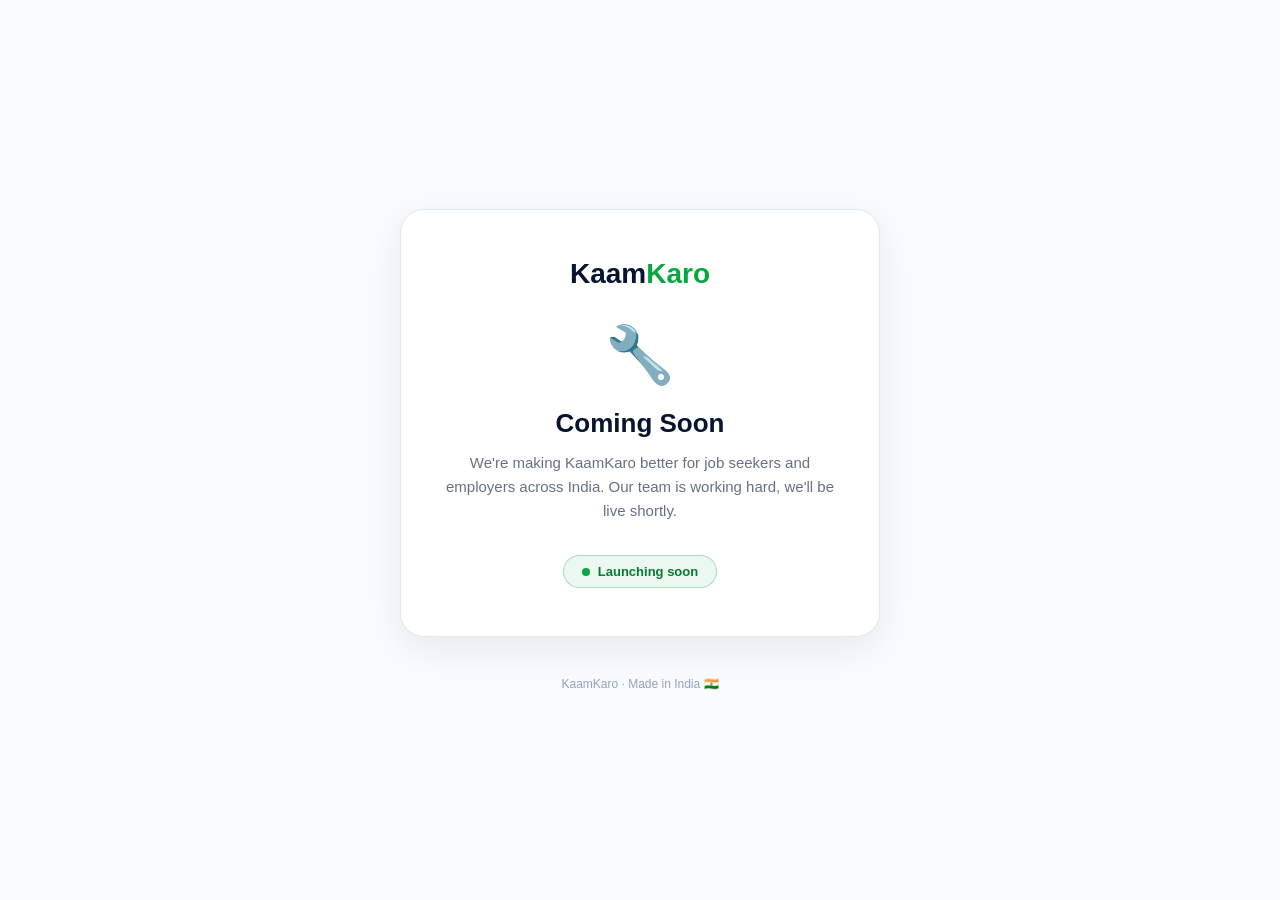
==== commit c9654379: "Update index.html" ====
--- a/index.html
+++ b/index.html
@@ -1,495 +1,46 @@
-<!doctype html>
-<html lang="en">
-<head>
-  <meta charset="UTF-8">
-  <meta name="viewport" content="width=device-width, initial-scale=1">
-  <meta name="theme-color" content="#06142f">
-  <title>Kaam Karo</title>
-  <link rel="stylesheet" href="css/styles.css">
-</head>
-<body>
-  <svg aria-hidden="true" style="position:absolute;width:0;height:0;overflow:hidden">
-    <symbol id="i-home" viewBox="0 0 24 24"><path d="M3 10.5 12 3l9 7.5"/><path d="M5 9.5V21h14V9.5"/><path d="M9 21v-6h6v6"/></symbol>
-    <symbol id="i-search" viewBox="0 0 24 24"><circle cx="11" cy="11" r="7"/><path d="m20 20-3.5-3.5"/></symbol>
-    <symbol id="i-briefcase" viewBox="0 0 24 24"><path d="M10 6V5a2 2 0 0 1 2-2h0a2 2 0 0 1 2 2v1"/><rect x="3" y="6" width="18" height="14" rx="2"/><path d="M3 12h18"/><path d="M10 12v2h4v-2"/></symbol>
-    <symbol id="i-users" viewBox="0 0 24 24"><path d="M16 21v-2a4 4 0 0 0-4-4H7a4 4 0 0 0-4 4v2"/><circle cx="9.5" cy="7" r="4"/><path d="M22 21v-2a4 4 0 0 0-3-3.87"/><path d="M16 3.13a4 4 0 0 1 0 7.75"/></symbol>
-    <symbol id="i-message" viewBox="0 0 24 24"><path d="M21 15a4 4 0 0 1-4 4H8l-5 3V7a4 4 0 0 1 4-4h10a4 4 0 0 1 4 4z"/></symbol>
-    <symbol id="i-user" viewBox="0 0 24 24"><circle cx="12" cy="8" r="4"/><path d="M20 21a8 8 0 0 0-16 0"/></symbol>
-    <symbol id="i-chart" viewBox="0 0 24 24"><path d="M3 3v18h18"/><path d="m7 15 4-4 3 3 5-7"/></symbol>
-    <symbol id="i-bell" viewBox="0 0 24 24"><path d="M18 8a6 6 0 0 0-12 0c0 7-3 7-3 9h18c0-2-3-2-3-9"/><path d="M10 21h4"/></symbol>
-    <symbol id="i-plus" viewBox="0 0 24 24"><path d="M12 5v14"/><path d="M5 12h14"/></symbol>
-    <symbol id="i-menu" viewBox="0 0 24 24"><path d="M4 7h16"/><path d="M4 12h16"/><path d="M4 17h16"/></symbol>
-    <symbol id="i-shield" viewBox="0 0 24 24"><path d="M12 22s8-4 8-10V5l-8-3-8 3v7c0 6 8 10 8 10"/><path d="m9 12 2 2 4-5"/></symbol>
-    <symbol id="i-heart" viewBox="0 0 24 24"><path d="M20.8 4.6a5.5 5.5 0 0 0-7.8 0L12 5.6l-1-1a5.5 5.5 0 1 0-7.8 7.8l1 1L12 21l7.8-7.6 1-1a5.5 5.5 0 0 0 0-7.8z"/></symbol>
-    <symbol id="i-x" viewBox="0 0 24 24"><path d="M18 6 6 18"/><path d="m6 6 12 12"/></symbol>
-    <symbol id="i-flag" viewBox="0 0 24 24"><path d="M5 22V4"/><path d="M5 4h13l-2 5 2 5H5"/></symbol>
-    <symbol id="i-back" viewBox="0 0 24 24"><path d="M15 6 9 12l6 6"/><path d="M10 12h10"/></symbol>
-    <symbol id="i-phone" viewBox="0 0 24 24"><path d="M22 16.9v3a2 2 0 0 1-2.2 2 19.8 19.8 0 0 1-8.6-3.1 19.5 19.5 0 0 1-6-6A19.8 19.8 0 0 1 2.1 4.2 2 2 0 0 1 4.1 2h3a2 2 0 0 1 2 1.7c.1.9.3 1.7.6 2.5a2 2 0 0 1-.5 2.1L8 9.5a16 16 0 0 0 6.5 6.5l1.2-1.2a2 2 0 0 1 2.1-.5c.8.3 1.6.5 2.5.6a2 2 0 0 1 1.7 2z"/></symbol>
-    <symbol id="i-lock" viewBox="0 0 24 24"><rect x="4" y="11" width="16" height="10" rx="2"/><path d="M8 11V7a4 4 0 0 1 8 0v4"/></symbol>
-    <symbol id="i-trash" viewBox="0 0 24 24"><path d="M3 6h18"/><path d="M8 6V4h8v2"/><path d="M19 6l-1 15H6L5 6"/><path d="M10 11v6"/><path d="M14 11v6"/></symbol>
-    <symbol id="i-help" viewBox="0 0 24 24"><circle cx="12" cy="12" r="10"/><path d="M9.5 9a2.5 2.5 0 0 1 4.3 1.7c0 1.7-1.8 2.2-1.8 3.3"/><path d="M12 17h.01"/></symbol>
-    <symbol id="i-share" viewBox="0 0 24 24"><circle cx="18" cy="5" r="3"/><circle cx="6" cy="12" r="3"/><circle cx="18" cy="19" r="3"/><path d="m8.6 10.7 6.8-4.4"/><path d="m8.6 13.3 6.8 4.4"/></symbol>
-    <symbol id="i-logout" viewBox="0 0 24 24"><path d="M10 17l5-5-5-5"/><path d="M15 12H3"/><path d="M21 3v18h-8"/></symbol>
-  </svg>
-  <main class="phone app">
-    <header id="appHeader" class="app-header"></header>
-    <div id="appScroll" class="app-scroll">
-    <section id="landing" class="screen active hero">
-      <div class="topbar">
-        <div class="brand"><img class="brand-logo" src="assets/kaam-karo-logo.jpg" alt="Kaam Karo"></div>
-        <div class="lang-switch" aria-label="Language">
-          <button type="button" class="active" data-lang="en">English</button>
-          <button type="button" data-lang="hi">हिंदी</button>
-        </div>
-      </div>
-      <div class="hero-copy">
-        <h1 class="title" data-i18n="heroTitle">Jobs near you.</h1>
-        <p class="sub" data-i18n="heroSub">Apply in one swipe. Chat after employer accepts.</p>
-      </div>
-      <div class="hero-visual" aria-hidden="true">
-        <div class="work-scene">
-          <div class="scene-panel">
-            <b id="heroJobTitle">Clerk job matched</b>
-            <small id="heroJobMeta">Delhi - 2 km away</small>
-            <div class="scene-list mt"><span class="scene-line"></span><span class="scene-line short"></span></div>
-          </div>
-          <div class="scene-panel scene-map"></div>
-          <div class="scene-match"><span>Verified employer</span><span>Interested</span></div>
-        </div>
-        <div class="hero-card"><h2 data-i18n="heroVisual">Swipe. Match. Start work.</h2><p>Simple hiring for workers and employers.</p></div>
-      </div>
-      <button class="btn primary" data-go="otp" data-i18n="continue">Continue</button>
-      <div class="legal-line">By continuing, you agree to <button data-legal="terms">Terms</button> and <button data-legal="privacy">Privacy Policy</button>.</div>
-      <div class="metric-grid">
-        <div class="metric-card"><span>Jobs live</span><b>1.2k</b><small>updated today</small></div>
-        <div class="metric-card"><span>Avg reply</span><b>8m</b><small>after shortlist</small></div>
-      </div>
-    </section>
-
-    <section id="otp" class="screen">
-      <div class="header"><button class="icon" data-go="landing"><svg><use href="#i-back"></use></svg></button><div class="brand"><img class="brand-logo compact" src="assets/kaam-karo-logo.jpg" alt="Kaam Karo"></div></div>
-      <h1 class="title" data-i18n="enter_phone">Enter your phone number</h1>
-      <p class="sub">We will send a one-time password by SMS. This keeps your account safe and helps build trust for everyone on Kaam Karo.</p>
-      <label class="input mt"><span class="prefix">+91</span><input id="phoneInput" inputmode="tel" maxlength="10" placeholder="0000000000"></label>
-      <p class="small center mt">We'll never share your number.</p>
-      <div class="safe-note"><b>Safe</b><span>No spam. No public sharing. Your number is only used for login and trusted job updates.</span></div>
-      <button class="btn primary mt" data-send-otp data-i18n="send_otp">Send OTP</button>
-      <div class="legal-line">By continuing, you agree to <button data-legal="terms">Terms</button> and <button data-legal="privacy">Privacy Policy</button>.</div>
-    </section>
-
-    <section id="otpCode" class="screen">
-      <div class="header"><button class="icon" data-go="otp"><svg><use href="#i-back"></use></svg></button><div class="brand"><img class="brand-logo compact" src="assets/kaam-karo-logo.jpg" alt="Kaam Karo"></div></div>
-      <h1 class="title">Enter OTP</h1>
-      <p class="sub">We sent a 6 digit code to <b id="otpPhoneText">+91 98765 43210</b>.</p>
-      <label class="input mt"><input id="otpInput" inputmode="numeric" maxlength="6" placeholder="Enter 6 digit OTP"></label>
-      <button class="btn primary mt" data-verify-otp data-i18n="verify_otp">Verify & continue</button>
-      <div class="btn-row mt">
-        <button class="btn outline" data-change-number>Change number</button>
-        <button class="btn soft" data-resend-otp>Resend code</button>
-      </div>
-      <p class="small center mt">If the number is wrong, change it and send OTP again.</p>
-    </section>
-
-    <section id="role" class="screen">
-      <div class="header"><button class="icon" data-go="otpCode"><svg><use href="#i-back"></use></svg></button><div class="brand"><img class="brand-logo compact" src="assets/kaam-karo-logo.jpg" alt="Kaam Karo"></div><span class="tag">Choose path</span></div>
-      <h1 class="title">What do you want to do?</h1>
-      <p class="sub">Choose one. You can switch anytime from Menu.</p>
-      <button class="choice mt selected" data-go="workerBasic"><span class="ci"><svg><use href="#i-user"></use></svg></span><span><b data-i18n="find_work">Looking for work</b><br><span class="small">Swipe jobs. Get hired faster.</span></span></button>
-      <button class="choice mt" data-go="employerSetup"><span class="ci"><svg><use href="#i-briefcase"></use></svg></span><span><b data-i18n="hire_workers">Hiring workers</b><br><span class="small">Post a job. Get workers in minutes.</span></span></button>
-    </section>
-
-    <section id="workerBasic" class="screen">
-      <div class="header"><button class="icon" data-go="role"><svg><use href="#i-back"></use></svg></button><div class="brand"><img class="brand-logo compact" src="assets/kaam-karo-logo.jpg" alt="Kaam Karo"></div><span class="small">1/5</span></div>
-      <div class="progress"><span class="on"></span><span></span><span></span><span></span><span></span></div>
-      <h1 class="title" data-i18n="basic_details">Basic details</h1>
-      <p class="sub">This helps employers find you faster.</p>
-      <label class="input"><input id="workerName" placeholder="Aman Lalh"></label>
-      <label class="input mt"><select id="workerGender"><option value="">Gender</option><option>Male</option><option>Female</option><option>Other</option></select></label>
-      <label class="input mt"><input id="workerAge" inputmode="numeric" placeholder="25"></label>
-      <label class="input mt"><input id="workerCity" list="locationSuggestions" placeholder="City, district, state" data-location-input="workerBasic"></label>
-      <datalist id="locationSuggestions"></datalist>
-      <button class="btn primary mt" data-worker-basic>Continue</button>
-    </section>
-
-    <section id="workerWork" class="screen">
-      <div class="header"><button class="icon" data-go="workerBasic"><svg><use href="#i-back"></use></svg></button><div class="brand"><img class="brand-logo compact" src="assets/kaam-karo-logo.jpg" alt="Kaam Karo"></div><span class="small">2/5</span></div>
-      <div class="progress"><span class="on"></span><span class="on"></span><span></span><span></span><span></span></div>
-      <h1 class="title" data-i18n="job_type">Job type</h1>
-      <p class="sub">Choose up to TWO types of job you're looking for.</p>
-      <div class="search mt"><svg><use href="#i-search"></use></svg><input id="workSearch" placeholder="Search job title, e.g. clerk, driver, cashier, helper..."></div>
-      <button class="btn outline mt" data-add-job-type>+ Add Role</button>
-      <div class="panel mt">
-        <div class="review-row"><span>Selected Job Type</span><b id="jobTypeCounter">Show all on</b></div>
-        <div class="toolbar selected-skills" id="selectedJobTypes"></div>
-      </div>
-      <button class="choice mt selected" data-any-job><span class="ci">All</span><span><b>Show All Jobs</b><br><span class="small">On by default. Selecting a role turns this off.</span></span></button>
-      <div class="grid mt" id="workCategories"></div>
-      <button class="btn primary mt" data-go="workerSkills">Continue</button>
-    </section>
-
-    <section id="workerSkills" class="screen">
-      <div class="header"><button class="icon" data-go="workerWork"><svg><use href="#i-back"></use></svg></button><div class="brand"><img class="brand-logo compact" src="assets/kaam-karo-logo.jpg" alt="Kaam Karo"></div><span class="small">3/5</span></div>
-      <div class="progress"><span class="on"></span><span class="on"></span><span class="on"></span><span></span><span></span></div>
-      <h1 class="title" data-i18n="skills_experience">Skills & experience</h1>
-      <p class="sub">Add 2-3 skills to get better matches.</p>
-      <h3 class="mt">Suggested Skills</h3>
-      <div class="toolbar" id="skillChips"></div>
-      <div class="panel">
-        <div class="review-row"><span>Your Skills</span><b id="skillCounter">0 skills selected</b></div>
-        <div class="toolbar selected-skills" id="yourSkills"></div>
-      </div>
-      <h3 class="mt">Add Skill</h3>
-      <label class="input mt"><input id="manualSkill" placeholder="Type your skill..."></label>
-      <button class="btn outline mt" data-add-skill>+ Add Skill</button>
-      <h3 class="mt">Experience</h3>
-      <div class="grid">
-        <button class="choice selected" data-exp="Fresher"><span class="ci">0</span>Fresher</button>
-        <button class="choice" data-exp="1-2 years"><span class="ci">1</span>1-2 years</button>
-        <button class="choice" data-exp="2-5 years"><span class="ci">2</span>2-5 years</button>
-        <button class="choice" data-exp="5+ years"><span class="ci">5</span>5+ years</button>
-      </div>
-      <button class="btn primary mt" data-go="workerLocation">Continue</button>
-    </section>
-
-    <section id="workerLocation" class="screen">
-      <div class="header"><button class="icon" data-go="workerSkills"><svg><use href="#i-back"></use></svg></button><div class="brand"><img class="brand-logo compact" src="assets/kaam-karo-logo.jpg" alt="Kaam Karo"></div><span class="small">4/5</span></div>
-      <div class="progress"><span class="on"></span><span class="on"></span><span class="on"></span><span class="on"></span><span></span></div>
-      <h1 class="title" data-i18n="availability">Availability</h1>
-      <p class="sub">Clear availability helps employers select you faster.</p>
-      <div class="section-label">Flexible Option</div>
-      <button class="choice" data-flexible-availability><span class="ci">Flex</span><span><b>I'm open to any day and any time</b><br><span class="small">Flexible for all days and shifts.</span></span></button>
-      <div class="section-label">Start Availability</div>
-      <div class="grid" id="onboardStartOptions">
-        <button class="choice" data-onboard-start="Immediate"><span class="ci">OK</span>Immediate</button>
-        <button class="choice" data-onboard-start="On Demand"><span class="ci">Flex</span>On Demand</button>
-      </div>
-      <div class="section-label">Days</div>
-      <button class="choice" data-onboard-all-days><span class="ci">OK</span>Select All Days</button>
-      <div class="grid mt" id="onboardDays"></div>
-      <div class="section-label">Shift Preference</div>
-      <div class="toolbar" id="onboardShifts"><button class="chip" data-onboard-shift="Morning">Morning</button><button class="chip" data-onboard-shift="Afternoon">Afternoon</button><button class="chip" data-onboard-shift="Evening">Evening</button><button class="chip" data-onboard-shift="Anytime">Anytime</button></div>
-      <button class="btn primary mt" data-go="workerTrust">Continue</button>
-    </section>
-
-    <section id="workerTrust" class="screen">
-      <div class="header"><button class="icon" data-go="workerLocation"><svg><use href="#i-back"></use></svg></button><div class="brand"><img class="brand-logo compact" src="assets/kaam-karo-logo.jpg" alt="Kaam Karo"></div><span class="small">5/5</span></div>
-      <div class="progress"><span class="on"></span><span class="on"></span><span class="on"></span><span class="on"></span><span class="on"></span></div>
-      <h1 class="title">Build Trust and Get Hired</h1>
-      <p class="sub">Increase your chances of getting hired.</p>
-      <div class="panel"><span class="badge">Phone Verified</span><h3 class="mt">Verified</h3><p class="small">Your number is confirmed.</p></div>
-      <div class="panel"><span class="badge blue">Photo Verification Optional</span><h3 class="mt">Add a profile photo</h3><p class="small">Profiles with photos are more likely to get noticed.</p><button class="btn outline mt" data-go="verifyId">Upload Profile Photo</button><p class="small mt" id="photoStatus">Verified accounts may appear more prominently to employers.</p></div>
-      <div class="btn-row mt"><button class="btn outline" data-finish-worker>Skip for now</button><button class="btn primary" data-finish-worker>Continue</button></div>
-    </section>
-
-    <section id="verifyId" class="screen">
-      <div class="header"><button class="icon" data-go="workerTrust"><svg><use href="#i-back"></use></svg></button><span class="tag">Optional</span></div>
-      <h1 class="title">Profile Photo</h1>
-      <p class="sub">Take a clear photo of your face, head and shoulders. This is optional and does not block onboarding.</p>
-      <div class="panel"><video id="photoCamera" class="camera-preview" autoplay playsinline muted></video><input id="photoFile" type="file" accept="image/*" capture="user" style="display:none"><p class="small mt" id="photoCameraStatus">Camera opens first. If permission is blocked, you can continue without photo.</p></div>
-      <button class="btn primary mt" data-upload-photo>Take Photo</button>
-    </section>
-
-    <section id="verifyProgress" class="screen success">
-      <div class="success-icon"><svg><use href="#i-shield"></use></svg></div>
-      <h1 class="title">Photo added</h1>
-      <p class="sub center">Your profile can now show a Photo Verified badge.</p>
-      <button class="btn primary mt" data-finish-worker>Continue to jobs</button>
-    </section>
-
-    <section id="jobs" class="screen">
-      <div class="header"><button class="icon" data-go="menu"><svg><use href="#i-menu"></use></svg></button><div><b data-i18n="job_feed">Job Feed</b><p class="small" id="feedSub">Showing nearby options</p></div><button class="icon" data-go="notifications"><svg><use href="#i-bell"></use></svg></button></div>
-      <div class="search"><svg><use href="#i-search"></use></svg><input id="jobSearch" placeholder="Search city" data-i18n-placeholder="search_city"></div>
-      <button class="btn outline mt" data-add-city>Use City</button>
-      <div class="toolbar mt" id="selectedCityChip"></div>
-      <div class="toolbar" data-filter-group><button class="chip selected" data-filter="all" data-i18n="all">All</button><button class="chip" data-filter="near" data-i18n="near_me">Near Me</button><button class="chip" data-filter="remote" data-i18n="remote">Remote</button></div>
-      <div id="feedNotice" class="panel small">Showing nearby options.</div>
-      <div id="jobFeed"></div>
-    </section>
-
-    <section id="applied" class="screen success">
-      <div class="success-icon">Done</div>
-      <h1 class="title">Application sent</h1>
-      <p class="sub center">We'll notify you when the employer views your profile.</p>
-      <div class="steps"><div class="step"><b>1</b>Your application appears in the employer dashboard.</div><div class="step"><b>2</b>Employer accepts or rejects.</div><div class="step"><b>3</b>Accepted = match + chat.</div></div>
-    </section>
-
-    <section id="chat" class="screen">
-      <div class="header chat-detail-header"><button class="icon" data-chat-back><svg><use href="#i-back"></use></svg></button><div class="chat-title-block"><b id="chatTitle">Chat</b><p class="small" id="chatSub">Matched conversations</p></div><button class="icon" data-report="chat"><svg><use href="#i-flag"></use></svg></button></div>
-      <div class="chat-safety" id="chatSafety">Never pay money to get a job. <button data-report="chat">Report</button> suspicious messages.</div>
-      <div id="chatArea" class="chat-area"></div>
-      <div class="quick"><button data-quick="I am available">I am available</button><button data-quick="Please share location">Please share location</button></div>
-      <div class="chat-input"><input id="chatText" placeholder="Type a message"><button id="sendChat">&gt;</button></div>
-    </section>
-
-    <section id="search" class="screen">
-      <div class="header"><button class="icon" data-go="jobs"><svg><use href="#i-back"></use></svg></button><h3>Search jobs</h3><button class="icon" data-toast="Filters updated."><svg><use href="#i-search"></use></svg></button></div>
-      <div class="search"><svg><use href="#i-search"></use></svg><input id="manualSearch" placeholder="Try clerk, driver, cashier, helper"></div>
-      <div id="searchResults" class="list"></div>
-    </section>
-
-    <section id="applications" class="screen">
-      <div class="header"><button class="icon" data-go="jobs"><svg><use href="#i-back"></use></svg></button><h3>Applications</h3><span class="tag" id="matchedTag">0 matched</span></div>
-      <div id="workerApplications" class="list"></div>
-    </section>
-
-    <section id="employerSetup" class="screen">
-      <div class="header"><button class="icon" data-go="role"><svg><use href="#i-back"></use></svg></button><span class="tag">Business</span></div>
-      <h1 class="title">Set up your business</h1>
-      <p class="sub">This helps workers trust your job posts.</p>
-      <label class="input mt"><input id="businessName" placeholder="Business Name"></label>
-      <label class="input mt"><input id="contactName" placeholder="Your Name, e.g. Ramesh Sharma"></label>
-      <label class="input mt"><span class="prefix">+91</span><input id="businessPhone" placeholder="Auto-filled phone"></label>
-      <label class="input mt"><input id="businessLocation" placeholder="City, district, state" data-location-input="businessSetup"></label>
-      <label class="input mt"><select id="businessType"><option value="">Business type optional</option><option>Retail Shop</option><option>Office</option><option>Restaurant</option><option>Warehouse</option><option>Construction</option><option>Other</option></select></label>
-      <label class="input mt"><input id="businessTypeOther" placeholder="If Other, type here"></label>
-      <button class="btn primary mt" data-finish-employer>Continue</button>
-    </section>
-
-    <section id="employerDash" class="screen">
-      <div class="header"><button class="icon" data-go="menu"><svg><use href="#i-menu"></use></svg></button><div><b>Hiring Command Center</b><p class="small">Applications, jobs and matches</p></div><button class="icon" data-go="notifications"><svg><use href="#i-bell"></use></svg></button></div>
-      <div class="dash"><div class="dash-top"><div><div class="dash-eyebrow">Rick's active hiring</div><h2 class="dash-title" id="dashTitle">0 applicants waiting</h2></div><span class="dash-badge">Live</span></div><p>Accept good workers to create a match and open chat.</p><div class="dash-actions"><button class="btn primary" data-go="postJob"><svg><use href="#i-plus"></use></svg> Post job</button><button class="btn outline" data-go="employerJobDetail"><svg><use href="#i-users"></use></svg> View applicants</button></div></div>
-      <div class="metric-grid"><div class="metric-card" data-dashboard-target="new"><span>Interested</span><b id="metricInterested">0</b><small>new applications</small></div><div class="metric-card" data-dashboard-target="accepted"><span>Accepted</span><b id="metricAccepted">0</b><small>matched workers</small></div><div class="metric-card" data-go="employerJobs"><span>Open Jobs</span><b id="metricJobs">1</b><small>ready to hire</small></div><div class="metric-card" data-go="employerProfile"><span>Trust</span><b>New</b><small>employer badge</small></div></div>
-      <div class="list" id="dashJobs"></div>
-    </section>
-
-    <section id="employerJobDetail" class="screen">
-      <div class="header"><button class="icon" data-go="employerDash"><svg><use href="#i-back"></use></svg></button><div><b id="jobDetailTitle">Clerk Job</b><p class="small">Applicants for this role</p></div><button class="icon" data-go="postJob"><svg><use href="#i-plus"></use></svg></button></div>
-      <div class="panel"><span class="badge blue">Verified Employer</span><h2 id="jobDetailPay" class="mt">Rs 18,000/month</h2><p class="small" id="jobDetailMeta">Delhi - Full-time - Office</p></div>
-      <h3>Applicants</h3>
-      <div id="applicantList" class="list"></div>
-    </section>
-
-    <section id="workerProfileView" class="screen">
-      <div class="header"><button class="icon" data-go="employerJobDetail"><svg><use href="#i-back"></use></svg></button><span class="tag" id="profileStatus">Interested</span></div>
-      <div id="fullWorkerProfile"></div>
-      <div class="btn-row mt" id="workerProfileActions"><button class="btn danger" data-reject-current>Reject</button><button class="btn primary" data-accept-current>Accept & Chat</button></div>
-    </section>
-
-    <section id="postJob" class="screen">
-      <div class="header"><button class="icon" data-go="employerDash"><svg><use href="#i-back"></use></svg></button><span class="tag">Post Job</span></div>
-      <h1 class="title">Post a job</h1>
-      <p class="small">Free job stays live for 15 days. You can post 1 free job every 30 days.</p>
-      <label class="input"><input id="postTitle" placeholder="Chef, Nurse, Accountant, Driver"></label>
-      <div class="amount-row mt">
-        <label class="input"><span class="prefix">Rs</span><input id="postPayAmount" inputmode="numeric" placeholder="12000"></label>
-        <label class="input"><select id="postPayPeriod"><option>Per Month</option><option>Per Day</option><option>Per Week</option><option>Per Year</option></select></label>
-      </div>
-      <label class="input mt"><input id="postLocation" list="locationSuggestions" placeholder="City, district, state" data-location-input="postJob"></label>
-      <label class="input mt"><select id="postType"><option>Full Time</option><option>Part Time</option><option>Contract</option><option>Temporary</option><option>Internship</option></select></label>
-      <p class="desc-helper">Describe the work clearly so workers know what to expect.</p>
-      <label class="input mt"><textarea id="postDesc" maxlength="700" placeholder="Describe the work, timing, responsibilities..."></textarea></label>
-      <div class="desc-tools">
-        <span class="small">Quick add:</span>
-        <div class="toolbar">
-          <button class="chip" data-desc-chip="tasks">Daily tasks and responsibilities</button>
-          <button class="chip" data-desc-chip="shift">Shift timing and days</button>
-          <button class="chip" data-desc-chip="experience">Experience needed</button>
-          <button class="chip" data-desc-chip="location">Workplace location details</button>
-          <button class="chip" data-desc-chip="tools">Any tools or uniform required</button>
-        </div>
-        <span id="postDescCounter" class="desc-counter">0 / 15 words minimum</span>
-        <span id="postDescError" class="desc-error">Please add at least 15 words so workers understand the job clearly.</span>
-      </div>
-      <button class="btn primary mt" data-review-job>Continue</button>
-    </section>
-
-    <section id="jobVisibility" class="screen">
-      <div class="header"><button class="icon" data-go="postJob"><svg><use href="#i-back"></use></svg></button><span class="tag">Visibility</span></div>
-      <h1 class="title">Review Job Post</h1>
-      <div class="panel review-card">
-        <div class="review-row"><span>Job title</span><b id="reviewTitle">Clerk</b></div>
-        <div class="review-row"><span>Pay</span><b id="reviewPay">Rs 18000/month</b></div>
-        <div class="review-row"><span>Location</span><b id="reviewLocation">Delhi</b></div>
-        <div class="review-row"><span>Job type</span><b id="reviewType">Full-time</b></div>
-        <div><span class="small">Description preview</span><p class="review-desc" id="reviewDesc">Work details will appear here.</p></div>
-      </div>
-      <h3>Visibility choice</h3>
-      <div class="visibility-plans">
-        <button class="plan" data-visibility="free"><span class="plan-top"><b>Free Post</b><span class="plan-price">Rs 0</span></span><small>Normal visibility</small><small>Live for 15 days. One free post allowed every 30 days.</small></button>
-        <button class="plan boost" data-visibility="boost"><span class="plan-top"><b>Boost Post</b><span class="plan-price">&#8377;199</span></span><span class="rec-badge">Recommended &#128293;</span><span class="boost-list"><span>&#10003; 3x more visibility</span><span>&#10003; Appears first in job feed</span><span>&#10003; Faster responses</span></span><span class="visibility-note">&#8377;199 per job. Live for 28 days.</span><span class="visibility-note">Most employers choose this</span></button>
-      </div>
-      <span id="visibilityError" class="error-note">Please select a visibility option.</span>
-      <div class="panel small safety-confirm"><input id="jobRules" type="checkbox"><span>I confirm this job is genuine, lawful, non-misleading, and follows Kaam Karo's posting rules.<span class="safety-links"><button data-legal="guidelines">Job Posting Rules</button><a href="legal/acceptable-use-policy.html" target="_blank" rel="noopener">Acceptable Use Policy</a></span><span id="jobRulesError" class="error-note">Please confirm the job is genuine before publishing.</span></span></div>
-      <button id="publishJobBtn" class="btn primary mt" data-post-job disabled>Publish Job</button>
-    </section>
-
-    <section id="published" class="screen success">
-      <div class="success-icon">Done</div><h1 class="title" id="publishedTitle">Job is live</h1><p class="sub center" id="publishedSub">Workers can now apply. Applicants will appear in your dashboard.</p><button class="btn primary mt" data-go="employerDash">Dashboard</button>
-    </section>
-
-    <section id="applicants" class="screen">
-      <div class="header"><button class="icon" data-go="employerDash"><svg><use href="#i-back"></use></svg></button><h3>Talent</h3><span class="tag" id="talentCount">0</span></div>
-      <div id="allApplicants" class="list"></div>
-    </section>
-
-    <section id="employerJobs" class="screen">
-      <div class="header"><button class="icon" data-go="employerDash"><svg><use href="#i-back"></use></svg></button><h3>My Jobs</h3><button class="icon" data-go="postJob"><svg><use href="#i-plus"></use></svg></button></div>
-      <div id="employerJobsList" class="list"></div>
-    </section>
-
-    <section id="profile" class="screen">
-      <div class="header"><button class="icon" data-menu-back="true"><svg><use href="#i-back"></use></svg></button><h3>Worker Profile</h3><span class="tag">Find Work</span></div>
-      <div class="panel profile-hero"><span class="avatar" id="workerAvatar">AL</span><span class="grow"><h2 id="profileName">Aman Lalh</h2><p id="profileMeta">Delhi</p><p class="small">Available for work - Last active today</p></span></div>
-      <div class="panel profile-strength"><div class="review-row"><span>Profile Strength</span><b id="profileStrengthText">0%</b></div><div class="bar"><span id="profileStrengthBar" style="width:0%"></span><em id="profileStrengthStar" class="bar-star" style="left:0%">★</em></div><div id="photoBadgeSlot" class="mt"></div></div>
-      <button class="switch-cta mt" data-switch-mode="employer"><svg><use href="#i-briefcase"></use></svg> <span id="workerSwitchCta">Switch to Hiring</span></button>
-      <div class="toolbar" id="profileBadges"><span class="badge">Phone Verified</span><span class="badge blue">Profile Complete</span></div>
-      <div class="section-label">Work Profile</div>
-      <button class="profile-card" data-edit-profile="workerLocation"><span><span>Location</span><b id="workerProfileLocationText">Based in Brisbane, available for nearby opportunities</b></span><i class="arrow">></i></button>
-      <button class="profile-card" data-edit-profile="workerAge"><span><span>Age</span><b id="workerProfileAgeText">Age not added yet</b></span><i class="arrow">></i></button>
-      <button class="profile-card" data-edit-profile="workerGender"><span><span>Gender</span><b id="workerProfileGenderText">Optional</b></span><i class="arrow">></i></button>
-      <button class="profile-card" data-edit-profile="workerExperience"><span><span>Experience</span><b id="workerProfileExperienceText">2+ years experience in retail and customer-facing roles</b></span><i class="arrow">></i></button>
-      <button class="profile-card" data-edit-profile="workerWork"><span><span>Work Preferences</span><b id="workerProfileWorkText">Open to full-time and part-time roles</b></span><i class="arrow">></i></button>
-      <button class="profile-card" data-edit-profile="workerAvailability"><span><span>Availability</span><b id="workerProfileAvailabilityText">Available weekdays and weekend shifts</b></span><i class="arrow">></i></button>
-      <button class="profile-card" data-edit-profile="workerPay"><span><span>Preferred Pay</span><b id="workerProfilePayText">Open to any pay</b></span><i class="arrow">></i></button>
-      <button class="profile-card" data-edit-profile="workerSkills"><span><span>Skills</span><b id="workerProfileSkillsText">Cash handling, Data entry</b></span><i class="arrow">></i></button>
-      <div class="section-label">Settings</div>
-      <div class="settings-list">
-        <button class="settings-card" data-go="accountSettings"><span><span>Account</span><b>Account Settings</b></span><i class="arrow">></i></button>
-        <button class="settings-card" data-report="profile"><span><span>Support</span><b>Report a Problem</b></span><i class="arrow">></i></button>
-        <button class="settings-card" data-legal="guidelines"><span><span>Safety</span><b>Community Guidelines</b></span><i class="arrow">></i></button>
-        <button class="settings-card" data-logout><span><span>Session</span><b>Logout</b></span><i class="arrow">></i></button>
-      </div>
-    </section>
-
-    <section id="employerProfile" class="screen">
-      <div class="header"><button class="icon" data-menu-back="true"><svg><use href="#i-back"></use></svg></button><h3>Employer Profile</h3><span class="tag">Hiring</span></div>
-      <div class="panel profile-hero"><span class="avatar" id="employerAvatar">RS</span><span class="grow"><h2 id="employerProfileName">Rick Retail Store</h2><p id="employerProfileMeta">Brisbane</p></span></div>
-      <div class="toolbar" id="employerProfileBadges"><span class="badge blue">New Employer</span><span class="badge">Phone Verified</span></div>
-      <button class="switch-cta mt" data-switch-mode="worker"><svg><use href="#i-user"></use></svg> <span id="employerSwitchCta">Switch to Job Search</span></button>
-      <div class="section-label">Business Profile</div>
-      <button class="profile-card" data-edit-profile="businessName"><span><span>Business Name</span><b id="employerBusinessText">Rick Retail Store</b></span><i class="arrow">></i></button>
-      <button class="profile-card" data-edit-profile="contactPerson"><span><span>Contact Person</span><b id="employerContactText">Rick Sharma</b></span><i class="arrow">></i></button>
-      <button class="profile-card" data-edit-profile="employerLocation"><span><span>Location</span><b id="employerLocationText">Based in Brisbane</b></span><i class="arrow">></i></button>
-      <button class="profile-card" data-edit-profile="businessType"><span><span>Business Type</span><b id="employerTypeText">Retail Shop</b></span><i class="arrow">></i></button>
-      <div class="metric-grid profile-metrics">
-        <div class="metric-card"><span>Active Jobs</span><b id="employerOpenJobsView">1</b></div>
-        <div class="metric-card"><span>Total Applicants</span><b id="employerApplicantStatsView">0</b></div>
-      </div>
-      <div class="section-label">Settings</div>
-      <div class="settings-list">
-        <button class="settings-card" data-go="accountSettings"><span><span>Account</span><b>Account Settings</b></span><i class="arrow">></i></button>
-        <button class="settings-card" data-report="profile"><span><span>Support</span><b>Report a Problem</b></span><i class="arrow">></i></button>
-        <button class="settings-card" data-legal="guidelines"><span><span>Safety</span><b>Community Guidelines</b></span><i class="arrow">></i></button>
-        <button class="settings-card" data-logout><span><span>Session</span><b>Logout</b></span><i class="arrow">></i></button>
-      </div>
-    </section>
-
-    <section id="employerPublicProfile" class="screen">
-      <div class="header"><button class="icon" data-public-profile-back><svg><use href="#i-back"></use></svg></button><h3>Employer Profile</h3><button class="icon" data-report="profile"><svg><use href="#i-flag"></use></svg></button></div>
-      <div id="publicEmployerProfile"></div>
-    </section>
-
-    <section id="notifications" class="screen">
-      <div class="header"><button class="icon" data-menu-back="true"><svg><use href="#i-back"></use></svg></button><h3>Notifications</h3><button class="icon">OK</button></div>
-      <div class="list" id="notificationList"></div>
-    </section>
-
-    <section id="menu" class="screen">
-      <div class="header"><button class="icon" data-menu-back="true"><svg><use href="#i-back"></use></svg></button><span class="tag">Account</span></div>
-      <div class="menu-head"><img class="brand-logo" src="assets/kaam-karo-logo.jpg" alt="Kaam Karo"><h1 id="drawerName">Welcome back</h1><p id="drawerPhone">Secure phone login</p><div class="menu-status"><span>Verified</span><span>Safe</span><span>Support</span></div></div>
-      <div class="section-label">Support</div>
-      <div class="list">
-        <button class="menu-row" data-report="profile"><span class="ci"><svg><use href="#i-flag"></use></svg></span><span class="grow"><b>Report a Problem</b><small>Tell us about unsafe jobs, bugs or account issues</small></span></button>
-        <button class="menu-row" data-legal="guidelines"><span class="ci"><svg><use href="#i-shield"></use></svg></span><span class="grow"><b>Safety & Guidelines</b><small>Rules for safe work and trusted hiring</small></span></button>
-      </div>
-      <div class="section-label">Session</div>
-      <div class="list">
-        <button class="menu-row" data-logout><span class="ci"><svg><use href="#i-x"></use></svg></span><span class="grow"><b>Logout</b><small>Go back to phone login</small></span></button>
-      </div>
-      <div class="menu-foot">Bottom nav is for daily work. This drawer is only for account controls, support and safety.</div>
-    </section>
-
-    <section id="accountSettings" class="screen">
-      <div class="header"><button class="icon" data-menu-back="true"><svg><use href="#i-back"></use></svg></button><div><b data-i18n="settings">Account Settings</b><p class="small">Identity and role profiles</p></div><span class="tag">Global</span></div>
-      <div class="section-label">Account</div>
-      <button class="settings-card" data-edit-profile="accountName"><span><span>Name</span><b id="accountNameView">Aman Lalh</b></span><i class="arrow">></i></button>
-      <button class="settings-card" data-edit-profile="accountLocation"><span><span>Location</span><b id="accountLocationView">Brisbane</b></span><i class="arrow">></i></button>
-      <button class="settings-card" data-settings-modal="phone"><span class="settings-icon"><svg><use href="#i-phone"></use></svg></span><span class="grow"><span data-i18n="change_phone">Change Phone Number</span><b id="accountPhone">0000000000</b></span><i class="arrow">></i></button>
-      <button class="settings-card" data-settings-modal="notifications"><span class="settings-icon"><svg><use href="#i-bell"></use></svg></span><span class="grow"><span data-i18n="notifications">Notifications</span><b>Job matches, chat and updates</b></span><i class="arrow">></i></button>
-      <button class="settings-card" data-settings-modal="privacy"><span class="settings-icon"><svg><use href="#i-lock"></use></svg></span><span class="grow"><span data-i18n="privacy">Privacy</span><b>Location, selfie and profile visibility</b></span><i class="arrow">></i></button>
-      <button class="settings-card" data-settings-modal="faq"><span class="settings-icon"><svg><use href="#i-help"></use></svg></span><span class="grow"><span data-i18n="help">Help & FAQ</span><b>Common questions</b></span><i class="arrow">></i></button>
-      <button class="settings-card" data-settings-modal="refer"><span class="settings-icon"><svg><use href="#i-share"></use></svg></span><span class="grow"><span data-i18n="refer">Refer & Earn</span><b>Share Kaam Karo</b></span><i class="arrow">></i></button>
-      <button class="settings-card" data-logout><span class="settings-icon"><svg><use href="#i-logout"></use></svg></span><span class="grow"><span>Session</span><b data-i18n="logout">Logout</b></span><i class="arrow">></i></button>
-      <div class="section-label">Profiles</div>
-      <div class="settings-list">
-        <button class="settings-card" data-account-profile="worker"><span><span>Worker Profile</span><b id="workerAccountStatus">Not set up</b></span><i class="arrow">></i></button>
-        <button class="settings-card" data-account-profile="employer"><span><span>Employer Profile</span><b id="employerAccountStatus">Not set up</b></span><i class="arrow">></i></button>
-      </div>
-      <p class="small center">Using as: <span id="accountModeLine">Worker</span></p>
-      <div class="section-label">Danger</div>
-      <div class="panel danger-zone">
-        <span class="section-label">DANGER ZONE</span>
-        <h3 class="danger-title"><span class="settings-icon danger"><svg><use href="#i-trash"></use></svg></span><span data-i18n="delete_account">Delete Account</span></h3>
-        <p class="small">This will permanently delete your account, jobs, applications, and chats.</p>
-        <label><span class="small"><b>Why are you deleting your account? (optional)</b></span><select id="deleteReason"><option value="">Select reason</option><option>Found a job elsewhere</option><option>Not enough jobs in my area</option><option>Too many notifications</option><option>Other</option></select></label>
-        <label><span class="small"><b>Confirm your mobile number</b><br>Enter the same 10-digit number used for this account.</span><input id="deleteConfirmPhone" inputmode="numeric" maxlength="10" placeholder="0000000000"></label>
-        <span id="deletePhoneError" class="danger-helper"></span>
-        <button id="deleteAccountBtn" class="btn danger mt" data-delete-account disabled>Permanently Delete Account</button>
-      </div>
-    </section>
-
-    <section id="profileEdit" class="screen">
-      <div class="header profile-edit-header"><button class="icon" data-menu-back="true"><svg><use href="#i-back"></use></svg></button><div><b id="profileEditTitle">Edit profile</b><p class="small" id="profileEditHint">Keep this clear and professional.</p></div><button id="profileEditSaveTop" class="top-save" data-save-profile-edit disabled>Save</button></div>
-      <div id="profileEditBody" class="edit-stack"></div>
-    </section>
-
-    <section id="adminModeration" class="screen">
-      <div class="header"><button class="icon" data-menu-back="true"><svg><use href="#i-back"></use></svg></button><div><b>Admin Review</b><p class="small">Pending jobs sorted by risk score</p></div><span class="tag" id="adminPendingCount">0</span></div>
-      <div id="adminQueue" class="list"></div>
-      <h3>Audit logs</h3>
-      <div id="auditLogs" class="list"></div>
-    </section>
-
-    <section id="legal" class="screen">
-      <div class="header"><button class="icon" data-menu-back="true"><svg><use href="#i-back"></use></svg></button><span class="tag">Legal</span></div>
-      <h1 class="title" id="legalTitle">Terms & Conditions</h1>
-      <div class="panel small" id="legalBody"></div>
-    </section>
-
-    <section id="report" class="screen">
-      <div class="header"><button class="icon" data-menu-back="true"><svg><use href="#i-back"></use></svg></button><span class="tag">Safety</span></div>
-      <h1 class="title">Report a problem</h1>
-      <p class="sub">Tell us what happened. Reports help keep Kaam Karo safe.</p>
-      <div class="list">
-        <button class="list-row" data-report-reason="Fake job"><span class="tiny"><svg><use href="#i-flag"></use></svg></span><span class="grow">Fake job</span></button>
-        <button class="list-row" data-report-reason="Asking for money"><span class="tiny"><svg><use href="#i-flag"></use></svg></span><span class="grow">Asking for money</span></button>
-        <button class="list-row" data-report-reason="Wrong salary"><span class="tiny"><svg><use href="#i-flag"></use></svg></span><span class="grow">Wrong salary</span></button>
-        <button class="list-row" data-report-reason="Unsafe work"><span class="tiny"><svg><use href="#i-flag"></use></svg></span><span class="grow">Unsafe work</span></button>
-        <button class="list-row" data-report-reason="Sexual content"><span class="tiny"><svg><use href="#i-flag"></use></svg></span><span class="grow">Sexual content</span></button>
-        <button class="list-row" data-report-reason="Adult service"><span class="tiny"><svg><use href="#i-flag"></use></svg></span><span class="grow">Adult service</span></button>
-        <button class="list-row" data-report-reason="Drugs"><span class="tiny"><svg><use href="#i-flag"></use></svg></span><span class="grow">Drugs</span></button>
-        <button class="list-row" data-report-reason="Weapons"><span class="tiny"><svg><use href="#i-flag"></use></svg></span><span class="grow">Weapons</span></button>
-        <button class="list-row" data-report-reason="Harassment"><span class="tiny"><svg><use href="#i-flag"></use></svg></span><span class="grow">Harassment</span></button>
-        <button class="list-row" data-report-reason="Abusive language"><span class="tiny"><svg><use href="#i-flag"></use></svg></span><span class="grow">Abusive language</span></button>
-        <button class="list-row" data-report-reason="Illegal work"><span class="tiny"><svg><use href="#i-flag"></use></svg></span><span class="grow">Illegal work</span></button>
-        <button class="list-row" data-report-reason="Other"><span class="tiny"><svg><use href="#i-flag"></use></svg></span><span class="grow">Other</span></button>
-      </div>
-    </section>
-    </div>
-    <nav id="bottomNav" class="nav bottom-nav"></nav>
-  </main>
-  <div id="toast" class="toast" role="status" aria-live="polite"></div>
-  <div id="undoBar" class="undo-bar"><span id="undoText">Skipped job</span><button data-undo-swipe>Undo</button></div>
-  <div id="appModal" class="modal-backdrop" role="dialog" aria-modal="true">
-    <div class="modal-card">
-      <div class="review-row"><h3 id="modalTitle">Details</h3><button class="icon" data-close-modal>x</button></div>
-      <div id="modalBody" class="mt"></div>
-    </div>
-  </div>
-
-  <script src="https://cdn.jsdelivr.net/npm/@supabase/supabase-js@2"></script>
-  <script src="js/supabase.config.js"></script>
-  <script src="js/supabase.js"></script>
-  <script src="js/auth.js"></script>
-  <script src="js/profile.js"></script>
-  <script src="js/employer.js"></script>
-  <script src="js/location-autocomplete.js"></script>
-  <script src="js/jobs.js"></script>
-  <script src="js/applications.js"></script>
-  <script src="js/swipe-limits.js"></script>
-  <script src="js/chat.js"></script>
-  <script src="js/payments.js"></script>
-  <script src="js/main.js"></script>
-</body>
-</html>
-
+<!doctype html>
+<html lang="en">
+<head>
+  <meta charset="UTF-8" />
+  <meta name="viewport" content="width=device-width, initial-scale=1" />
+  <title>KaamKaro — Under Maintenance</title>
+  <style>
+    *, *::before, *::after { box-sizing: border-box; margin: 0; padding: 0; }
+    body {
+      font-family: -apple-system, BlinkMacSystemFont, 'Segoe UI', sans-serif;
+      background: #f8fbff; color: #06142f;
+      min-height: 100vh; display: flex; flex-direction: column;
+      align-items: center; justify-content: center; padding: 24px;
+    }
+    .card {
+      background: #fff; border-radius: 24px; border: 1px solid #e2e8f0;
+      box-shadow: 0 12px 40px rgba(6,20,47,0.08);
+      padding: 48px 40px; max-width: 480px; width: 100%; text-align: center;
+    }
+    .logo { font-size: 28px; font-weight: 900; margin-bottom: 32px; }
+    .logo span { color: #08a63f; }
+    .icon { font-size: 56px; margin-bottom: 20px; }
+    h1 { font-size: 26px; font-weight: 900; margin-bottom: 12px; }
+    p { font-size: 15px; color: #667085; line-height: 1.6; margin-bottom: 32px; }
+    .badge {
+      display: inline-flex; align-items: center; gap: 8px;
+      background: #eaf8ef; border: 1px solid rgba(8,166,63,0.3);
+      border-radius: 999px; padding: 8px 18px;
+      font-size: 13px; font-weight: 700; color: #057a31;
+    }
+    .dot { width: 8px; height: 8px; border-radius: 50%; background: #08a63f; animation: pulse 1.5s infinite; }
+    @keyframes pulse { 0%,100%{opacity:1} 50%{opacity:.3} }
+    .footer { margin-top: 40px; font-size: 12px; color: #94a3b8; }
+  </style>
+</head>
+<body>
+  <div class="card">
+    <div class="logo">Kaam<span>Karo</span></div>
+    <div class="icon">🔧</div>
+    <h1>Coming Soon</h1>
+    <p>We're making KaamKaro better for job seekers and employers across India. Our team is working hard, we'll be live shortly.</p>
+    <div class="badge"><div class="dot"></div> Launching soon</div>
+  </div>
+  <div class="footer">KaamKaro · Made in India 🇮🇳</div>
+</body>
+</html>
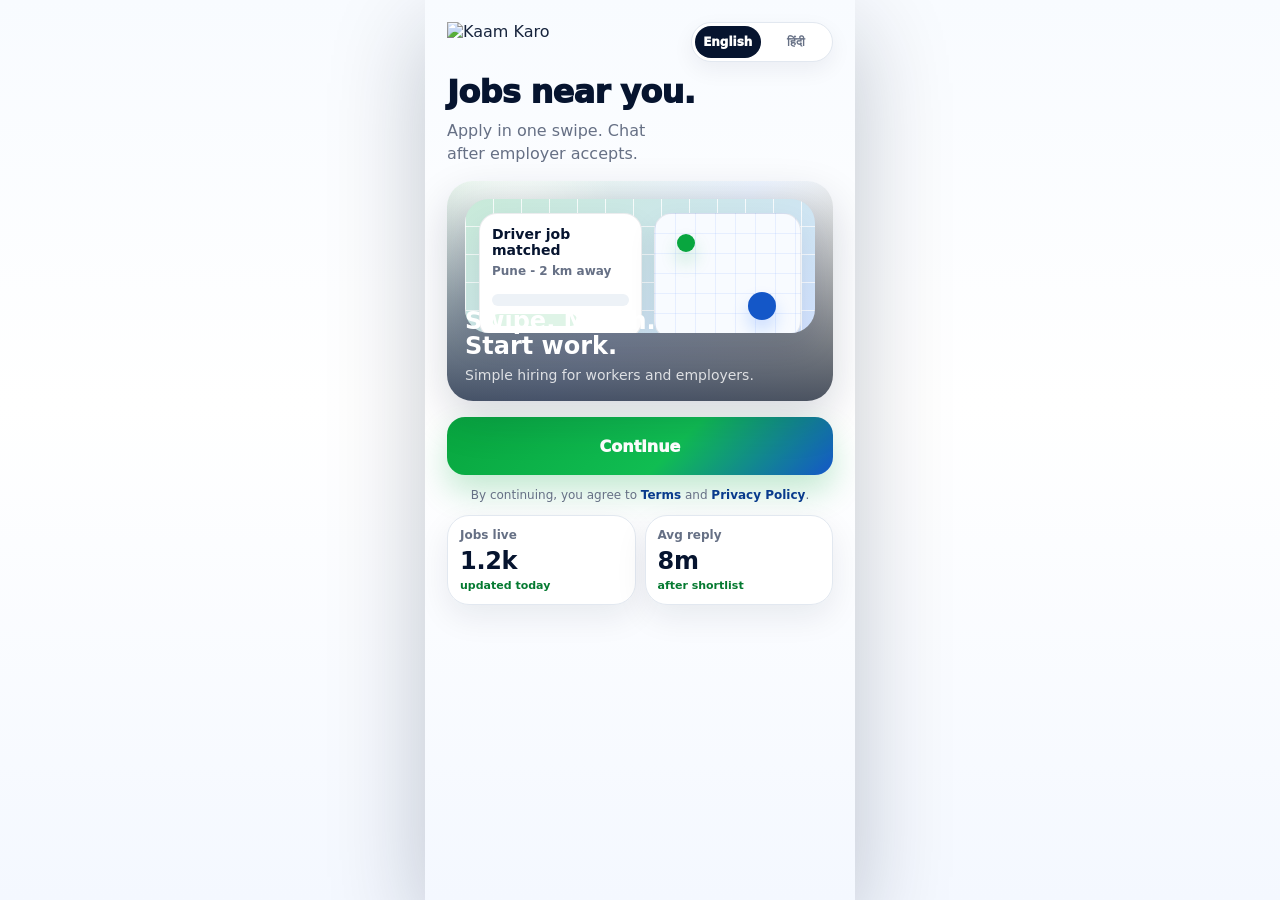
==== commit 4fd5bc44: "Add files via upload" ====
--- a/index.html
+++ b/index.html
@@ -1,46 +1,500 @@
-<!doctype html>
-<html lang="en">
-<head>
-  <meta charset="UTF-8" />
-  <meta name="viewport" content="width=device-width, initial-scale=1" />
-  <title>KaamKaro — Under Maintenance</title>
-  <style>
-    *, *::before, *::after { box-sizing: border-box; margin: 0; padding: 0; }
-    body {
-      font-family: -apple-system, BlinkMacSystemFont, 'Segoe UI', sans-serif;
-      background: #f8fbff; color: #06142f;
-      min-height: 100vh; display: flex; flex-direction: column;
-      align-items: center; justify-content: center; padding: 24px;
-    }
-    .card {
-      background: #fff; border-radius: 24px; border: 1px solid #e2e8f0;
-      box-shadow: 0 12px 40px rgba(6,20,47,0.08);
-      padding: 48px 40px; max-width: 480px; width: 100%; text-align: center;
-    }
-    .logo { font-size: 28px; font-weight: 900; margin-bottom: 32px; }
-    .logo span { color: #08a63f; }
-    .icon { font-size: 56px; margin-bottom: 20px; }
-    h1 { font-size: 26px; font-weight: 900; margin-bottom: 12px; }
-    p { font-size: 15px; color: #667085; line-height: 1.6; margin-bottom: 32px; }
-    .badge {
-      display: inline-flex; align-items: center; gap: 8px;
-      background: #eaf8ef; border: 1px solid rgba(8,166,63,0.3);
-      border-radius: 999px; padding: 8px 18px;
-      font-size: 13px; font-weight: 700; color: #057a31;
-    }
-    .dot { width: 8px; height: 8px; border-radius: 50%; background: #08a63f; animation: pulse 1.5s infinite; }
-    @keyframes pulse { 0%,100%{opacity:1} 50%{opacity:.3} }
-    .footer { margin-top: 40px; font-size: 12px; color: #94a3b8; }
-  </style>
-</head>
-<body>
-  <div class="card">
-    <div class="logo">Kaam<span>Karo</span></div>
-    <div class="icon">🔧</div>
-    <h1>Coming Soon</h1>
-    <p>We're making KaamKaro better for job seekers and employers across India. Our team is working hard, we'll be live shortly.</p>
-    <div class="badge"><div class="dot"></div> Launching soon</div>
-  </div>
-  <div class="footer">KaamKaro · Made in India 🇮🇳</div>
-</body>
-</html>
+<!doctype html>
+<html lang="en">
+<head>
+  <meta charset="UTF-8">
+  <meta name="viewport" content="width=device-width, initial-scale=1">
+  <meta name="theme-color" content="#06142f">
+  <title>Kaam Karo</title>
+  <link rel="stylesheet" href="css/styles.css">
+</head>
+<body>
+  <svg aria-hidden="true" style="position:absolute;width:0;height:0;overflow:hidden">
+    <symbol id="i-home" viewBox="0 0 24 24"><path d="M3 10.5 12 3l9 7.5"/><path d="M5 9.5V21h14V9.5"/><path d="M9 21v-6h6v6"/></symbol>
+    <symbol id="i-search" viewBox="0 0 24 24"><circle cx="11" cy="11" r="7"/><path d="m20 20-3.5-3.5"/></symbol>
+    <symbol id="i-briefcase" viewBox="0 0 24 24"><path d="M10 6V5a2 2 0 0 1 2-2h0a2 2 0 0 1 2 2v1"/><rect x="3" y="6" width="18" height="14" rx="2"/><path d="M3 12h18"/><path d="M10 12v2h4v-2"/></symbol>
+    <symbol id="i-users" viewBox="0 0 24 24"><path d="M16 21v-2a4 4 0 0 0-4-4H7a4 4 0 0 0-4 4v2"/><circle cx="9.5" cy="7" r="4"/><path d="M22 21v-2a4 4 0 0 0-3-3.87"/><path d="M16 3.13a4 4 0 0 1 0 7.75"/></symbol>
+    <symbol id="i-message" viewBox="0 0 24 24"><path d="M21 15a4 4 0 0 1-4 4H8l-5 3V7a4 4 0 0 1 4-4h10a4 4 0 0 1 4 4z"/></symbol>
+    <symbol id="i-user" viewBox="0 0 24 24"><circle cx="12" cy="8" r="4"/><path d="M20 21a8 8 0 0 0-16 0"/></symbol>
+    <symbol id="i-chart" viewBox="0 0 24 24"><path d="M3 3v18h18"/><path d="m7 15 4-4 3 3 5-7"/></symbol>
+    <symbol id="i-bell" viewBox="0 0 24 24"><path d="M18 8a6 6 0 0 0-12 0c0 7-3 7-3 9h18c0-2-3-2-3-9"/><path d="M10 21h4"/></symbol>
+    <symbol id="i-plus" viewBox="0 0 24 24"><path d="M12 5v14"/><path d="M5 12h14"/></symbol>
+    <symbol id="i-edit" viewBox="0 0 24 24"><path d="M12 20h9"/><path d="M16.5 3.5a2.1 2.1 0 0 1 3 3L8 18l-4 1 1-4z"/></symbol>
+    <symbol id="i-menu" viewBox="0 0 24 24"><path d="M4 7h16"/><path d="M4 12h16"/><path d="M4 17h16"/></symbol>
+    <symbol id="i-shield" viewBox="0 0 24 24"><path d="M12 22s8-4 8-10V5l-8-3-8 3v7c0 6 8 10 8 10"/><path d="m9 12 2 2 4-5"/></symbol>
+    <symbol id="i-heart" viewBox="0 0 24 24"><path d="M20.8 4.6a5.5 5.5 0 0 0-7.8 0L12 5.6l-1-1a5.5 5.5 0 1 0-7.8 7.8l1 1L12 21l7.8-7.6 1-1a5.5 5.5 0 0 0 0-7.8z"/></symbol>
+    <symbol id="i-x" viewBox="0 0 24 24"><path d="M18 6 6 18"/><path d="m6 6 12 12"/></symbol>
+    <symbol id="i-flag" viewBox="0 0 24 24"><path d="M5 22V4"/><path d="M5 4h13l-2 5 2 5H5"/></symbol>
+    <symbol id="i-back" viewBox="0 0 24 24"><path d="M15 6 9 12l6 6"/><path d="M10 12h10"/></symbol>
+    <symbol id="i-phone" viewBox="0 0 24 24"><path d="M22 16.9v3a2 2 0 0 1-2.2 2 19.8 19.8 0 0 1-8.6-3.1 19.5 19.5 0 0 1-6-6A19.8 19.8 0 0 1 2.1 4.2 2 2 0 0 1 4.1 2h3a2 2 0 0 1 2 1.7c.1.9.3 1.7.6 2.5a2 2 0 0 1-.5 2.1L8 9.5a16 16 0 0 0 6.5 6.5l1.2-1.2a2 2 0 0 1 2.1-.5c.8.3 1.6.5 2.5.6a2 2 0 0 1 1.7 2z"/></symbol>
+    <symbol id="i-lock" viewBox="0 0 24 24"><rect x="4" y="11" width="16" height="10" rx="2"/><path d="M8 11V7a4 4 0 0 1 8 0v4"/></symbol>
+    <symbol id="i-trash" viewBox="0 0 24 24"><path d="M3 6h18"/><path d="M8 6V4h8v2"/><path d="M19 6l-1 15H6L5 6"/><path d="M10 11v6"/><path d="M14 11v6"/></symbol>
+    <symbol id="i-help" viewBox="0 0 24 24"><circle cx="12" cy="12" r="10"/><path d="M9.5 9a2.5 2.5 0 0 1 4.3 1.7c0 1.7-1.8 2.2-1.8 3.3"/><path d="M12 17h.01"/></symbol>
+    <symbol id="i-share" viewBox="0 0 24 24"><circle cx="18" cy="5" r="3"/><circle cx="6" cy="12" r="3"/><circle cx="18" cy="19" r="3"/><path d="m8.6 10.7 6.8-4.4"/><path d="m8.6 13.3 6.8 4.4"/></symbol>
+    <symbol id="i-logout" viewBox="0 0 24 24"><path d="M10 17l5-5-5-5"/><path d="M15 12H3"/><path d="M21 3v18h-8"/></symbol>
+  </svg>
+  <main class="phone app">
+    <header id="appHeader" class="app-header"></header>
+    <div id="appScroll" class="app-scroll">
+    <section id="landing" class="screen active hero">
+      <div class="topbar">
+        <div class="brand"><img class="brand-logo" src="assets/kaam-karo-logo.jpg" alt="Kaam Karo"></div>
+        <div class="lang-switch" aria-label="Language">
+          <button type="button" class="active" data-lang="en">English</button>
+          <button type="button" data-lang="hi">हिंदी</button>
+        </div>
+      </div>
+      <div class="hero-copy">
+        <h1 class="title" data-i18n="heroTitle">Jobs near you.</h1>
+        <p class="sub" data-i18n="heroSub">Apply in one swipe. Chat after employer accepts.</p>
+      </div>
+      <div class="hero-visual" aria-hidden="true">
+        <div class="work-scene">
+          <div class="scene-panel">
+            <b id="heroJobTitle">Clerk job matched</b>
+            <small id="heroJobMeta">Delhi - 2 km away</small>
+            <div class="scene-list mt"><span class="scene-line"></span><span class="scene-line short"></span></div>
+          </div>
+          <div class="scene-panel scene-map"></div>
+          <div class="scene-match"><span>Verified employer</span><span>Interested</span></div>
+        </div>
+        <div class="hero-card"><h2 data-i18n="heroVisual">Swipe. Match. Start work.</h2><p>Simple hiring for workers and employers.</p></div>
+      </div>
+      <button class="btn primary" data-go="otp" data-i18n="continue">Continue</button>
+      <div class="legal-line">By continuing, you agree to <button data-legal="terms">Terms</button> and <button data-legal="privacy">Privacy Policy</button>.</div>
+      <div class="metric-grid">
+        <div class="metric-card"><span>Jobs live</span><b>1.2k</b><small>updated today</small></div>
+        <div class="metric-card"><span>Avg reply</span><b>8m</b><small>after shortlist</small></div>
+      </div>
+    </section>
+
+    <section id="otp" class="screen">
+      <div class="header"><button class="icon" data-go="landing"><svg><use href="#i-back"></use></svg></button><div class="brand"><img class="brand-logo compact" src="assets/kaam-karo-logo.jpg" alt="Kaam Karo"></div></div>
+      <h1 class="title" data-i18n="enter_phone">Enter your phone number</h1>
+      <p class="sub">We will send a one-time password by SMS. This keeps your account safe and helps build trust for everyone on Kaam Karo.</p>
+      <label class="input mt"><span class="prefix">+91</span><input id="phoneInput" inputmode="tel" maxlength="10" placeholder="0000000000"></label>
+      <p class="small center mt">We'll never share your number.</p>
+      <div class="safe-note"><b>Safe</b><span>No spam. No public sharing. Your number is only used for login and trusted job updates.</span></div>
+      <button class="btn primary mt" data-send-otp data-i18n="send_otp">Send OTP</button>
+      <div class="legal-line">By continuing, you agree to <button data-legal="terms">Terms</button> and <button data-legal="privacy">Privacy Policy</button>.</div>
+    </section>
+
+    <section id="otpCode" class="screen">
+      <div class="header"><button class="icon" data-go="otp"><svg><use href="#i-back"></use></svg></button><div class="brand"><img class="brand-logo compact" src="assets/kaam-karo-logo.jpg" alt="Kaam Karo"></div></div>
+      <h1 class="title">Enter OTP</h1>
+      <p class="sub">We sent a 6 digit code to <b id="otpPhoneText">+91 98765 43210</b>.</p>
+      <label class="input mt"><input id="otpInput" inputmode="numeric" maxlength="6" placeholder="Enter 6 digit OTP"></label>
+      <button class="btn primary mt" data-verify-otp data-i18n="verify_otp">Verify & continue</button>
+      <div class="btn-row mt">
+        <button class="btn outline" data-change-number>Change number</button>
+        <button class="btn soft" data-resend-otp>Resend code</button>
+      </div>
+      <p class="small center mt">If the number is wrong, change it and send OTP again.</p>
+    </section>
+
+    <section id="role" class="screen">
+      <div class="header"><button class="icon" data-go="otpCode"><svg><use href="#i-back"></use></svg></button><div class="brand"><img class="brand-logo compact" src="assets/kaam-karo-logo.jpg" alt="Kaam Karo"></div><span class="tag">Choose path</span></div>
+      <h1 class="title">What do you want to do?</h1>
+      <p class="sub">Choose one. You can switch anytime from Menu.</p>
+      <button class="choice mt selected" data-go="workerBasic"><span class="ci"><svg><use href="#i-user"></use></svg></span><span><b data-i18n="find_work">Looking for work</b><br><span class="small">Swipe jobs. Get hired faster.</span></span></button>
+      <button class="choice mt" data-go="employerSetup"><span class="ci"><svg><use href="#i-briefcase"></use></svg></span><span><b data-i18n="hire_workers">Hiring workers</b><br><span class="small">Post a job. Get workers in minutes.</span></span></button>
+    </section>
+
+    <section id="workerBasic" class="screen">
+      <div class="header"><button class="icon" data-go="role"><svg><use href="#i-back"></use></svg></button><div class="brand"><img class="brand-logo compact" src="assets/kaam-karo-logo.jpg" alt="Kaam Karo"></div><span class="small">1/5</span></div>
+      <div class="progress"><span class="on"></span><span></span><span></span><span></span><span></span></div>
+      <h1 class="title" data-i18n="basic_details">Basic details</h1>
+      <p class="sub">This helps employers find you faster.</p>
+      <label class="input"><input id="workerName" placeholder="Aman Lalh"></label>
+      <label class="input mt"><select id="workerGender"><option value="">Gender</option><option>Male</option><option>Female</option><option>Other</option></select></label>
+      <label class="input mt"><input id="workerAge" inputmode="numeric" placeholder="25"></label>
+      <label class="input mt"><input id="workerCity" list="locationSuggestions" placeholder="City, district, state" data-location-input="workerBasic"></label>
+      <datalist id="locationSuggestions"></datalist>
+      <button class="btn primary mt" data-worker-basic>Continue</button>
+    </section>
+
+    <section id="workerWork" class="screen">
+      <div class="header"><button class="icon" data-go="workerBasic"><svg><use href="#i-back"></use></svg></button><div class="brand"><img class="brand-logo compact" src="assets/kaam-karo-logo.jpg" alt="Kaam Karo"></div><span class="small">2/5</span></div>
+      <div class="progress"><span class="on"></span><span class="on"></span><span></span><span></span><span></span></div>
+      <h1 class="title" data-i18n="job_type">Job type</h1>
+      <p class="sub">Choose up to TWO types of job you're looking for.</p>
+      <div class="search mt"><svg><use href="#i-search"></use></svg><input id="workSearch" placeholder="Search job title, e.g. clerk, driver, cashier, helper..."></div>
+      <button class="btn outline mt" data-add-job-type>+ Add Role</button>
+      <div class="panel mt">
+        <div class="review-row"><span>Selected Job Type</span><b id="jobTypeCounter">Show all on</b></div>
+        <div class="toolbar selected-skills" id="selectedJobTypes"></div>
+      </div>
+      <button class="choice mt selected" data-any-job><span class="ci">All</span><span><b>Show All Jobs</b><br><span class="small">On by default. Selecting a role turns this off.</span></span></button>
+      <div class="grid mt" id="workCategories"></div>
+      <button class="btn primary mt" data-go="workerSkills">Continue</button>
+    </section>
+
+    <section id="workerSkills" class="screen">
+      <div class="header"><button class="icon" data-go="workerWork"><svg><use href="#i-back"></use></svg></button><div class="brand"><img class="brand-logo compact" src="assets/kaam-karo-logo.jpg" alt="Kaam Karo"></div><span class="small">3/5</span></div>
+      <div class="progress"><span class="on"></span><span class="on"></span><span class="on"></span><span></span><span></span></div>
+      <h1 class="title" data-i18n="skills_experience">Skills & experience</h1>
+      <p class="sub">Add 2-3 skills to get better matches.</p>
+      <h3 class="mt">Suggested Skills</h3>
+      <div class="toolbar" id="skillChips"></div>
+      <div class="panel">
+        <div class="review-row"><span>Your Skills</span><b id="skillCounter">0 skills selected</b></div>
+        <div class="toolbar selected-skills" id="yourSkills"></div>
+      </div>
+      <h3 class="mt">Add Skill</h3>
+      <label class="input mt"><input id="manualSkill" placeholder="Type your skill..."></label>
+      <button class="btn outline mt" data-add-skill>+ Add Skill</button>
+      <h3 class="mt">Experience</h3>
+      <div class="grid">
+        <button class="choice selected" data-exp="Fresher"><span class="ci">0</span>Fresher</button>
+        <button class="choice" data-exp="1-2 years"><span class="ci">1</span>1-2 years</button>
+        <button class="choice" data-exp="2-5 years"><span class="ci">2</span>2-5 years</button>
+        <button class="choice" data-exp="5+ years"><span class="ci">5</span>5+ years</button>
+      </div>
+      <button class="btn primary mt" data-go="workerLocation">Continue</button>
+    </section>
+
+    <section id="workerLocation" class="screen">
+      <div class="header"><button class="icon" data-go="workerSkills"><svg><use href="#i-back"></use></svg></button><div class="brand"><img class="brand-logo compact" src="assets/kaam-karo-logo.jpg" alt="Kaam Karo"></div><span class="small">4/5</span></div>
+      <div class="progress"><span class="on"></span><span class="on"></span><span class="on"></span><span class="on"></span><span></span></div>
+      <h1 class="title" data-i18n="availability">Availability</h1>
+      <p class="sub">Clear availability helps employers select you faster.</p>
+      <div class="section-label">Flexible Option</div>
+      <button class="choice" data-flexible-availability><span class="ci">Flex</span><span><b>I'm open to any day and any time</b><br><span class="small">Flexible for all days and shifts.</span></span></button>
+      <div class="section-label">Start Availability</div>
+      <div class="grid" id="onboardStartOptions">
+        <button class="choice" data-onboard-start="Immediate"><span class="ci">OK</span>Immediate</button>
+        <button class="choice" data-onboard-start="On Demand"><span class="ci">Flex</span>On Demand</button>
+      </div>
+      <div class="section-label">Days</div>
+      <button class="choice" data-onboard-all-days><span class="ci">OK</span>Select All Days</button>
+      <div class="grid mt" id="onboardDays"></div>
+      <div class="section-label">Shift Preference</div>
+      <div class="toolbar" id="onboardShifts"><button class="chip" data-onboard-shift="Morning">Morning</button><button class="chip" data-onboard-shift="Afternoon">Afternoon</button><button class="chip" data-onboard-shift="Evening">Evening</button><button class="chip" data-onboard-shift="Anytime">Anytime</button></div>
+      <button class="btn primary mt" data-go="workerTrust">Continue</button>
+    </section>
+
+    <section id="workerTrust" class="screen">
+      <div class="header"><button class="icon" data-go="workerLocation"><svg><use href="#i-back"></use></svg></button><div class="brand"><img class="brand-logo compact" src="assets/kaam-karo-logo.jpg" alt="Kaam Karo"></div><span class="small">5/5</span></div>
+      <div class="progress"><span class="on"></span><span class="on"></span><span class="on"></span><span class="on"></span><span class="on"></span></div>
+      <h1 class="title">Build Trust and Get Hired</h1>
+      <p class="sub">Increase your chances of getting hired.</p>
+      <div class="panel"><span class="badge">Phone Verified</span><h3 class="mt">Verified</h3><p class="small">Your number is confirmed.</p></div>
+      <div class="panel"><span class="badge blue">Photo Verification Optional</span><h3 class="mt">Add a profile photo</h3><p class="small">Profiles with photos are more likely to get noticed.</p><button class="btn outline mt" data-go="verifyId">Upload Profile Photo</button><p class="small mt" id="photoStatus">Verified accounts may appear more prominently to employers.</p></div>
+      <div class="btn-row mt"><button class="btn outline" data-finish-worker>Skip for now</button><button class="btn primary" data-finish-worker>Continue</button></div>
+    </section>
+
+    <section id="verifyId" class="screen">
+      <div class="header"><button class="icon" data-go="workerTrust"><svg><use href="#i-back"></use></svg></button><span class="tag">Optional</span></div>
+      <h1 class="title">Profile Photo</h1>
+      <p class="sub">Take a clear photo of your face, head and shoulders. This is optional and does not block onboarding.</p>
+      <div class="panel"><video id="photoCamera" class="camera-preview" autoplay playsinline muted></video><input id="photoFile" type="file" accept="image/*" capture="user" style="display:none"><p class="small mt" id="photoCameraStatus">Camera opens first. If permission is blocked, you can continue without photo.</p></div>
+      <button class="btn primary mt" data-upload-photo>Take Photo</button>
+    </section>
+
+    <section id="verifyProgress" class="screen success">
+      <div class="success-icon"><svg><use href="#i-shield"></use></svg></div>
+      <h1 class="title">Photo added</h1>
+      <p class="sub center">Your profile can now show a Photo Verified badge.</p>
+      <button class="btn primary mt" data-finish-worker>Continue to jobs</button>
+    </section>
+
+    <section id="jobs" class="screen">
+      <div class="header"><button class="icon" data-go="menu"><svg><use href="#i-menu"></use></svg></button><div><b data-i18n="job_feed">Job Feed</b><p class="small" id="feedSub">Showing nearby options</p></div><button class="icon" data-go="notifications"><svg><use href="#i-bell"></use></svg></button></div>
+      <div class="search"><svg><use href="#i-search"></use></svg><input id="jobSearch" placeholder="Search city" data-i18n-placeholder="search_city"></div>
+      <button class="btn outline mt" data-add-city>Use City</button>
+      <div class="toolbar mt" id="selectedCityChip"></div>
+      <div class="toolbar" data-filter-group><button class="chip selected" data-filter="all" data-i18n="all">All</button><button class="chip" data-filter="near" data-i18n="near_me">Near Me</button><button class="chip" data-filter="remote" data-i18n="remote">Remote</button></div>
+      <div id="feedNotice" class="panel small">Showing nearby options.</div>
+      <div id="jobFeed"></div>
+    </section>
+
+    <section id="applied" class="screen success">
+      <div class="success-icon">Done</div>
+      <h1 class="title">Application sent</h1>
+      <p class="sub center">We'll notify you when the employer views your profile.</p>
+      <div class="steps"><div class="step"><b>1</b>Your application appears in the employer dashboard.</div><div class="step"><b>2</b>Employer accepts or rejects.</div><div class="step"><b>3</b>Accepted = match + chat.</div></div>
+    </section>
+
+    <section id="chat" class="screen">
+      <div class="header chat-detail-header"><button class="icon" data-chat-back><svg><use href="#i-back"></use></svg></button><div class="chat-title-block"><b id="chatTitle">Chat</b><p class="small" id="chatSub">Matched conversations</p></div><button class="icon" data-report="chat"><svg><use href="#i-flag"></use></svg></button></div>
+      <div class="chat-safety" id="chatSafety">Never pay money to get a job. <button data-report="chat">Report</button> suspicious messages.</div>
+      <div id="chatArea" class="chat-area"></div>
+      <div class="quick"><button data-quick="I am available">I am available</button><button data-quick="Please share location">Please share location</button></div>
+      <div class="chat-input"><input id="chatText" placeholder="Type a message"><button id="sendChat">&gt;</button></div>
+    </section>
+
+    <section id="search" class="screen">
+      <div class="header"><button class="icon" data-go="jobs"><svg><use href="#i-back"></use></svg></button><h3>Search jobs</h3><button class="icon" data-toast="Filters updated."><svg><use href="#i-search"></use></svg></button></div>
+      <div class="search"><svg><use href="#i-search"></use></svg><input id="manualSearch" placeholder="Try clerk, driver, cashier, helper"></div>
+      <div id="searchResults" class="list"></div>
+    </section>
+
+    <section id="applications" class="screen">
+      <div class="header"><button class="icon" data-go="jobs"><svg><use href="#i-back"></use></svg></button><h3>Applications</h3><span class="tag" id="matchedTag">0 matched</span></div>
+      <div id="workerApplications" class="list"></div>
+    </section>
+
+    <section id="employerSetup" class="screen">
+      <div class="header"><button class="icon" data-go="role"><svg><use href="#i-back"></use></svg></button><span class="tag">Business</span></div>
+      <h1 class="title">Set up your business</h1>
+      <p class="sub">This helps workers trust your job posts.</p>
+      <label class="input mt"><input id="businessName" placeholder="Business Name"></label>
+      <label class="input mt"><input id="contactName" placeholder="Your Name, e.g. Ramesh Sharma"></label>
+      <label class="input mt"><span class="prefix">+91</span><input id="businessPhone" placeholder="Auto-filled phone"></label>
+      <label class="input mt"><input id="businessLocation" placeholder="City, district, state" data-location-input="businessSetup"></label>
+      <label class="input mt"><select id="businessType"><option value="">Business type optional</option><option>Retail Shop</option><option>Office</option><option>Restaurant</option><option>Warehouse</option><option>Construction</option><option>Other</option></select></label>
+      <label class="input mt"><input id="businessTypeOther" placeholder="If Other, type here"></label>
+      <button class="btn primary mt" data-finish-employer>Continue</button>
+    </section>
+
+    <section id="employerDash" class="screen">
+      <div class="header"><button class="icon" data-go="menu"><svg><use href="#i-menu"></use></svg></button><div><b>Hiring Command Center</b><p class="small">Applications, jobs and matches</p></div><button class="icon" data-go="notifications"><svg><use href="#i-bell"></use></svg></button></div>
+      <div class="dash"><div class="dash-top"><div><div class="dash-eyebrow">Rick's active hiring</div><h2 class="dash-title" id="dashTitle">0 applicants waiting</h2></div><span class="dash-badge">Live</span></div><p>Accept good workers to create a match and open chat.</p><div class="dash-actions"><button class="btn primary" data-go="postJob"><svg><use href="#i-plus"></use></svg> Post job</button><button class="btn outline" data-go="employerJobDetail"><svg><use href="#i-users"></use></svg> View applicants</button></div></div>
+      <div class="metric-grid"><div class="metric-card" data-dashboard-target="new"><span>Interested</span><b id="metricInterested">0</b><small>new applications</small></div><div class="metric-card" data-dashboard-target="accepted"><span>Accepted</span><b id="metricAccepted">0</b><small>matched workers</small></div><div class="metric-card" data-go="employerJobs"><span>Open Jobs</span><b id="metricJobs">1</b><small>ready to hire</small></div><div class="metric-card" data-go="employerProfile"><span>Trust</span><b>New</b><small>employer badge</small></div></div>
+      <div class="list" id="dashJobs"></div>
+    </section>
+
+    <section id="employerJobDetail" class="screen">
+      <div class="header"><button class="icon" data-go="employerDash"><svg><use href="#i-back"></use></svg></button><div><b id="jobDetailTitle">Clerk Job</b><p class="small">Applicants for this role</p></div><button class="icon" data-new-job><svg><use href="#i-plus"></use></svg></button></div>
+      <div class="panel"><span class="badge blue">Verified Employer</span><h2 id="jobDetailPay" class="mt">Rs 18,000/month</h2><p class="small" id="jobDetailMeta">Delhi - Full-time - Office</p><div id="jobDetailActions" class="btn-row mt"></div></div>
+      <h3>Applicants</h3>
+      <div id="applicantList" class="list"></div>
+    </section>
+
+    <section id="workerProfileView" class="screen">
+      <div class="header"><button class="icon" data-go="employerJobDetail"><svg><use href="#i-back"></use></svg></button><span class="tag" id="profileStatus">Interested</span></div>
+      <div id="fullWorkerProfile"></div>
+      <div class="btn-row mt" id="workerProfileActions"><button class="btn danger" data-reject-current>Reject</button><button class="btn primary" data-accept-current>Accept & Chat</button></div>
+    </section>
+
+    <section id="postJob" class="screen">
+      <div class="header"><button class="icon" data-post-job-back><svg><use href="#i-back"></use></svg></button><span class="tag" id="postJobTag">Post Job</span></div>
+      <h1 class="title" id="postJobHeading">Post a job</h1>
+      <p class="small" id="postJobRuleCopy">Free job stays live for 15 days. You can post 1 free job every 30 days.</p>
+      <p class="small" id="postEditWarning" hidden>Editing will not extend your post duration. Existing applicants stay connected.</p>
+      <label class="input"><input id="postTitle" placeholder="Chef, Nurse, Accountant, Driver"></label>
+      <div class="amount-row mt">
+        <label class="input"><span class="prefix">Rs</span><input id="postPayAmount" inputmode="numeric" placeholder="12000"></label>
+        <label class="input"><select id="postPayPeriod"><option>Per Month</option><option>Per Day</option><option>Per Week</option><option>Per Year</option></select></label>
+      </div>
+      <label class="input mt"><input id="postLocation" list="locationSuggestions" placeholder="City, district, state" data-location-input="postJob"></label>
+      <label class="input mt"><select id="postType"><option>Full Time</option><option>Part Time</option><option>Contract</option><option>Temporary</option><option>Internship</option></select></label>
+      <label class="input mt"><input id="postShift" placeholder="Work timing / shift"></label>
+      <label class="input mt"><input id="postOpenings" type="number" min="1" max="100" inputmode="numeric" placeholder="Number of openings"></label>
+      <p class="desc-helper">Describe the work clearly so workers know what to expect.</p>
+      <label class="input mt"><textarea id="postDesc" maxlength="700" placeholder="Describe the work, timing, responsibilities..."></textarea></label>
+      <label class="input mt"><textarea id="postRequirements" maxlength="500" placeholder="Requirements"></textarea></label>
+      <div class="desc-tools">
+        <span class="small">Quick add:</span>
+        <div class="toolbar">
+          <button class="chip" data-desc-chip="tasks">Daily tasks and responsibilities</button>
+          <button class="chip" data-desc-chip="shift">Shift timing and days</button>
+          <button class="chip" data-desc-chip="experience">Experience needed</button>
+          <button class="chip" data-desc-chip="location">Workplace location details</button>
+          <button class="chip" data-desc-chip="tools">Any tools or uniform required</button>
+        </div>
+        <span id="postDescCounter" class="desc-counter">0 / 15 words minimum</span>
+        <span id="postDescError" class="desc-error">Please add at least 15 words so workers understand the job clearly.</span>
+      </div>
+      <button class="btn primary mt" id="postJobContinue" data-review-job>Continue</button>
+    </section>
+
+    <section id="jobVisibility" class="screen">
+      <div class="header"><button class="icon" data-go="postJob"><svg><use href="#i-back"></use></svg></button><span class="tag">Visibility</span></div>
+      <h1 class="title">Review Job Post</h1>
+      <div class="panel review-card">
+        <div class="review-row"><span>Job title</span><b id="reviewTitle">Clerk</b></div>
+        <div class="review-row"><span>Pay</span><b id="reviewPay">Rs 18000/month</b></div>
+        <div class="review-row"><span>Location</span><b id="reviewLocation">Delhi</b></div>
+        <div class="review-row"><span>Job type</span><b id="reviewType">Full-time</b></div>
+        <div><span class="small">Description preview</span><p class="review-desc" id="reviewDesc">Work details will appear here.</p></div>
+      </div>
+      <h3>Visibility choice</h3>
+      <div class="visibility-plans">
+        <button class="plan" data-visibility="free"><span class="plan-top"><b>Free Post</b><span class="plan-price">Rs 0</span></span><small>Normal visibility</small><small>Live for 15 days. One free post allowed every 30 days.</small></button>
+        <button class="plan boost" data-visibility="boost"><span class="plan-top"><b>Boost Post</b><span class="plan-price">&#8377;199</span></span><span class="rec-badge">Recommended &#128293;</span><span class="boost-list"><span>&#10003; 3x more visibility</span><span>&#10003; Appears first in job feed</span><span>&#10003; Faster responses</span></span><span class="visibility-note">&#8377;199 per job. Live for 28 days.</span><span class="visibility-note">Most employers choose this</span></button>
+      </div>
+      <span id="visibilityError" class="error-note">Please select a visibility option.</span>
+      <div class="panel small safety-confirm"><input id="jobRules" type="checkbox"><span>I confirm this job is genuine, lawful, non-misleading, and follows Kaam Karo's posting rules.<span class="safety-links"><button data-legal="guidelines">Job Posting Rules</button><a href="legal/acceptable-use-policy.html" target="_blank" rel="noopener">Acceptable Use Policy</a></span><span id="jobRulesError" class="error-note">Please confirm the job is genuine before publishing.</span></span></div>
+      <button id="publishJobBtn" class="btn primary mt" data-post-job disabled>Publish Job</button>
+    </section>
+
+    <section id="published" class="screen success">
+      <div class="success-icon">Done</div><h1 class="title" id="publishedTitle">Job is live</h1><p class="sub center" id="publishedSub">Workers can now apply. Applicants will appear in your dashboard.</p><button class="btn primary mt" data-go="employerDash">Dashboard</button>
+    </section>
+
+    <section id="applicants" class="screen">
+      <div class="header"><button class="icon" data-go="employerDash"><svg><use href="#i-back"></use></svg></button><h3>Talent</h3><span class="tag" id="talentCount">0</span></div>
+      <div id="allApplicants" class="list"></div>
+    </section>
+
+    <section id="employerJobs" class="screen">
+      <div class="header"><button class="icon" data-go="employerDash"><svg><use href="#i-back"></use></svg></button><h3>My Jobs</h3><button class="icon" data-new-job><svg><use href="#i-plus"></use></svg></button></div>
+      <div id="employerJobsList" class="list"></div>
+    </section>
+
+    <section id="profile" class="screen">
+      <div class="header"><button class="icon" data-menu-back="true"><svg><use href="#i-back"></use></svg></button><h3>Worker Profile</h3><span class="tag">Find Work</span></div>
+      <div class="panel profile-hero"><span class="avatar" id="workerAvatar">AL</span><span class="grow"><h2 id="profileName">Aman Lalh</h2><p id="profileMeta">Delhi</p><p class="small">Available for work - Last active today</p></span></div>
+      <div class="panel profile-strength"><div class="review-row"><span>Profile Strength</span><b id="profileStrengthText">0%</b></div><div class="bar"><span id="profileStrengthBar" style="width:0%"></span><em id="profileStrengthStar" class="bar-star" style="left:0%">★</em></div><div id="photoBadgeSlot" class="mt"></div></div>
+      <button class="switch-cta mt" data-switch-mode="employer"><svg><use href="#i-briefcase"></use></svg> <span id="workerSwitchCta">Switch to Hiring</span></button>
+      <div class="toolbar" id="profileBadges"><span class="badge">Phone Verified</span><span class="badge blue">Profile Complete</span></div>
+      <div class="section-label">Work Profile</div>
+      <button class="profile-card" data-edit-profile="workerLocation"><span><span>Location</span><b id="workerProfileLocationText">Based in Brisbane, available for nearby opportunities</b></span><i class="arrow">></i></button>
+      <button class="profile-card" data-edit-profile="workerAge"><span><span>Age</span><b id="workerProfileAgeText">Age not added yet</b></span><i class="arrow">></i></button>
+      <button class="profile-card" data-edit-profile="workerGender"><span><span>Gender</span><b id="workerProfileGenderText">Optional</b></span><i class="arrow">></i></button>
+      <button class="profile-card" data-edit-profile="workerExperience"><span><span>Experience</span><b id="workerProfileExperienceText">2+ years experience in retail and customer-facing roles</b></span><i class="arrow">></i></button>
+      <button class="profile-card" data-edit-profile="workerWork"><span><span>Work Preferences</span><b id="workerProfileWorkText">Open to full-time and part-time roles</b></span><i class="arrow">></i></button>
+      <button class="profile-card" data-edit-profile="workerAvailability"><span><span>Availability</span><b id="workerProfileAvailabilityText">Available weekdays and weekend shifts</b></span><i class="arrow">></i></button>
+      <button class="profile-card" data-edit-profile="workerPay"><span><span>Preferred Pay</span><b id="workerProfilePayText">Open to any pay</b></span><i class="arrow">></i></button>
+      <button class="profile-card" data-edit-profile="workerSkills"><span><span>Skills</span><b id="workerProfileSkillsText">Cash handling, Data entry</b></span><i class="arrow">></i></button>
+      <div class="section-label">Settings</div>
+      <div class="settings-list">
+        <button class="settings-card" data-go="accountSettings"><span><span>Account</span><b>Account Settings</b></span><i class="arrow">></i></button>
+        <button class="settings-card" data-report="profile"><span><span>Support</span><b>Report a Problem</b></span><i class="arrow">></i></button>
+        <button class="settings-card" data-legal="guidelines"><span><span>Safety</span><b>Community Guidelines</b></span><i class="arrow">></i></button>
+        <button class="settings-card" data-logout><span><span>Session</span><b>Logout</b></span><i class="arrow">></i></button>
+      </div>
+    </section>
+
+    <section id="employerProfile" class="screen">
+      <div class="header"><button class="icon" data-menu-back="true"><svg><use href="#i-back"></use></svg></button><h3>Employer Profile</h3><span class="tag">Hiring</span></div>
+      <div class="panel profile-hero"><span class="avatar" id="employerAvatar">RS</span><span class="grow"><h2 id="employerProfileName">Rick Retail Store</h2><p id="employerProfileMeta">Brisbane</p></span></div>
+      <div class="toolbar" id="employerProfileBadges"><span class="badge blue">New Employer</span><span class="badge">Phone Verified</span></div>
+      <button class="switch-cta mt" data-switch-mode="worker"><svg><use href="#i-user"></use></svg> <span id="employerSwitchCta">Switch to Job Search</span></button>
+      <div class="section-label">Business Profile</div>
+      <button class="profile-card" data-edit-profile="businessName"><span><span>Business Name</span><b id="employerBusinessText">Rick Retail Store</b></span><i class="arrow">></i></button>
+      <button class="profile-card" data-edit-profile="contactPerson"><span><span>Contact Person</span><b id="employerContactText">Rick Sharma</b></span><i class="arrow">></i></button>
+      <button class="profile-card" data-edit-profile="employerLocation"><span><span>Location</span><b id="employerLocationText">Based in Brisbane</b></span><i class="arrow">></i></button>
+      <button class="profile-card" data-edit-profile="businessType"><span><span>Business Type</span><b id="employerTypeText">Retail Shop</b></span><i class="arrow">></i></button>
+      <div class="metric-grid profile-metrics">
+        <div class="metric-card"><span>Active Jobs</span><b id="employerOpenJobsView">1</b></div>
+        <div class="metric-card"><span>Total Applicants</span><b id="employerApplicantStatsView">0</b></div>
+      </div>
+      <div class="section-label">Settings</div>
+      <div class="settings-list">
+        <button class="settings-card" data-go="accountSettings"><span><span>Account</span><b>Account Settings</b></span><i class="arrow">></i></button>
+        <button class="settings-card" data-report="profile"><span><span>Support</span><b>Report a Problem</b></span><i class="arrow">></i></button>
+        <button class="settings-card" data-legal="guidelines"><span><span>Safety</span><b>Community Guidelines</b></span><i class="arrow">></i></button>
+        <button class="settings-card" data-logout><span><span>Session</span><b>Logout</b></span><i class="arrow">></i></button>
+      </div>
+    </section>
+
+    <section id="employerPublicProfile" class="screen">
+      <div class="header"><button class="icon" data-public-profile-back><svg><use href="#i-back"></use></svg></button><h3>Employer Profile</h3><button class="icon" data-report="profile"><svg><use href="#i-flag"></use></svg></button></div>
+      <div id="publicEmployerProfile"></div>
+    </section>
+
+    <section id="notifications" class="screen">
+      <div class="header"><button class="icon" data-menu-back="true"><svg><use href="#i-back"></use></svg></button><h3>Notifications</h3><button class="icon">OK</button></div>
+      <div class="list" id="notificationList"></div>
+    </section>
+
+    <section id="menu" class="screen">
+      <div class="header"><button class="icon" data-menu-back="true"><svg><use href="#i-back"></use></svg></button><span class="tag">Account</span></div>
+      <div class="menu-head"><img class="brand-logo" src="assets/kaam-karo-logo.jpg" alt="Kaam Karo"><h1 id="drawerName">Welcome back</h1><p id="drawerPhone">Secure phone login</p><div class="menu-status"><span>Verified</span><span>Safe</span><span>Support</span></div></div>
+      <div class="section-label">Support</div>
+      <div class="list">
+        <button class="menu-row" data-report="profile"><span class="ci"><svg><use href="#i-flag"></use></svg></span><span class="grow"><b>Report a Problem</b><small>Tell us about unsafe jobs, bugs or account issues</small></span></button>
+        <button class="menu-row" data-legal="guidelines"><span class="ci"><svg><use href="#i-shield"></use></svg></span><span class="grow"><b>Safety & Guidelines</b><small>Rules for safe work and trusted hiring</small></span></button>
+      </div>
+      <div class="section-label">Session</div>
+      <div class="list">
+        <button class="menu-row" data-logout><span class="ci"><svg><use href="#i-x"></use></svg></span><span class="grow"><b>Logout</b><small>Go back to phone login</small></span></button>
+      </div>
+      <div class="menu-foot">Bottom nav is for daily work. This drawer is only for account controls, support and safety.</div>
+    </section>
+
+    <section id="accountSettings" class="screen">
+      <div class="header"><button class="icon" data-menu-back="true"><svg><use href="#i-back"></use></svg></button><div><b data-i18n="settings">Account Settings</b><p class="small">Identity and role profiles</p></div><span class="tag">Global</span></div>
+      <div class="section-label">Account</div>
+      <button class="settings-card" data-edit-profile="accountName"><span><span>Name</span><b id="accountNameView">Aman Lalh</b></span><i class="arrow">></i></button>
+      <button class="settings-card" data-edit-profile="accountLocation"><span><span>Location</span><b id="accountLocationView">Brisbane</b></span><i class="arrow">></i></button>
+      <button class="settings-card" data-settings-modal="phone"><span class="settings-icon"><svg><use href="#i-phone"></use></svg></span><span class="grow"><span data-i18n="change_phone">Change Phone Number</span><b id="accountPhone">0000000000</b></span><i class="arrow">></i></button>
+      <button class="settings-card" data-settings-modal="notifications"><span class="settings-icon"><svg><use href="#i-bell"></use></svg></span><span class="grow"><span data-i18n="notifications">Notifications</span><b>Job matches, chat and updates</b></span><i class="arrow">></i></button>
+      <button class="settings-card" data-settings-modal="privacy"><span class="settings-icon"><svg><use href="#i-lock"></use></svg></span><span class="grow"><span data-i18n="privacy">Privacy</span><b>Location, selfie and profile visibility</b></span><i class="arrow">></i></button>
+      <button class="settings-card" data-settings-modal="faq"><span class="settings-icon"><svg><use href="#i-help"></use></svg></span><span class="grow"><span data-i18n="help">Help & FAQ</span><b>Common questions</b></span><i class="arrow">></i></button>
+      <button class="settings-card" data-settings-modal="refer"><span class="settings-icon"><svg><use href="#i-share"></use></svg></span><span class="grow"><span data-i18n="refer">Refer & Earn</span><b>Share Kaam Karo</b></span><i class="arrow">></i></button>
+      <button class="settings-card" data-logout><span class="settings-icon"><svg><use href="#i-logout"></use></svg></span><span class="grow"><span>Session</span><b data-i18n="logout">Logout</b></span><i class="arrow">></i></button>
+      <div class="section-label">Profiles</div>
+      <div class="settings-list">
+        <button class="settings-card" data-account-profile="worker"><span><span>Worker Profile</span><b id="workerAccountStatus">Not set up</b></span><i class="arrow">></i></button>
+        <button class="settings-card" data-account-profile="employer"><span><span>Employer Profile</span><b id="employerAccountStatus">Not set up</b></span><i class="arrow">></i></button>
+      </div>
+      <p class="small center">Using as: <span id="accountModeLine">Worker</span></p>
+      <div class="section-label">Danger</div>
+      <div class="panel danger-zone">
+        <span class="section-label">DANGER ZONE</span>
+        <h3 class="danger-title"><span class="settings-icon danger"><svg><use href="#i-trash"></use></svg></span><span data-i18n="delete_account">Delete Account</span></h3>
+        <p class="small">This will permanently delete your account, jobs, applications, and chats.</p>
+        <label><span class="small"><b>Why are you deleting your account? (optional)</b></span><select id="deleteReason"><option value="">Select reason</option><option>Found a job elsewhere</option><option>Not enough jobs in my area</option><option>Too many notifications</option><option>Other</option></select></label>
+        <label><span class="small"><b>Confirm your mobile number</b><br>Enter the same 10-digit number used for this account.</span><input id="deleteConfirmPhone" inputmode="numeric" maxlength="10" placeholder="0000000000"></label>
+        <span id="deletePhoneError" class="danger-helper"></span>
+        <button id="deleteAccountBtn" class="btn danger mt" data-delete-account disabled>Permanently Delete Account</button>
+      </div>
+    </section>
+
+    <section id="profileEdit" class="screen">
+      <div class="header profile-edit-header"><button class="icon" data-menu-back="true"><svg><use href="#i-back"></use></svg></button><div><b id="profileEditTitle">Edit profile</b><p class="small" id="profileEditHint">Keep this clear and professional.</p></div><button id="profileEditSaveTop" class="top-save" data-save-profile-edit disabled>Save</button></div>
+      <div id="profileEditBody" class="edit-stack"></div>
+    </section>
+
+    <section id="adminModeration" class="screen">
+      <div class="header"><button class="icon" data-menu-back="true"><svg><use href="#i-back"></use></svg></button><div><b>Admin Review</b><p class="small">Pending jobs sorted by risk score</p></div><span class="tag" id="adminPendingCount">0</span></div>
+      <div id="adminQueue" class="list"></div>
+      <h3>Audit logs</h3>
+      <div id="auditLogs" class="list"></div>
+    </section>
+
+    <section id="legal" class="screen">
+      <div class="header"><button class="icon" data-menu-back="true"><svg><use href="#i-back"></use></svg></button><span class="tag">Legal</span></div>
+      <h1 class="title" id="legalTitle">Terms & Conditions</h1>
+      <div class="panel small" id="legalBody"></div>
+    </section>
+
+    <section id="report" class="screen">
+      <div class="header"><button class="icon" data-menu-back="true"><svg><use href="#i-back"></use></svg></button><span class="tag">Safety</span></div>
+      <h1 class="title">Report a problem</h1>
+      <p class="sub">Tell us what happened. Reports help keep Kaam Karo safe.</p>
+      <div class="list">
+        <button class="list-row" data-report-reason="Fake job"><span class="tiny"><svg><use href="#i-flag"></use></svg></span><span class="grow">Fake job</span></button>
+        <button class="list-row" data-report-reason="Asking for money"><span class="tiny"><svg><use href="#i-flag"></use></svg></span><span class="grow">Asking for money</span></button>
+        <button class="list-row" data-report-reason="Wrong salary"><span class="tiny"><svg><use href="#i-flag"></use></svg></span><span class="grow">Wrong salary</span></button>
+        <button class="list-row" data-report-reason="Unsafe work"><span class="tiny"><svg><use href="#i-flag"></use></svg></span><span class="grow">Unsafe work</span></button>
+        <button class="list-row" data-report-reason="Sexual content"><span class="tiny"><svg><use href="#i-flag"></use></svg></span><span class="grow">Sexual content</span></button>
+        <button class="list-row" data-report-reason="Adult service"><span class="tiny"><svg><use href="#i-flag"></use></svg></span><span class="grow">Adult service</span></button>
+        <button class="list-row" data-report-reason="Drugs"><span class="tiny"><svg><use href="#i-flag"></use></svg></span><span class="grow">Drugs</span></button>
+        <button class="list-row" data-report-reason="Weapons"><span class="tiny"><svg><use href="#i-flag"></use></svg></span><span class="grow">Weapons</span></button>
+        <button class="list-row" data-report-reason="Harassment"><span class="tiny"><svg><use href="#i-flag"></use></svg></span><span class="grow">Harassment</span></button>
+        <button class="list-row" data-report-reason="Abusive language"><span class="tiny"><svg><use href="#i-flag"></use></svg></span><span class="grow">Abusive language</span></button>
+        <button class="list-row" data-report-reason="Illegal work"><span class="tiny"><svg><use href="#i-flag"></use></svg></span><span class="grow">Illegal work</span></button>
+        <button class="list-row" data-report-reason="Other"><span class="tiny"><svg><use href="#i-flag"></use></svg></span><span class="grow">Other</span></button>
+      </div>
+    </section>
+    </div>
+    <nav id="bottomNav" class="nav bottom-nav"></nav>
+  </main>
+  <div id="toast" class="toast" role="status" aria-live="polite"></div>
+  <div id="undoBar" class="undo-bar"><span id="undoText">Skipped job</span><button data-undo-swipe>Undo</button></div>
+  <div id="appModal" class="modal-backdrop" role="dialog" aria-modal="true">
+    <div class="modal-card">
+      <div class="review-row"><h3 id="modalTitle">Details</h3><button class="icon" data-close-modal>x</button></div>
+      <div id="modalBody" class="mt"></div>
+    </div>
+  </div>
+
+  <script src="https://cdn.jsdelivr.net/npm/@supabase/supabase-js@2"></script>
+  <script src="js/supabase.config.js"></script>
+  <script src="js/supabase.js"></script>
+  <script src="js/auth.js"></script>
+  <script src="js/profile.js"></script>
+  <script src="js/employer.js"></script>
+  <script src="js/location-autocomplete.js"></script>
+  <script src="js/jobs.js"></script>
+  <script src="js/applications.js"></script>
+  <script src="js/swipe-limits.js"></script>
+  <script src="js/chat.js"></script>
+  <script src="js/payments.js"></script>
+  <script src="js/main.js"></script>
+</body>
+</html>
+
--- a/css/styles.css
+++ b/css/styles.css
@@ -0,0 +1,1573 @@
+:root {
+  --ink: #06142f;
+  --text: #17243d;
+  --muted: #667085;
+  --line: #e2e8f0;
+  --bg: #f4f8ff;
+  --card: #ffffff;
+  --green: #08a63f;
+  --green-dark: #057a31;
+  --blue: #1457c8;
+  --blue-dark: #083a8c;
+  --amber: #f59e0b;
+  --red: #e5484d;
+  --shadow: 0 16px 42px rgba(6, 20, 47, .12);
+  --motion-fast: 120ms cubic-bezier(.2,.8,.2,1);
+  --motion-smooth: 180ms cubic-bezier(.2,.8,.2,1);
+  --motion-page: 220ms cubic-bezier(.2,.8,.2,1);
+  --app-bg: linear-gradient(180deg, #f8fbff 0%, #ffffff 45%, #f4f8ff 100%);
+  font-family: Inter, system-ui, -apple-system, BlinkMacSystemFont, "Segoe UI", "Noto Sans Devanagari", Arial, sans-serif;
+}
+
+* { box-sizing: border-box; }
+html { width: 100%; height: 100%; background: #f8fbff; overflow: hidden; overflow-x: hidden; }
+body {
+  margin: 0;
+  width: 100%;
+  height: 100%;
+  color: var(--text);
+  overflow: hidden;
+  overflow-x: hidden;
+  background: var(--app-bg);
+  display: block;
+}
+button, input, textarea, select { font: inherit; }
+button { cursor: pointer; -webkit-tap-highlight-color: transparent; }
+html, body, .phone, .app, .screen, .screen-body {
+  max-width: 100vw;
+}
+body, button, input, textarea, select {
+  overflow-wrap: break-word;
+}
+img, svg, video, canvas {
+  max-width: 100%;
+}
+
+.phone {
+  width: min(430px, 100vw);
+  max-width: 430px;
+  min-width: 0;
+  height: 100vh;
+  height: 100dvh;
+  margin: 0 auto;
+  margin-left: auto;
+  margin-right: auto;
+  left: auto;
+  right: auto;
+  position: relative;
+  overflow: hidden;
+  overflow-x: hidden;
+  background: var(--app-bg);
+  box-shadow: 0 30px 90px rgba(6, 20, 47, .24);
+}
+.app {
+  width: min(430px, 100vw);
+  max-width: 430px;
+  min-width: 0;
+  height: 100vh;
+  height: 100dvh;
+  margin: 0 auto;
+  margin-left: auto;
+  margin-right: auto;
+  left: auto;
+  right: auto;
+  position: relative;
+  overflow: hidden;
+  overflow-x: hidden;
+  background: var(--app-bg);
+}
+.phone::before {
+  content: "";
+  position: absolute;
+  top: 0;
+  left: 0;
+  right: 0;
+  height: env(safe-area-inset-top);
+  background: inherit;
+  z-index: 1;
+  pointer-events: none;
+}
+.app-header {
+  position: absolute;
+  top: 0;
+  left: 0;
+  right: 0;
+  min-height: 72px;
+  z-index: 50;
+  background: rgba(248, 251, 255, 0.96);
+  border-bottom: 1px solid rgba(226,232,240,.72);
+  backdrop-filter: blur(12px);
+  padding: calc(8px + env(safe-area-inset-top)) 22px 7px;
+  display: flex;
+  align-items: flex-end;
+}
+.app-header:empty { display: none; }
+.app-header .header {
+  width: 100%;
+  margin: 0;
+}
+.app-header .profile-edit-header > div {
+  min-width: 0;
+  flex: 1;
+  text-align: center;
+}
+.app-header .profile-edit-header > div b,
+.app-header .profile-edit-header > div p {
+  display: block;
+  overflow: hidden;
+  text-overflow: ellipsis;
+  white-space: nowrap;
+}
+.app-header .profile-edit-header .top-save {
+  margin-right: 0;
+  min-width: 48px;
+  text-align: right;
+  flex: none;
+}
+.app-scroll {
+  position: absolute;
+  top: 0;
+  left: 0;
+  right: 0;
+  bottom: 0;
+  overflow: hidden;
+  padding: 0;
+}
+.app.has-header .app-scroll { top: 72px; }
+.app.has-bottom-nav .app-scroll { bottom: calc(74px + env(safe-area-inset-bottom)); }
+.app-scroll::-webkit-scrollbar { display: none; }
+.screen {
+  position: absolute;
+  inset: 0;
+  width: 100%;
+  height: 100%;
+  min-height: 0;
+  padding: 0;
+  overflow: hidden;
+  overflow-x: hidden;
+  background: var(--app-bg);
+  opacity: 0;
+  pointer-events: none;
+  transform: translateX(100%);
+  transition: transform .28s cubic-bezier(.2,.85,.2,1), opacity .18s ease;
+}
+.screen::-webkit-scrollbar { display: none; }
+.screen.active { opacity: 1; pointer-events: auto; transform: translateX(0); transition: opacity var(--motion-page), transform var(--motion-page); }
+.screen.was-left { transform: translateX(-100%); }
+.screen.was-right { transform: translateX(100%); }
+.screen-body {
+  position: absolute;
+  top: 0;
+  left: 0;
+  right: 0;
+  bottom: 0;
+  height: auto;
+  overflow-y: auto;
+  overflow-x: hidden;
+  width: 100%;
+  padding: 22px 22px calc(110px + env(safe-area-inset-bottom));
+  -webkit-overflow-scrolling: touch;
+  touch-action: pan-y;
+  overscroll-behavior: contain;
+  scrollbar-width: none;
+}
+.screen-body::-webkit-scrollbar { display: none; }
+.screen.has-header .screen-body {
+  top: 0;
+  padding-top: 0;
+}
+.screen.has-nav .screen-body {
+  bottom: 0;
+  padding-bottom: 28px;
+}
+
+.topbar, .header {
+  display: flex;
+  align-items: center;
+  justify-content: space-between;
+  gap: 12px;
+  margin-bottom: 14px;
+}
+.app-header .chat-detail-header {
+  display: grid;
+  grid-template-columns: 44px minmax(0, 1fr) 44px;
+  align-items: center;
+  gap: 12px;
+}
+.app-header .chat-title-block {
+  min-width: 0;
+  text-align: center;
+}
+.app-header .chat-title-block b,
+.app-header .chat-title-block p {
+  display: block;
+  overflow: hidden;
+  text-overflow: ellipsis;
+  white-space: nowrap;
+  text-align: center;
+}
+.app-header .chat-detail-header .icon {
+  width: 44px;
+  height: 44px;
+  padding: 0;
+}
+.screen > .header { display: none; }
+.app-header .brand-logo.compact { width: clamp(88px, 28vw, 116px); }
+.app-header .small { white-space: nowrap; font-weight: 900; }
+.camera-preview {
+  width: 100%;
+  min-height: 260px;
+  border-radius: 22px;
+  background: #06142f;
+  object-fit: cover;
+  overflow: hidden;
+}
+.disabled-section {
+  opacity: .46;
+  pointer-events: auto;
+  filter: grayscale(.15);
+}
+.autocomplete-list { display: grid; gap: 8px; margin-top: 8px; }
+.avatar img { width: 100%; height: 100%; border-radius: inherit; object-fit: cover; display: block; }
+.star-active, .rating-star { color: #f59e0b; }
+.topbar { align-items: flex-start; }
+.brand { display: flex; align-items: center; min-width: 0; }
+.brand-logo { width: clamp(132px, 42vw, 174px); height: auto; display: block; object-fit: contain; }
+.brand-logo.compact { width: clamp(112px, 34vw, 134px); }
+.hero .brand-logo { width: clamp(152px, 48vw, 190px); }
+
+.icon {
+  width: 44px;
+  height: 44px;
+  border: 1px solid var(--line);
+  border-radius: 16px;
+  background: #fff;
+  color: var(--ink);
+  display: grid;
+  place-items: center;
+  font-weight: 950;
+  box-shadow: 0 8px 20px rgba(6, 20, 47, .055);
+  flex: none;
+}
+svg { width: 18px; height: 18px; stroke: currentColor; stroke-width: 2.25; fill: none; stroke-linecap: round; stroke-linejoin: round; }
+.app-header b { font-size: 21px; line-height: 1.08; font-weight: 900; color: var(--ink); }
+.app-header .small { font-size: 13px; line-height: 1.18; }
+.grow { flex: 1; }
+h1, h2, h3, p { margin-top: 0; }
+.title {
+  color: var(--ink);
+  font-size: 32px;
+  line-height: 1.04;
+  letter-spacing: -.7px;
+  font-weight: 950;
+  margin-bottom: 10px;
+}
+.sub { color: var(--muted); font-size: 16px; line-height: 1.44; margin-bottom: 0; }
+.small { color: var(--muted); font-size: 13px; line-height: 1.38; }
+.center { text-align: center; }
+.mt { margin-top: 16px; }
+.mb { margin-bottom: 16px; }
+.green { color: var(--green); }
+
+.lang-switch {
+  width: 142px;
+  min-height: 40px;
+  padding: 3px;
+  border: 1px solid var(--line);
+  border-radius: 999px;
+  background: #fff;
+  display: grid;
+  grid-template-columns: 1fr 1fr;
+  gap: 3px;
+  box-shadow: 0 8px 22px rgba(6, 20, 47, .06);
+  flex: none;
+}
+.lang-switch button { border: 0; border-radius: 999px; background: transparent; color: var(--muted); font-size: 12px; font-weight: 950; }
+.lang-switch button.active { background: var(--ink); color: #fff; }
+
+.hero { padding-top: 16px; display: flex; flex-direction: column; }
+.hero-copy { margin-top: 6px; }
+.hero-visual {
+  height: 220px;
+  margin: 16px 0 16px;
+  border-radius: 26px;
+  padding: 18px;
+  overflow: hidden;
+  position: relative;
+  background:
+    linear-gradient(180deg, rgba(6, 20, 47, .02), rgba(6, 20, 47, .72)),
+    radial-gradient(circle at 18% 18%, rgba(255,255,255,.85), rgba(255,255,255,0) 28%),
+    linear-gradient(135deg, #e6f7eb, #edf4ff 52%, #fff6df);
+  box-shadow: 0 18px 44px rgba(6, 20, 47, .16);
+}
+.hero-card {
+  position: absolute;
+  left: 18px;
+  right: 18px;
+  bottom: 18px;
+  color: #fff;
+}
+.hero-card h2 { color: #fff; margin: 0 0 7px; font-size: 24px; line-height: 1.08; }
+.hero-card p { color: rgba(255,255,255,.8); margin: 0; font-size: 14px; }
+html[lang="hi"] .hero-card h2 {
+  font-size: clamp(19px, 5.2vw, 22px);
+  line-height: 1.14;
+  max-width: 94%;
+}
+html[lang="hi"] .hero-visual {
+  height: 240px;
+}
+html[lang="hi"] .work-scene {
+  height: 118px;
+}
+html[lang="hi"] .scene-panel {
+  padding: 11px;
+}
+.float-mini {
+  position: absolute;
+  top: 20px;
+  left: 18px;
+  right: 18px;
+  display: grid;
+  grid-template-columns: 1fr 1fr;
+  gap: 10px;
+}
+.float-mini span {
+  min-height: 68px;
+  border-radius: 18px;
+  padding: 11px;
+  background: rgba(255,255,255,.93);
+  box-shadow: 0 14px 30px rgba(6, 20, 47, .12);
+  color: var(--ink);
+  font-size: 13px;
+  font-weight: 900;
+}
+.float-mini small { display: block; color: var(--muted); margin-top: 4px; font-weight: 800; }
+.work-scene {
+  position: absolute;
+  left: 18px;
+  right: 18px;
+  top: 18px;
+  height: 134px;
+  border-radius: 24px;
+  background:
+    linear-gradient(90deg, rgba(255,255,255,.82) 1px, transparent 1px),
+    linear-gradient(0deg, rgba(255,255,255,.72) 1px, transparent 1px),
+    linear-gradient(145deg, rgba(8,166,63,.2), rgba(11,95,255,.16)),
+    #f8fbff;
+  background-size: 28px 28px, 28px 28px, auto, auto;
+  box-shadow: 0 14px 30px rgba(6, 20, 47, .12);
+  overflow: hidden;
+  padding: 14px;
+  display: grid;
+  grid-template-columns: 1.05fr .95fr;
+  gap: 12px;
+}
+.scene-panel {
+  border: 1px solid rgba(6, 20, 47, .08);
+  border-radius: 18px;
+  padding: 12px;
+  background: #fff;
+  color: var(--ink);
+  box-shadow: 0 12px 28px rgba(6, 20, 47, .08);
+  min-width: 0;
+}
+.scene-panel b { display: block; font-size: 14px; line-height: 1.15; overflow-wrap: anywhere; }
+.scene-panel small { display: block; color: var(--muted); margin-top: 5px; font-size: 12px; font-weight: 800; }
+.scene-list { display: grid; gap: 8px; }
+.scene-line { height: 12px; border-radius: 999px; background: #edf2f7; }
+.scene-line.short { width: 62%; background: #dff4e7; }
+.scene-map {
+  min-height: 78px;
+  background:
+    linear-gradient(90deg, rgba(11,95,255,.08) 1px, transparent 1px),
+    linear-gradient(0deg, rgba(11,95,255,.08) 1px, transparent 1px),
+    #f8fbff;
+  background-size: 20px 20px;
+  position: relative;
+}
+.scene-map:before, .scene-map:after {
+  content: "";
+  position: absolute;
+  border-radius: 999px;
+}
+.scene-map:before {
+  width: 18px;
+  height: 18px;
+  left: 22px;
+  top: 20px;
+  background: var(--green);
+  box-shadow: 0 10px 18px rgba(8, 166, 63, .22);
+}
+.scene-map:after {
+  width: 28px;
+  height: 28px;
+  right: 24px;
+  bottom: 18px;
+  background: var(--blue);
+  box-shadow: 0 10px 18px rgba(11,95,255,.2);
+}
+.scene-match {
+  grid-column: 1 / -1;
+  display: flex;
+  align-items: center;
+  justify-content: space-between;
+  min-height: 34px;
+  padding: 8px 10px;
+  border-radius: 14px;
+  background: #eaf8ef;
+  color: var(--green-dark);
+  font-size: 12px;
+  font-weight: 950;
+}
+.scene-match span:last-child { color: var(--blue-dark); }
+
+.btn {
+  width: 100%;
+  min-height: 58px;
+  border: 0;
+  border-radius: 18px;
+  display: inline-flex;
+  align-items: center;
+  justify-content: center;
+  gap: 8px;
+  font-weight: 950;
+  transition: transform .14s ease, box-shadow .14s ease, opacity .14s ease;
+  text-align: center;
+}
+.btn:active { transform: scale(.975); transition-duration: var(--motion-fast); }
+.btn:disabled { opacity: .56; cursor: not-allowed; box-shadow: none; transform: none; }
+.primary { color: #fff; background: linear-gradient(135deg, var(--green), #10bd52 58%, var(--blue)); box-shadow: 0 16px 32px rgba(8, 166, 63, .24); }
+.outline { color: var(--green-dark); background: #fff; border: 1.5px solid rgba(8, 166, 63, .32); }
+.danger { color: var(--red); background: #fff1f2; border: 1px solid rgba(229,72,77,.16); }
+.soft { color: var(--blue-dark); background: #eef4ff; }
+.btn-row { display: grid; grid-template-columns: 1fr 1fr; gap: 10px; }
+.amount-row { display: grid; grid-template-columns: 1fr 132px; gap: 10px; }
+.range-grid { display: grid; grid-template-columns: repeat(2, minmax(0, 1fr)); gap: 10px; margin-top: 10px; }
+
+.legal-line { margin-top: 12px; color: var(--muted); font-size: 12px; line-height: 1.4; text-align: center; }
+.legal-line button { border: 0; background: transparent; color: var(--blue-dark); font-weight: 900; padding: 0; }
+
+.panel, .choice, .job-card, .list-row, .metric-card, .menu-row, .plan {
+  background: rgba(255,255,255,.96);
+  border: 1px solid var(--line);
+  border-radius: 22px;
+  box-shadow: 0 12px 32px rgba(6, 20, 47, .08);
+  transition: transform .14s ease, box-shadow .14s ease, border-color .14s ease, background .14s ease;
+}
+.choice:active, .list-row:active, .menu-row:active, .plan:active { transform: scale(.985); transition-duration: var(--motion-fast); }
+.panel { padding: 16px; margin: 14px 0; }
+.profile-hero { display: flex; align-items: center; gap: 14px; padding: 17px; }
+.avatar {
+  width: 58px;
+  height: 58px;
+  border-radius: 20px;
+  display: grid;
+  place-items: center;
+  background: linear-gradient(135deg, #eaf8ef, #eef4ff);
+  color: var(--green-dark);
+  font-weight: 950;
+  font-size: 20px;
+  border: 1px solid rgba(8,166,63,.16);
+  flex: none;
+}
+.profile-hero h2 { margin: 0 0 4px; font-size: 23px; line-height: 1.05; color: var(--ink); }
+.profile-hero p { margin: 0; color: var(--muted); font-size: 13px; font-weight: 850; }
+.profile-card, .settings-card {
+  width: 100%;
+  display: flex;
+  align-items: center;
+  justify-content: space-between;
+  gap: 14px;
+  padding: 16px 18px;
+  margin: 14px 0;
+  text-align: left;
+  color: var(--ink);
+  background: #fff;
+  border: 1px solid #e2e8f0;
+  border-radius: 22px;
+  box-shadow: 0 12px 32px rgba(6,20,47,.08);
+  transition: transform .14s ease, box-shadow .14s ease, border-color .14s ease;
+}
+.profile-card:active, .settings-card:active, .switch-cta:active { transform: scale(.985); transition-duration: var(--motion-fast); }
+.profile-card span, .settings-card span { display: block; color: var(--muted); font-size: 12px; font-weight: 950; letter-spacing: .03em; text-transform: uppercase; margin-bottom: 5px; }
+.profile-card b, .settings-card b { display: block; color: var(--ink); font-size: 15px; line-height: 1.35; font-weight: 900; }
+.profile-card .arrow, .settings-card .arrow { color: var(--muted); font-size: 22px; font-weight: 900; flex: none; }
+.switch-cta {
+  width: 100%;
+  min-height: 56px;
+  border: 1px solid #d8e4f2;
+  border-radius: 20px;
+  background: #f6faff;
+  color: var(--blue-dark);
+  display: flex;
+  align-items: center;
+  justify-content: center;
+  gap: 9px;
+  font-weight: 950;
+  box-shadow: 0 10px 24px rgba(6,20,47,.06);
+}
+.settings-list { display: grid; gap: 12px; margin-top: 8px; }
+.settings-card { margin: 0; min-height: 62px; }
+.settings-icon {
+  width: 18px;
+  height: 18px;
+  flex: none;
+  color: var(--muted);
+  margin-right: -2px;
+}
+.settings-icon svg {
+  width: 18px;
+  height: 18px;
+  display: block;
+  stroke: currentColor;
+  fill: none;
+  stroke-width: 2.2;
+  stroke-linecap: round;
+  stroke-linejoin: round;
+}
+.settings-icon.danger { color: var(--red); background: transparent; border: 0; }
+.top-save {
+  border: 0;
+  background: transparent;
+  color: var(--green-dark);
+  font-weight: 950;
+  font-size: 14px;
+  padding: 8px;
+}
+.top-save:disabled { color: var(--muted); opacity: .5; }
+.edit-stack { display: grid; gap: 14px; }
+.profile-edit-actions {
+  display: grid;
+  grid-template-columns: 1fr 1.35fr;
+  gap: 10px;
+  margin-top: 2px;
+}
+.profile-edit-actions .btn {
+  min-height: 52px;
+}
+.edit-card {
+  padding: 16px;
+  border-radius: 22px;
+  background: #fff;
+  border: 1px solid #e2e8f0;
+  box-shadow: 0 12px 32px rgba(6,20,47,.08);
+}
+.option-row {
+  width: 100%;
+  min-height: 54px;
+  display: flex;
+  align-items: center;
+  gap: 12px;
+  padding: 12px 14px;
+  border-radius: 18px;
+  border: 1px solid #e2e8f0;
+  background: #fff;
+  color: var(--ink);
+  text-align: left;
+  font-weight: 900;
+  transition: transform .14s ease, background .14s ease, border-color .14s ease;
+}
+.option-row:active { transform: scale(.97); }
+.option-row.selected { background: #f0faf4; border-color: rgba(8,166,63,.48); color: var(--green-dark); }
+.option-dot {
+  width: 22px;
+  height: 22px;
+  border-radius: 999px;
+  border: 2px solid #cbd5e1;
+  display: grid;
+  place-items: center;
+  color: #fff;
+  flex: none;
+  font-size: 12px;
+  font-weight: 950;
+}
+.option-row.selected .option-dot { border-color: var(--green); background: var(--green); }
+.edit-chip-row { display: flex; gap: 9px; flex-wrap: wrap; margin-top: 10px; }
+.edit-chip {
+  border: 1px solid #e2e8f0;
+  border-radius: 999px;
+  background: #fff;
+  min-height: 40px;
+  padding: 0 13px;
+  color: var(--ink);
+  font-weight: 900;
+  transition: transform .14s ease, background .14s ease, border-color .14s ease;
+}
+.edit-chip:active { transform: scale(.97); }
+.edit-chip.selected { background: #f0faf4; border-color: rgba(8,166,63,.48); color: var(--green-dark); }
+.skill-remove { padding-right: 10px; }
+.skill-remove span { color: var(--red); margin-left: 6px; }
+.input, .search {
+  min-height: 58px;
+  border: 1px solid var(--line);
+  border-radius: 20px;
+  background: #fff;
+  display: flex;
+  align-items: center;
+  gap: 10px;
+  padding: 0 14px;
+  box-shadow: 0 8px 22px rgba(6, 20, 47, .05);
+}
+.input input, .input textarea, .input select, .search input {
+  width: 100%;
+  border: 0;
+  outline: 0;
+  background: transparent;
+  color: var(--ink);
+  min-height: 54px;
+  font-size: 16px;
+}
+.input textarea { min-height: 104px; padding-top: 14px; resize: vertical; }
+.prefix { width: 58px; align-self: stretch; border-right: 1px solid var(--line); display: grid; place-items: center; font-weight: 950; color: var(--ink); flex: none; }
+.input:focus-within, .search:focus-within { border-color: rgba(8, 166, 63, .62); box-shadow: 0 0 0 4px rgba(8, 166, 63, .11), 0 8px 22px rgba(6, 20, 47, .05); }
+.location-autocomplete {
+  display: none;
+  width: 100%;
+  margin-top: 8px;
+  border: 1px solid var(--line);
+  border-radius: 18px;
+  background: #fff;
+  box-shadow: 0 12px 28px rgba(6, 20, 47, .1);
+  overflow: hidden;
+}
+.location-autocomplete.show { display: grid; }
+.location-autocomplete button {
+  width: 100%;
+  border: 0;
+  background: #fff;
+  color: var(--ink);
+  text-align: left;
+  padding: 12px 14px;
+  display: grid;
+  gap: 3px;
+}
+.location-autocomplete button + button { border-top: 1px solid var(--line); }
+.location-autocomplete button:active { background: #f8fafc; }
+.location-autocomplete b { font-size: 14px; line-height: 1.25; }
+.location-autocomplete small,
+.location-empty {
+  color: var(--muted);
+  font-size: 12px;
+  line-height: 1.35;
+}
+.location-empty { padding: 12px 14px; }
+.safe-note {
+  display: flex;
+  align-items: flex-start;
+  gap: 10px;
+  margin-top: 12px;
+  padding: 12px 14px;
+  border-radius: 18px;
+  background: #f4fbf7;
+  border: 1px solid rgba(8, 166, 63, .16);
+  color: var(--green-dark);
+  font-size: 13px;
+  line-height: 1.35;
+  font-weight: 850;
+}
+.safe-note b { width: 36px; height: 36px; border-radius: 50%; display: flex; align-items: center; justify-content: center; color: #fff; background: var(--green); flex: none; font-size: 11px; font-weight: 950; line-height: 1; overflow: hidden; }
+.applicant-actions { display: flex; gap: 12px; align-items: center; flex: none; }
+.applicant-actions .reject-btn, .applicant-actions .accept-btn { height: 50px; border-radius: 18px; font-size: 14px; font-weight: 950; }
+.applicant-actions .reject-btn { min-width: 54px; border: 1px solid var(--line); background: #fff; color: var(--ink); }
+.applicant-actions .accept-btn { min-width: 96px; border: 0; background: var(--green); color: #fff; }
+.list-row.accepted-applicant-card {
+  display: grid;
+  gap: 12px;
+  align-items: stretch;
+}
+.accepted-applicant-top {
+  display: flex;
+  align-items: center;
+  justify-content: space-between;
+  gap: 10px;
+  min-width: 0;
+}
+.accepted-applicant-top b {
+  min-width: 0;
+  overflow-wrap: break-word;
+}
+.accepted-applicant-meta {
+  display: grid;
+  gap: 4px;
+  color: var(--muted);
+  font-size: 13px;
+  line-height: 1.38;
+  min-width: 0;
+}
+.accepted-applicant-meta span {
+  min-width: 0;
+  overflow-wrap: break-word;
+}
+.accepted-applicant-actions {
+  display: flex;
+  flex-wrap: wrap;
+  gap: 10px;
+  min-width: 0;
+}
+.accepted-applicant-actions .reject-btn,
+.accepted-applicant-actions .accept-btn {
+  height: 48px;
+  min-width: 0;
+  flex: 1 1 92px;
+  border-radius: 17px;
+  font-size: 13px;
+  font-weight: 950;
+  white-space: nowrap;
+}
+.accepted-applicant-actions .reject-btn {
+  border: 1px solid var(--line);
+  background: #fff;
+  color: var(--ink);
+}
+.accepted-applicant-actions .accept-btn {
+  border: 0;
+  background: var(--green);
+  color: #fff;
+}
+
+.progress { display: flex; gap: 7px; margin: 2px 0 22px; }
+.progress span { height: 5px; flex: 1; border-radius: 999px; background: #dce6f2; }
+.progress .on { background: linear-gradient(90deg, var(--green), var(--blue)); }
+
+.grid { display: grid; grid-template-columns: repeat(2, minmax(0, 1fr)); gap: 12px; }
+.choice {
+  min-height: 78px;
+  padding: 13px;
+  border: 1px solid var(--line);
+  display: flex;
+  gap: 11px;
+  align-items: center;
+  color: var(--ink);
+  font-weight: 900;
+  text-align: left;
+  overflow-wrap: anywhere;
+}
+.choice.selected { background: #eaf8ef; border-color: rgba(8, 166, 63, .45); box-shadow: 0 0 0 4px rgba(8, 166, 63, .08); }
+.plan { width: 100%; padding: 14px; display: grid; gap: 8px; text-align: left; color: var(--ink); }
+.plan.selected { border-color: rgba(8, 166, 63, .5); background: #f2fbf5; box-shadow: 0 0 0 4px rgba(8, 166, 63, .08); }
+.plan-top { display: flex; justify-content: space-between; gap: 10px; align-items: center; }
+.plan-price { font-size: 20px; font-weight: 950; color: var(--green-dark); white-space: nowrap; }
+.plan small { color: var(--muted); font-weight: 800; line-height: 1.35; }
+.visibility-plans { display: grid; grid-template-columns: 1fr; gap: 12px; }
+.visibility-plans .plan {
+  min-height: 0;
+  padding: 18px;
+  border-radius: 24px;
+  align-items: start;
+  white-space: normal;
+  overflow: hidden;
+  background: #fff;
+  border-color: #e2e8f0;
+  box-shadow: 0 10px 24px rgba(6,20,47,.06);
+  transform: scale(1);
+  transition: transform .14s ease, box-shadow .14s ease, border-color .14s ease, background .14s ease;
+}
+.visibility-plans .plan:active { transform: scale(.97); }
+.visibility-plans .plan b { font-size: 18px; line-height: 1.15; }
+.visibility-plans .plan.boost {
+  background: #fff;
+  border-color: #e2e8f0;
+  box-shadow: 0 10px 24px rgba(6,20,47,.06);
+}
+.visibility-plans .plan.selected {
+  transform: scale(1.01);
+}
+.visibility-plans .plan:not(.boost).selected {
+  background: #f8fbff;
+  border-color: #b8c5d8;
+  box-shadow: 0 0 0 3px rgba(20,87,200,.06), 0 12px 26px rgba(6,20,47,.08);
+}
+.visibility-plans .plan.boost.selected {
+  background: #f0faf4;
+  border-color: #22c55e;
+  box-shadow: 0 0 0 4px rgba(34,197,94,.12), 0 14px 30px rgba(8,166,63,.16);
+}
+.rec-badge { width: max-content; max-width: 100%; border-radius: 999px; padding: 7px 10px; background: #dff8e8; color: var(--green-dark); font-size: 12px; font-weight: 950; }
+.visibility-note { color: var(--green-dark); font-size: 12px; font-weight: 900; }
+.review-card { display: grid; gap: 10px; }
+.review-row { display: flex; justify-content: space-between; gap: 12px; padding-bottom: 9px; border-bottom: 1px solid var(--line); }
+.review-row:last-child { border-bottom: 0; padding-bottom: 0; }
+.review-row span { color: var(--muted); font-size: 12px; font-weight: 900; }
+.review-row b { text-align: right; overflow-wrap: anywhere; }
+.review-desc { color: var(--text); line-height: 1.45; }
+.boost-list { display: grid; gap: 5px; margin-top: 2px; }
+.boost-list span { color: var(--text); font-size: 13px; font-weight: 850; overflow-wrap: anywhere; }
+.safety-confirm { display: flex; gap: 10px; align-items: flex-start; }
+.safety-confirm input { margin-top: 2px; width: 18px; height: 18px; flex: none; }
+.safety-confirm button { border: 0; background: transparent; color: var(--blue-dark); padding: 0; font-weight: 950; }
+.safety-links { display: grid; gap: 4px; margin-top: 6px; }
+.safety-links a, .safety-links button { width: max-content; max-width: 100%; }
+.error-note { display: none; margin-top: 8px; color: var(--red); font-size: 13px; font-weight: 900; }
+.ci {
+  width: 38px;
+  height: 38px;
+  border-radius: 13px;
+  display: grid;
+  place-items: center;
+  flex: none;
+  background: #eaf1ff;
+  color: var(--blue-dark);
+  font-weight: 950;
+}
+
+.toolbar { display: flex; gap: 9px; overflow-x: auto; padding: 3px 0 11px; margin: 12px -2px 0; scrollbar-width: none; }
+.toolbar::-webkit-scrollbar { display: none; }
+.chip {
+  flex: none;
+  min-height: 38px;
+  border-radius: 999px;
+  border: 1px solid var(--line);
+  background: #fff;
+  color: var(--ink);
+  padding: 0 13px;
+  font-size: 13px;
+  font-weight: 900;
+}
+.chip.selected, .chip.on { background: var(--green); color: #fff; border-color: var(--green); box-shadow: 0 10px 22px rgba(8, 166, 63, .18); }
+.chip.preset-selected { background: #eaf8ef; color: var(--green-dark); border-color: rgba(8, 166, 63, .38); opacity: .78; }
+.selected-skills { flex-wrap: wrap; overflow: visible; }
+.skill-pill { display: inline-flex; align-items: center; gap: 7px; animation: skillPop .16s ease-out; }
+.skill-pill span { opacity: .8; font-weight: 950; }
+@keyframes skillPop { from { transform: scale(.94); opacity: .25; } to { transform: scale(1); opacity: 1; } }
+
+.tag, .badge {
+  display: inline-flex;
+  align-items: center;
+  gap: 6px;
+  width: max-content;
+  border-radius: 999px;
+  padding: 7px 10px;
+  font-size: 12px;
+  font-weight: 950;
+  background: #eaf8ef;
+  color: var(--green-dark);
+}
+.badge.blue { background: #eaf1ff; color: var(--blue-dark); }
+.badge.amber { background: #fff7e8; color: #9a5d00; }
+.badge.red { background: #fff1f2; color: var(--red); }
+
+#jobs .header { margin-bottom: 10px; }
+#jobs .search { min-height: 48px; border-radius: 17px; }
+#jobs .search input { min-height: 44px; font-size: 15px; }
+#jobs [data-filter-group] { margin-top: 7px; padding-bottom: 5px; }
+#jobs [data-filter-group] .chip { min-height: 34px; padding: 0 11px; }
+#jobs #feedNotice { margin: 6px 0 8px; padding: 9px 12px; border-radius: 16px; }
+.swipe-limit-counter {
+  display: grid;
+  gap: 4px;
+  margin: 8px 0 10px;
+  padding: 10px 13px;
+  border: 1px solid rgba(226, 232, 240, .95);
+  border-radius: 18px;
+  background: rgba(255, 255, 255, .88);
+  box-shadow: 0 10px 22px rgba(6, 20, 47, .05);
+}
+.swipe-limit-counter span {
+  color: var(--ink);
+  font-size: 13px;
+  font-weight: 950;
+}
+.swipe-limit-counter.warning {
+  border-color: rgba(230, 162, 52, .28);
+  background: #fffaf0;
+}
+.cooldown-card {
+  display: grid;
+  gap: 10px;
+  padding: 18px;
+}
+.cooldown-card h3 {
+  margin: 0;
+}
+.cooldown-actions {
+  display: grid;
+  gap: 10px;
+  margin-top: 4px;
+}
+
+.swipe-stack { position: relative; min-height: 434px; margin-top: 0; padding-bottom: 18px; }
+.stack-card {
+  position: absolute;
+  left: 10px;
+  right: 10px;
+  top: 14px;
+  height: 274px;
+  border-radius: 24px;
+  background: linear-gradient(145deg, #eef4ff, #f7fbff);
+  border: 1px solid var(--line);
+  box-shadow: 0 10px 24px rgba(6, 20, 47, .06);
+  pointer-events: none;
+}
+.stack-card.second { transform: translateY(13px) scale(.965); opacity: .82; }
+.stack-card.third { transform: translateY(26px) scale(.93); opacity: .52; }
+.job-card { overflow: hidden; margin-top: 6px; border-radius: 24px; touch-action: pan-y; user-select: none; position: relative; z-index: 2; will-change: transform; box-shadow: 0 14px 34px rgba(6, 20, 47, .1); }
+.job-card:before {
+  position: absolute;
+  top: 18px;
+  z-index: 4;
+  border-radius: 999px;
+  padding: 9px 13px;
+  font-size: 13px;
+  font-weight: 950;
+  letter-spacing: .08em;
+  opacity: 0;
+  pointer-events: none;
+  transition: opacity .1s ease;
+}
+.job-card:after {
+  content: "";
+  position: absolute;
+  inset: 0;
+  opacity: 0;
+  pointer-events: none;
+  transition: opacity .12s ease;
+}
+.job-card.swipe-like { transform: translateX(16px) rotate(2.2deg) scale(1.01); box-shadow: 0 0 0 5px rgba(8,166,63,.12), 0 14px 34px rgba(6, 20, 47, .1); border-color: rgba(8,166,63,.34); }
+.job-card.swipe-like:after { opacity: 1; background: linear-gradient(90deg, rgba(8,166,63,.2), rgba(8,166,63,.04)); }
+.job-card.swipe-like:before { content: "APPLY"; right: 18px; opacity: 1; color: var(--green-dark); background: rgba(234,248,239,.94); border: 1px solid rgba(8,166,63,.3); }
+.job-card.swipe-skip { transform: translateX(-16px) rotate(-2.2deg) scale(.99); box-shadow: 0 0 0 5px rgba(229,72,77,.1), 0 14px 34px rgba(6, 20, 47, .1); border-color: rgba(229,72,77,.28); }
+.job-card.swipe-skip:after { opacity: 1; background: linear-gradient(270deg, rgba(229,72,77,.18), rgba(229,72,77,.04)); }
+.job-card.swipe-skip:before { content: "SKIP"; left: 18px; opacity: 1; color: var(--red); background: rgba(255,241,242,.94); border: 1px solid rgba(229,72,77,.22); }
+.job-hero {
+  min-height: 142px;
+  padding: 14px;
+  display: flex;
+  flex-direction: column;
+  justify-content: space-between;
+  color: #fff;
+  background:
+    linear-gradient(180deg, rgba(6, 20, 47, .02), rgba(6, 20, 47, .92)),
+    linear-gradient(135deg, #1e3a2d, #0c1937 62%, #3b2a1e);
+}
+.job-hero h2 { color: #fff; font-size: 23px; line-height: 1.05; margin: 6px 0 5px; overflow-wrap: anywhere; }
+.job-hero p { color: rgba(255,255,255,.9); margin: 0; font-weight: 850; }
+.job-meta { padding: 12px 14px 11px; display: grid; gap: 7px; }
+.pay { color: #fff; font-size: 34px; font-weight: 950; letter-spacing: 0; line-height: 1; }
+.job-hook { color: rgba(255,255,255,.92); font-size: 13px; font-weight: 900; }
+.trust-line { display: inline-flex; align-items: center; width: max-content; max-width: 100%; border-radius: 999px; padding: 7px 10px; color: var(--green-dark); background: #eaf8ef; font-size: 12px; font-weight: 950; }
+.meta { display: flex; gap: 8px; flex-wrap: wrap; color: var(--muted); font-size: 13px; }
+.job-meta .small {
+  display: -webkit-box;
+  -webkit-line-clamp: 2;
+  -webkit-box-orient: vertical;
+  overflow: hidden;
+  line-height: 1.42;
+}
+.swipe { display: flex; justify-content: center; gap: 22px; margin-top: 12px; margin-bottom: 8px; position: relative; z-index: 3; }
+.circle { width: 62px; height: 62px; border-radius: 50%; border: 0; background: #fff; box-shadow: 0 12px 26px rgba(6, 20, 47, .11); font-size: 23px; font-weight: 950; transition: transform .14s ease, box-shadow .14s ease; }
+.circle:active { transform: scale(.95); }
+.circle svg { width: 25px; height: 25px; stroke-width: 3; }
+.circle.danger-action { color: var(--red); border: 1px solid rgba(229,72,77,.18); box-shadow: 0 14px 30px rgba(229,72,77,.13); }
+.circle.like-action { color: var(--green); border: 1px solid rgba(8,166,63,.2); box-shadow: 0 14px 30px rgba(8,166,63,.15); }
+.red-t { color: var(--red); }
+.gold { color: var(--amber); }
+.gn { color: var(--green); }
+.swipe-labels { display: none; }
+.report-link { display: block; width: max-content; margin: 0 auto; border: 0; background: transparent; color: var(--muted); font-size: 12px; font-weight: 900; }
+.job-card .report-link { margin: 0; justify-self: start; }
+
+.nav {
+  height: 68px;
+  border: 1px solid rgba(222, 231, 241, .86);
+  border-radius: 24px;
+  background: rgba(255,255,255,.94);
+  backdrop-filter: blur(10px);
+  display: grid;
+  grid-template-columns: repeat(4, 1fr);
+  box-shadow: 0 16px 36px rgba(6,20,47,0.12);
+}
+.bottom-nav {
+  position: absolute;
+  left: 0;
+  right: 0;
+  bottom: 0;
+  height: calc(74px + env(safe-area-inset-bottom));
+  padding-bottom: env(safe-area-inset-bottom);
+  z-index: 100;
+  border-radius: 24px 24px 0 0;
+  background: rgba(255,255,255,0.96);
+  border: 1px solid #e2e8f0;
+  border-bottom: 0;
+  box-shadow: 0 14px 32px rgba(6,20,47,0.11);
+}
+.nav button { border: 0; background: transparent; color: var(--muted); display: grid; place-items: center; gap: 2px; font-size: 11px; font-weight: 850; padding: 6px 3px 5px; }
+.nav b { width: 27px; height: 27px; display: grid; place-items: center; border-radius: 11px; color: currentColor; }
+.nav svg { width: 21px; height: 21px; }
+.nav .active { color: var(--green-dark); }
+.nav .active b { background: #e6f7ec; box-shadow: inset 0 0 0 1px rgba(8, 166, 63, .18); }
+.nav .nav-badge { min-width: 17px; height: 17px; border-radius: 999px; display: inline-grid; place-items: center; padding: 0 5px; margin-left: 4px; background: var(--red); color: #fff; font-size: 10px; font-weight: 950; }
+
+.list { display: grid; gap: 10px; margin-top: 12px; }
+#dashJobs, #employerJobsList, #applicantList, #allApplicants, #workerApplications, #notificationList { padding-bottom: 18px; }
+.list-row {
+  width: 100%;
+  padding: 14px;
+  display: flex;
+  align-items: center;
+  gap: 12px;
+  text-align: left;
+  border: 1px solid var(--line);
+  color: var(--text);
+  border-radius: 22px;
+  min-height: 76px;
+}
+.tiny {
+  width: 48px;
+  height: 48px;
+  border-radius: 16px;
+  display: grid;
+  place-items: center;
+  flex: none;
+  background: #eaf8ef;
+  color: var(--green-dark);
+  font-weight: 950;
+}
+.status-text { color: var(--green); font-size: 13px; font-weight: 950; white-space: nowrap; }
+.status-pill { border-radius: 999px; padding: 6px 9px; font-size: 11px; font-weight: 950; }
+.status-interested { background: #fff7e8; color: #9a5d00; }
+.status-viewed { background: #eaf1ff; color: var(--blue-dark); }
+.status-accepted { background: #eaf8ef; color: var(--green-dark); }
+.status-matched { background: #eaf8ef; color: var(--green-dark); }
+.status-hired { background: #eaf8ef; color: var(--green-dark); }
+.status-rejected { background: #fff1f2; color: var(--red); }
+.status-approved { background: #eaf8ef; color: var(--green-dark); }
+.status-pending_review { background: #fff7e8; color: #9a5d00; }
+.status-removed { background: #fff1f2; color: var(--red); }
+.risk-score { color: var(--red); font-weight: 950; }
+.flag-list { display: flex; flex-wrap: wrap; gap: 7px; margin-top: 10px; }
+.policy-links { display: flex; flex-wrap: wrap; gap: 8px; margin-top: 10px; }
+.policy-links a { color: var(--blue-dark); font-size: 12px; font-weight: 950; text-decoration: none; }
+.admin-actions { display: grid; grid-template-columns: repeat(2, minmax(0, 1fr)); gap: 8px; margin-top: 12px; }
+.admin-actions .btn { min-height: 44px; border-radius: 14px; font-size: 13px; }
+
+.success { text-align: center; padding-top: 58px; }
+.success-icon {
+  width: 104px;
+  height: 104px;
+  border-radius: 50%;
+  display: grid;
+  place-items: center;
+  margin: 0 auto 22px;
+  color: #fff;
+  background: linear-gradient(135deg, var(--green), #10bd52 52%, var(--blue));
+  box-shadow: 0 22px 45px rgba(8, 166, 63, .28);
+  font-size: 42px;
+  font-weight: 950;
+}
+.steps { display: grid; gap: 11px; margin: 18px 0; text-align: left; }
+.step { display: flex; align-items: flex-start; gap: 10px; color: var(--muted); font-size: 14px; }
+.step b { width: 25px; height: 25px; border-radius: 50%; display: grid; place-items: center; flex: none; color: #fff; background: var(--green); font-size: 12px; }
+
+.dash {
+  padding: 15px;
+  border-radius: 24px;
+  color: #fff;
+  background:
+    linear-gradient(135deg, rgba(6, 20, 47, .96), rgba(15, 62, 139, .96) 55%, rgba(8, 166, 63, .92)),
+    #06142f;
+  box-shadow: 0 24px 54px rgba(6, 20, 47, .24);
+  overflow: hidden;
+  position: relative;
+}
+.dash:after { content: ""; position: absolute; width: 170px; height: 170px; right: -78px; top: -76px; border-radius: 999px; background: rgba(255,255,255,.12); }
+.dash > * { position: relative; z-index: 1; }
+.dash-top { display: flex; align-items: flex-start; justify-content: space-between; gap: 12px; margin-bottom: 12px; }
+.dash-eyebrow { color: rgba(255,255,255,.68); font-size: 10px; font-weight: 950; letter-spacing: .08em; text-transform: uppercase; margin-bottom: 5px; }
+.dash-title { color: #fff; font-size: 24px; line-height: 1.05; font-weight: 950; letter-spacing: -.3px; margin: 0; }
+.dash-badge { flex: none; border-radius: 999px; padding: 8px 10px; background: rgba(255,255,255,.14); color: #fff; font-size: 12px; font-weight: 950; border: 1px solid rgba(255,255,255,.18); }
+.dash p { color: rgba(255,255,255,.82); }
+.dash-actions { display: grid; grid-template-columns: 1fr 1fr; gap: 10px; margin-top: 12px; }
+.dash-actions .btn { min-height: 46px; border-radius: 15px; }
+.dash-actions .outline { color: #fff; background: rgba(255,255,255,.14); border-color: rgba(255,255,255,.24); }
+.metric-grid { display: grid; grid-template-columns: repeat(2, minmax(0, 1fr)); gap: 9px; margin-top: 11px; }
+.hero > .metric-grid { display: none; }
+.metric-card { padding: 12px; }
+.profile-metrics .metric-card { padding: 15px 16px; border-radius: 20px; }
+.profile-metrics .metric-card span { font-size: 12px; color: #667085; }
+.profile-metrics .metric-card b { font-size: 24px; color: var(--ink); }
+.metric-card.wide { grid-column: 1 / -1; }
+.metric-card span { display: block; color: var(--muted); font-size: 12px; font-weight: 900; margin-bottom: 7px; }
+.metric-card b { display: block; color: var(--ink); font-size: 24px; line-height: 1; letter-spacing: -.3px; }
+.metric-card small { display: block; color: var(--green-dark); font-size: 11px; font-weight: 900; margin-top: 6px; }
+.pipeline { display: grid; gap: 9px; margin-top: 14px; }
+.pipeline-row { display: grid; grid-template-columns: 92px 1fr 44px; gap: 10px; align-items: center; color: var(--muted); font-size: 12px; font-weight: 900; }
+.pipeline-row em { font-style: normal; }
+.bar { height: 9px; border-radius: 999px; background: #e8eef6; overflow: visible; position: relative; }
+.bar span { display: block; height: 100%; border-radius: inherit; background: var(--green); transition: width .22s ease; }
+.bar-star { position: absolute; top: 50%; transform: translate(-50%, -50%); font-size: 14px; line-height: 1; filter: drop-shadow(0 2px 4px rgba(6,20,47,.16)); }
+.bar i { display: block; height: 100%; border-radius: inherit; background: linear-gradient(90deg, var(--green), var(--blue)); }
+.investor-note { border: 1px solid rgba(20, 87, 200, .13); background: linear-gradient(180deg, #fff, #f8fbff); border-radius: 20px; padding: 15px; margin-top: 14px; box-shadow: 0 10px 28px rgba(6, 20, 47, .06); }
+.investor-note b { display: block; color: var(--ink); margin-bottom: 6px; }
+
+.menu-head {
+  padding: 18px;
+  border-radius: 26px;
+  background: linear-gradient(135deg, rgba(6,20,47,.96), rgba(15,62,139,.95)), #06142f;
+  color: #fff;
+  box-shadow: 0 22px 46px rgba(6,20,47,.22);
+  margin-bottom: 14px;
+}
+.menu-head .brand-logo { width: 154px; background: #fff; border-radius: 14px; padding: 6px 8px; margin-bottom: 14px; }
+.menu-head h1 { color: #fff; margin: 0 0 6px; font-size: 28px; line-height: 1.05; }
+.menu-head p { color: rgba(255,255,255,.76); margin: 0; font-size: 13px; line-height: 1.4; }
+.menu-status { display: grid; grid-template-columns: repeat(3, 1fr); gap: 8px; margin-top: 14px; }
+.menu-status span { border-radius: 14px; padding: 9px 6px; background: rgba(255,255,255,.12); border: 1px solid rgba(255,255,255,.14); text-align: center; color: rgba(255,255,255,.84); font-size: 11px; font-weight: 900; }
+.menu-row { width: 100%; min-height: 64px; display: flex; align-items: center; gap: 13px; padding: 12px 14px; text-align: left; color: var(--ink); }
+.menu-row small { display: block; color: var(--muted); font-size: 12px; font-weight: 750; margin-top: 2px; }
+.menu-foot { margin-top: 14px; padding: 13px; border-radius: 18px; background: #f7fbff; border: 1px solid var(--line); color: var(--muted); font-size: 12px; line-height: 1.4; font-weight: 800; }
+.section-label { margin: 16px 0 8px; color: var(--muted); font-size: 12px; font-weight: 950; letter-spacing: .02em; text-transform: uppercase; }
+.danger-zone { border-color: #f4c7c7; background: #fff7f7; border-radius: 24px; padding: 20px; display: grid; gap: 12px; }
+.danger-zone input,
+.danger-zone select { width: 100%; height: 56px; border-radius: 18px; border: 1px solid var(--line); background: #fff; padding: 0 14px; font: inherit; font-size: 16px; outline: 0; }
+.danger-zone .danger-helper { color: var(--red); min-height: 18px; font-size: 12px; font-weight: 850; }
+.badge.muted { background: #f8fafc; color: var(--muted); border: 1px solid var(--line); }
+button.badge { cursor: pointer; font: inherit; }
+.desc-tools { display: grid; gap: 10px; margin-top: 10px; }
+.desc-helper { margin: 14px 0 0; font-size: 13px; color: var(--muted); font-weight: 750; }
+.desc-counter { font-size: 12px; color: var(--muted); font-weight: 800; }
+.desc-error { display: none; color: var(--red); font-size: 12px; font-weight: 850; }
+.danger-title { margin: 0; display: flex; align-items: center; gap: 12px; }
+
+#chat .screen-body { overflow: hidden; padding: 0 22px; }
+.chat-safety { padding: 12px 14px; border-radius: 14px; background: #fff7e8; border: 1px solid rgba(245,158,11,.28); color: #8a5600; font-size: 13px; font-weight: 850; margin: 0; }
+.chat-safety button { border: 0; background: transparent; padding: 0; color: #8a5600; font-weight: 950; text-decoration: underline; }
+.chat-area { position: absolute; left: 22px; right: 22px; top: 58px; bottom: 126px; display: flex; flex-direction: column; gap: 12px; margin: 0; overflow-y: auto; overflow-x: hidden; padding: 4px 0 14px; -webkit-overflow-scrolling: touch; }
+#chat.chat-no-composer .chat-area { bottom: 0; }
+.msg { max-width: 82%; padding: 12px 14px; border-radius: 18px; font-size: 14px; line-height: 1.35; animation: msgIn .16s ease both; }
+.msg small { display: block; margin-top: 5px; opacity: .72; font-size: 10px; font-weight: 850; }
+.msg.left { align-self: flex-start; background: #eef2f7; }
+.msg.right { align-self: flex-end; background: var(--green); color: #fff; }
+.msg.tight { margin-top: -7px; }
+.msg.mid { border-top-left-radius: 12px; }
+.msg.right.mid { border-top-left-radius: 18px; border-top-right-radius: 12px; }
+.date-sep { align-self: center; color: var(--muted); font-size: 12px; font-weight: 950; margin: 6px 0 2px; }
+.typing { align-self: flex-start; color: var(--muted); font-size: 13px; font-weight: 850; padding: 4px 8px; }
+.new-msg-indicator { align-self: center; border: 1px solid var(--line); background: #fff; color: var(--green-dark); border-radius: 999px; padding: 7px 12px; font-size: 12px; font-weight: 950; }
+.msg a { color: inherit; font-weight: 950; }
+#chat .header [data-report="chat"] { color: var(--red); }
+#chat .header [data-report="chat"] svg { stroke: currentColor; }
+@keyframes msgIn { from { opacity: 0; transform: translateY(4px); } to { opacity: 1; transform: translateY(0); } }
+.conversation-row .unread { min-width: 22px; height: 22px; border-radius: 999px; display: grid; place-items: center; background: var(--green); color: #fff; font-size: 11px; font-weight: 950; }
+.quick { position: absolute; left: 22px; right: 22px; bottom: 66px; display: flex; gap: 8px; flex-wrap: nowrap; overflow-x: auto; overflow-y: hidden; padding: 2px 0 8px; scrollbar-width: none; }
+.quick::-webkit-scrollbar { display: none; }
+.quick button { border: 1px solid var(--line); background: #fff; border-radius: 999px; min-height: 36px; padding: 0 10px; font-size: 12px; font-weight: 850; }
+.quick button { white-space: nowrap; flex: 0 0 auto; }
+.chat-input { position: absolute; left: 22px; right: 22px; bottom: 8px; transform: none; width: auto; display: flex; gap: 10px; z-index: 50; }
+.chat-input input { flex: 1; height: 50px; border: 1px solid var(--line); border-radius: 999px; padding: 0 16px; outline: 0; box-shadow: 0 8px 22px rgba(6, 20, 47, .06); }
+.chat-input button { width: 50px; height: 50px; border: 0; border-radius: 50%; color: #fff; background: var(--green); font-weight: 950; display: grid; place-items: center; padding: 0; font-size: 24px; line-height: 1; }
+
+.toast {
+  position: fixed;
+  left: 50%;
+  bottom: 104px;
+  transform: translateX(-50%) translateY(12px);
+  width: min(360px, calc(100vw - 40px));
+  background: var(--ink);
+  color: #fff;
+  border-radius: 16px;
+  padding: 12px 14px;
+  font-size: 13px;
+  font-weight: 850;
+  opacity: 0;
+  pointer-events: none;
+  transition: opacity .18s ease, transform .18s ease;
+  z-index: 40;
+  box-shadow: var(--shadow);
+}
+.toast.show { opacity: 1; transform: translateX(-50%) translateY(0); }
+.modal-backdrop {
+  position: fixed;
+  inset: 0;
+  z-index: 140;
+  display: none;
+  align-items: flex-end;
+  justify-content: center;
+  background: rgba(6, 20, 47, .28);
+  padding: 18px;
+}
+.modal-backdrop.show { display: flex; }
+.modal-card {
+  width: min(390px, 100%);
+  max-height: 78vh;
+  overflow-y: auto;
+  border-radius: 26px;
+  background: #fff;
+  border: 1px solid var(--line);
+  box-shadow: var(--shadow);
+  padding: 18px;
+}
+
+@media (prefers-reduced-motion: no-preference) {
+  .modal-backdrop.show .modal-card { animation: modalIn var(--motion-smooth) both; }
+  .toast.show { animation: toastIn var(--motion-smooth) both; }
+  .chip,
+  .badge,
+  .status-pill,
+  .nav button,
+  .btn,
+  .choice,
+  .plan,
+  .list-row,
+  .settings-card,
+  .profile-card,
+  .switch-cta,
+  .circle,
+  .quick button,
+  .chat-input button {
+    transition: transform var(--motion-fast), box-shadow var(--motion-smooth), background-color var(--motion-smooth), border-color var(--motion-smooth), color var(--motion-smooth), opacity var(--motion-fast);
+  }
+}
+
+@keyframes modalIn {
+  from { opacity: 0; transform: translateY(10px) scale(.985); }
+  to { opacity: 1; transform: translateY(0) scale(1); }
+}
+
+@keyframes toastIn {
+  from { opacity: 0; transform: translateX(-50%) translateY(12px) scale(.985); }
+  to { opacity: 1; transform: translateX(-50%) translateY(0) scale(1); }
+}
+
+@media (prefers-reduced-motion: reduce) {
+  *,
+  *::before,
+  *::after {
+    animation-duration: .01ms !important;
+    animation-iteration-count: 1 !important;
+    scroll-behavior: auto !important;
+    transition-duration: .01ms !important;
+  }
+}
+.profile-strength { margin: 12px 0; }
+.profile-strength .bar { margin-top: 8px; }
+.undo-bar {
+  position: fixed;
+  left: 50%;
+  bottom: calc(84px + env(safe-area-inset-bottom));
+  transform: translateX(-50%);
+  z-index: 120;
+  display: none;
+  gap: 10px;
+  align-items: center;
+  width: min(386px, calc(100vw - 44px));
+  padding: 11px 14px;
+  border-radius: 18px;
+  background: #06142f;
+  color: #fff;
+  box-shadow: var(--shadow);
+  font-size: 13px;
+  font-weight: 850;
+}
+.undo-bar.show { display: flex; }
+.undo-bar button { margin-left: auto; border: 0; border-radius: 999px; padding: 8px 12px; background: #fff; color: var(--ink); font-weight: 950; }
+
+@media (max-width: 360px) {
+  .app-header { padding-left: 16px; padding-right: 16px; }
+  .screen-body { padding-left: 16px; padding-right: 16px; }
+  .topbar { gap: 8px; padding-bottom: 14px; }
+  .brand-logo { width: 124px; }
+  .hero .brand-logo { width: 146px; }
+  .lang-switch { width: 132px; }
+  .lang-switch button { font-size: 11px; }
+  .title { font-size: 31px; }
+  .sub { font-size: 15px; }
+  .swipe-stack { min-height: 420px; padding-bottom: 16px; }
+  .job-hero { min-height: 132px; }
+  .pay { font-size: 31px; }
+  .job-hero h2 { font-size: 22px; }
+  .circle { width: 58px; height: 58px; }
+  .hero-visual { height: 210px; margin-top: 14px; }
+  .work-scene { gap: 8px; padding: 12px; }
+  .scene-panel { padding: 10px; }
+  .hero-card h2 { font-size: 23px; }
+  .grid { gap: 9px; }
+  .choice { padding: 11px 10px; }
+  .metric-card b { font-size: 24px; }
+  .pipeline-row { grid-template-columns: 78px 1fr 34px; }
+}
+
+@supports (text-wrap: balance) {
+  .title,
+  .sub,
+  .hero-card h2,
+  .hero-card p,
+  .choice b,
+  .job-hero h2,
+  .dash-title {
+    text-wrap: balance;
+  }
+}
+
+@media (max-width: 430px) {
+  .phone,
+  .app {
+    width: 100vw;
+    max-width: 100vw;
+    min-width: 0;
+    box-shadow: none;
+  }
+  .title {
+    font-size: clamp(27px, 7.4vw, 32px);
+    overflow-wrap: anywhere;
+  }
+  .sub {
+    font-size: clamp(14px, 4vw, 16px);
+    overflow-wrap: anywhere;
+  }
+  .app-header b {
+    font-size: clamp(18px, 5.2vw, 21px);
+  }
+  .app-header .small,
+  .chat-title-block p {
+    white-space: normal;
+    overflow-wrap: anywhere;
+  }
+  .header > h3,
+  .topbar h3 {
+    min-width: 0;
+    overflow-wrap: anywhere;
+  }
+  .panel,
+  .choice,
+  .job-card,
+  .list-row,
+  .metric-card,
+  .menu-row,
+  .plan,
+  .profile-card,
+  .settings-card,
+  .edit-card {
+    min-width: 0;
+    max-width: 100%;
+  }
+  .choice,
+  .list-row,
+  .profile-card,
+  .settings-card,
+  .menu-row {
+    align-items: center;
+  }
+  .choice b,
+  .choice .small,
+  .list-row b,
+  .list-row .small,
+  .profile-card b,
+  .settings-card b,
+  .review-row b,
+  .metric-card b {
+    overflow-wrap: anywhere;
+  }
+  .btn,
+  .chip,
+  .plan,
+  .circle,
+  .icon {
+    max-width: 100%;
+  }
+  .btn-row,
+  .dash-actions,
+  .admin-actions {
+    grid-template-columns: repeat(2, minmax(0, 1fr));
+  }
+  .amount-row {
+    grid-template-columns: minmax(0, 1fr) minmax(104px, 34%);
+  }
+  .bottom-nav {
+    left: max(10px, env(safe-area-inset-left));
+    right: max(10px, env(safe-area-inset-right));
+    bottom: max(0px, env(safe-area-inset-bottom));
+    border-radius: 22px 22px 0 0;
+  }
+  .nav {
+    grid-template-columns: repeat(4, minmax(0, 1fr));
+  }
+  .nav button {
+    min-width: 0;
+    font-size: clamp(10px, 2.8vw, 11px);
+  }
+  .nav span {
+    max-width: 100%;
+    overflow: hidden;
+    text-overflow: ellipsis;
+    white-space: nowrap;
+  }
+  .chat-area,
+  .quick,
+  .chat-input {
+    left: 16px;
+    right: 16px;
+  }
+  #chat .screen-body {
+    padding-left: 16px;
+    padding-right: 16px;
+  }
+  .accepted-applicant-actions .reject-btn,
+  .accepted-applicant-actions .accept-btn {
+    flex-basis: calc(50% - 5px);
+  }
+  .accepted-applicant-actions .reject-btn:last-child {
+    flex-basis: 100%;
+  }
+}
+
+@media (max-width: 375px) {
+  .app-header {
+    min-height: 68px;
+    padding-left: 18px;
+    padding-right: 18px;
+  }
+  .app.has-header .app-scroll {
+    top: 68px;
+  }
+  .screen-body {
+    padding: 18px 18px calc(104px + env(safe-area-inset-bottom));
+  }
+  .icon {
+    width: 42px;
+    height: 42px;
+    border-radius: 15px;
+  }
+  .app-header .chat-detail-header {
+    grid-template-columns: 42px minmax(0, 1fr) 42px;
+  }
+  .app-header .chat-detail-header .icon {
+    width: 42px;
+    height: 42px;
+  }
+  .grid,
+  .range-grid,
+  .metric-grid {
+    gap: 9px;
+  }
+  .choice,
+  .profile-card,
+  .settings-card,
+  .edit-card,
+  .panel,
+  .plan {
+    padding: 13px;
+  }
+  .hero-card {
+    padding: 16px;
+  }
+  .hero-card h2 {
+    font-size: clamp(21px, 6.2vw, 24px);
+  }
+  html[lang="hi"] .hero-card h2 {
+    font-size: clamp(18px, 5.3vw, 21px);
+    line-height: 1.16;
+  }
+  .job-hero {
+    padding: 17px;
+  }
+  .pay {
+    font-size: clamp(28px, 9vw, 34px);
+  }
+  .job-hero h2 {
+    font-size: clamp(20px, 6.3vw, 23px);
+  }
+  .swipe-stack {
+    min-height: 390px;
+  }
+  .circle {
+    width: 58px;
+    height: 58px;
+  }
+  .chat-safety {
+    font-size: 12px;
+    padding: 10px 12px;
+  }
+}
+
+@media (max-width: 340px) {
+  .app-header {
+    padding-left: 14px;
+    padding-right: 14px;
+  }
+  .screen-body {
+    padding-left: 14px;
+    padding-right: 14px;
+  }
+  .title {
+    font-size: 26px;
+  }
+  .sub {
+    font-size: 14px;
+  }
+  .small {
+    font-size: 12px;
+  }
+  .brand-logo {
+    width: 116px;
+  }
+  .brand-logo.compact {
+    width: 102px;
+  }
+  .hero .brand-logo {
+    width: 136px;
+  }
+  .lang-switch {
+    width: 120px;
+    height: 34px;
+    padding: 3px;
+  }
+  .lang-switch button {
+    font-size: 10px;
+  }
+  .btn {
+    min-height: 48px;
+    border-radius: 16px;
+    padding-left: 12px;
+    padding-right: 12px;
+  }
+  .btn-row,
+  .dash-actions,
+  .admin-actions,
+  .amount-row {
+    grid-template-columns: 1fr;
+  }
+  .grid {
+    grid-template-columns: 1fr;
+  }
+  .metric-grid,
+  .profile-metrics {
+    grid-template-columns: 1fr;
+  }
+  .pipeline-row {
+    grid-template-columns: 1fr;
+    gap: 6px;
+  }
+  .pipeline-row em {
+    text-align: left;
+  }
+  .menu-status {
+    grid-template-columns: 1fr;
+  }
+  .profile-hero {
+    align-items: flex-start;
+  }
+  .avatar {
+    width: 52px;
+    height: 52px;
+    font-size: 18px;
+  }
+  .chat-area,
+  .quick,
+  .chat-input {
+    left: 14px;
+    right: 14px;
+  }
+  .msg {
+    max-width: 88%;
+    font-size: 13px;
+  }
+  .nav b {
+    width: 25px;
+    height: 25px;
+  }
+  .nav svg {
+    width: 19px;
+    height: 19px;
+  }
+}
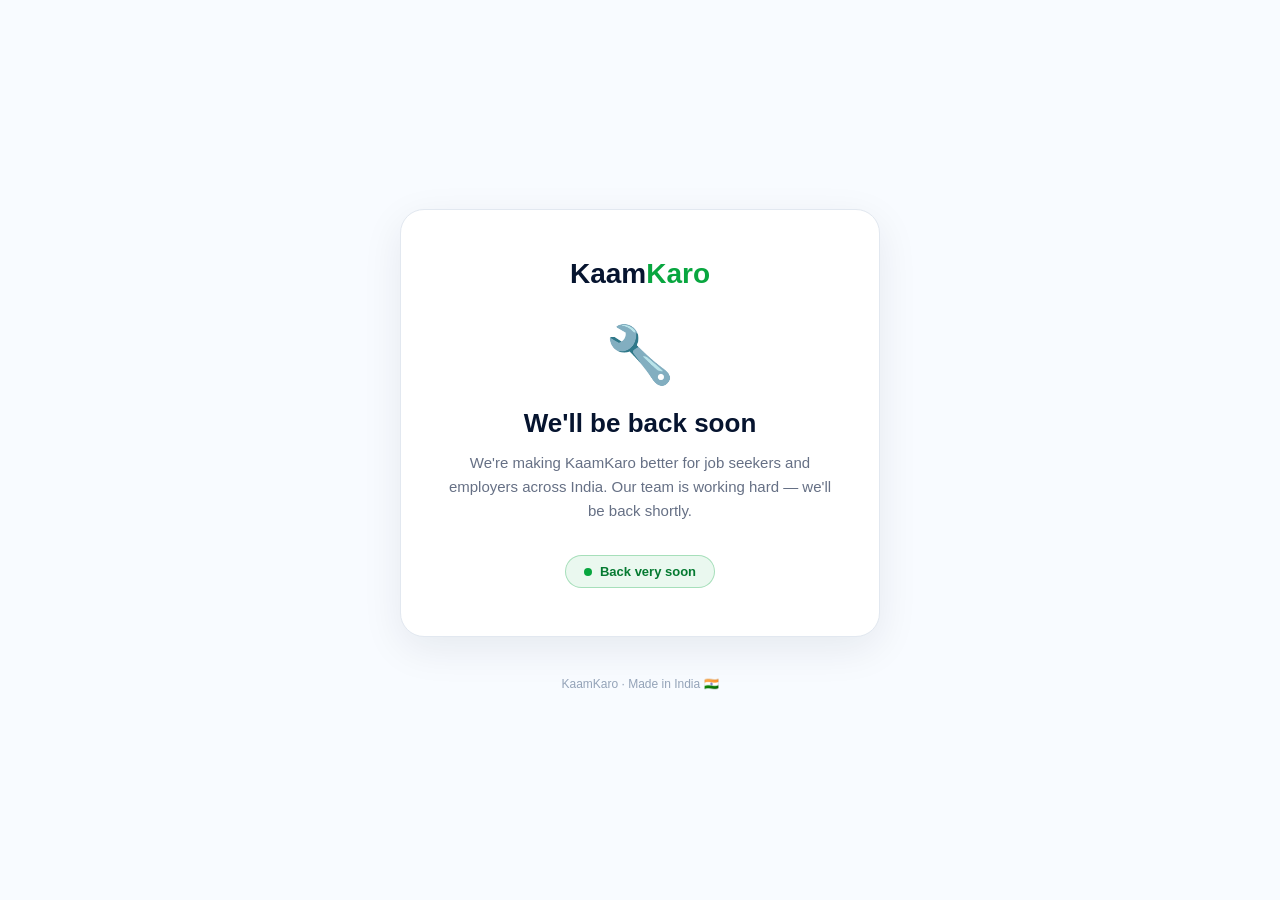
==== commit 4ac0f49f: "Enable maintenance mode: replace index.html and fix vercel.json rewrites Co-Authored-By: Claude Sonn" ====
--- a/index.html
+++ b/index.html
@@ -1,500 +1,31 @@
 <!doctype html>
 <html lang="en">
 <head>
-  <meta charset="UTF-8">
-  <meta name="viewport" content="width=device-width, initial-scale=1">
-  <meta name="theme-color" content="#06142f">
-  <title>Kaam Karo</title>
-  <link rel="stylesheet" href="css/styles.css">
+  <meta charset="UTF-8" />
+  <meta name="viewport" content="width=device-width, initial-scale=1" />
+  <title>KaamKaro — Under Maintenance</title>
+  <style>
+    *{box-sizing:border-box;margin:0;padding:0}
+    body{font-family:-apple-system,BlinkMacSystemFont,'Segoe UI',sans-serif;background:#f8fbff;color:#06142f;min-height:100vh;display:flex;flex-direction:column;align-items:center;justify-content:center;padding:24px}
+    .card{background:#fff;border-radius:24px;border:1px solid #e2e8f0;box-shadow:0 12px 40px rgba(6,20,47,.08);padding:48px 40px;max-width:480px;width:100%;text-align:center}
+    .logo{font-size:28px;font-weight:900;margin-bottom:32px}.logo span{color:#08a63f}
+    .icon{font-size:56px;margin-bottom:20px}
+    h1{font-size:26px;font-weight:900;margin-bottom:12px}
+    p{font-size:15px;color:#667085;line-height:1.6;margin-bottom:32px}
+    .badge{display:inline-flex;align-items:center;gap:8px;background:#eaf8ef;border:1px solid rgba(8,166,63,.3);border-radius:999px;padding:8px 18px;font-size:13px;font-weight:700;color:#057a31}
+    .dot{width:8px;height:8px;border-radius:50%;background:#08a63f;animation:pulse 1.5s infinite}
+    @keyframes pulse{0%,100%{opacity:1}50%{opacity:.3}}
+    .footer{margin-top:40px;font-size:12px;color:#94a3b8}
+  </style>
 </head>
 <body>
-  <svg aria-hidden="true" style="position:absolute;width:0;height:0;overflow:hidden">
-    <symbol id="i-home" viewBox="0 0 24 24"><path d="M3 10.5 12 3l9 7.5"/><path d="M5 9.5V21h14V9.5"/><path d="M9 21v-6h6v6"/></symbol>
-    <symbol id="i-search" viewBox="0 0 24 24"><circle cx="11" cy="11" r="7"/><path d="m20 20-3.5-3.5"/></symbol>
-    <symbol id="i-briefcase" viewBox="0 0 24 24"><path d="M10 6V5a2 2 0 0 1 2-2h0a2 2 0 0 1 2 2v1"/><rect x="3" y="6" width="18" height="14" rx="2"/><path d="M3 12h18"/><path d="M10 12v2h4v-2"/></symbol>
-    <symbol id="i-users" viewBox="0 0 24 24"><path d="M16 21v-2a4 4 0 0 0-4-4H7a4 4 0 0 0-4 4v2"/><circle cx="9.5" cy="7" r="4"/><path d="M22 21v-2a4 4 0 0 0-3-3.87"/><path d="M16 3.13a4 4 0 0 1 0 7.75"/></symbol>
-    <symbol id="i-message" viewBox="0 0 24 24"><path d="M21 15a4 4 0 0 1-4 4H8l-5 3V7a4 4 0 0 1 4-4h10a4 4 0 0 1 4 4z"/></symbol>
-    <symbol id="i-user" viewBox="0 0 24 24"><circle cx="12" cy="8" r="4"/><path d="M20 21a8 8 0 0 0-16 0"/></symbol>
-    <symbol id="i-chart" viewBox="0 0 24 24"><path d="M3 3v18h18"/><path d="m7 15 4-4 3 3 5-7"/></symbol>
-    <symbol id="i-bell" viewBox="0 0 24 24"><path d="M18 8a6 6 0 0 0-12 0c0 7-3 7-3 9h18c0-2-3-2-3-9"/><path d="M10 21h4"/></symbol>
-    <symbol id="i-plus" viewBox="0 0 24 24"><path d="M12 5v14"/><path d="M5 12h14"/></symbol>
-    <symbol id="i-edit" viewBox="0 0 24 24"><path d="M12 20h9"/><path d="M16.5 3.5a2.1 2.1 0 0 1 3 3L8 18l-4 1 1-4z"/></symbol>
-    <symbol id="i-menu" viewBox="0 0 24 24"><path d="M4 7h16"/><path d="M4 12h16"/><path d="M4 17h16"/></symbol>
-    <symbol id="i-shield" viewBox="0 0 24 24"><path d="M12 22s8-4 8-10V5l-8-3-8 3v7c0 6 8 10 8 10"/><path d="m9 12 2 2 4-5"/></symbol>
-    <symbol id="i-heart" viewBox="0 0 24 24"><path d="M20.8 4.6a5.5 5.5 0 0 0-7.8 0L12 5.6l-1-1a5.5 5.5 0 1 0-7.8 7.8l1 1L12 21l7.8-7.6 1-1a5.5 5.5 0 0 0 0-7.8z"/></symbol>
-    <symbol id="i-x" viewBox="0 0 24 24"><path d="M18 6 6 18"/><path d="m6 6 12 12"/></symbol>
-    <symbol id="i-flag" viewBox="0 0 24 24"><path d="M5 22V4"/><path d="M5 4h13l-2 5 2 5H5"/></symbol>
-    <symbol id="i-back" viewBox="0 0 24 24"><path d="M15 6 9 12l6 6"/><path d="M10 12h10"/></symbol>
-    <symbol id="i-phone" viewBox="0 0 24 24"><path d="M22 16.9v3a2 2 0 0 1-2.2 2 19.8 19.8 0 0 1-8.6-3.1 19.5 19.5 0 0 1-6-6A19.8 19.8 0 0 1 2.1 4.2 2 2 0 0 1 4.1 2h3a2 2 0 0 1 2 1.7c.1.9.3 1.7.6 2.5a2 2 0 0 1-.5 2.1L8 9.5a16 16 0 0 0 6.5 6.5l1.2-1.2a2 2 0 0 1 2.1-.5c.8.3 1.6.5 2.5.6a2 2 0 0 1 1.7 2z"/></symbol>
-    <symbol id="i-lock" viewBox="0 0 24 24"><rect x="4" y="11" width="16" height="10" rx="2"/><path d="M8 11V7a4 4 0 0 1 8 0v4"/></symbol>
-    <symbol id="i-trash" viewBox="0 0 24 24"><path d="M3 6h18"/><path d="M8 6V4h8v2"/><path d="M19 6l-1 15H6L5 6"/><path d="M10 11v6"/><path d="M14 11v6"/></symbol>
-    <symbol id="i-help" viewBox="0 0 24 24"><circle cx="12" cy="12" r="10"/><path d="M9.5 9a2.5 2.5 0 0 1 4.3 1.7c0 1.7-1.8 2.2-1.8 3.3"/><path d="M12 17h.01"/></symbol>
-    <symbol id="i-share" viewBox="0 0 24 24"><circle cx="18" cy="5" r="3"/><circle cx="6" cy="12" r="3"/><circle cx="18" cy="19" r="3"/><path d="m8.6 10.7 6.8-4.4"/><path d="m8.6 13.3 6.8 4.4"/></symbol>
-    <symbol id="i-logout" viewBox="0 0 24 24"><path d="M10 17l5-5-5-5"/><path d="M15 12H3"/><path d="M21 3v18h-8"/></symbol>
-  </svg>
-  <main class="phone app">
-    <header id="appHeader" class="app-header"></header>
-    <div id="appScroll" class="app-scroll">
-    <section id="landing" class="screen active hero">
-      <div class="topbar">
-        <div class="brand"><img class="brand-logo" src="assets/kaam-karo-logo.jpg" alt="Kaam Karo"></div>
-        <div class="lang-switch" aria-label="Language">
-          <button type="button" class="active" data-lang="en">English</button>
-          <button type="button" data-lang="hi">हिंदी</button>
-        </div>
-      </div>
-      <div class="hero-copy">
-        <h1 class="title" data-i18n="heroTitle">Jobs near you.</h1>
-        <p class="sub" data-i18n="heroSub">Apply in one swipe. Chat after employer accepts.</p>
-      </div>
-      <div class="hero-visual" aria-hidden="true">
-        <div class="work-scene">
-          <div class="scene-panel">
-            <b id="heroJobTitle">Clerk job matched</b>
-            <small id="heroJobMeta">Delhi - 2 km away</small>
-            <div class="scene-list mt"><span class="scene-line"></span><span class="scene-line short"></span></div>
-          </div>
-          <div class="scene-panel scene-map"></div>
-          <div class="scene-match"><span>Verified employer</span><span>Interested</span></div>
-        </div>
-        <div class="hero-card"><h2 data-i18n="heroVisual">Swipe. Match. Start work.</h2><p>Simple hiring for workers and employers.</p></div>
-      </div>
-      <button class="btn primary" data-go="otp" data-i18n="continue">Continue</button>
-      <div class="legal-line">By continuing, you agree to <button data-legal="terms">Terms</button> and <button data-legal="privacy">Privacy Policy</button>.</div>
-      <div class="metric-grid">
-        <div class="metric-card"><span>Jobs live</span><b>1.2k</b><small>updated today</small></div>
-        <div class="metric-card"><span>Avg reply</span><b>8m</b><small>after shortlist</small></div>
-      </div>
-    </section>
-
-    <section id="otp" class="screen">
-      <div class="header"><button class="icon" data-go="landing"><svg><use href="#i-back"></use></svg></button><div class="brand"><img class="brand-logo compact" src="assets/kaam-karo-logo.jpg" alt="Kaam Karo"></div></div>
-      <h1 class="title" data-i18n="enter_phone">Enter your phone number</h1>
-      <p class="sub">We will send a one-time password by SMS. This keeps your account safe and helps build trust for everyone on Kaam Karo.</p>
-      <label class="input mt"><span class="prefix">+91</span><input id="phoneInput" inputmode="tel" maxlength="10" placeholder="0000000000"></label>
-      <p class="small center mt">We'll never share your number.</p>
-      <div class="safe-note"><b>Safe</b><span>No spam. No public sharing. Your number is only used for login and trusted job updates.</span></div>
-      <button class="btn primary mt" data-send-otp data-i18n="send_otp">Send OTP</button>
-      <div class="legal-line">By continuing, you agree to <button data-legal="terms">Terms</button> and <button data-legal="privacy">Privacy Policy</button>.</div>
-    </section>
-
-    <section id="otpCode" class="screen">
-      <div class="header"><button class="icon" data-go="otp"><svg><use href="#i-back"></use></svg></button><div class="brand"><img class="brand-logo compact" src="assets/kaam-karo-logo.jpg" alt="Kaam Karo"></div></div>
-      <h1 class="title">Enter OTP</h1>
-      <p class="sub">We sent a 6 digit code to <b id="otpPhoneText">+91 98765 43210</b>.</p>
-      <label class="input mt"><input id="otpInput" inputmode="numeric" maxlength="6" placeholder="Enter 6 digit OTP"></label>
-      <button class="btn primary mt" data-verify-otp data-i18n="verify_otp">Verify & continue</button>
-      <div class="btn-row mt">
-        <button class="btn outline" data-change-number>Change number</button>
-        <button class="btn soft" data-resend-otp>Resend code</button>
-      </div>
-      <p class="small center mt">If the number is wrong, change it and send OTP again.</p>
-    </section>
-
-    <section id="role" class="screen">
-      <div class="header"><button class="icon" data-go="otpCode"><svg><use href="#i-back"></use></svg></button><div class="brand"><img class="brand-logo compact" src="assets/kaam-karo-logo.jpg" alt="Kaam Karo"></div><span class="tag">Choose path</span></div>
-      <h1 class="title">What do you want to do?</h1>
-      <p class="sub">Choose one. You can switch anytime from Menu.</p>
-      <button class="choice mt selected" data-go="workerBasic"><span class="ci"><svg><use href="#i-user"></use></svg></span><span><b data-i18n="find_work">Looking for work</b><br><span class="small">Swipe jobs. Get hired faster.</span></span></button>
-      <button class="choice mt" data-go="employerSetup"><span class="ci"><svg><use href="#i-briefcase"></use></svg></span><span><b data-i18n="hire_workers">Hiring workers</b><br><span class="small">Post a job. Get workers in minutes.</span></span></button>
-    </section>
-
-    <section id="workerBasic" class="screen">
-      <div class="header"><button class="icon" data-go="role"><svg><use href="#i-back"></use></svg></button><div class="brand"><img class="brand-logo compact" src="assets/kaam-karo-logo.jpg" alt="Kaam Karo"></div><span class="small">1/5</span></div>
-      <div class="progress"><span class="on"></span><span></span><span></span><span></span><span></span></div>
-      <h1 class="title" data-i18n="basic_details">Basic details</h1>
-      <p class="sub">This helps employers find you faster.</p>
-      <label class="input"><input id="workerName" placeholder="Aman Lalh"></label>
-      <label class="input mt"><select id="workerGender"><option value="">Gender</option><option>Male</option><option>Female</option><option>Other</option></select></label>
-      <label class="input mt"><input id="workerAge" inputmode="numeric" placeholder="25"></label>
-      <label class="input mt"><input id="workerCity" list="locationSuggestions" placeholder="City, district, state" data-location-input="workerBasic"></label>
-      <datalist id="locationSuggestions"></datalist>
-      <button class="btn primary mt" data-worker-basic>Continue</button>
-    </section>
-
-    <section id="workerWork" class="screen">
-      <div class="header"><button class="icon" data-go="workerBasic"><svg><use href="#i-back"></use></svg></button><div class="brand"><img class="brand-logo compact" src="assets/kaam-karo-logo.jpg" alt="Kaam Karo"></div><span class="small">2/5</span></div>
-      <div class="progress"><span class="on"></span><span class="on"></span><span></span><span></span><span></span></div>
-      <h1 class="title" data-i18n="job_type">Job type</h1>
-      <p class="sub">Choose up to TWO types of job you're looking for.</p>
-      <div class="search mt"><svg><use href="#i-search"></use></svg><input id="workSearch" placeholder="Search job title, e.g. clerk, driver, cashier, helper..."></div>
-      <button class="btn outline mt" data-add-job-type>+ Add Role</button>
-      <div class="panel mt">
-        <div class="review-row"><span>Selected Job Type</span><b id="jobTypeCounter">Show all on</b></div>
-        <div class="toolbar selected-skills" id="selectedJobTypes"></div>
-      </div>
-      <button class="choice mt selected" data-any-job><span class="ci">All</span><span><b>Show All Jobs</b><br><span class="small">On by default. Selecting a role turns this off.</span></span></button>
-      <div class="grid mt" id="workCategories"></div>
-      <button class="btn primary mt" data-go="workerSkills">Continue</button>
-    </section>
-
-    <section id="workerSkills" class="screen">
-      <div class="header"><button class="icon" data-go="workerWork"><svg><use href="#i-back"></use></svg></button><div class="brand"><img class="brand-logo compact" src="assets/kaam-karo-logo.jpg" alt="Kaam Karo"></div><span class="small">3/5</span></div>
-      <div class="progress"><span class="on"></span><span class="on"></span><span class="on"></span><span></span><span></span></div>
-      <h1 class="title" data-i18n="skills_experience">Skills & experience</h1>
-      <p class="sub">Add 2-3 skills to get better matches.</p>
-      <h3 class="mt">Suggested Skills</h3>
-      <div class="toolbar" id="skillChips"></div>
-      <div class="panel">
-        <div class="review-row"><span>Your Skills</span><b id="skillCounter">0 skills selected</b></div>
-        <div class="toolbar selected-skills" id="yourSkills"></div>
-      </div>
-      <h3 class="mt">Add Skill</h3>
-      <label class="input mt"><input id="manualSkill" placeholder="Type your skill..."></label>
-      <button class="btn outline mt" data-add-skill>+ Add Skill</button>
-      <h3 class="mt">Experience</h3>
-      <div class="grid">
-        <button class="choice selected" data-exp="Fresher"><span class="ci">0</span>Fresher</button>
-        <button class="choice" data-exp="1-2 years"><span class="ci">1</span>1-2 years</button>
-        <button class="choice" data-exp="2-5 years"><span class="ci">2</span>2-5 years</button>
-        <button class="choice" data-exp="5+ years"><span class="ci">5</span>5+ years</button>
-      </div>
-      <button class="btn primary mt" data-go="workerLocation">Continue</button>
-    </section>
-
-    <section id="workerLocation" class="screen">
-      <div class="header"><button class="icon" data-go="workerSkills"><svg><use href="#i-back"></use></svg></button><div class="brand"><img class="brand-logo compact" src="assets/kaam-karo-logo.jpg" alt="Kaam Karo"></div><span class="small">4/5</span></div>
-      <div class="progress"><span class="on"></span><span class="on"></span><span class="on"></span><span class="on"></span><span></span></div>
-      <h1 class="title" data-i18n="availability">Availability</h1>
-      <p class="sub">Clear availability helps employers select you faster.</p>
-      <div class="section-label">Flexible Option</div>
-      <button class="choice" data-flexible-availability><span class="ci">Flex</span><span><b>I'm open to any day and any time</b><br><span class="small">Flexible for all days and shifts.</span></span></button>
-      <div class="section-label">Start Availability</div>
-      <div class="grid" id="onboardStartOptions">
-        <button class="choice" data-onboard-start="Immediate"><span class="ci">OK</span>Immediate</button>
-        <button class="choice" data-onboard-start="On Demand"><span class="ci">Flex</span>On Demand</button>
-      </div>
-      <div class="section-label">Days</div>
-      <button class="choice" data-onboard-all-days><span class="ci">OK</span>Select All Days</button>
-      <div class="grid mt" id="onboardDays"></div>
-      <div class="section-label">Shift Preference</div>
-      <div class="toolbar" id="onboardShifts"><button class="chip" data-onboard-shift="Morning">Morning</button><button class="chip" data-onboard-shift="Afternoon">Afternoon</button><button class="chip" data-onboard-shift="Evening">Evening</button><button class="chip" data-onboard-shift="Anytime">Anytime</button></div>
-      <button class="btn primary mt" data-go="workerTrust">Continue</button>
-    </section>
-
-    <section id="workerTrust" class="screen">
-      <div class="header"><button class="icon" data-go="workerLocation"><svg><use href="#i-back"></use></svg></button><div class="brand"><img class="brand-logo compact" src="assets/kaam-karo-logo.jpg" alt="Kaam Karo"></div><span class="small">5/5</span></div>
-      <div class="progress"><span class="on"></span><span class="on"></span><span class="on"></span><span class="on"></span><span class="on"></span></div>
-      <h1 class="title">Build Trust and Get Hired</h1>
-      <p class="sub">Increase your chances of getting hired.</p>
-      <div class="panel"><span class="badge">Phone Verified</span><h3 class="mt">Verified</h3><p class="small">Your number is confirmed.</p></div>
-      <div class="panel"><span class="badge blue">Photo Verification Optional</span><h3 class="mt">Add a profile photo</h3><p class="small">Profiles with photos are more likely to get noticed.</p><button class="btn outline mt" data-go="verifyId">Upload Profile Photo</button><p class="small mt" id="photoStatus">Verified accounts may appear more prominently to employers.</p></div>
-      <div class="btn-row mt"><button class="btn outline" data-finish-worker>Skip for now</button><button class="btn primary" data-finish-worker>Continue</button></div>
-    </section>
-
-    <section id="verifyId" class="screen">
-      <div class="header"><button class="icon" data-go="workerTrust"><svg><use href="#i-back"></use></svg></button><span class="tag">Optional</span></div>
-      <h1 class="title">Profile Photo</h1>
-      <p class="sub">Take a clear photo of your face, head and shoulders. This is optional and does not block onboarding.</p>
-      <div class="panel"><video id="photoCamera" class="camera-preview" autoplay playsinline muted></video><input id="photoFile" type="file" accept="image/*" capture="user" style="display:none"><p class="small mt" id="photoCameraStatus">Camera opens first. If permission is blocked, you can continue without photo.</p></div>
-      <button class="btn primary mt" data-upload-photo>Take Photo</button>
-    </section>
-
-    <section id="verifyProgress" class="screen success">
-      <div class="success-icon"><svg><use href="#i-shield"></use></svg></div>
-      <h1 class="title">Photo added</h1>
-      <p class="sub center">Your profile can now show a Photo Verified badge.</p>
-      <button class="btn primary mt" data-finish-worker>Continue to jobs</button>
-    </section>
-
-    <section id="jobs" class="screen">
-      <div class="header"><button class="icon" data-go="menu"><svg><use href="#i-menu"></use></svg></button><div><b data-i18n="job_feed">Job Feed</b><p class="small" id="feedSub">Showing nearby options</p></div><button class="icon" data-go="notifications"><svg><use href="#i-bell"></use></svg></button></div>
-      <div class="search"><svg><use href="#i-search"></use></svg><input id="jobSearch" placeholder="Search city" data-i18n-placeholder="search_city"></div>
-      <button class="btn outline mt" data-add-city>Use City</button>
-      <div class="toolbar mt" id="selectedCityChip"></div>
-      <div class="toolbar" data-filter-group><button class="chip selected" data-filter="all" data-i18n="all">All</button><button class="chip" data-filter="near" data-i18n="near_me">Near Me</button><button class="chip" data-filter="remote" data-i18n="remote">Remote</button></div>
-      <div id="feedNotice" class="panel small">Showing nearby options.</div>
-      <div id="jobFeed"></div>
-    </section>
-
-    <section id="applied" class="screen success">
-      <div class="success-icon">Done</div>
-      <h1 class="title">Application sent</h1>
-      <p class="sub center">We'll notify you when the employer views your profile.</p>
-      <div class="steps"><div class="step"><b>1</b>Your application appears in the employer dashboard.</div><div class="step"><b>2</b>Employer accepts or rejects.</div><div class="step"><b>3</b>Accepted = match + chat.</div></div>
-    </section>
-
-    <section id="chat" class="screen">
-      <div class="header chat-detail-header"><button class="icon" data-chat-back><svg><use href="#i-back"></use></svg></button><div class="chat-title-block"><b id="chatTitle">Chat</b><p class="small" id="chatSub">Matched conversations</p></div><button class="icon" data-report="chat"><svg><use href="#i-flag"></use></svg></button></div>
-      <div class="chat-safety" id="chatSafety">Never pay money to get a job. <button data-report="chat">Report</button> suspicious messages.</div>
-      <div id="chatArea" class="chat-area"></div>
-      <div class="quick"><button data-quick="I am available">I am available</button><button data-quick="Please share location">Please share location</button></div>
-      <div class="chat-input"><input id="chatText" placeholder="Type a message"><button id="sendChat">&gt;</button></div>
-    </section>
-
-    <section id="search" class="screen">
-      <div class="header"><button class="icon" data-go="jobs"><svg><use href="#i-back"></use></svg></button><h3>Search jobs</h3><button class="icon" data-toast="Filters updated."><svg><use href="#i-search"></use></svg></button></div>
-      <div class="search"><svg><use href="#i-search"></use></svg><input id="manualSearch" placeholder="Try clerk, driver, cashier, helper"></div>
-      <div id="searchResults" class="list"></div>
-    </section>
-
-    <section id="applications" class="screen">
-      <div class="header"><button class="icon" data-go="jobs"><svg><use href="#i-back"></use></svg></button><h3>Applications</h3><span class="tag" id="matchedTag">0 matched</span></div>
-      <div id="workerApplications" class="list"></div>
-    </section>
-
-    <section id="employerSetup" class="screen">
-      <div class="header"><button class="icon" data-go="role"><svg><use href="#i-back"></use></svg></button><span class="tag">Business</span></div>
-      <h1 class="title">Set up your business</h1>
-      <p class="sub">This helps workers trust your job posts.</p>
-      <label class="input mt"><input id="businessName" placeholder="Business Name"></label>
-      <label class="input mt"><input id="contactName" placeholder="Your Name, e.g. Ramesh Sharma"></label>
-      <label class="input mt"><span class="prefix">+91</span><input id="businessPhone" placeholder="Auto-filled phone"></label>
-      <label class="input mt"><input id="businessLocation" placeholder="City, district, state" data-location-input="businessSetup"></label>
-      <label class="input mt"><select id="businessType"><option value="">Business type optional</option><option>Retail Shop</option><option>Office</option><option>Restaurant</option><option>Warehouse</option><option>Construction</option><option>Other</option></select></label>
-      <label class="input mt"><input id="businessTypeOther" placeholder="If Other, type here"></label>
-      <button class="btn primary mt" data-finish-employer>Continue</button>
-    </section>
-
-    <section id="employerDash" class="screen">
-      <div class="header"><button class="icon" data-go="menu"><svg><use href="#i-menu"></use></svg></button><div><b>Hiring Command Center</b><p class="small">Applications, jobs and matches</p></div><button class="icon" data-go="notifications"><svg><use href="#i-bell"></use></svg></button></div>
-      <div class="dash"><div class="dash-top"><div><div class="dash-eyebrow">Rick's active hiring</div><h2 class="dash-title" id="dashTitle">0 applicants waiting</h2></div><span class="dash-badge">Live</span></div><p>Accept good workers to create a match and open chat.</p><div class="dash-actions"><button class="btn primary" data-go="postJob"><svg><use href="#i-plus"></use></svg> Post job</button><button class="btn outline" data-go="employerJobDetail"><svg><use href="#i-users"></use></svg> View applicants</button></div></div>
-      <div class="metric-grid"><div class="metric-card" data-dashboard-target="new"><span>Interested</span><b id="metricInterested">0</b><small>new applications</small></div><div class="metric-card" data-dashboard-target="accepted"><span>Accepted</span><b id="metricAccepted">0</b><small>matched workers</small></div><div class="metric-card" data-go="employerJobs"><span>Open Jobs</span><b id="metricJobs">1</b><small>ready to hire</small></div><div class="metric-card" data-go="employerProfile"><span>Trust</span><b>New</b><small>employer badge</small></div></div>
-      <div class="list" id="dashJobs"></div>
-    </section>
-
-    <section id="employerJobDetail" class="screen">
-      <div class="header"><button class="icon" data-go="employerDash"><svg><use href="#i-back"></use></svg></button><div><b id="jobDetailTitle">Clerk Job</b><p class="small">Applicants for this role</p></div><button class="icon" data-new-job><svg><use href="#i-plus"></use></svg></button></div>
-      <div class="panel"><span class="badge blue">Verified Employer</span><h2 id="jobDetailPay" class="mt">Rs 18,000/month</h2><p class="small" id="jobDetailMeta">Delhi - Full-time - Office</p><div id="jobDetailActions" class="btn-row mt"></div></div>
-      <h3>Applicants</h3>
-      <div id="applicantList" class="list"></div>
-    </section>
-
-    <section id="workerProfileView" class="screen">
-      <div class="header"><button class="icon" data-go="employerJobDetail"><svg><use href="#i-back"></use></svg></button><span class="tag" id="profileStatus">Interested</span></div>
-      <div id="fullWorkerProfile"></div>
-      <div class="btn-row mt" id="workerProfileActions"><button class="btn danger" data-reject-current>Reject</button><button class="btn primary" data-accept-current>Accept & Chat</button></div>
-    </section>
-
-    <section id="postJob" class="screen">
-      <div class="header"><button class="icon" data-post-job-back><svg><use href="#i-back"></use></svg></button><span class="tag" id="postJobTag">Post Job</span></div>
-      <h1 class="title" id="postJobHeading">Post a job</h1>
-      <p class="small" id="postJobRuleCopy">Free job stays live for 15 days. You can post 1 free job every 30 days.</p>
-      <p class="small" id="postEditWarning" hidden>Editing will not extend your post duration. Existing applicants stay connected.</p>
-      <label class="input"><input id="postTitle" placeholder="Chef, Nurse, Accountant, Driver"></label>
-      <div class="amount-row mt">
-        <label class="input"><span class="prefix">Rs</span><input id="postPayAmount" inputmode="numeric" placeholder="12000"></label>
-        <label class="input"><select id="postPayPeriod"><option>Per Month</option><option>Per Day</option><option>Per Week</option><option>Per Year</option></select></label>
-      </div>
-      <label class="input mt"><input id="postLocation" list="locationSuggestions" placeholder="City, district, state" data-location-input="postJob"></label>
-      <label class="input mt"><select id="postType"><option>Full Time</option><option>Part Time</option><option>Contract</option><option>Temporary</option><option>Internship</option></select></label>
-      <label class="input mt"><input id="postShift" placeholder="Work timing / shift"></label>
-      <label class="input mt"><input id="postOpenings" type="number" min="1" max="100" inputmode="numeric" placeholder="Number of openings"></label>
-      <p class="desc-helper">Describe the work clearly so workers know what to expect.</p>
-      <label class="input mt"><textarea id="postDesc" maxlength="700" placeholder="Describe the work, timing, responsibilities..."></textarea></label>
-      <label class="input mt"><textarea id="postRequirements" maxlength="500" placeholder="Requirements"></textarea></label>
-      <div class="desc-tools">
-        <span class="small">Quick add:</span>
-        <div class="toolbar">
-          <button class="chip" data-desc-chip="tasks">Daily tasks and responsibilities</button>
-          <button class="chip" data-desc-chip="shift">Shift timing and days</button>
-          <button class="chip" data-desc-chip="experience">Experience needed</button>
-          <button class="chip" data-desc-chip="location">Workplace location details</button>
-          <button class="chip" data-desc-chip="tools">Any tools or uniform required</button>
-        </div>
-        <span id="postDescCounter" class="desc-counter">0 / 15 words minimum</span>
-        <span id="postDescError" class="desc-error">Please add at least 15 words so workers understand the job clearly.</span>
-      </div>
-      <button class="btn primary mt" id="postJobContinue" data-review-job>Continue</button>
-    </section>
-
-    <section id="jobVisibility" class="screen">
-      <div class="header"><button class="icon" data-go="postJob"><svg><use href="#i-back"></use></svg></button><span class="tag">Visibility</span></div>
-      <h1 class="title">Review Job Post</h1>
-      <div class="panel review-card">
-        <div class="review-row"><span>Job title</span><b id="reviewTitle">Clerk</b></div>
-        <div class="review-row"><span>Pay</span><b id="reviewPay">Rs 18000/month</b></div>
-        <div class="review-row"><span>Location</span><b id="reviewLocation">Delhi</b></div>
-        <div class="review-row"><span>Job type</span><b id="reviewType">Full-time</b></div>
-        <div><span class="small">Description preview</span><p class="review-desc" id="reviewDesc">Work details will appear here.</p></div>
-      </div>
-      <h3>Visibility choice</h3>
-      <div class="visibility-plans">
-        <button class="plan" data-visibility="free"><span class="plan-top"><b>Free Post</b><span class="plan-price">Rs 0</span></span><small>Normal visibility</small><small>Live for 15 days. One free post allowed every 30 days.</small></button>
-        <button class="plan boost" data-visibility="boost"><span class="plan-top"><b>Boost Post</b><span class="plan-price">&#8377;199</span></span><span class="rec-badge">Recommended &#128293;</span><span class="boost-list"><span>&#10003; 3x more visibility</span><span>&#10003; Appears first in job feed</span><span>&#10003; Faster responses</span></span><span class="visibility-note">&#8377;199 per job. Live for 28 days.</span><span class="visibility-note">Most employers choose this</span></button>
-      </div>
-      <span id="visibilityError" class="error-note">Please select a visibility option.</span>
-      <div class="panel small safety-confirm"><input id="jobRules" type="checkbox"><span>I confirm this job is genuine, lawful, non-misleading, and follows Kaam Karo's posting rules.<span class="safety-links"><button data-legal="guidelines">Job Posting Rules</button><a href="legal/acceptable-use-policy.html" target="_blank" rel="noopener">Acceptable Use Policy</a></span><span id="jobRulesError" class="error-note">Please confirm the job is genuine before publishing.</span></span></div>
-      <button id="publishJobBtn" class="btn primary mt" data-post-job disabled>Publish Job</button>
-    </section>
-
-    <section id="published" class="screen success">
-      <div class="success-icon">Done</div><h1 class="title" id="publishedTitle">Job is live</h1><p class="sub center" id="publishedSub">Workers can now apply. Applicants will appear in your dashboard.</p><button class="btn primary mt" data-go="employerDash">Dashboard</button>
-    </section>
-
-    <section id="applicants" class="screen">
-      <div class="header"><button class="icon" data-go="employerDash"><svg><use href="#i-back"></use></svg></button><h3>Talent</h3><span class="tag" id="talentCount">0</span></div>
-      <div id="allApplicants" class="list"></div>
-    </section>
-
-    <section id="employerJobs" class="screen">
-      <div class="header"><button class="icon" data-go="employerDash"><svg><use href="#i-back"></use></svg></button><h3>My Jobs</h3><button class="icon" data-new-job><svg><use href="#i-plus"></use></svg></button></div>
-      <div id="employerJobsList" class="list"></div>
-    </section>
-
-    <section id="profile" class="screen">
-      <div class="header"><button class="icon" data-menu-back="true"><svg><use href="#i-back"></use></svg></button><h3>Worker Profile</h3><span class="tag">Find Work</span></div>
-      <div class="panel profile-hero"><span class="avatar" id="workerAvatar">AL</span><span class="grow"><h2 id="profileName">Aman Lalh</h2><p id="profileMeta">Delhi</p><p class="small">Available for work - Last active today</p></span></div>
-      <div class="panel profile-strength"><div class="review-row"><span>Profile Strength</span><b id="profileStrengthText">0%</b></div><div class="bar"><span id="profileStrengthBar" style="width:0%"></span><em id="profileStrengthStar" class="bar-star" style="left:0%">★</em></div><div id="photoBadgeSlot" class="mt"></div></div>
-      <button class="switch-cta mt" data-switch-mode="employer"><svg><use href="#i-briefcase"></use></svg> <span id="workerSwitchCta">Switch to Hiring</span></button>
-      <div class="toolbar" id="profileBadges"><span class="badge">Phone Verified</span><span class="badge blue">Profile Complete</span></div>
-      <div class="section-label">Work Profile</div>
-      <button class="profile-card" data-edit-profile="workerLocation"><span><span>Location</span><b id="workerProfileLocationText">Based in Brisbane, available for nearby opportunities</b></span><i class="arrow">></i></button>
-      <button class="profile-card" data-edit-profile="workerAge"><span><span>Age</span><b id="workerProfileAgeText">Age not added yet</b></span><i class="arrow">></i></button>
-      <button class="profile-card" data-edit-profile="workerGender"><span><span>Gender</span><b id="workerProfileGenderText">Optional</b></span><i class="arrow">></i></button>
-      <button class="profile-card" data-edit-profile="workerExperience"><span><span>Experience</span><b id="workerProfileExperienceText">2+ years experience in retail and customer-facing roles</b></span><i class="arrow">></i></button>
-      <button class="profile-card" data-edit-profile="workerWork"><span><span>Work Preferences</span><b id="workerProfileWorkText">Open to full-time and part-time roles</b></span><i class="arrow">></i></button>
-      <button class="profile-card" data-edit-profile="workerAvailability"><span><span>Availability</span><b id="workerProfileAvailabilityText">Available weekdays and weekend shifts</b></span><i class="arrow">></i></button>
-      <button class="profile-card" data-edit-profile="workerPay"><span><span>Preferred Pay</span><b id="workerProfilePayText">Open to any pay</b></span><i class="arrow">></i></button>
-      <button class="profile-card" data-edit-profile="workerSkills"><span><span>Skills</span><b id="workerProfileSkillsText">Cash handling, Data entry</b></span><i class="arrow">></i></button>
-      <div class="section-label">Settings</div>
-      <div class="settings-list">
-        <button class="settings-card" data-go="accountSettings"><span><span>Account</span><b>Account Settings</b></span><i class="arrow">></i></button>
-        <button class="settings-card" data-report="profile"><span><span>Support</span><b>Report a Problem</b></span><i class="arrow">></i></button>
-        <button class="settings-card" data-legal="guidelines"><span><span>Safety</span><b>Community Guidelines</b></span><i class="arrow">></i></button>
-        <button class="settings-card" data-logout><span><span>Session</span><b>Logout</b></span><i class="arrow">></i></button>
-      </div>
-    </section>
-
-    <section id="employerProfile" class="screen">
-      <div class="header"><button class="icon" data-menu-back="true"><svg><use href="#i-back"></use></svg></button><h3>Employer Profile</h3><span class="tag">Hiring</span></div>
-      <div class="panel profile-hero"><span class="avatar" id="employerAvatar">RS</span><span class="grow"><h2 id="employerProfileName">Rick Retail Store</h2><p id="employerProfileMeta">Brisbane</p></span></div>
-      <div class="toolbar" id="employerProfileBadges"><span class="badge blue">New Employer</span><span class="badge">Phone Verified</span></div>
-      <button class="switch-cta mt" data-switch-mode="worker"><svg><use href="#i-user"></use></svg> <span id="employerSwitchCta">Switch to Job Search</span></button>
-      <div class="section-label">Business Profile</div>
-      <button class="profile-card" data-edit-profile="businessName"><span><span>Business Name</span><b id="employerBusinessText">Rick Retail Store</b></span><i class="arrow">></i></button>
-      <button class="profile-card" data-edit-profile="contactPerson"><span><span>Contact Person</span><b id="employerContactText">Rick Sharma</b></span><i class="arrow">></i></button>
-      <button class="profile-card" data-edit-profile="employerLocation"><span><span>Location</span><b id="employerLocationText">Based in Brisbane</b></span><i class="arrow">></i></button>
-      <button class="profile-card" data-edit-profile="businessType"><span><span>Business Type</span><b id="employerTypeText">Retail Shop</b></span><i class="arrow">></i></button>
-      <div class="metric-grid profile-metrics">
-        <div class="metric-card"><span>Active Jobs</span><b id="employerOpenJobsView">1</b></div>
-        <div class="metric-card"><span>Total Applicants</span><b id="employerApplicantStatsView">0</b></div>
-      </div>
-      <div class="section-label">Settings</div>
-      <div class="settings-list">
-        <button class="settings-card" data-go="accountSettings"><span><span>Account</span><b>Account Settings</b></span><i class="arrow">></i></button>
-        <button class="settings-card" data-report="profile"><span><span>Support</span><b>Report a Problem</b></span><i class="arrow">></i></button>
-        <button class="settings-card" data-legal="guidelines"><span><span>Safety</span><b>Community Guidelines</b></span><i class="arrow">></i></button>
-        <button class="settings-card" data-logout><span><span>Session</span><b>Logout</b></span><i class="arrow">></i></button>
-      </div>
-    </section>
-
-    <section id="employerPublicProfile" class="screen">
-      <div class="header"><button class="icon" data-public-profile-back><svg><use href="#i-back"></use></svg></button><h3>Employer Profile</h3><button class="icon" data-report="profile"><svg><use href="#i-flag"></use></svg></button></div>
-      <div id="publicEmployerProfile"></div>
-    </section>
-
-    <section id="notifications" class="screen">
-      <div class="header"><button class="icon" data-menu-back="true"><svg><use href="#i-back"></use></svg></button><h3>Notifications</h3><button class="icon">OK</button></div>
-      <div class="list" id="notificationList"></div>
-    </section>
-
-    <section id="menu" class="screen">
-      <div class="header"><button class="icon" data-menu-back="true"><svg><use href="#i-back"></use></svg></button><span class="tag">Account</span></div>
-      <div class="menu-head"><img class="brand-logo" src="assets/kaam-karo-logo.jpg" alt="Kaam Karo"><h1 id="drawerName">Welcome back</h1><p id="drawerPhone">Secure phone login</p><div class="menu-status"><span>Verified</span><span>Safe</span><span>Support</span></div></div>
-      <div class="section-label">Support</div>
-      <div class="list">
-        <button class="menu-row" data-report="profile"><span class="ci"><svg><use href="#i-flag"></use></svg></span><span class="grow"><b>Report a Problem</b><small>Tell us about unsafe jobs, bugs or account issues</small></span></button>
-        <button class="menu-row" data-legal="guidelines"><span class="ci"><svg><use href="#i-shield"></use></svg></span><span class="grow"><b>Safety & Guidelines</b><small>Rules for safe work and trusted hiring</small></span></button>
-      </div>
-      <div class="section-label">Session</div>
-      <div class="list">
-        <button class="menu-row" data-logout><span class="ci"><svg><use href="#i-x"></use></svg></span><span class="grow"><b>Logout</b><small>Go back to phone login</small></span></button>
-      </div>
-      <div class="menu-foot">Bottom nav is for daily work. This drawer is only for account controls, support and safety.</div>
-    </section>
-
-    <section id="accountSettings" class="screen">
-      <div class="header"><button class="icon" data-menu-back="true"><svg><use href="#i-back"></use></svg></button><div><b data-i18n="settings">Account Settings</b><p class="small">Identity and role profiles</p></div><span class="tag">Global</span></div>
-      <div class="section-label">Account</div>
-      <button class="settings-card" data-edit-profile="accountName"><span><span>Name</span><b id="accountNameView">Aman Lalh</b></span><i class="arrow">></i></button>
-      <button class="settings-card" data-edit-profile="accountLocation"><span><span>Location</span><b id="accountLocationView">Brisbane</b></span><i class="arrow">></i></button>
-      <button class="settings-card" data-settings-modal="phone"><span class="settings-icon"><svg><use href="#i-phone"></use></svg></span><span class="grow"><span data-i18n="change_phone">Change Phone Number</span><b id="accountPhone">0000000000</b></span><i class="arrow">></i></button>
-      <button class="settings-card" data-settings-modal="notifications"><span class="settings-icon"><svg><use href="#i-bell"></use></svg></span><span class="grow"><span data-i18n="notifications">Notifications</span><b>Job matches, chat and updates</b></span><i class="arrow">></i></button>
-      <button class="settings-card" data-settings-modal="privacy"><span class="settings-icon"><svg><use href="#i-lock"></use></svg></span><span class="grow"><span data-i18n="privacy">Privacy</span><b>Location, selfie and profile visibility</b></span><i class="arrow">></i></button>
-      <button class="settings-card" data-settings-modal="faq"><span class="settings-icon"><svg><use href="#i-help"></use></svg></span><span class="grow"><span data-i18n="help">Help & FAQ</span><b>Common questions</b></span><i class="arrow">></i></button>
-      <button class="settings-card" data-settings-modal="refer"><span class="settings-icon"><svg><use href="#i-share"></use></svg></span><span class="grow"><span data-i18n="refer">Refer & Earn</span><b>Share Kaam Karo</b></span><i class="arrow">></i></button>
-      <button class="settings-card" data-logout><span class="settings-icon"><svg><use href="#i-logout"></use></svg></span><span class="grow"><span>Session</span><b data-i18n="logout">Logout</b></span><i class="arrow">></i></button>
-      <div class="section-label">Profiles</div>
-      <div class="settings-list">
-        <button class="settings-card" data-account-profile="worker"><span><span>Worker Profile</span><b id="workerAccountStatus">Not set up</b></span><i class="arrow">></i></button>
-        <button class="settings-card" data-account-profile="employer"><span><span>Employer Profile</span><b id="employerAccountStatus">Not set up</b></span><i class="arrow">></i></button>
-      </div>
-      <p class="small center">Using as: <span id="accountModeLine">Worker</span></p>
-      <div class="section-label">Danger</div>
-      <div class="panel danger-zone">
-        <span class="section-label">DANGER ZONE</span>
-        <h3 class="danger-title"><span class="settings-icon danger"><svg><use href="#i-trash"></use></svg></span><span data-i18n="delete_account">Delete Account</span></h3>
-        <p class="small">This will permanently delete your account, jobs, applications, and chats.</p>
-        <label><span class="small"><b>Why are you deleting your account? (optional)</b></span><select id="deleteReason"><option value="">Select reason</option><option>Found a job elsewhere</option><option>Not enough jobs in my area</option><option>Too many notifications</option><option>Other</option></select></label>
-        <label><span class="small"><b>Confirm your mobile number</b><br>Enter the same 10-digit number used for this account.</span><input id="deleteConfirmPhone" inputmode="numeric" maxlength="10" placeholder="0000000000"></label>
-        <span id="deletePhoneError" class="danger-helper"></span>
-        <button id="deleteAccountBtn" class="btn danger mt" data-delete-account disabled>Permanently Delete Account</button>
-      </div>
-    </section>
-
-    <section id="profileEdit" class="screen">
-      <div class="header profile-edit-header"><button class="icon" data-menu-back="true"><svg><use href="#i-back"></use></svg></button><div><b id="profileEditTitle">Edit profile</b><p class="small" id="profileEditHint">Keep this clear and professional.</p></div><button id="profileEditSaveTop" class="top-save" data-save-profile-edit disabled>Save</button></div>
-      <div id="profileEditBody" class="edit-stack"></div>
-    </section>
-
-    <section id="adminModeration" class="screen">
-      <div class="header"><button class="icon" data-menu-back="true"><svg><use href="#i-back"></use></svg></button><div><b>Admin Review</b><p class="small">Pending jobs sorted by risk score</p></div><span class="tag" id="adminPendingCount">0</span></div>
-      <div id="adminQueue" class="list"></div>
-      <h3>Audit logs</h3>
-      <div id="auditLogs" class="list"></div>
-    </section>
-
-    <section id="legal" class="screen">
-      <div class="header"><button class="icon" data-menu-back="true"><svg><use href="#i-back"></use></svg></button><span class="tag">Legal</span></div>
-      <h1 class="title" id="legalTitle">Terms & Conditions</h1>
-      <div class="panel small" id="legalBody"></div>
-    </section>
-
-    <section id="report" class="screen">
-      <div class="header"><button class="icon" data-menu-back="true"><svg><use href="#i-back"></use></svg></button><span class="tag">Safety</span></div>
-      <h1 class="title">Report a problem</h1>
-      <p class="sub">Tell us what happened. Reports help keep Kaam Karo safe.</p>
-      <div class="list">
-        <button class="list-row" data-report-reason="Fake job"><span class="tiny"><svg><use href="#i-flag"></use></svg></span><span class="grow">Fake job</span></button>
-        <button class="list-row" data-report-reason="Asking for money"><span class="tiny"><svg><use href="#i-flag"></use></svg></span><span class="grow">Asking for money</span></button>
-        <button class="list-row" data-report-reason="Wrong salary"><span class="tiny"><svg><use href="#i-flag"></use></svg></span><span class="grow">Wrong salary</span></button>
-        <button class="list-row" data-report-reason="Unsafe work"><span class="tiny"><svg><use href="#i-flag"></use></svg></span><span class="grow">Unsafe work</span></button>
-        <button class="list-row" data-report-reason="Sexual content"><span class="tiny"><svg><use href="#i-flag"></use></svg></span><span class="grow">Sexual content</span></button>
-        <button class="list-row" data-report-reason="Adult service"><span class="tiny"><svg><use href="#i-flag"></use></svg></span><span class="grow">Adult service</span></button>
-        <button class="list-row" data-report-reason="Drugs"><span class="tiny"><svg><use href="#i-flag"></use></svg></span><span class="grow">Drugs</span></button>
-        <button class="list-row" data-report-reason="Weapons"><span class="tiny"><svg><use href="#i-flag"></use></svg></span><span class="grow">Weapons</span></button>
-        <button class="list-row" data-report-reason="Harassment"><span class="tiny"><svg><use href="#i-flag"></use></svg></span><span class="grow">Harassment</span></button>
-        <button class="list-row" data-report-reason="Abusive language"><span class="tiny"><svg><use href="#i-flag"></use></svg></span><span class="grow">Abusive language</span></button>
-        <button class="list-row" data-report-reason="Illegal work"><span class="tiny"><svg><use href="#i-flag"></use></svg></span><span class="grow">Illegal work</span></button>
-        <button class="list-row" data-report-reason="Other"><span class="tiny"><svg><use href="#i-flag"></use></svg></span><span class="grow">Other</span></button>
-      </div>
-    </section>
-    </div>
-    <nav id="bottomNav" class="nav bottom-nav"></nav>
-  </main>
-  <div id="toast" class="toast" role="status" aria-live="polite"></div>
-  <div id="undoBar" class="undo-bar"><span id="undoText">Skipped job</span><button data-undo-swipe>Undo</button></div>
-  <div id="appModal" class="modal-backdrop" role="dialog" aria-modal="true">
-    <div class="modal-card">
-      <div class="review-row"><h3 id="modalTitle">Details</h3><button class="icon" data-close-modal>x</button></div>
-      <div id="modalBody" class="mt"></div>
-    </div>
+  <div class="card">
+    <div class="logo">Kaam<span>Karo</span></div>
+    <div class="icon">🔧</div>
+    <h1>We'll be back soon</h1>
+    <p>We're making KaamKaro better for job seekers and employers across India. Our team is working hard — we'll be back shortly.</p>
+    <div class="badge"><div class="dot"></div> Back very soon</div>
   </div>
-
-  <script src="https://cdn.jsdelivr.net/npm/@supabase/supabase-js@2"></script>
-  <script src="js/supabase.config.js"></script>
-  <script src="js/supabase.js"></script>
-  <script src="js/auth.js"></script>
-  <script src="js/profile.js"></script>
-  <script src="js/employer.js"></script>
-  <script src="js/location-autocomplete.js"></script>
-  <script src="js/jobs.js"></script>
-  <script src="js/applications.js"></script>
-  <script src="js/swipe-limits.js"></script>
-  <script src="js/chat.js"></script>
-  <script src="js/payments.js"></script>
-  <script src="js/main.js"></script>
+  <div class="footer">KaamKaro · Made in India 🇮🇳</div>
 </body>
 </html>
-
